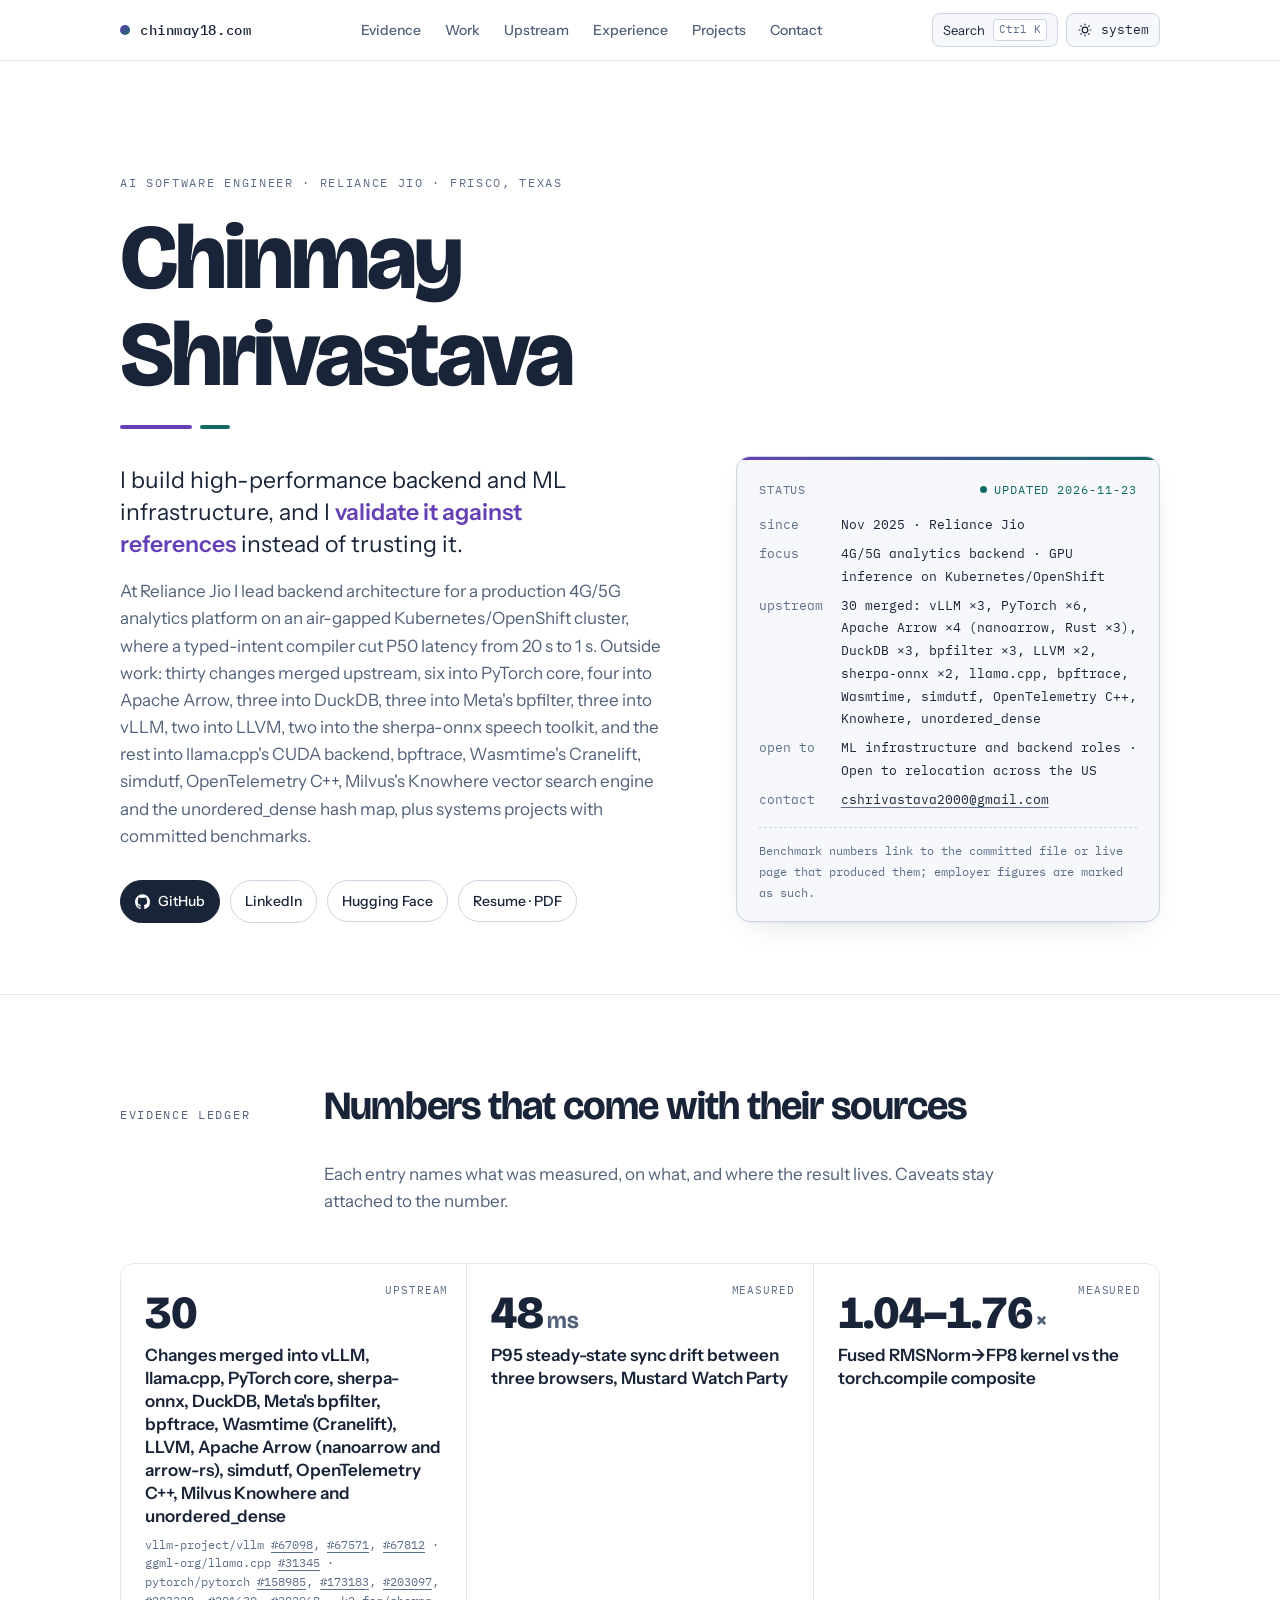
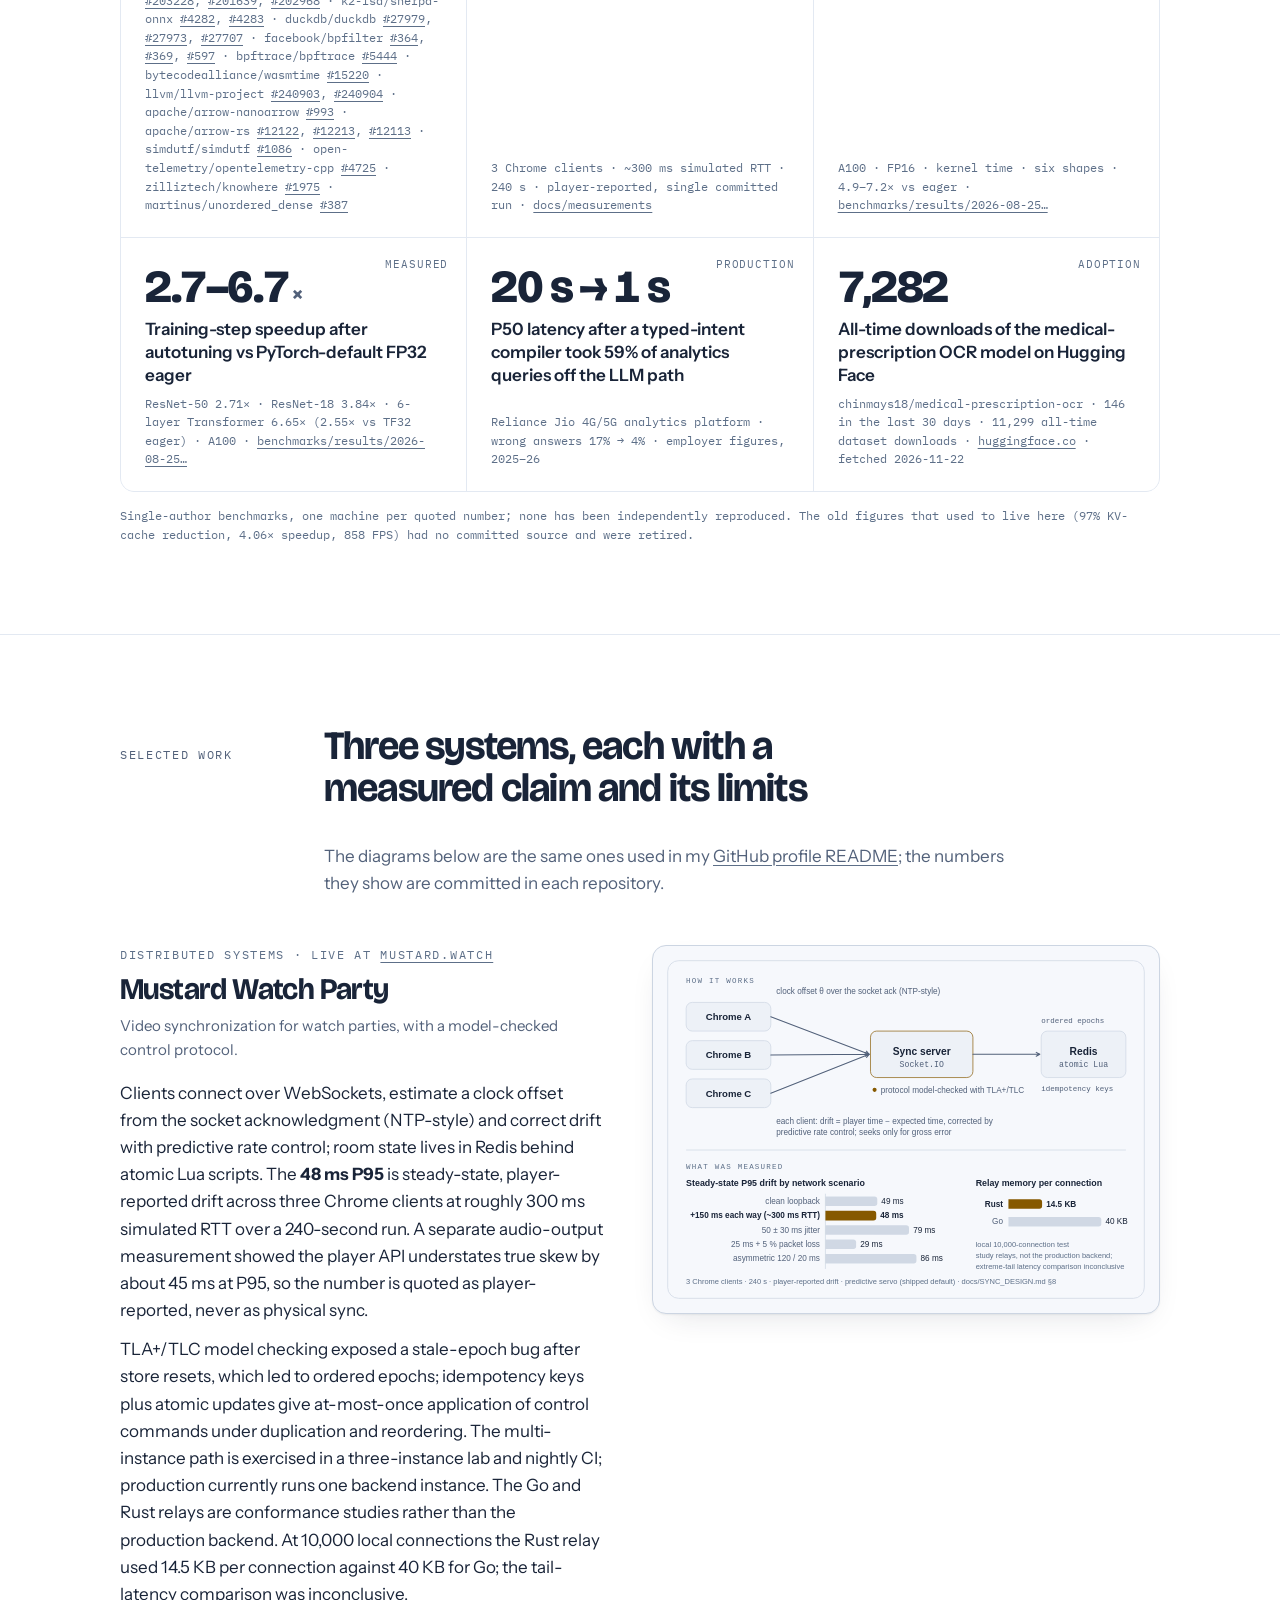
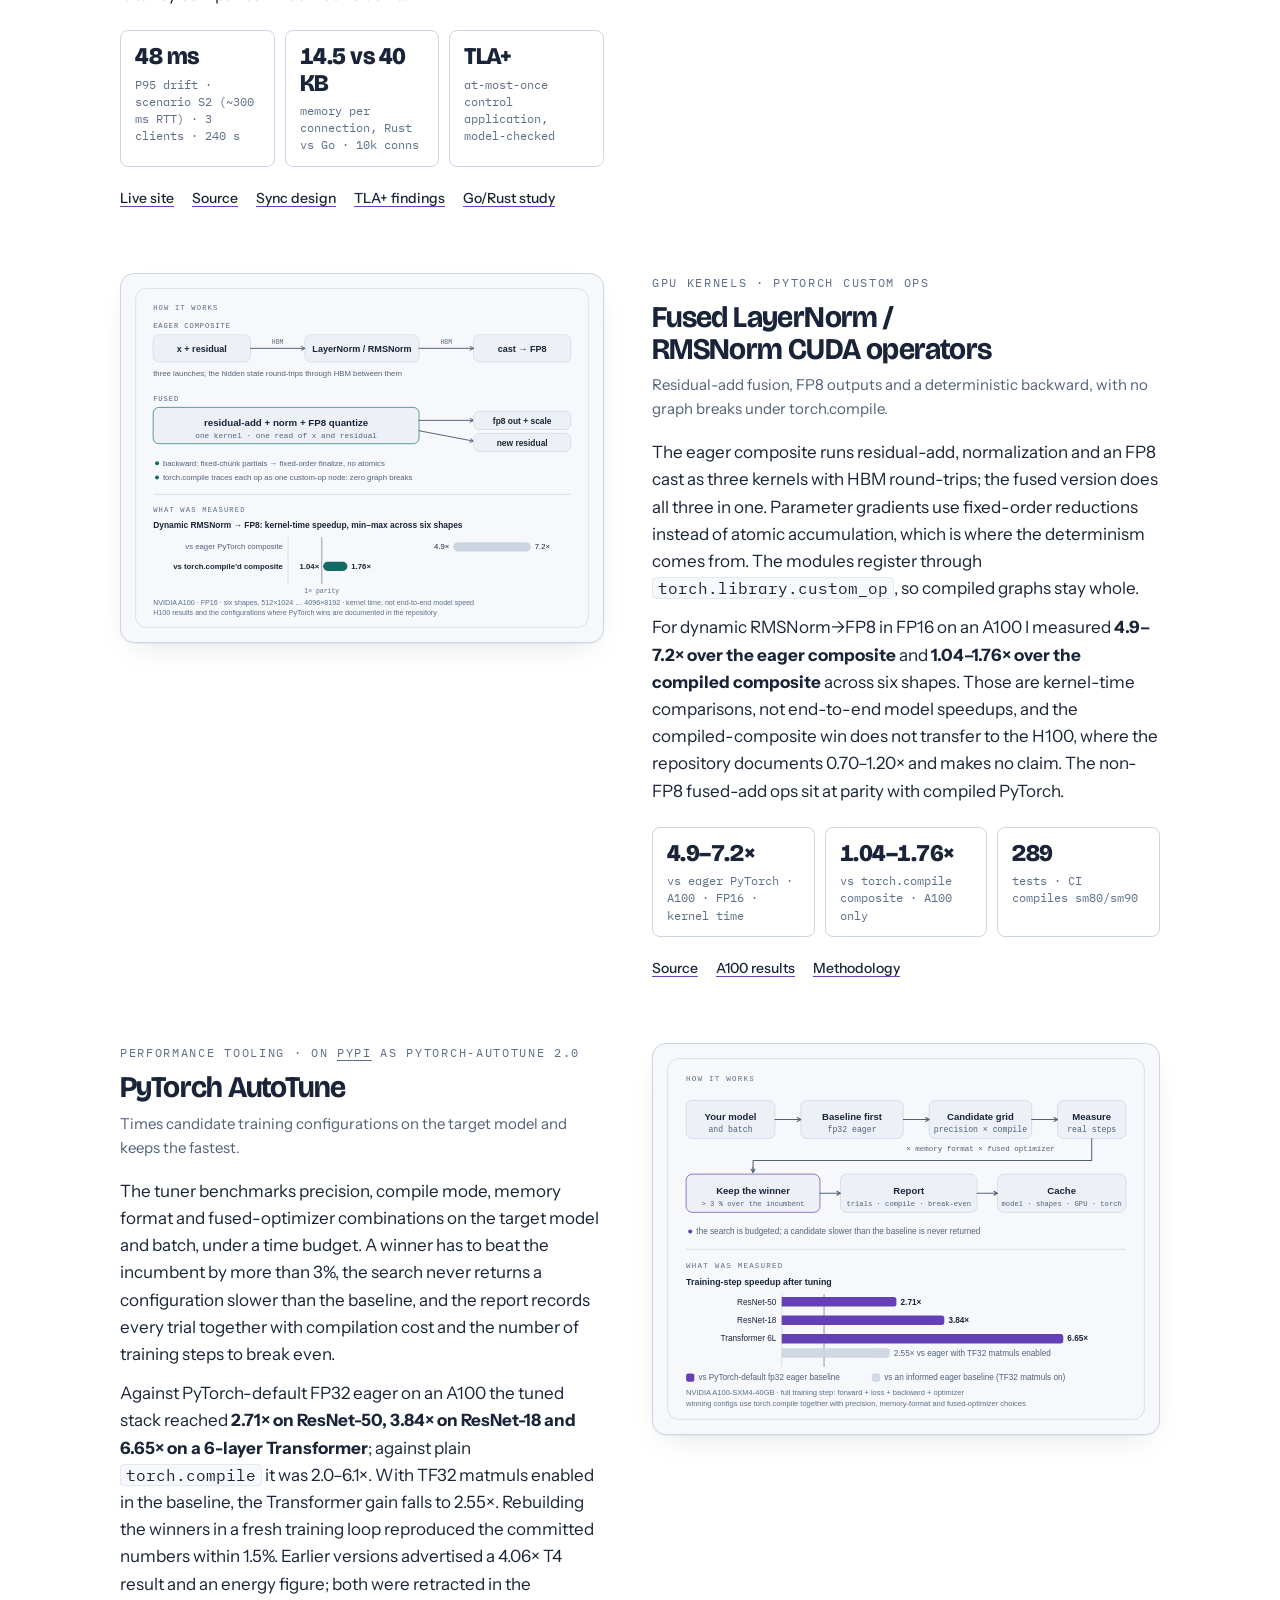
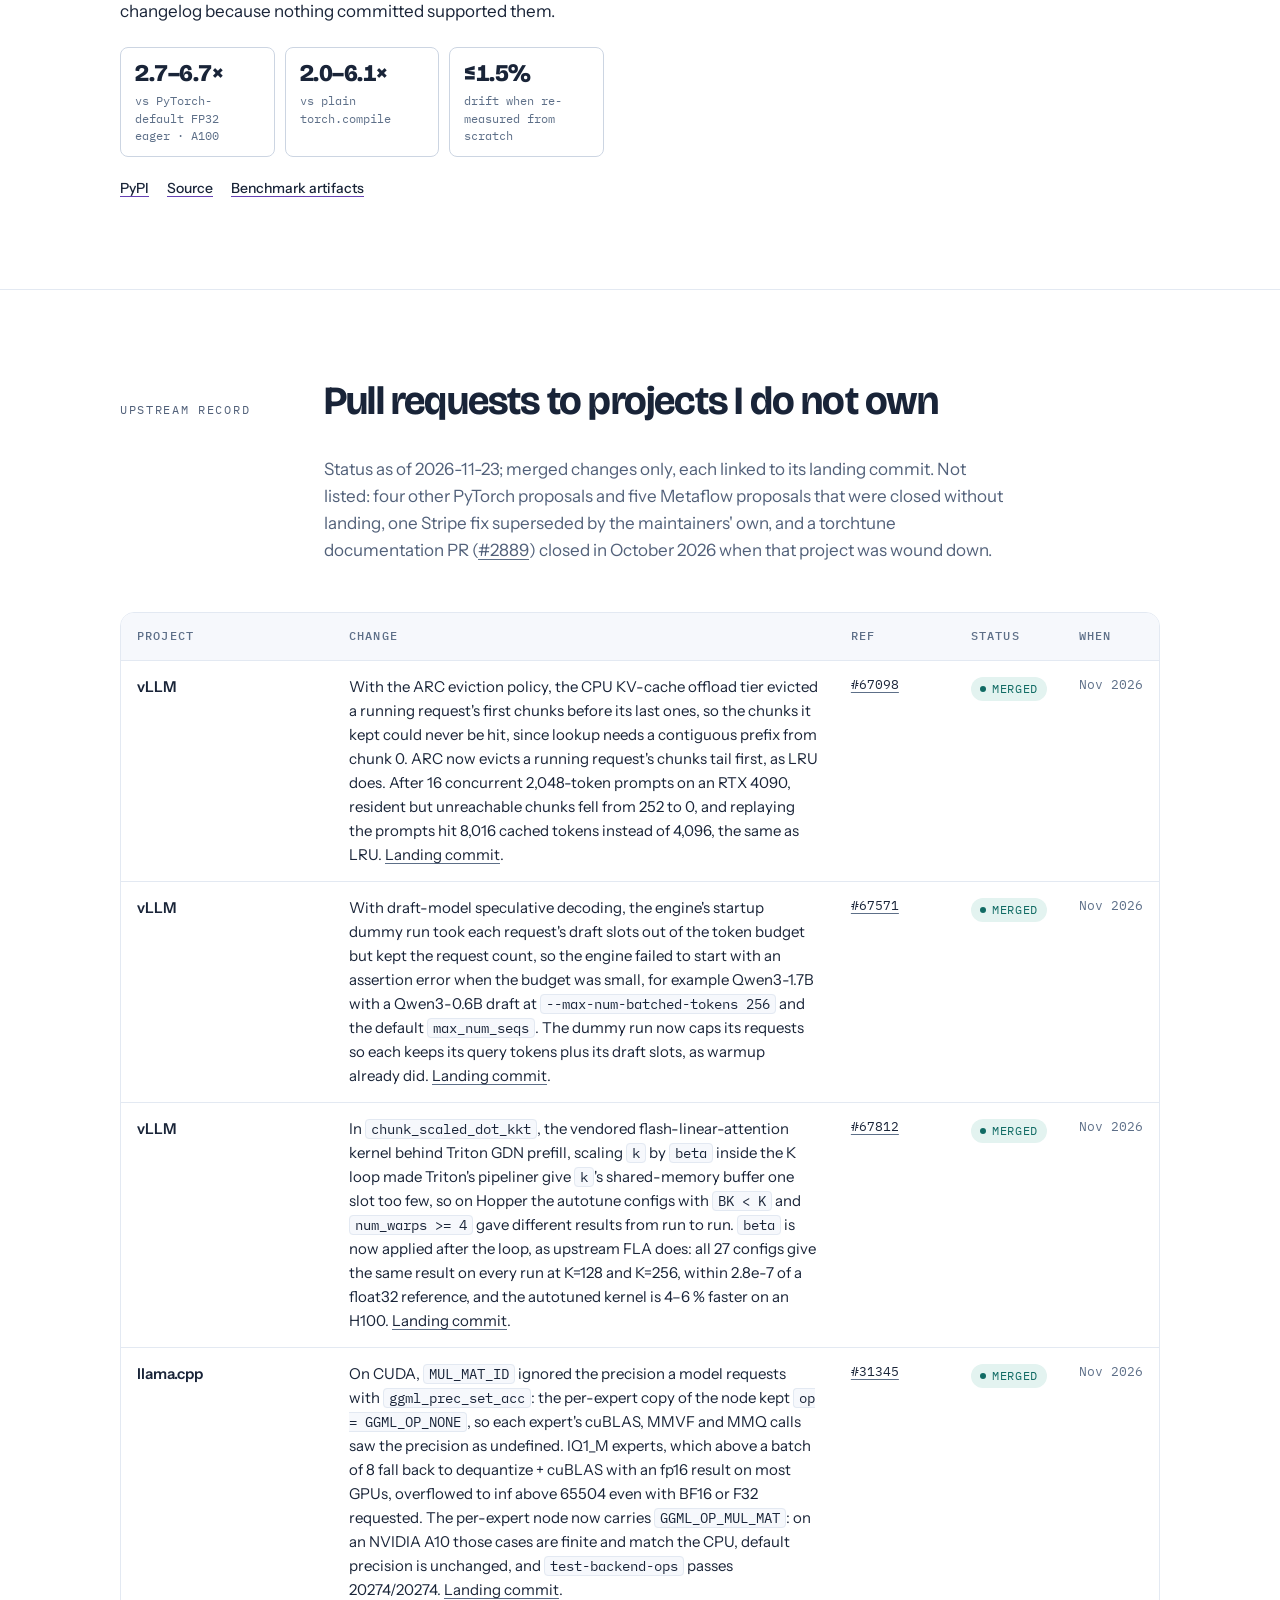
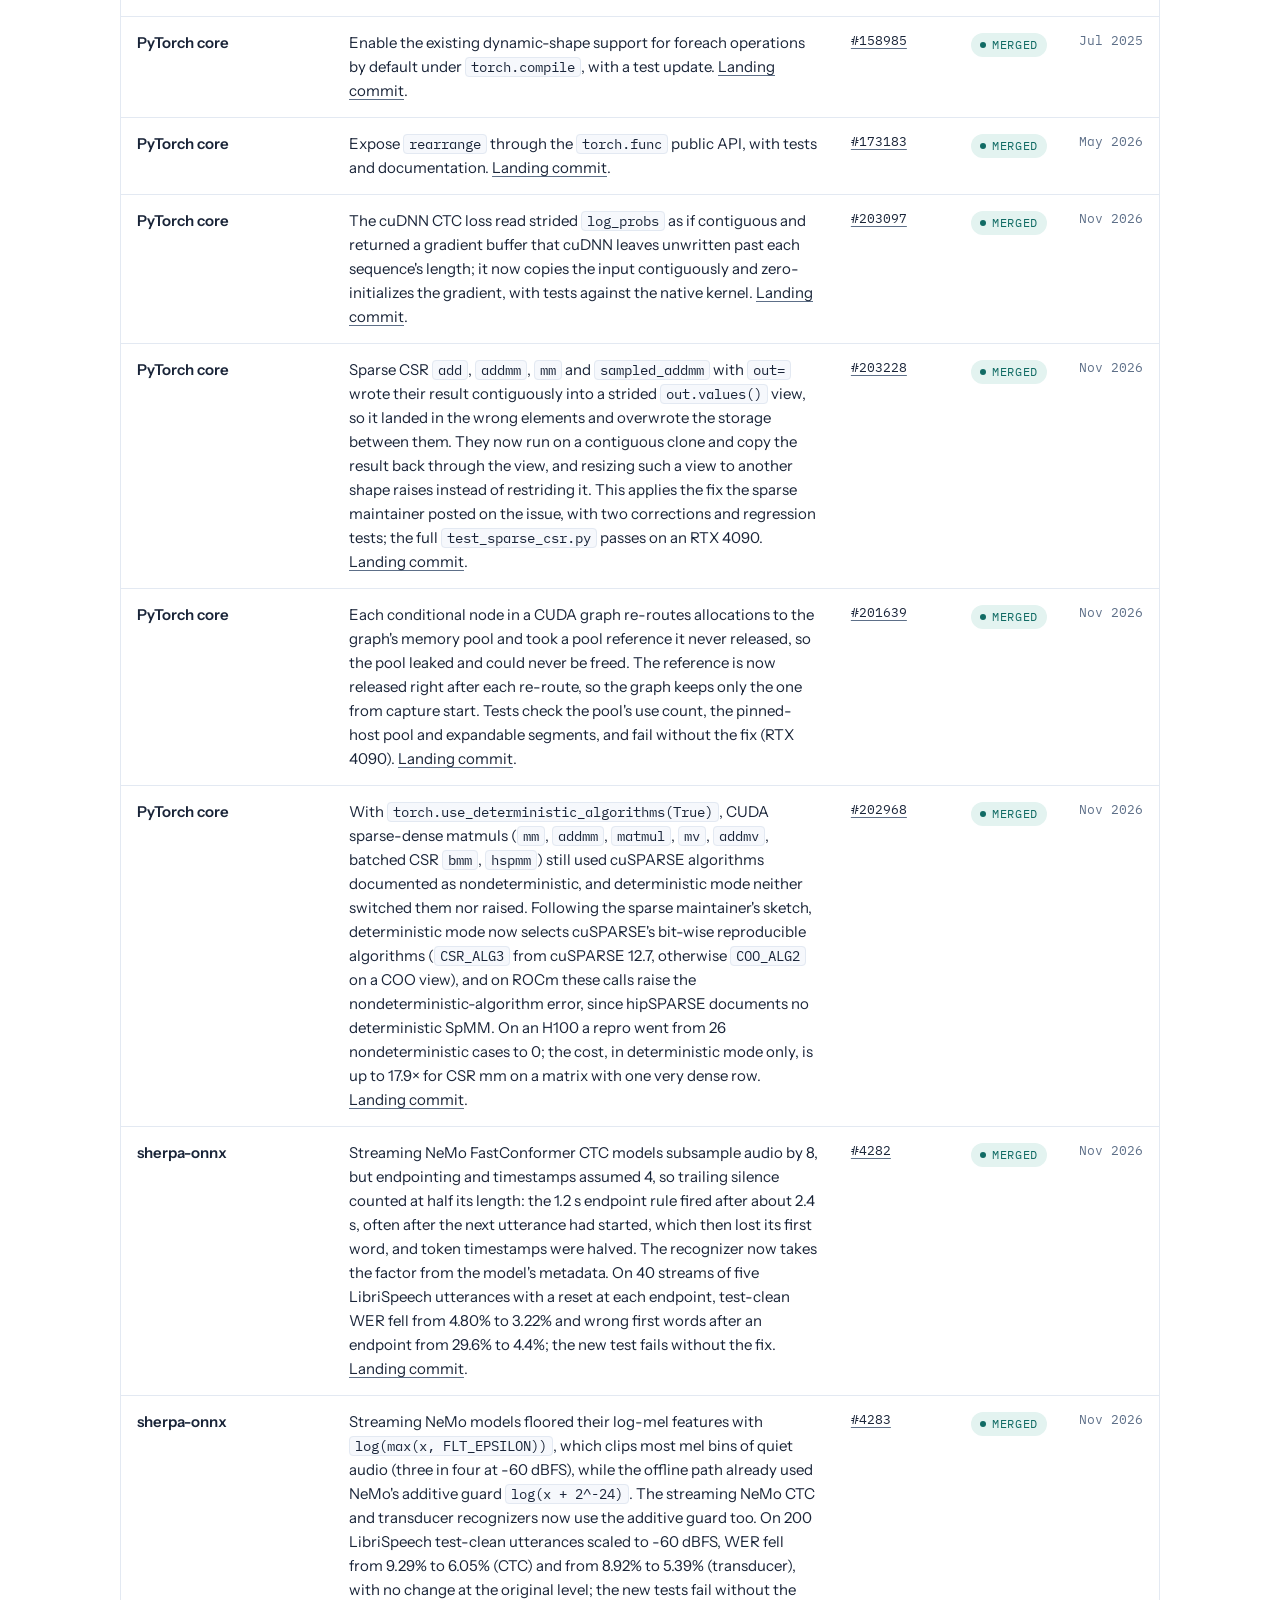
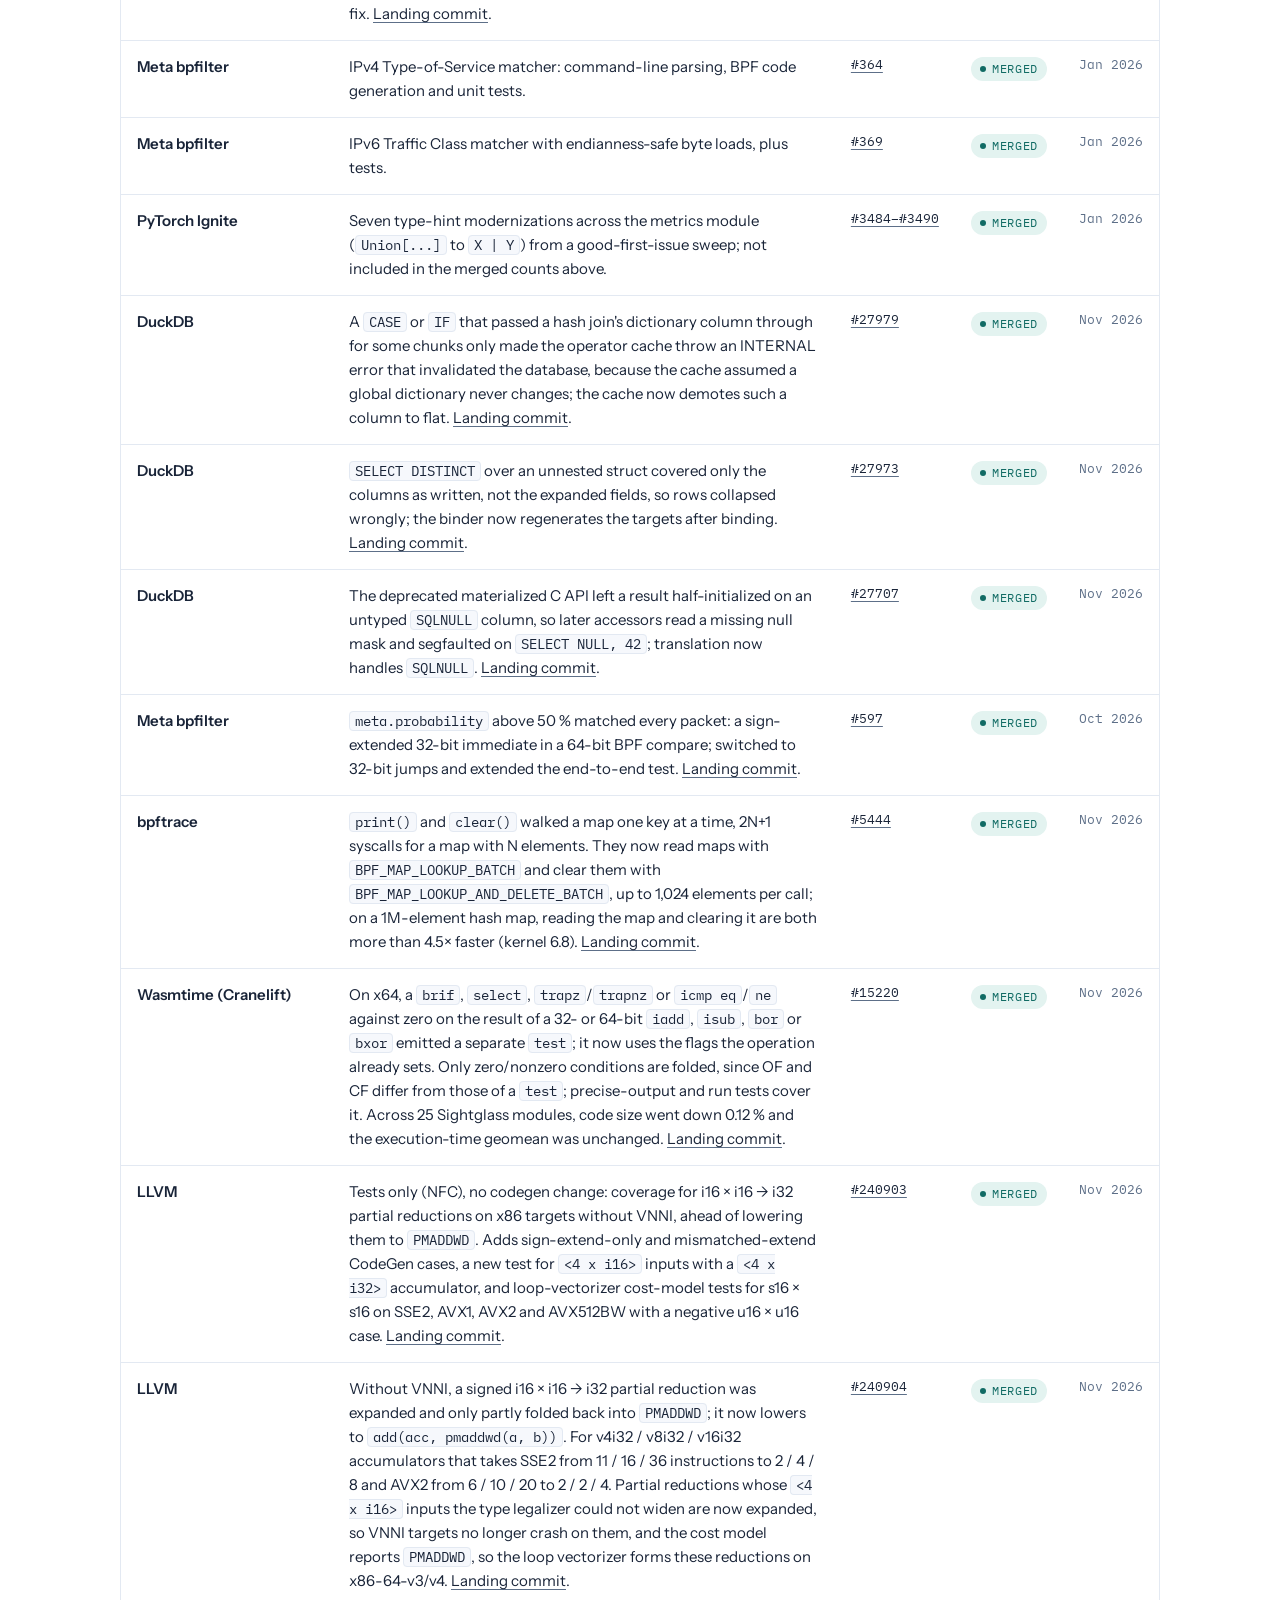
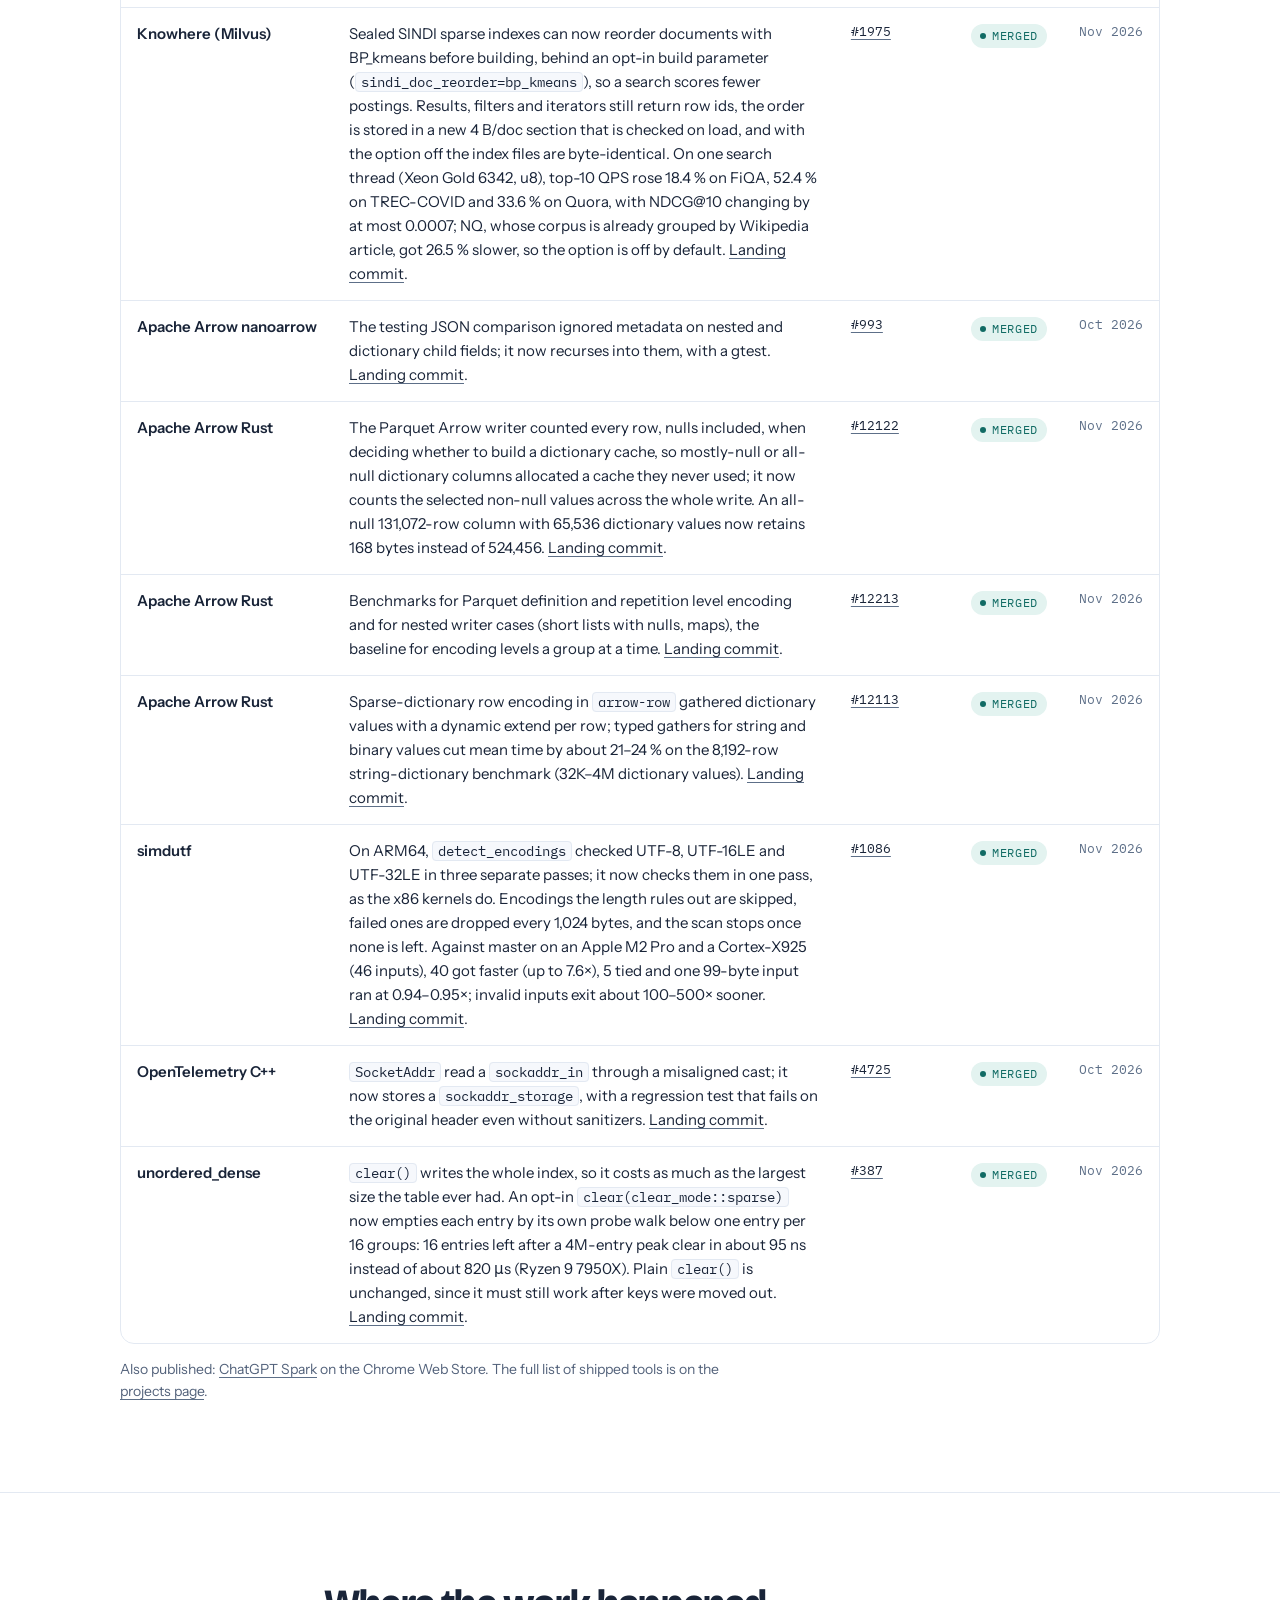
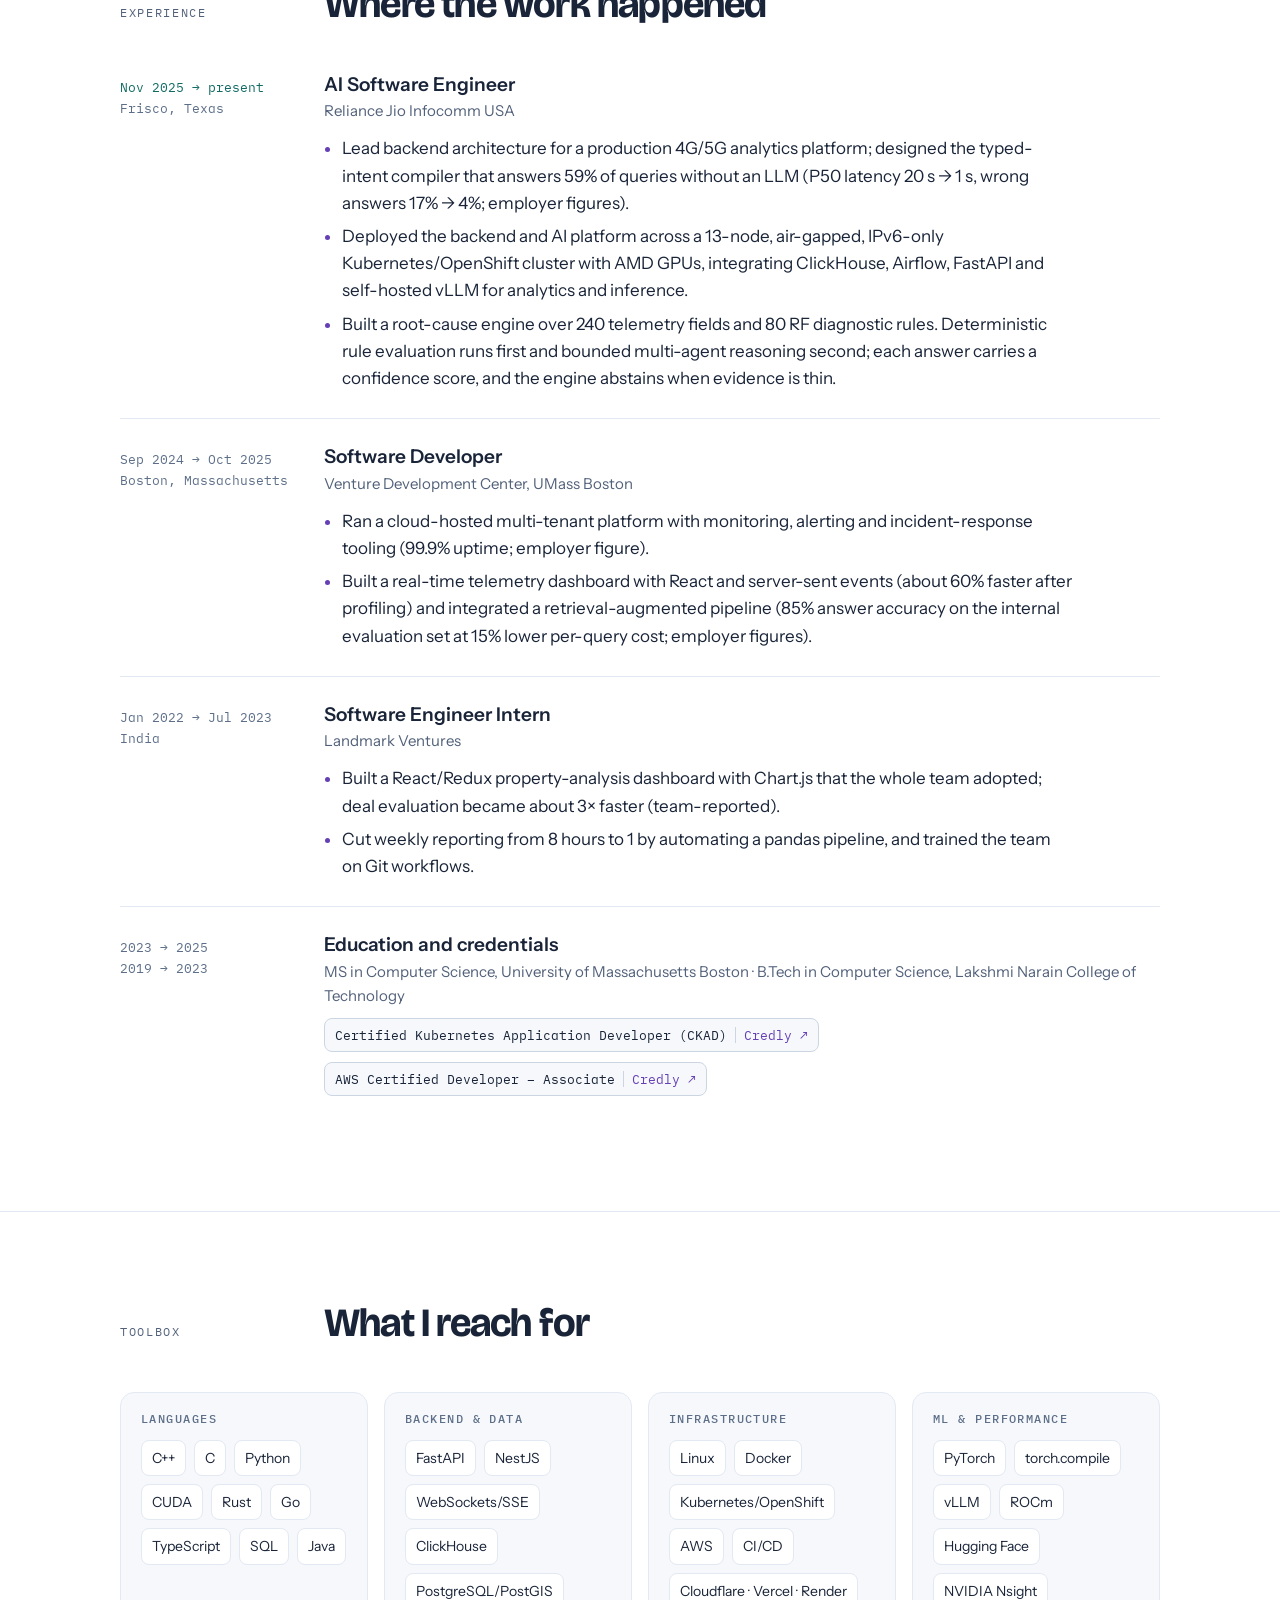
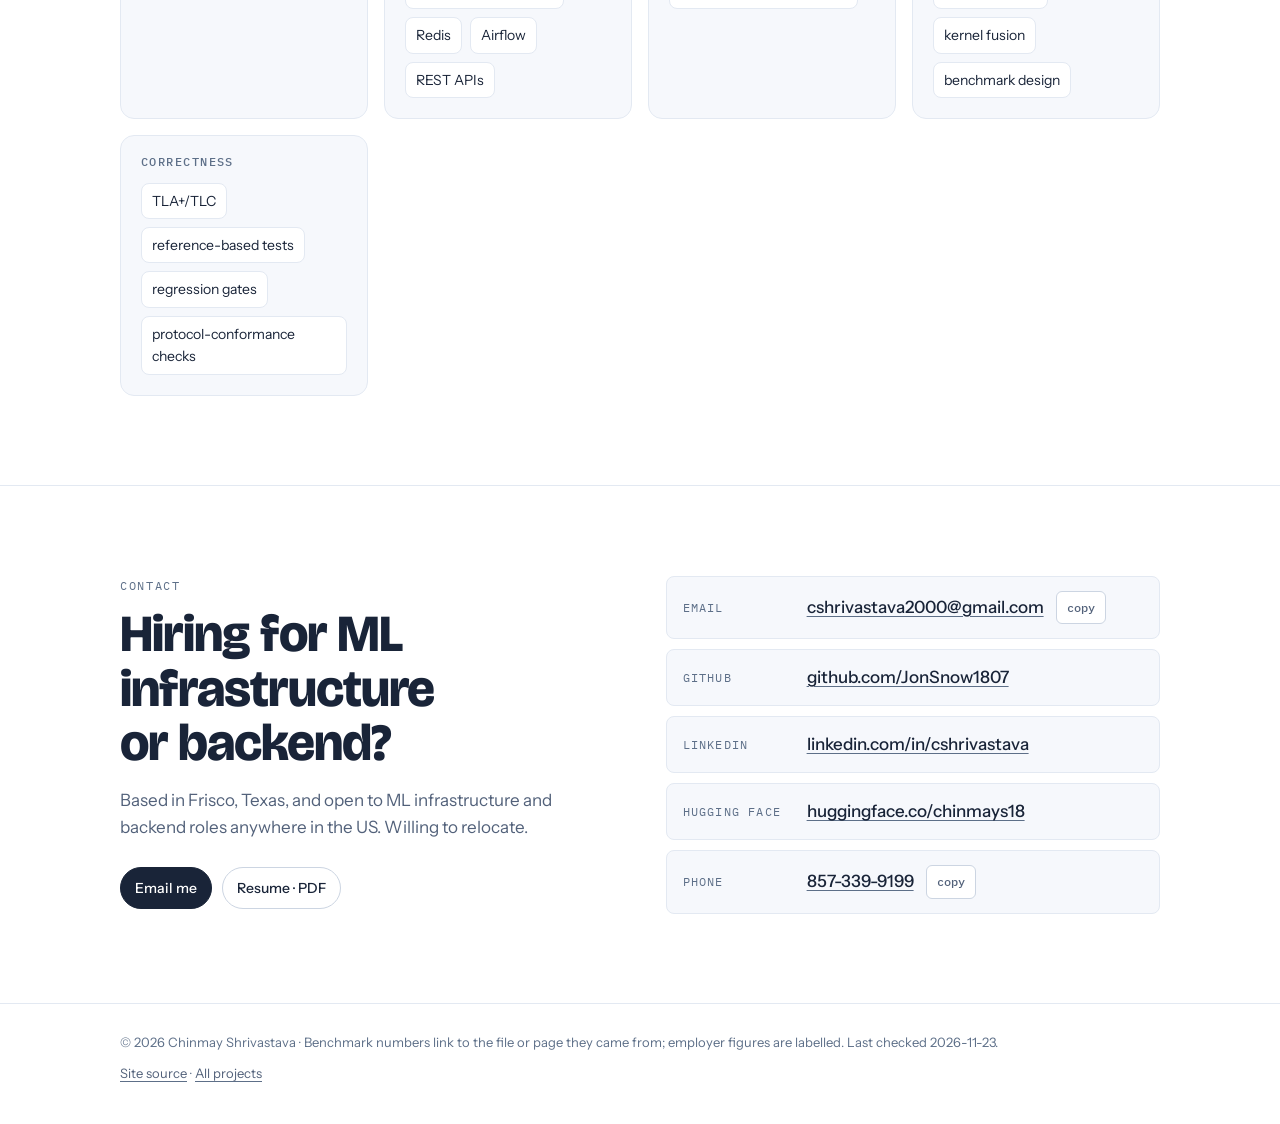
==== index.html @ 0df3decb "Add the merged sherpa-onnx #4282 and #4283" ====
<!DOCTYPE html>
<html lang="en">
<head>
  <meta charset="UTF-8">
  <meta name="viewport" content="width=device-width, initial-scale=1.0, viewport-fit=cover">
  <title>Chinmay Shrivastava</title>
  <meta name="description" content="Chinmay Shrivastava, AI Software Engineer at Reliance Jio. Backend and ML infrastructure, upstream vLLM, PyTorch, DuckDB, bpfilter and other changes, and systems projects whose numbers are measured and committed.">
  <link rel="canonical" href="https://chinmay18.com/">
  <meta name="theme-color" content="#ffffff" media="(prefers-color-scheme: light)">
  <meta name="theme-color" content="#0d1117" media="(prefers-color-scheme: dark)">
  <meta property="og:type" content="profile">
  <meta property="og:title" content="Chinmay Shrivastava">
  <meta property="og:description" content="AI Software Engineer at Reliance Jio. Backend and ML infrastructure, measured and checked against references.">
  <meta property="og:url" content="https://chinmay18.com/">
  <meta property="og:image" content="https://chinmay18.com/assets/og.png">
  <meta property="og:image:width" content="1200">
  <meta property="og:image:height" content="630">
  <meta name="twitter:image" content="https://chinmay18.com/assets/og.png">
  <meta name="twitter:card" content="summary_large_image">
  <link rel="icon" href="data:image/svg+xml,%3Csvg xmlns='http://www.w3.org/2000/svg' viewBox='0 0 64 64'%3E%3Crect width='64' height='64' rx='14' fill='%23192438'/%3E%3Ccircle cx='24' cy='40' r='9' fill='%23bba8ff'/%3E%3Ccircle cx='42' cy='26' r='9' fill='%2383dcd0'/%3E%3C/svg%3E">
  <script>try{var t=localStorage.getItem("theme");if(t==="light"||t==="dark"){document.documentElement.setAttribute("data-theme",t)}}catch(e){}</script>
  <link rel="preconnect" href="https://fonts.googleapis.com">
  <link rel="preconnect" href="https://fonts.gstatic.com" crossorigin>
  <link href="https://fonts.googleapis.com/css2?family=Bricolage+Grotesque:opsz,wght@12..96,500..800&family=IBM+Plex+Mono:wght@400;500&family=Instrument+Sans:wght@400..700&display=swap" rel="stylesheet">
  <link rel="stylesheet" href="assets/css/site.css">
  <script type="application/ld+json">
  {
    "@context": "https://schema.org",
    "@type": "Person",
    "name": "Chinmay Shrivastava",
    "jobTitle": "AI Software Engineer",
    "worksFor": { "@type": "Organization", "name": "Reliance Jio" },
    "alumniOf": [
      { "@type": "CollegeOrUniversity", "name": "University of Massachusetts Boston" },
      { "@type": "CollegeOrUniversity", "name": "Lakshmi Narain College of Technology" }
    ],
    "address": { "@type": "PostalAddress", "addressLocality": "Frisco", "addressRegion": "TX", "addressCountry": "US" },
    "email": "mailto:cshrivastava2000@gmail.com",
    "url": "https://chinmay18.com/",
    "sameAs": [
      "https://github.com/JonSnow1807",
      "https://www.linkedin.com/in/cshrivastava/",
      "https://huggingface.co/chinmays18"
    ]
  }
  </script>
</head>
<body>
  <a class="skip" href="#main">Skip to content</a>

  <header class="topbar">
    <div class="wrap">
      <a class="brand" href="#top" aria-label="chinmay18.com, home"><span class="dot" aria-hidden="true"></span>chinmay18.com</a>
      <nav aria-label="Primary"><ul class="nav">
        <li><a href="#evidence" data-cmd="Evidence ledger" data-kind="section">Evidence</a></li>
        <li><a href="#work" data-cmd="Selected work" data-kind="section">Work</a></li>
        <li><a href="#upstream" data-cmd="Upstream record" data-kind="section">Upstream</a></li>
        <li><a href="#experience" data-cmd="Experience" data-kind="section">Experience</a></li>
        <li><a href="projects.html" data-cmd="All projects" data-kind="page">Projects</a></li>
        <li><a href="#contact" data-cmd="Contact" data-kind="section">Contact</a></li>
      </ul></nav>
      <div class="controls">
        <button class="btn-kbd" type="button" data-open-palette aria-label="Search this site (Command K)"><span class="label">Search</span><kbd aria-hidden="true">⌘K</kbd></button>
        <button class="btn-icon" type="button" id="theme-toggle">
          <svg viewBox="0 0 24 24" fill="none" stroke="currentColor" stroke-width="1.8" aria-hidden="true"><circle cx="12" cy="12" r="4.2"/><path d="M12 2.5v2.4M12 19.1v2.4M2.5 12h2.4M19.1 12h2.4M5.3 5.3l1.7 1.7M17 17l1.7 1.7M5.3 18.7 7 17M17 7l1.7-1.7"/></svg>
          <span class="sr-only">Theme: </span><span class="theme-label mono" aria-live="polite">system</span>
        </button>
      </div>
    </div>
  </header>

  <main id="main">
    <!-- ================= HERO ================= -->
    <section class="hero" id="top">
      <div class="wrap hero-grid">
        <div>
          <p class="eyebrow rise" style="--i:0">AI Software Engineer · Reliance Jio · Frisco, Texas</p>
          <h1 class="rise" style="--i:1">Chinmay<br>Shrivastava</h1>
          <div class="rule rise" style="--i:2" aria-hidden="true"><span></span><span></span></div>
          <p class="thesis rise" style="--i:3">I build high-performance backend and ML infrastructure, and I <strong>validate it against references</strong> instead of trusting it.</p>
          <p class="lede rise" style="--i:4">At Reliance Jio I lead backend architecture for a production 4G/5G analytics platform on an air-gapped Kubernetes/OpenShift cluster, where a typed-intent compiler cut P50 latency from 20 s to 1 s. Outside work: thirty changes merged upstream, six into PyTorch core, four into Apache Arrow, three into DuckDB, three into Meta's bpfilter, three into vLLM, two into LLVM, two into the sherpa-onnx speech toolkit, and the rest into llama.cpp's CUDA backend, bpftrace, Wasmtime's Cranelift, simdutf, OpenTelemetry C++, Milvus's Knowhere vector search engine and the unordered_dense hash map, plus systems projects with committed benchmarks.</p>
          <div class="links rise" style="--i:5">
            <a class="pill primary" href="https://github.com/JonSnow1807" target="_blank" rel="noopener" data-cmd="GitHub profile" data-kind="link">
              <svg viewBox="0 0 24 24" fill="currentColor" aria-hidden="true"><path d="M12 .5A12 12 0 0 0 0 12.6c0 5.3 3.4 9.9 8.2 11.5.6.1.8-.3.8-.6v-2.2c-3.3.7-4-1.6-4-1.6-.6-1.4-1.4-1.8-1.4-1.8-1.1-.8.1-.8.1-.8 1.2.1 1.8 1.3 1.8 1.3 1.1 1.9 2.8 1.3 3.5 1 .1-.8.4-1.3.8-1.6-2.7-.3-5.5-1.4-5.5-6.1 0-1.3.5-2.4 1.2-3.3-.1-.3-.5-1.6.1-3.2 0 0 1-.3 3.3 1.3a11.4 11.4 0 0 1 6 0c2.3-1.6 3.3-1.3 3.3-1.3.7 1.7.2 2.9.1 3.2.8.9 1.2 2 1.2 3.3 0 4.7-2.8 5.8-5.5 6.1.4.4.8 1.1.8 2.3v3.3c0 .3.2.7.8.6A12 12 0 0 0 24 12.6 12 12 0 0 0 12 .5Z"/></svg>
              GitHub
            </a>
            <a class="pill" href="https://www.linkedin.com/in/cshrivastava/" target="_blank" rel="noopener" data-cmd="LinkedIn" data-kind="link">LinkedIn</a>
            <a class="pill" href="https://huggingface.co/chinmays18" target="_blank" rel="noopener" data-cmd="Hugging Face" data-kind="link">Hugging Face</a>
            <a class="pill" href="resume.pdf" target="_blank" rel="noopener" data-cmd="Resume (PDF)" data-kind="file">Resume · PDF</a>
          </div>
        </div>

        <aside class="status rise" style="--i:3" aria-label="Current status">
          <div class="head"><span>status</span><span class="live"><i aria-hidden="true"></i>updated 2026-11-23</span></div>
          <dl>
            <dt>since</dt><dd>Nov 2025 · Reliance Jio</dd>
            <dt>focus</dt><dd>4G/5G analytics backend · GPU inference on Kubernetes/OpenShift</dd>
            <dt>upstream</dt><dd>30 merged: vLLM ×3, PyTorch ×6, Apache Arrow ×4 (nanoarrow, Rust ×3), DuckDB ×3, bpfilter ×3, LLVM ×2, sherpa-onnx ×2, llama.cpp, bpftrace, Wasmtime, simdutf, OpenTelemetry C++, Knowhere, unordered_dense</dd>
            <dt>open to</dt><dd>ML infrastructure and backend roles · Open to relocation across the US</dd>
            <dt>contact</dt><dd><a href="mailto:cshrivastava2000@gmail.com">cshrivastava2000@gmail.com</a></dd>
          </dl>
          <div class="foot">Benchmark numbers link to the committed file or live page that produced them; employer figures are marked as such.</div>
        </aside>
      </div>
    </section>

    <!-- ================= EVIDENCE LEDGER ================= -->
    <section class="section" id="evidence">
      <div class="wrap">
        <div class="section-head">
          <p class="eyebrow">Evidence ledger</p>
          <h2>Numbers that come with their sources</h2>
          <p>Each entry names what was measured, on what, and where the result lives. Caveats stay attached to the number.</p>
        </div>

        <div class="ledger reveal">
          <article class="tile">
            <span class="tag">upstream</span>
            <div class="num">30</div>
            <div class="what">Changes merged into vLLM, llama.cpp, PyTorch core, sherpa-onnx, DuckDB, Meta's bpfilter, bpftrace, Wasmtime (Cranelift), LLVM, Apache Arrow (nanoarrow and arrow-rs), simdutf, OpenTelemetry C++, Milvus Knowhere and unordered_dense</div>
            <div class="src">vllm-project/vllm <a href="https://github.com/vllm-project/vllm/pull/67098" target="_blank" rel="noopener">#67098</a>, <a href="https://github.com/vllm-project/vllm/pull/67571" target="_blank" rel="noopener">#67571</a>, <a href="https://github.com/vllm-project/vllm/pull/67812" target="_blank" rel="noopener">#67812</a> · ggml-org/llama.cpp <a href="https://github.com/ggml-org/llama.cpp/pull/31345" target="_blank" rel="noopener">#31345</a> · pytorch/pytorch <a href="https://github.com/pytorch/pytorch/pull/158985" target="_blank" rel="noopener">#158985</a>, <a href="https://github.com/pytorch/pytorch/pull/173183" target="_blank" rel="noopener">#173183</a>, <a href="https://github.com/pytorch/pytorch/pull/203097" target="_blank" rel="noopener">#203097</a>, <a href="https://github.com/pytorch/pytorch/pull/203228" target="_blank" rel="noopener">#203228</a>, <a href="https://github.com/pytorch/pytorch/pull/201639" target="_blank" rel="noopener">#201639</a>, <a href="https://github.com/pytorch/pytorch/pull/202968" target="_blank" rel="noopener">#202968</a> · k2-fsa/sherpa-onnx <a href="https://github.com/k2-fsa/sherpa-onnx/pull/4282" target="_blank" rel="noopener">#4282</a>, <a href="https://github.com/k2-fsa/sherpa-onnx/pull/4283" target="_blank" rel="noopener">#4283</a> · duckdb/duckdb <a href="https://github.com/duckdb/duckdb/pull/27979" target="_blank" rel="noopener">#27979</a>, <a href="https://github.com/duckdb/duckdb/pull/27973" target="_blank" rel="noopener">#27973</a>, <a href="https://github.com/duckdb/duckdb/pull/27707" target="_blank" rel="noopener">#27707</a> · facebook/bpfilter <a href="https://github.com/facebook/bpfilter/pull/364" target="_blank" rel="noopener">#364</a>, <a href="https://github.com/facebook/bpfilter/pull/369" target="_blank" rel="noopener">#369</a>, <a href="https://github.com/facebook/bpfilter/pull/597" target="_blank" rel="noopener">#597</a> · bpftrace/bpftrace <a href="https://github.com/bpftrace/bpftrace/pull/5444" target="_blank" rel="noopener">#5444</a> · bytecodealliance/wasmtime <a href="https://github.com/bytecodealliance/wasmtime/pull/15220" target="_blank" rel="noopener">#15220</a> · llvm/llvm-project <a href="https://github.com/llvm/llvm-project/pull/240903" target="_blank" rel="noopener">#240903</a>, <a href="https://github.com/llvm/llvm-project/pull/240904" target="_blank" rel="noopener">#240904</a> · apache/arrow-nanoarrow <a href="https://github.com/apache/arrow-nanoarrow/pull/993" target="_blank" rel="noopener">#993</a> · apache/arrow-rs <a href="https://github.com/apache/arrow-rs/pull/12122" target="_blank" rel="noopener">#12122</a>, <a href="https://github.com/apache/arrow-rs/pull/12213" target="_blank" rel="noopener">#12213</a>, <a href="https://github.com/apache/arrow-rs/pull/12113" target="_blank" rel="noopener">#12113</a> · simdutf/simdutf <a href="https://github.com/simdutf/simdutf/pull/1086" target="_blank" rel="noopener">#1086</a> · open-telemetry/opentelemetry-cpp <a href="https://github.com/open-telemetry/opentelemetry-cpp/pull/4725" target="_blank" rel="noopener">#4725</a> · zilliztech/knowhere <a href="https://github.com/zilliztech/knowhere/pull/1975" target="_blank" rel="noopener">#1975</a> · martinus/unordered_dense <a href="https://github.com/martinus/unordered_dense/pull/387" target="_blank" rel="noopener">#387</a></div>
          </article>

          <article class="tile">
            <span class="tag">measured</span>
            <div class="num">48<small>ms</small></div>
            <div class="what">P95 steady-state sync drift between three browsers, Mustard Watch Party</div>
            <div class="src">3 Chrome clients · ~300 ms simulated RTT · 240 s · player-reported, single committed run · <a href="https://github.com/JonSnow1807/Mustard-Watch-Party/tree/main/docs/measurements" target="_blank" rel="noopener">docs/measurements</a></div>
          </article>

          <article class="tile">
            <span class="tag">measured</span>
            <div class="num">1.04–1.76<small>×</small></div>
            <div class="what">Fused RMSNorm→FP8 kernel vs the torch.compile composite</div>
            <div class="src">A100 · FP16 · kernel time · six shapes · 4.9–7.2× vs eager · <a href="https://github.com/JonSnow1807/Fused-LayerNorm-CUDA-Operator/tree/main/benchmarks/results/2026-08-25_a100-40gb_v050_ops" target="_blank" rel="noopener">benchmarks/results/2026-08-25…</a></div>
          </article>

          <article class="tile">
            <span class="tag">measured</span>
            <div class="num">2.7–6.7<small>×</small></div>
            <div class="what">Training-step speedup after autotuning vs PyTorch-default FP32 eager</div>
            <div class="src">ResNet-50 2.71× · ResNet-18 3.84× · 6-layer Transformer 6.65× (2.55× vs TF32 eager) · A100 · <a href="https://github.com/JonSnow1807/pytorch-autotune/tree/main/benchmarks/results/2026-08-25_a100-40gb_v200" target="_blank" rel="noopener">benchmarks/results/2026-08-25…</a></div>
          </article>

          <article class="tile">
            <span class="tag">production</span>
            <div class="num">20 s → 1 s</div>
            <div class="what">P50 latency after a typed-intent compiler took 59% of analytics queries off the LLM path</div>
            <div class="src">Reliance Jio 4G/5G analytics platform · wrong answers 17% → 4% · employer figures, 2025–26</div>
          </article>

          <article class="tile">
            <span class="tag">adoption</span>
            <div class="num" data-stat="hf_model_all">7,282</div>
            <div class="what">All-time downloads of the medical-prescription OCR model on Hugging Face</div>
            <div class="src">chinmays18/medical-prescription-ocr · <span data-stat="hf_model_30d">146</span> in the last 30 days · <span data-stat="hf_dataset_all">11,299</span> all-time dataset downloads · <a href="https://huggingface.co/chinmays18/medical-prescription-ocr" target="_blank" rel="noopener">huggingface.co</a> · fetched <span data-stat="fetched">2026-11-22</span></div>
          </article>
        </div>
        <p class="ledger-note">Single-author benchmarks, one machine per quoted number; none has been independently reproduced. The old figures that used to live here (97% KV-cache reduction, 4.06× speedup, 858 FPS) had no committed source and were retired.</p>
      </div>
    </section>

    <!-- ================= SELECTED WORK ================= -->
    <section class="section" id="work">
      <div class="wrap">
        <div class="section-head">
          <p class="eyebrow">Selected work</p>
          <h2>Three systems, each with a measured claim and its limits</h2>
          <p>The diagrams below are the same ones used in my <a href="https://github.com/JonSnow1807" target="_blank" rel="noopener">GitHub profile README</a>; the numbers they show are committed in each repository.</p>
        </div>

        <div class="work">
          <!-- Mustard -->
          <article class="work-item reveal" id="mustard">
            <div class="work-body">
              <p class="eyebrow">Distributed systems · live at <a href="https://mustard.watch" target="_blank" rel="noopener">mustard.watch</a></p>
              <h3 style="margin-top:10px">Mustard Watch Party</h3>
              <p class="kicker">Video synchronization for watch parties, with a model-checked control protocol.</p>
              <p class="text">Clients connect over WebSockets, estimate a clock offset from the socket acknowledgment (NTP-style) and correct drift with predictive rate control; room state lives in Redis behind atomic Lua scripts. The <strong>48 ms P95</strong> is steady-state, player-reported drift across three Chrome clients at roughly 300 ms simulated RTT over a 240-second run. A separate audio-output measurement showed the player API understates true skew by about 45 ms at P95, so the number is quoted as player-reported, never as physical sync.</p>
              <p class="text">TLA+/TLC model checking exposed a stale-epoch bug after store resets, which led to ordered epochs; idempotency keys plus atomic updates give at-most-once application of control commands under duplication and reordering. The multi-instance path is exercised in a three-instance lab and nightly CI; production currently runs one backend instance. The Go and Rust relays are conformance studies rather than the production backend. At 10,000 local connections the Rust relay used 14.5 KB per connection against 40 KB for Go; the tail-latency comparison was inconclusive.</p>
              <div class="metrics">
                <div class="metric"><b>48 ms</b><span>P95 drift · scenario S2 (~300 ms RTT) · 3 clients · 240 s</span></div>
                <div class="metric"><b>14.5 vs 40 KB</b><span>memory per connection, Rust vs Go · 10k conns</span></div>
                <div class="metric"><b>TLA+</b><span>at-most-once control application, model-checked</span></div>
              </div>
              <div class="work-links">
                <a href="https://mustard.watch" target="_blank" rel="noopener">Live site</a>
                <a href="https://github.com/JonSnow1807/Mustard-Watch-Party" target="_blank" rel="noopener" data-cmd="Mustard Watch Party" data-kind="project">Source</a>
                <a href="https://github.com/JonSnow1807/Mustard-Watch-Party/blob/main/docs/SYNC_DESIGN.md" target="_blank" rel="noopener">Sync design</a>
                <a href="https://github.com/JonSnow1807/Mustard-Watch-Party/blob/main/docs/FORMAL.md" target="_blank" rel="noopener">TLA+ findings</a>
                <a href="https://github.com/JonSnow1807/Mustard-Watch-Party/blob/main/relay-rs/README.md" target="_blank" rel="noopener">Go/Rust study</a>
              </div>
            </div>
            <figure class="work-fig">
              <img class="fig-light" src="assets/figures/fig-mustard-light.svg" width="700" height="496" alt="Diagram: three Chrome clients estimate a clock offset over the socket acknowledgement and correct drift with predictive rate control; room state lives in Redis behind atomic Lua scripts. Chart of steady-state P95 drift across the five scenarios of the servo impairment matrix (S0, S2, S3, S5, S6): 49, 48, 79, 29 and 86 ms, two later runs (S8, S9) being committed but not charted; relay memory 14.5 KB for Rust versus 40 KB for Go per connection.">
              <img class="fig-dark" src="assets/figures/fig-mustard-dark.svg" width="700" height="496" alt="Diagram: three Chrome clients estimate a clock offset over the socket acknowledgement and correct drift with predictive rate control; room state lives in Redis behind atomic Lua scripts. Chart of steady-state P95 drift across the five scenarios of the servo impairment matrix (S0, S2, S3, S5, S6): 49, 48, 79, 29 and 86 ms, two later runs (S8, S9) being committed but not charted; relay memory 14.5 KB for Rust versus 40 KB for Go per connection.">
            </figure>
          </article>

          <!-- Fused CUDA -->
          <article class="work-item reveal" id="fused-cuda">
            <div class="work-body">
              <p class="eyebrow">GPU kernels · PyTorch custom ops</p>
              <h3 style="margin-top:10px">Fused LayerNorm / RMSNorm CUDA operators</h3>
              <p class="kicker">Residual-add fusion, FP8 outputs and a deterministic backward, with no graph breaks under torch.compile.</p>
              <p class="text">The eager composite runs residual-add, normalization and an FP8 cast as three kernels with HBM round-trips; the fused version does all three in one. Parameter gradients use fixed-order reductions instead of atomic accumulation, which is where the determinism comes from. The modules register through <code class="mono">torch.library.custom_op</code>, so compiled graphs stay whole.</p>
              <p class="text">For dynamic RMSNorm→FP8 in FP16 on an A100 I measured <strong>4.9–7.2× over the eager composite</strong> and <strong>1.04–1.76× over the compiled composite</strong> across six shapes. Those are kernel-time comparisons, not end-to-end model speedups, and the compiled-composite win does not transfer to the H100, where the repository documents 0.70–1.20× and makes no claim. The non-FP8 fused-add ops sit at parity with compiled PyTorch.</p>
              <div class="metrics">
                <div class="metric"><b>4.9–7.2×</b><span>vs eager PyTorch · A100 · FP16 · kernel time</span></div>
                <div class="metric"><b>1.04–1.76×</b><span>vs torch.compile composite · A100 only</span></div>
                <div class="metric"><b>289</b><span>tests · CI compiles sm80/sm90</span></div>
              </div>
              <div class="work-links">
                <a href="https://github.com/JonSnow1807/Fused-LayerNorm-CUDA-Operator" target="_blank" rel="noopener" data-cmd="Fused LayerNorm CUDA operators" data-kind="project">Source</a>
                <a href="https://github.com/JonSnow1807/Fused-LayerNorm-CUDA-Operator/tree/main/benchmarks/results/2026-08-25_a100-40gb_v050_ops" target="_blank" rel="noopener">A100 results</a>
                <a href="https://github.com/JonSnow1807/Fused-LayerNorm-CUDA-Operator/blob/main/docs/methodology.md" target="_blank" rel="noopener">Methodology</a>
              </div>
            </div>
            <figure class="work-fig">
              <img class="fig-light" src="assets/figures/fig-cuda-light.svg" width="700" height="524" alt="Diagram: the eager composite runs residual-add, normalization and an FP8 cast as three kernels with HBM round-trips; the fused version does all three in one kernel. Chart: dynamic RMSNorm to FP8 kernel time is 4.9 to 7.2 times faster than the eager composite and 1.04 to 1.76 times faster than the compiled composite across six shapes on an A100 in FP16.">
              <img class="fig-dark" src="assets/figures/fig-cuda-dark.svg" width="700" height="524" alt="Diagram: the eager composite runs residual-add, normalization and an FP8 cast as three kernels with HBM round-trips; the fused version does all three in one kernel. Chart: dynamic RMSNorm to FP8 kernel time is 4.9 to 7.2 times faster than the eager composite and 1.04 to 1.76 times faster than the compiled composite across six shapes on an A100 in FP16.">
            </figure>
          </article>

          <!-- AutoTune -->
          <article class="work-item reveal" id="autotune">
            <div class="work-body">
              <p class="eyebrow">Performance tooling · on <a href="https://pypi.org/project/pytorch-autotune/" target="_blank" rel="noopener">PyPI</a> as pytorch-autotune 2.0</p>
              <h3 style="margin-top:10px">PyTorch AutoTune</h3>
              <p class="kicker">Times candidate training configurations on the target model and keeps the fastest.</p>
              <p class="text">The tuner benchmarks precision, compile mode, memory format and fused-optimizer combinations on the target model and batch, under a time budget. A winner has to beat the incumbent by more than 3%, the search never returns a configuration slower than the baseline, and the report records every trial together with compilation cost and the number of training steps to break even.</p>
              <p class="text">Against PyTorch-default FP32 eager on an A100 the tuned stack reached <strong>2.71× on ResNet-50, 3.84× on ResNet-18 and 6.65× on a 6-layer Transformer</strong>; against plain <code class="mono">torch.compile</code> it was 2.0–6.1×. With TF32 matmuls enabled in the baseline, the Transformer gain falls to 2.55×. Rebuilding the winners in a fresh training loop reproduced the committed numbers within 1.5%. Earlier versions advertised a 4.06× T4 result and an energy figure; both were retracted in the changelog because nothing committed supported them.</p>
              <div class="metrics">
                <div class="metric"><b>2.7–6.7×</b><span>vs PyTorch-default FP32 eager · A100</span></div>
                <div class="metric"><b>2.0–6.1×</b><span>vs plain torch.compile</span></div>
                <div class="metric"><b>≤1.5%</b><span>drift when re-measured from scratch</span></div>
              </div>
              <div class="work-links">
                <a href="https://pypi.org/project/pytorch-autotune/" target="_blank" rel="noopener">PyPI</a>
                <a href="https://github.com/JonSnow1807/pytorch-autotune" target="_blank" rel="noopener" data-cmd="PyTorch AutoTune" data-kind="project">Source</a>
                <a href="https://github.com/JonSnow1807/pytorch-autotune/tree/main/benchmarks/results/2026-08-25_a100-40gb_v200" target="_blank" rel="noopener">Benchmark artifacts</a>
              </div>
            </div>
            <figure class="work-fig">
              <img class="fig-light" src="assets/figures/fig-autotune-light.svg" width="700" height="530" alt="Diagram: the baseline is measured first, candidate configurations across precision, compile mode, memory format and fused optimizer run real training steps under a budget, the winner must beat the incumbent by more than 3 percent, and the report records every trial. Chart: 2.71 times on ResNet-50, 3.84 times on ResNet-18 and 6.65 times on a six-layer Transformer versus the PyTorch-default FP32 eager baseline; the Transformer gain is 2.55 times against an eager baseline with TF32 matmuls enabled.">
              <img class="fig-dark" src="assets/figures/fig-autotune-dark.svg" width="700" height="530" alt="Diagram: the baseline is measured first, candidate configurations across precision, compile mode, memory format and fused optimizer run real training steps under a budget, the winner must beat the incumbent by more than 3 percent, and the report records every trial. Chart: 2.71 times on ResNet-50, 3.84 times on ResNet-18 and 6.65 times on a six-layer Transformer versus the PyTorch-default FP32 eager baseline; the Transformer gain is 2.55 times against an eager baseline with TF32 matmuls enabled.">
            </figure>
          </article>
        </div>
      </div>
    </section>

    <!-- ================= UPSTREAM RECORD ================= -->
    <section class="section" id="upstream">
      <div class="wrap">
        <div class="section-head">
          <p class="eyebrow">Upstream record</p>
          <h2>Pull requests to projects I do not own</h2>
          <p>Status as of 2026-11-23; merged changes only, each linked to its landing commit. Not listed: four other PyTorch proposals and five Metaflow proposals that were closed without landing, one Stripe fix superseded by the maintainers' own, and a torchtune documentation PR (<a href="https://github.com/meta-pytorch/torchtune/pull/2889" target="_blank" rel="noopener">#2889</a>) closed in October 2026 when that project was wound down.</p>
        </div>
        <div class="table-wrap reveal" role="region" aria-label="Upstream pull requests" tabindex="0">
          <table class="record">
            <caption class="sr-only">Upstream pull requests, status as of 2026-11-23</caption>
            <thead>
              <tr><th scope="col">Project</th><th scope="col">Change</th><th scope="col">Ref</th><th scope="col">Status</th><th scope="col">When</th></tr>
            </thead>
            <tbody>
              <tr>
                <td class="project">vLLM</td>
                <td>With the ARC eviction policy, the CPU KV-cache offload tier evicted a running request's first chunks before its last ones, so the chunks it kept could never be hit, since lookup needs a contiguous prefix from chunk 0. ARC now evicts a running request's chunks tail first, as LRU does. After 16 concurrent 2,048-token prompts on an RTX 4090, resident but unreachable chunks fell from 252 to 0, and replaying the prompts hit 8,016 cached tokens instead of 4,096, the same as LRU. <a href="https://github.com/vllm-project/vllm/commit/19812fa0be0ae219004e25c25ed10126a07a8bb5" target="_blank" rel="noopener">Landing commit</a>.</td>
                <td class="ref"><a href="https://github.com/vllm-project/vllm/pull/67098" target="_blank" rel="noopener" data-cmd="vLLM #67098 ARC offload eviction" data-kind="pull request">#67098</a></td>
                <td><span class="chip merged">merged</span></td>
                <td class="date">Nov 2026</td>
              </tr>
              <tr>
                <td class="project">vLLM</td>
                <td>With draft-model speculative decoding, the engine's startup dummy run took each request's draft slots out of the token budget but kept the request count, so the engine failed to start with an assertion error when the budget was small, for example Qwen3-1.7B with a Qwen3-0.6B draft at <code class="mono">--max-num-batched-tokens 256</code> and the default <code class="mono">max_num_seqs</code>. The dummy run now caps its requests so each keeps its query tokens plus its draft slots, as warmup already did. <a href="https://github.com/vllm-project/vllm/commit/732bafd23f9a5afd4cfb67aa638bc2d9ec16bf28" target="_blank" rel="noopener">Landing commit</a>.</td>
                <td class="ref"><a href="https://github.com/vllm-project/vllm/pull/67571" target="_blank" rel="noopener" data-cmd="vLLM #67571 draft-slot dummy run" data-kind="pull request">#67571</a></td>
                <td><span class="chip merged">merged</span></td>
                <td class="date">Nov 2026</td>
              </tr>
              <tr>
                <td class="project">vLLM</td>
                <td>In <code class="mono">chunk_scaled_dot_kkt</code>, the vendored flash-linear-attention kernel behind Triton GDN prefill, scaling <code class="mono">k</code> by <code class="mono">beta</code> inside the K loop made Triton's pipeliner give <code class="mono">k</code>'s shared-memory buffer one slot too few, so on Hopper the autotune configs with <code class="mono">BK &lt; K</code> and <code class="mono">num_warps &gt;= 4</code> gave different results from run to run. <code class="mono">beta</code> is now applied after the loop, as upstream FLA does: all 27 configs give the same result on every run at K=128 and K=256, within 2.8e-7 of a float32 reference, and the autotuned kernel is 4–6 % faster on an H100. <a href="https://github.com/vllm-project/vllm/commit/b209d984d88121208526c09ec3b9e980850efe9d" target="_blank" rel="noopener">Landing commit</a>.</td>
                <td class="ref"><a href="https://github.com/vllm-project/vllm/pull/67812" target="_blank" rel="noopener" data-cmd="vLLM #67812 kkt beta after the K loop" data-kind="pull request">#67812</a></td>
                <td><span class="chip merged">merged</span></td>
                <td class="date">Nov 2026</td>
              </tr>
              <tr>
                <td class="project">llama.cpp</td>
                <td>On CUDA, <code class="mono">MUL_MAT_ID</code> ignored the precision a model requests with <code class="mono">ggml_prec_set_acc</code>: the per-expert copy of the node kept <code class="mono">op = GGML_OP_NONE</code>, so each expert's cuBLAS, MMVF and MMQ calls saw the precision as undefined. IQ1_M experts, which above a batch of 8 fall back to dequantize + cuBLAS with an fp16 result on most GPUs, overflowed to inf above 65504 even with BF16 or F32 requested. The per-expert node now carries <code class="mono">GGML_OP_MUL_MAT</code>: on an NVIDIA A10 those cases are finite and match the CPU, default precision is unchanged, and <code class="mono">test-backend-ops</code> passes 20274/20274. <a href="https://github.com/ggml-org/llama.cpp/commit/9fbe30c2a0c207f9de7f38b23c43bc044b7a9981" target="_blank" rel="noopener">Landing commit</a>.</td>
                <td class="ref"><a href="https://github.com/ggml-org/llama.cpp/pull/31345" target="_blank" rel="noopener" data-cmd="llama.cpp #31345 MUL_MAT_ID precision" data-kind="pull request">#31345</a></td>
                <td><span class="chip merged">merged</span></td>
                <td class="date">Nov 2026</td>
              </tr>
              <tr>
                <td class="project">PyTorch core</td>
                <td>Enable the existing dynamic-shape support for foreach operations by default under <code class="mono">torch.compile</code>, with a test update. <a href="https://github.com/pytorch/pytorch/commit/51eb41a57ef4365bece0c187f1d751221b88c135" target="_blank" rel="noopener">Landing commit</a>.</td>
                <td class="ref"><a href="https://github.com/pytorch/pytorch/pull/158985" target="_blank" rel="noopener" data-cmd="PyTorch #158985 foreach dynamic shapes" data-kind="pull request">#158985</a></td>
                <td><span class="chip merged">merged</span></td>
                <td class="date">Jul 2025</td>
              </tr>
              <tr>
                <td class="project">PyTorch core</td>
                <td>Expose <code class="mono">rearrange</code> through the <code class="mono">torch.func</code> public API, with tests and documentation. <a href="https://github.com/pytorch/pytorch/commit/cd59c879a7eb47de27e0eead455b0b0349c12488" target="_blank" rel="noopener">Landing commit</a>.</td>
                <td class="ref"><a href="https://github.com/pytorch/pytorch/pull/173183" target="_blank" rel="noopener" data-cmd="PyTorch #173183 torch.func rearrange" data-kind="pull request">#173183</a></td>
                <td><span class="chip merged">merged</span></td>
                <td class="date">May 2026</td>
              </tr>
              <tr>
                <td class="project">PyTorch core</td>
                <td>The cuDNN CTC loss read strided <code class="mono">log_probs</code> as if contiguous and returned a gradient buffer that cuDNN leaves unwritten past each sequence's length; it now copies the input contiguously and zero-initializes the gradient, with tests against the native kernel. <a href="https://github.com/pytorch/pytorch/commit/6baba5af876ef727695ff50ae91d8375640e5c71" target="_blank" rel="noopener">Landing commit</a>.</td>
                <td class="ref"><a href="https://github.com/pytorch/pytorch/pull/203097" target="_blank" rel="noopener" data-cmd="PyTorch #203097 cuDNN CTC loss" data-kind="pull request">#203097</a></td>
                <td><span class="chip merged">merged</span></td>
                <td class="date">Nov 2026</td>
              </tr>
              <tr>
                <td class="project">PyTorch core</td>
                <td>Sparse CSR <code class="mono">add</code>, <code class="mono">addmm</code>, <code class="mono">mm</code> and <code class="mono">sampled_addmm</code> with <code class="mono">out=</code> wrote their result contiguously into a strided <code class="mono">out.values()</code> view, so it landed in the wrong elements and overwrote the storage between them. They now run on a contiguous clone and copy the result back through the view, and resizing such a view to another shape raises instead of restriding it. This applies the fix the sparse maintainer posted on the issue, with two corrections and regression tests; the full <code class="mono">test_sparse_csr.py</code> passes on an RTX 4090. <a href="https://github.com/pytorch/pytorch/commit/125d69e00d18be14a7b003c0da96828aad779da0" target="_blank" rel="noopener">Landing commit</a>.</td>
                <td class="ref"><a href="https://github.com/pytorch/pytorch/pull/203228" target="_blank" rel="noopener" data-cmd="PyTorch #203228 sparse CSR out= views" data-kind="pull request">#203228</a></td>
                <td><span class="chip merged">merged</span></td>
                <td class="date">Nov 2026</td>
              </tr>
              <tr>
                <td class="project">PyTorch core</td>
                <td>Each conditional node in a CUDA graph re-routes allocations to the graph's memory pool and took a pool reference it never released, so the pool leaked and could never be freed. The reference is now released right after each re-route, so the graph keeps only the one from capture start. Tests check the pool's use count, the pinned-host pool and expandable segments, and fail without the fix (RTX 4090). <a href="https://github.com/pytorch/pytorch/commit/f5e95f924defef78446a1dee74b5bbd85a96daac" target="_blank" rel="noopener">Landing commit</a>.</td>
                <td class="ref"><a href="https://github.com/pytorch/pytorch/pull/201639" target="_blank" rel="noopener" data-cmd="PyTorch #201639 CUDA graph conditional pool" data-kind="pull request">#201639</a></td>
                <td><span class="chip merged">merged</span></td>
                <td class="date">Nov 2026</td>
              </tr>
              <tr>
                <td class="project">PyTorch core</td>
                <td>With <code class="mono">torch.use_deterministic_algorithms(True)</code>, CUDA sparse-dense matmuls (<code class="mono">mm</code>, <code class="mono">addmm</code>, <code class="mono">matmul</code>, <code class="mono">mv</code>, <code class="mono">addmv</code>, batched CSR <code class="mono">bmm</code>, <code class="mono">hspmm</code>) still used cuSPARSE algorithms documented as nondeterministic, and deterministic mode neither switched them nor raised. Following the sparse maintainer's sketch, deterministic mode now selects cuSPARSE's bit-wise reproducible algorithms (<code class="mono">CSR_ALG3</code> from cuSPARSE 12.7, otherwise <code class="mono">COO_ALG2</code> on a COO view), and on ROCm these calls raise the nondeterministic-algorithm error, since hipSPARSE documents no deterministic SpMM. On an H100 a repro went from 26 nondeterministic cases to 0; the cost, in deterministic mode only, is up to 17.9× for CSR mm on a matrix with one very dense row. <a href="https://github.com/pytorch/pytorch/commit/42cde06e48644307d57ad5b5065b152247b687ba" target="_blank" rel="noopener">Landing commit</a>.</td>
                <td class="ref"><a href="https://github.com/pytorch/pytorch/pull/202968" target="_blank" rel="noopener" data-cmd="PyTorch #202968 deterministic sparse matmul" data-kind="pull request">#202968</a></td>
                <td><span class="chip merged">merged</span></td>
                <td class="date">Nov 2026</td>
              </tr>
              <tr>
                <td class="project">sherpa-onnx</td>
                <td>Streaming NeMo FastConformer CTC models subsample audio by 8, but endpointing and timestamps assumed 4, so trailing silence counted at half its length: the 1.2 s endpoint rule fired after about 2.4 s, often after the next utterance had started, which then lost its first word, and token timestamps were halved. The recognizer now takes the factor from the model's metadata. On 40 streams of five LibriSpeech utterances with a reset at each endpoint, test-clean WER fell from 4.80% to 3.22% and wrong first words after an endpoint from 29.6% to 4.4%; the new test fails without the fix. <a href="https://github.com/k2-fsa/sherpa-onnx/commit/e88941ea34cb4bdbc10e658b267ea2b20b74ab4f" target="_blank" rel="noopener">Landing commit</a>.</td>
                <td class="ref"><a href="https://github.com/k2-fsa/sherpa-onnx/pull/4282" target="_blank" rel="noopener" data-cmd="sherpa-onnx #4282 NeMo CTC subsampling factor" data-kind="pull request">#4282</a></td>
                <td><span class="chip merged">merged</span></td>
                <td class="date">Nov 2026</td>
              </tr>
              <tr>
                <td class="project">sherpa-onnx</td>
                <td>Streaming NeMo models floored their log-mel features with <code class="mono">log(max(x, FLT_EPSILON))</code>, which clips most mel bins of quiet audio (three in four at -60 dBFS), while the offline path already used NeMo's additive guard <code class="mono">log(x + 2^-24)</code>. The streaming NeMo CTC and transducer recognizers now use the additive guard too. On 200 LibriSpeech test-clean utterances scaled to -60 dBFS, WER fell from 9.29% to 6.05% (CTC) and from 8.92% to 5.39% (transducer), with no change at the original level; the new tests fail without the fix. <a href="https://github.com/k2-fsa/sherpa-onnx/commit/308b51a7e79e64edaf50644d4a0d64586f45e413" target="_blank" rel="noopener">Landing commit</a>.</td>
                <td class="ref"><a href="https://github.com/k2-fsa/sherpa-onnx/pull/4283" target="_blank" rel="noopener" data-cmd="sherpa-onnx #4283 NeMo log-zero guard" data-kind="pull request">#4283</a></td>
                <td><span class="chip merged">merged</span></td>
                <td class="date">Nov 2026</td>
              </tr>
              <tr>
                <td class="project">Meta bpfilter</td>
                <td>IPv4 Type-of-Service matcher: command-line parsing, BPF code generation and unit tests.</td>
                <td class="ref"><a href="https://github.com/facebook/bpfilter/pull/364" target="_blank" rel="noopener" data-cmd="bpfilter #364 IPv4 ToS matcher" data-kind="pull request">#364</a></td>
                <td><span class="chip merged">merged</span></td>
                <td class="date">Jan 2026</td>
              </tr>
              <tr>
                <td class="project">Meta bpfilter</td>
                <td>IPv6 Traffic Class matcher with endianness-safe byte loads, plus tests.</td>
                <td class="ref"><a href="https://github.com/facebook/bpfilter/pull/369" target="_blank" rel="noopener" data-cmd="bpfilter #369 IPv6 Traffic Class matcher" data-kind="pull request">#369</a></td>
                <td><span class="chip merged">merged</span></td>
                <td class="date">Jan 2026</td>
              </tr>
              <tr>
                <td class="project">PyTorch Ignite</td>
                <td>Seven type-hint modernizations across the metrics module (<code class="mono">Union[...]</code> to <code class="mono">X | Y</code>) from a good-first-issue sweep; not included in the merged counts above.</td>
                <td class="ref"><a href="https://github.com/pytorch/ignite/pulls?q=is%3Apr+author%3AJonSnow1807+is%3Amerged" target="_blank" rel="noopener" data-cmd="PyTorch Ignite type-hint PRs" data-kind="pull request">#3484–#3490</a></td>
                <td><span class="chip merged">merged</span></td>
                <td class="date">Jan 2026</td>
              </tr>
              <tr>
                <td class="project">DuckDB</td>
                <td>A <code class="mono">CASE</code> or <code class="mono">IF</code> that passed a hash join's dictionary column through for some chunks only made the operator cache throw an INTERNAL error that invalidated the database, because the cache assumed a global dictionary never changes; the cache now demotes such a column to flat. <a href="https://github.com/duckdb/duckdb/commit/5b97627c8e0e372a4b0bade9b8a757e2c91bde33" target="_blank" rel="noopener">Landing commit</a>.</td>
                <td class="ref"><a href="https://github.com/duckdb/duckdb/pull/27979" target="_blank" rel="noopener" data-cmd="DuckDB #27979 dictionary operator cache" data-kind="pull request">#27979</a></td>
                <td><span class="chip merged">merged</span></td>
                <td class="date">Nov 2026</td>
              </tr>
              <tr>
                <td class="project">DuckDB</td>
                <td><code class="mono">SELECT DISTINCT</code> over an unnested struct covered only the columns as written, not the expanded fields, so rows collapsed wrongly; the binder now regenerates the targets after binding. <a href="https://github.com/duckdb/duckdb/commit/9adc99d292377c206a4bc8940ce45034abd4076c" target="_blank" rel="noopener">Landing commit</a>.</td>
                <td class="ref"><a href="https://github.com/duckdb/duckdb/pull/27973" target="_blank" rel="noopener" data-cmd="DuckDB #27973 DISTINCT over an unnested struct" data-kind="pull request">#27973</a></td>
                <td><span class="chip merged">merged</span></td>
                <td class="date">Nov 2026</td>
              </tr>
              <tr>
                <td class="project">DuckDB</td>
                <td>The deprecated materialized C API left a result half-initialized on an untyped <code class="mono">SQLNULL</code> column, so later accessors read a missing null mask and segfaulted on <code class="mono">SELECT NULL, 42</code>; translation now handles <code class="mono">SQLNULL</code>. <a href="https://github.com/duckdb/duckdb/commit/698d813711525223b6b5c45b3c51588520085498" target="_blank" rel="noopener">Landing commit</a>.</td>
                <td class="ref"><a href="https://github.com/duckdb/duckdb/pull/27707" target="_blank" rel="noopener" data-cmd="DuckDB #27707 C API SQLNULL columns" data-kind="pull request">#27707</a></td>
                <td><span class="chip merged">merged</span></td>
                <td class="date">Nov 2026</td>
              </tr>
              <tr>
                <td class="project">Meta bpfilter</td>
                <td><code class="mono">meta.probability</code> above 50 % matched every packet: a sign-extended 32-bit immediate in a 64-bit BPF compare; switched to 32-bit jumps and extended the end-to-end test. <a href="https://github.com/facebook/bpfilter/commit/bcae69370eecd1cd939f9ab8d316d3ed363cf9d0" target="_blank" rel="noopener">Landing commit</a>.</td>
                <td class="ref"><a href="https://github.com/facebook/bpfilter/pull/597" target="_blank" rel="noopener" data-cmd="bpfilter #597 meta.probability above 50%" data-kind="pull request">#597</a></td>
                <td><span class="chip merged">merged</span></td>
                <td class="date">Oct 2026</td>
              </tr>
              <tr>
                <td class="project">bpftrace</td>
                <td><code class="mono">print()</code> and <code class="mono">clear()</code> walked a map one key at a time, 2N+1 syscalls for a map with N elements. They now read maps with <code class="mono">BPF_MAP_LOOKUP_BATCH</code> and clear them with <code class="mono">BPF_MAP_LOOKUP_AND_DELETE_BATCH</code>, up to 1,024 elements per call; on a 1M-element hash map, reading the map and clearing it are both more than 4.5× faster (kernel 6.8). <a href="https://github.com/bpftrace/bpftrace/commit/6567f18a9ba8cd350fc393e82ec30c162fa4e25b" target="_blank" rel="noopener">Landing commit</a>.</td>
                <td class="ref"><a href="https://github.com/bpftrace/bpftrace/pull/5444" target="_blank" rel="noopener" data-cmd="bpftrace #5444 batch map syscalls" data-kind="pull request">#5444</a></td>
                <td><span class="chip merged">merged</span></td>
                <td class="date">Nov 2026</td>
              </tr>
              <tr>
                <td class="project">Wasmtime (Cranelift)</td>
                <td>On x64, a <code class="mono">brif</code>, <code class="mono">select</code>, <code class="mono">trapz</code>/<code class="mono">trapnz</code> or <code class="mono">icmp eq</code>/<code class="mono">ne</code> against zero on the result of a 32- or 64-bit <code class="mono">iadd</code>, <code class="mono">isub</code>, <code class="mono">bor</code> or <code class="mono">bxor</code> emitted a separate <code class="mono">test</code>; it now uses the flags the operation already sets. Only zero/nonzero conditions are folded, since OF and CF differ from those of a <code class="mono">test</code>; precise-output and run tests cover it. Across 25 Sightglass modules, code size went down 0.12 % and the execution-time geomean was unchanged. <a href="https://github.com/bytecodealliance/wasmtime/commit/c45892cfded587f2c4fcaed4678eab757f04a922" target="_blank" rel="noopener">Landing commit</a>.</td>
                <td class="ref"><a href="https://github.com/bytecodealliance/wasmtime/pull/15220" target="_blank" rel="noopener" data-cmd="Wasmtime #15220 Cranelift x64 branch on op flags" data-kind="pull request">#15220</a></td>
                <td><span class="chip merged">merged</span></td>
                <td class="date">Nov 2026</td>
              </tr>
              <tr>
                <td class="project">LLVM</td>
                <td>Tests only (NFC), no codegen change: coverage for i16 × i16 → i32 partial reductions on x86 targets without VNNI, ahead of lowering them to <code class="mono">PMADDWD</code>. Adds sign-extend-only and mismatched-extend CodeGen cases, a new test for <code class="mono">&lt;4 x i16&gt;</code> inputs with a <code class="mono">&lt;4 x i32&gt;</code> accumulator, and loop-vectorizer cost-model tests for s16 × s16 on SSE2, AVX1, AVX2 and AVX512BW with a negative u16 × u16 case. <a href="https://github.com/llvm/llvm-project/commit/82140d34a745fb9bfbe0d6d4ecb80bdf373369de" target="_blank" rel="noopener">Landing commit</a>.</td>
                <td class="ref"><a href="https://github.com/llvm/llvm-project/pull/240903" target="_blank" rel="noopener" data-cmd="LLVM #240903 X86 i16 partial reduction tests" data-kind="pull request">#240903</a></td>
                <td><span class="chip merged">merged</span></td>
                <td class="date">Nov 2026</td>
              </tr>
              <tr>
                <td class="project">LLVM</td>
                <td>Without VNNI, a signed i16 × i16 → i32 partial reduction was expanded and only partly folded back into <code class="mono">PMADDWD</code>; it now lowers to <code class="mono">add(acc, pmaddwd(a, b))</code>. For v4i32 / v8i32 / v16i32 accumulators that takes SSE2 from 11 / 16 / 36 instructions to 2 / 4 / 8 and AVX2 from 6 / 10 / 20 to 2 / 2 / 4. Partial reductions whose <code class="mono">&lt;4 x i16&gt;</code> inputs the type legalizer could not widen are now expanded, so VNNI targets no longer crash on them, and the cost model reports <code class="mono">PMADDWD</code>, so the loop vectorizer forms these reductions on x86-64-v3/v4. <a href="https://github.com/llvm/llvm-project/commit/93bbf2abf68e187624c184a8b6ed68a5161995f5" target="_blank" rel="noopener">Landing commit</a>.</td>
                <td class="ref"><a href="https://github.com/llvm/llvm-project/pull/240904" target="_blank" rel="noopener" data-cmd="LLVM #240904 X86 PMADDWD partial reductions" data-kind="pull request">#240904</a></td>
                <td><span class="chip merged">merged</span></td>
                <td class="date">Nov 2026</td>
              </tr>
              <tr>
                <td class="project">Knowhere (Milvus)</td>
                <td>Sealed SINDI sparse indexes can now reorder documents with BP_kmeans before building, behind an opt-in build parameter (<code class="mono">sindi_doc_reorder=bp_kmeans</code>), so a search scores fewer postings. Results, filters and iterators still return row ids, the order is stored in a new 4 B/doc section that is checked on load, and with the option off the index files are byte-identical. On one search thread (Xeon Gold 6342, u8), top-10 QPS rose 18.4 % on FiQA, 52.4 % on TREC-COVID and 33.6 % on Quora, with NDCG@10 changing by at most 0.0007; NQ, whose corpus is already grouped by Wikipedia article, got 26.5 % slower, so the option is off by default. <a href="https://github.com/zilliztech/knowhere/commit/4b7ecf22fed26b76eb3f7f31c185ce9d33c1a787" target="_blank" rel="noopener">Landing commit</a>.</td>
                <td class="ref"><a href="https://github.com/zilliztech/knowhere/pull/1975" target="_blank" rel="noopener" data-cmd="Knowhere #1975 SINDI BP_kmeans reordering" data-kind="pull request">#1975</a></td>
                <td><span class="chip merged">merged</span></td>
                <td class="date">Nov 2026</td>
              </tr>
              <tr>
                <td class="project">Apache Arrow nanoarrow</td>
                <td>The testing JSON comparison ignored metadata on nested and dictionary child fields; it now recurses into them, with a gtest. <a href="https://github.com/apache/arrow-nanoarrow/commit/08d23f647c4a81b20bf3af902c93d23401a76b24" target="_blank" rel="noopener">Landing commit</a>.</td>
                <td class="ref"><a href="https://github.com/apache/arrow-nanoarrow/pull/993" target="_blank" rel="noopener" data-cmd="nanoarrow #993 nested child metadata comparison" data-kind="pull request">#993</a></td>
                <td><span class="chip merged">merged</span></td>
                <td class="date">Oct 2026</td>
              </tr>
              <tr>
                <td class="project">Apache Arrow Rust</td>
                <td>The Parquet Arrow writer counted every row, nulls included, when deciding whether to build a dictionary cache, so mostly-null or all-null dictionary columns allocated a cache they never used; it now counts the selected non-null values across the whole write. An all-null 131,072-row column with 65,536 dictionary values now retains 168 bytes instead of 524,456. <a href="https://github.com/apache/arrow-rs/commit/da51f1468a52e411f3eec31e7bd929ddd2f5ab88" target="_blank" rel="noopener">Landing commit</a>.</td>
                <td class="ref"><a href="https://github.com/apache/arrow-rs/pull/12122" target="_blank" rel="noopener" data-cmd="arrow-rs #12122 null-aware dictionary cache" data-kind="pull request">#12122</a></td>
                <td><span class="chip merged">merged</span></td>
                <td class="date">Nov 2026</td>
              </tr>
              <tr>
                <td class="project">Apache Arrow Rust</td>
                <td>Benchmarks for Parquet definition and repetition level encoding and for nested writer cases (short lists with nulls, maps), the baseline for encoding levels a group at a time. <a href="https://github.com/apache/arrow-rs/commit/cd91f89509f42e3984b9adac86ebb9fe83498c81" target="_blank" rel="noopener">Landing commit</a>.</td>
                <td class="ref"><a href="https://github.com/apache/arrow-rs/pull/12213" target="_blank" rel="noopener" data-cmd="arrow-rs #12213 level encoding benchmarks" data-kind="pull request">#12213</a></td>
                <td><span class="chip merged">merged</span></td>
                <td class="date">Nov 2026</td>
              </tr>
              <tr>
                <td class="project">Apache Arrow Rust</td>
                <td>Sparse-dictionary row encoding in <code class="mono">arrow-row</code> gathered dictionary values with a dynamic extend per row; typed gathers for string and binary values cut mean time by about 21–24 % on the 8,192-row string-dictionary benchmark (32K–4M dictionary values). <a href="https://github.com/apache/arrow-rs/commit/f2d96279c5145c357e4faec5577a055f39693d74" target="_blank" rel="noopener">Landing commit</a>.</td>
                <td class="ref"><a href="https://github.com/apache/arrow-rs/pull/12113" target="_blank" rel="noopener" data-cmd="arrow-rs #12113 dictionary gather" data-kind="pull request">#12113</a></td>
                <td><span class="chip merged">merged</span></td>
                <td class="date">Nov 2026</td>
              </tr>
              <tr>
                <td class="project">simdutf</td>
                <td>On ARM64, <code class="mono">detect_encodings</code> checked UTF-8, UTF-16LE and UTF-32LE in three separate passes; it now checks them in one pass, as the x86 kernels do. Encodings the length rules out are skipped, failed ones are dropped every 1,024 bytes, and the scan stops once none is left. Against master on an Apple M2 Pro and a Cortex-X925 (46 inputs), 40 got faster (up to 7.6×), 5 tied and one 99-byte input ran at 0.94–0.95×; invalid inputs exit about 100–500× sooner. <a href="https://github.com/simdutf/simdutf/commit/eef9ebf3cc4cbde3346c0cfc1d6429b605d9fa13" target="_blank" rel="noopener">Landing commit</a>.</td>
                <td class="ref"><a href="https://github.com/simdutf/simdutf/pull/1086" target="_blank" rel="noopener" data-cmd="simdutf #1086 ARM64 detect_encodings" data-kind="pull request">#1086</a></td>
                <td><span class="chip merged">merged</span></td>
                <td class="date">Nov 2026</td>
              </tr>
              <tr>
                <td class="project">OpenTelemetry C++</td>
                <td><code class="mono">SocketAddr</code> read a <code class="mono">sockaddr_in</code> through a misaligned cast; it now stores a <code class="mono">sockaddr_storage</code>, with a regression test that fails on the original header even without sanitizers. <a href="https://github.com/open-telemetry/opentelemetry-cpp/commit/23786b7889960041a5cd77ca0bfd501eff01eb99" target="_blank" rel="noopener">Landing commit</a>.</td>
                <td class="ref"><a href="https://github.com/open-telemetry/opentelemetry-cpp/pull/4725" target="_blank" rel="noopener" data-cmd="OpenTelemetry C++ #4725 misaligned sockaddr_in" data-kind="pull request">#4725</a></td>
                <td><span class="chip merged">merged</span></td>
                <td class="date">Oct 2026</td>
              </tr>
              <tr>
                <td class="project">unordered_dense</td>
                <td><code class="mono">clear()</code> writes the whole index, so it costs as much as the largest size the table ever had. An opt-in <code class="mono">clear(clear_mode::sparse)</code> now empties each entry by its own probe walk below one entry per 16 groups: 16 entries left after a 4M-entry peak clear in about 95 ns instead of about 820 µs (Ryzen 9 7950X). Plain <code class="mono">clear()</code> is unchanged, since it must still work after keys were moved out. <a href="https://github.com/martinus/unordered_dense/commit/e90ee4e05b62f8c2c3bdfbdc43ecc33b44563fa4" target="_blank" rel="noopener">Landing commit</a>.</td>
                <td class="ref"><a href="https://github.com/martinus/unordered_dense/pull/387" target="_blank" rel="noopener" data-cmd="unordered_dense #387 sparse clear" data-kind="pull request">#387</a></td>
                <td><span class="chip merged">merged</span></td>
                <td class="date">Nov 2026</td>
              </tr>
            </tbody>
          </table>
        </div>
        <p class="record-note">Also published: <a href="https://chromewebstore.google.com/detail/chatgpt-spark/bieoffmnblcajoahiljjbhffeccojpop" target="_blank" rel="noopener">ChatGPT Spark</a> on the Chrome Web Store. The full list of shipped tools is on the <a href="projects.html">projects page</a>.</p>
      </div>
    </section>

    <!-- ================= EXPERIENCE ================= -->
    <section class="section" id="experience">
      <div class="wrap">
        <div class="section-head">
          <p class="eyebrow">Experience</p>
          <h2>Where the work happened</h2>
        </div>
        <div class="timeline reveal">
          <div class="entry">
            <div class="when"><span class="now">Nov 2025 → present</span><br>Frisco, Texas</div>
            <div>
              <h3>AI Software Engineer</h3>
              <p class="org">Reliance Jio Infocomm USA</p>
              <ul>
                <li>Lead backend architecture for a production 4G/5G analytics platform; designed the typed-intent compiler that answers 59% of queries without an LLM (P50 latency 20 s → 1 s, wrong answers 17% → 4%; employer figures).</li>
                <li>Deployed the backend and AI platform across a 13-node, air-gapped, IPv6-only Kubernetes/OpenShift cluster with AMD GPUs, integrating ClickHouse, Airflow, FastAPI and self-hosted vLLM for analytics and inference.</li>
                <li>Built a root-cause engine over 240 telemetry fields and 80 RF diagnostic rules. Deterministic rule evaluation runs first and bounded multi-agent reasoning second; each answer carries a confidence score, and the engine abstains when evidence is thin.</li>
              </ul>
            </div>
          </div>

          <div class="entry">
            <div class="when">Sep 2024 → Oct 2025<br>Boston, Massachusetts</div>
            <div>
              <h3>Software Developer</h3>
              <p class="org">Venture Development Center, UMass Boston</p>
              <ul>
                <li>Ran a cloud-hosted multi-tenant platform with monitoring, alerting and incident-response tooling (99.9% uptime; employer figure).</li>
                <li>Built a real-time telemetry dashboard with React and server-sent events (about 60% faster after profiling) and integrated a retrieval-augmented pipeline (85% answer accuracy on the internal evaluation set at 15% lower per-query cost; employer figures).</li>
              </ul>
            </div>
          </div>

          <div class="entry">
            <div class="when">Jan 2022 → Jul 2023<br>India</div>
            <div>
              <h3>Software Engineer Intern</h3>
              <p class="org">Landmark Ventures</p>
              <ul>
                <li>Built a React/Redux property-analysis dashboard with Chart.js that the whole team adopted; deal evaluation became about 3× faster (team-reported).</li>
                <li>Cut weekly reporting from 8 hours to 1 by automating a pandas pipeline, and trained the team on Git workflows.</li>
              </ul>
            </div>
          </div>

          <div class="entry">
            <div class="when">2023 → 2025<br>2019 → 2023</div>
            <div>
              <h3>Education and credentials</h3>
              <p class="org">MS in Computer Science, University of Massachusetts Boston · B.Tech in Computer Science, Lakshmi Narain College of Technology</p>
              <div class="cred">
                <a href="https://www.credly.com/badges/47b11657-907f-4ed1-826d-3a09e8a28285/public_url" target="_blank" rel="noopener" title="Verify on Credly">Certified Kubernetes Application Developer (CKAD)<span class="cred-src">Credly ↗</span></a>
                <a href="https://www.credly.com/badges/acf99d1e-6287-4022-a023-3bb03cad8f2d/public_url" target="_blank" rel="noopener" title="Verify on Credly">AWS Certified Developer – Associate<span class="cred-src">Credly ↗</span></a>
              </div>
            </div>
          </div>
        </div>
      </div>
    </section>

    <!-- ================= SKILLS ================= -->
    <section class="section" id="skills">
      <div class="wrap">
        <div class="section-head">
          <p class="eyebrow">Toolbox</p>
          <h2>What I reach for</h2>
        </div>
        <div class="skills reveal">
          <div class="skill-group">
            <h3>Languages</h3>
            <ul><li>C++</li><li>C</li><li>Python</li><li>CUDA</li><li>Rust</li><li>Go</li><li>TypeScript</li><li>SQL</li><li>Java</li></ul>
          </div>
          <div class="skill-group">
            <h3>Backend &amp; data</h3>
            <ul><li>FastAPI</li><li>NestJS</li><li>WebSockets/SSE</li><li>ClickHouse</li><li>PostgreSQL/PostGIS</li><li>Redis</li><li>Airflow</li><li>REST APIs</li></ul>
          </div>
          <div class="skill-group">
            <h3>Infrastructure</h3>
            <ul><li>Linux</li><li>Docker</li><li>Kubernetes/OpenShift</li><li>AWS</li><li>CI/CD</li><li>Cloudflare · Vercel · Render</li></ul>
          </div>
          <div class="skill-group">
            <h3>ML &amp; performance</h3>
            <ul><li>PyTorch</li><li>torch.compile</li><li>vLLM</li><li>ROCm</li><li>Hugging Face</li><li>NVIDIA Nsight</li><li>kernel fusion</li><li>benchmark design</li></ul>
          </div>
          <div class="skill-group">
            <h3>Correctness</h3>
            <ul><li>TLA+/TLC</li><li>reference-based tests</li><li>regression gates</li><li>protocol-conformance checks</li></ul>
          </div>
        </div>
      </div>
    </section>

    <!-- ================= WRITING (disabled: write-ups not published yet) =================
         Enable by replacing this comment with a section styled like the others, once the pieces are live.
         Writing
           1. Deterministic cuSPARSE algorithms for sparse-dense matmul on CUDA (PyTorch #202968)
           2. The cuDNN CTC loss gradient bug (PyTorch #203097)
           3. The FA3 combine kernel and CUDA graphs (vllm-project/flash-attention #214)
         Source drafts: oss-notes-oct21/writeups/README.md. Verify the unsure claims listed there before publishing.
    -->

    <!-- ================= CONTACT ================= -->
    <section class="section" id="contact">
      <div class="wrap contact">
        <div>
          <p class="eyebrow">Contact</p>
          <h2 style="margin-top:12px">Hiring for ML infrastructure or backend?</h2>
          <p class="lede">Based in Frisco, Texas, and open to ML infrastructure and backend roles anywhere in the US. Willing to relocate.</p>
          <div class="links" style="margin-top:26px">
            <a class="pill primary" href="mailto:cshrivastava2000@gmail.com">Email me</a>
            <a class="pill" href="resume.pdf" target="_blank" rel="noopener">Resume · PDF</a>
          </div>
        </div>
        <dl class="contact-list">
          <div class="contact-row">
            <dt>email</dt><dd><a href="mailto:cshrivastava2000@gmail.com">cshrivastava2000@gmail.com</a> <button class="copy" type="button" data-copy="cshrivastava2000@gmail.com" aria-label="Copy email address">copy</button></dd>
          </div>
          <div class="contact-row">
            <dt>github</dt><dd><a href="https://github.com/JonSnow1807" target="_blank" rel="noopener">github.com/JonSnow1807</a></dd>
          </div>
          <div class="contact-row">
            <dt>linkedin</dt><dd><a href="https://www.linkedin.com/in/cshrivastava/" target="_blank" rel="noopener">linkedin.com/in/cshrivastava</a></dd>
          </div>
          <div class="contact-row">
            <dt>hugging face</dt><dd><a href="https://huggingface.co/chinmays18" target="_blank" rel="noopener">huggingface.co/chinmays18</a></dd>
          </div>
          <div class="contact-row">
            <dt>phone</dt><dd><a href="tel:+18573399199">857-339-9199</a> <button class="copy" type="button" data-copy="857-339-9199" aria-label="Copy phone number">copy</button></dd>
          </div>
        </dl>
        <p class="sr-only" role="status" id="copy-status"></p>
      </div>
    </section>
  </main>

  <footer>
    <div class="wrap">
      <span>© <span data-year>2026</span> Chinmay Shrivastava · Benchmark numbers link to the file or page they came from; employer figures are labelled. Last checked 2026-11-23.</span>
      <span><a href="https://github.com/JonSnow1807/chinmay18.com" target="_blank" rel="noopener">Site source</a> · <a href="projects.html">All projects</a></span>
    </div>
  </footer>

  <!-- command palette -->
  <dialog class="palette" id="palette" aria-label="Search this site">
    <div class="palette-box">
      <input id="palette-input" type="search" role="combobox" aria-expanded="true" aria-autocomplete="list" aria-controls="palette-list" placeholder="Jump to a section, project or pull request…" aria-label="Search" autocomplete="off">
      <ul id="palette-list" role="listbox" aria-label="Results"></ul>
      <p id="palette-empty" class="empty" role="status" hidden>No match. Try a project, a section or a link.</p>
    </div>
  </dialog>

  <script src="assets/js/site.js" defer></script>
</body>
</html>
---- assets/css/site.css ----
/* chinmay18.com — stylesheet
   Palette and figures shared with github.com/JonSnow1807 (tools/build_assets.py). */

:root {
  color-scheme: light;
  --bg: #ffffff;
  --panel: #f6f8fc;
  --panel-2: #edf1f7;
  --line: #ccd5e2;
  --line-soft: #e3e9f2;
  --ink: #192438;
  --muted: #52617a;
  --quiet: #5d6f88;
  --violet: #6540b4;
  --teal: #116b64;
  --gold: #865900;
  --coral: #a83f5a;
  --glow: #a391ed;
  --accent: var(--violet);
  --accent-ink: #ffffff;
  --chip-merged-bg: #e3f3f0;
  --chip-open-bg: #ece7fa;
  --chip-draft-bg: #f6ecd8;
  --chip-closed-bg: #f8e5ea;
  --shadow: 0 1px 2px rgba(25, 36, 56, 0.06), 0 12px 32px -16px rgba(25, 36, 56, 0.18);

  --font-display: "Bricolage Grotesque", "Instrument Sans", system-ui, sans-serif;
  --font-body: "Instrument Sans", system-ui, -apple-system, "Segoe UI", Roboto, sans-serif;
  --font-mono: "IBM Plex Mono", ui-monospace, SFMono-Regular, Menlo, Consolas, monospace;

  --max: 1120px;
  --gutter: clamp(16px, 4vw, 40px);
  --radius: 14px;
  --radius-sm: 8px;
  --ease: cubic-bezier(0.2, 0.7, 0.2, 1);
  --fig-light: block;
  --fig-dark: none;
}

@media (prefers-color-scheme: dark) {
  :root:not([data-theme="light"]) {
    color-scheme: dark;
    --bg: #0d1117;
    --panel: #121923;
    --panel-2: #18222f;
    --line: #2c3a4c;
    --line-soft: #1f2a39;
    --ink: #f0f3f8;
    --muted: #a8b5c8;
    --quiet: #8394ac;
    --violet: #bba8ff;
    --teal: #83dcd0;
    --gold: #edc17d;
    --coral: #f3a6b0;
    --glow: #9d7bef;
    --accent-ink: #0d1117;
    --chip-merged-bg: #15302f;
    --chip-open-bg: #26213f;
    --chip-draft-bg: #33291a;
    --chip-closed-bg: #3a2029;
    --shadow: 0 1px 2px rgba(0, 0, 0, 0.4), 0 12px 32px -16px rgba(0, 0, 0, 0.6);
    --fig-light: none;
    --fig-dark: block;
  }
}

:root[data-theme="dark"] {
  color-scheme: dark;
  --bg: #0d1117;
  --panel: #121923;
  --panel-2: #18222f;
  --line: #2c3a4c;
  --line-soft: #1f2a39;
  --ink: #f0f3f8;
  --muted: #a8b5c8;
  --quiet: #8394ac;
  --violet: #bba8ff;
  --teal: #83dcd0;
  --gold: #edc17d;
  --coral: #f3a6b0;
  --glow: #9d7bef;
  --accent-ink: #0d1117;
  --chip-merged-bg: #15302f;
  --chip-open-bg: #26213f;
  --chip-draft-bg: #33291a;
  --chip-closed-bg: #3a2029;
  --shadow: 0 1px 2px rgba(0, 0, 0, 0.4), 0 12px 32px -16px rgba(0, 0, 0, 0.6);
  --fig-light: none;
  --fig-dark: block;
}

/* ---------- base ---------- */
*,
*::before,
*::after {
  box-sizing: border-box;
}

html {
  scroll-behavior: smooth;
  scroll-padding-top: 76px;
  -webkit-text-size-adjust: 100%;
}

body {
  margin: 0;
  background: var(--bg);
  color: var(--ink);
  font-family: var(--font-body);
  font-size: 16px;
  line-height: 1.6;
  font-feature-settings: "ss01", "cv05";
  -webkit-font-smoothing: antialiased;
}

@media (min-width: 900px) {
  body {
    font-size: 17px;
  }
}

img,
svg,
picture {
  max-width: 100%;
  display: block;
}

a {
  color: inherit;
  text-decoration-color: var(--quiet);
  text-decoration-thickness: 1px;
  text-underline-offset: 3px;
  transition: text-decoration-color 0.2s var(--ease), color 0.2s var(--ease);
}

a:hover {
  text-decoration-color: var(--accent);
  color: var(--accent);
}

:focus-visible {
  outline: 2px solid var(--accent);
  outline-offset: 3px;
}

.sr-only {
  position: absolute;
  width: 1px;
  height: 1px;
  padding: 0;
  margin: -1px;
  overflow: hidden;
  clip: rect(0 0 0 0);
  white-space: nowrap;
  border: 0;
}

::selection {
  background: var(--glow);
  color: #0d1117;
}

h1,
h2,
h3 {
  font-family: var(--font-display);
  font-variation-settings: "opsz" 96;
  letter-spacing: -0.02em;
  line-height: 1.05;
  margin: 0;
  text-wrap: balance;
}

p {
  margin: 0;
}

.mono {
  font-family: var(--font-mono);
  font-variant-numeric: tabular-nums;
}

.eyebrow {
  font-family: var(--font-mono);
  font-size: 12px;
  letter-spacing: 0.14em;
  text-transform: uppercase;
  color: var(--quiet);
}

.wrap {
  max-width: var(--max);
  margin-inline: auto;
  padding-inline: var(--gutter);
}

.skip {
  position: absolute;
  left: 16px;
  top: -48px;
  padding: 10px 14px;
  background: var(--accent);
  color: var(--accent-ink);
  border-radius: var(--radius-sm);
  z-index: 100;
  text-decoration: none;
  font-weight: 600;
}

.skip:focus {
  top: 12px;
}

/* ---------- top bar ---------- */
.topbar {
  position: sticky;
  top: 0;
  z-index: 50;
  background: var(--bg);
  background: color-mix(in srgb, var(--bg) 88%, transparent);
  backdrop-filter: blur(14px);
  -webkit-backdrop-filter: blur(14px);
  border-bottom: 1px solid var(--line-soft);
}

.topbar .wrap {
  display: flex;
  align-items: center;
  justify-content: space-between;
  gap: 16px;
  min-height: 60px;
}

.brand {
  font-family: var(--font-mono);
  font-weight: 500;
  font-size: 14px;
  letter-spacing: 0.04em;
  text-decoration: none;
  display: inline-flex;
  align-items: center;
  gap: 10px;
}

.brand .dot {
  width: 10px;
  height: 10px;
  border-radius: 50%;
  background: linear-gradient(135deg, var(--violet), var(--teal));
  flex: none;
}

.nav {
  display: flex;
  align-items: center;
  gap: 4px;
  list-style: none;
  margin: 0;
  padding: 0;
}

.nav a {
  display: inline-block;
  padding: 8px 10px;
  font-size: 14px;
  font-weight: 500;
  color: var(--muted);
  text-decoration: none;
  border-radius: var(--radius-sm);
}

.nav a:hover,
.nav a[aria-current="page"] {
  color: var(--ink);
  background: var(--panel);
}

.controls {
  display: flex;
  align-items: center;
  gap: 8px;
}

.btn-icon,
.btn-kbd {
  appearance: none;
  border: 1px solid var(--line);
  background: var(--panel);
  color: var(--ink);
  border-radius: var(--radius-sm);
  height: 34px;
  padding: 0 10px;
  display: inline-flex;
  align-items: center;
  gap: 8px;
  font: inherit;
  font-size: 13px;
  cursor: pointer;
  transition: border-color 0.2s var(--ease), background 0.2s var(--ease);
}

.btn-icon:hover,
.btn-kbd:hover {
  border-color: var(--accent);
}

.btn-icon svg {
  width: 16px;
  height: 16px;
}

.btn-kbd kbd {
  font-family: var(--font-mono);
  font-size: 11px;
  color: var(--quiet);
  border: 1px solid var(--line);
  border-radius: 4px;
  padding: 1px 5px;
  background: var(--bg);
}

@media (max-width: 760px) {
  .topbar .wrap {
    flex-wrap: wrap;
    padding-block: 6px;
    row-gap: 0;
  }

  .nav {
    order: 3;
    flex-basis: 100%;
    overflow-x: auto;
    gap: 0;
    padding-bottom: 6px;
    scrollbar-width: none;
  }

  .nav::-webkit-scrollbar {
    display: none;
  }

  .nav a {
    white-space: nowrap;
    padding: 6px 8px;
    font-size: 13px;
  }

  .btn-kbd .label {
    display: none;
  }
}

/* ---------- hero ---------- */
.hero {
  padding-block: clamp(48px, 9vw, 112px) clamp(40px, 6vw, 72px);
}

.hero-grid {
  display: grid;
  grid-template-columns: minmax(0, 1.3fr) minmax(0, 1fr);
  gap: clamp(28px, 5vw, 64px);
  align-items: end;
}

@media (max-width: 900px) {
  .hero-grid {
    grid-template-columns: 1fr;
    align-items: start;
  }
}

.hero h1 {
  font-size: clamp(44px, 8vw, 92px);
  font-weight: 800;
  letter-spacing: -0.035em;
  margin-top: 18px;
}

.hero .thesis {
  font-size: clamp(19px, 2vw, 23px);
  line-height: 1.4;
  max-width: 34ch;
  margin-top: 26px;
  color: var(--ink);
  text-wrap: pretty;
}

.hero .thesis strong {
  font-weight: 600;
  color: var(--accent);
}

.hero .lede {
  margin-top: 18px;
  max-width: 58ch;
  color: var(--muted);
}

.rule {
  display: inline-flex;
  gap: 8px;
  margin-top: 22px;
}

.rule span {
  display: block;
  height: 4px;
  border-radius: 2px;
}

.rule span:first-child {
  width: 72px;
  background: var(--violet);
}

.rule span:last-child {
  width: 30px;
  background: var(--teal);
}

.links {
  display: flex;
  flex-wrap: wrap;
  gap: 10px;
  margin-top: 30px;
}

.pill {
  display: inline-flex;
  align-items: center;
  gap: 8px;
  padding: 9px 14px;
  border: 1px solid var(--line);
  border-radius: 999px;
  font-size: 14px;
  font-weight: 500;
  text-decoration: none;
  background: var(--bg);
  transition: border-color 0.2s var(--ease), transform 0.2s var(--ease), background 0.2s var(--ease);
}

.pill:hover {
  border-color: var(--accent);
  transform: translateY(-1px);
  color: var(--ink);
}

.pill.primary {
  background: var(--ink);
  color: var(--bg);
  border-color: var(--ink);
}

.pill.primary:hover {
  background: var(--accent);
  border-color: var(--accent);
  color: var(--accent-ink);
}

.pill svg {
  width: 15px;
  height: 15px;
}

/* status panel */
.status {
  background: var(--panel);
  border: 1px solid var(--line);
  border-radius: var(--radius);
  padding: 22px 22px 18px;
  font-family: var(--font-mono);
  font-size: 13px;
  line-height: 1.75;
  box-shadow: var(--shadow);
  position: relative;
  overflow: hidden;
}

.status::before {
  content: "";
  position: absolute;
  inset: 0 0 auto 0;
  height: 3px;
  background: linear-gradient(90deg, var(--violet), var(--teal));
}

.status .head {
  display: flex;
  justify-content: space-between;
  align-items: center;
  margin-bottom: 14px;
  color: var(--quiet);
  font-size: 12px;
  letter-spacing: 0.08em;
  text-transform: uppercase;
}

.status .live {
  display: inline-flex;
  align-items: center;
  gap: 7px;
  color: var(--teal);
}

.status .live i {
  width: 7px;
  height: 7px;
  border-radius: 50%;
  background: var(--teal);
  box-shadow: 0 0 0 0 var(--teal);
  animation: ping 2.4s ease-out infinite;
}

@keyframes ping {
  0% {
    box-shadow: 0 0 0 0 color-mix(in srgb, var(--teal) 60%, transparent);
  }

  70% {
    box-shadow: 0 0 0 9px transparent;
  }

  100% {
    box-shadow: 0 0 0 0 transparent;
  }
}

.status dl {
  margin: 0;
  display: grid;
  grid-template-columns: max-content 1fr;
  column-gap: 18px;
  row-gap: 6px;
}

.status dt {
  color: var(--quiet);
}

.status dd {
  margin: 0;
  color: var(--ink);
  overflow-wrap: anywhere;
}

.status .foot {
  margin-top: 16px;
  padding-top: 12px;
  border-top: 1px dashed var(--line);
  color: var(--quiet);
  font-size: 12px;
}

/* ---------- sections ---------- */
.section {
  padding-block: clamp(48px, 7vw, 96px);
  border-top: 1px solid var(--line-soft);
}

.section-head {
  display: grid;
  grid-template-columns: 180px 1fr;
  gap: 24px;
  align-items: baseline;
  margin-bottom: clamp(28px, 4vw, 48px);
}

@media (max-width: 760px) {
  .section-head {
    grid-template-columns: 1fr;
    gap: 10px;
  }
}

.section-head .eyebrow {
  grid-column: 1;
  grid-row: 1;
}

.section-head h2 {
  grid-column: 2;
  grid-row: 1;
  font-size: clamp(28px, 3.6vw, 40px);
  font-weight: 700;
}

.section-head p {
  grid-column: 2;
  color: var(--muted);
  max-width: 62ch;
  margin-top: 10px;
}

@media (max-width: 760px) {
  .section-head .eyebrow,
  .section-head h2,
  .section-head p {
    grid-column: 1;
    grid-row: auto;
  }
}

/* ---------- ledger ---------- */
.ledger {
  display: grid;
  grid-template-columns: repeat(3, minmax(0, 1fr));
  gap: 1px;
  background: var(--line-soft);
  border: 1px solid var(--line-soft);
  border-radius: var(--radius);
  overflow: hidden;
}

@media (max-width: 900px) {
  .ledger {
    grid-template-columns: repeat(2, minmax(0, 1fr));
  }
}

@media (max-width: 560px) {
  .ledger {
    grid-template-columns: 1fr;
  }
}

.tile {
  background: var(--bg);
  padding: 26px 24px 22px;
  display: flex;
  flex-direction: column;
  gap: 8px;
  min-height: 190px;
  position: relative;
  transition: background 0.25s var(--ease);
}

.tile:hover {
  background: var(--panel);
}

.tile .num {
  font-family: var(--font-display);
  font-variation-settings: "opsz" 96;
  font-weight: 800;
  font-size: clamp(34px, 3.6vw, 46px);
  letter-spacing: -0.03em;
  line-height: 1;
  font-variant-numeric: tabular-nums;
  color: var(--ink);
}

.tile .num small {
  font-size: 0.5em;
  font-weight: 700;
  letter-spacing: 0;
  color: var(--muted);
  margin-left: 4px;
}

.tile .what {
  font-weight: 600;
  line-height: 1.35;
}

.tile .src {
  margin-top: auto;
  font-family: var(--font-mono);
  font-size: 12px;
  line-height: 1.55;
  color: var(--quiet);
  overflow-wrap: anywhere;
}

.tile .src a {
  color: var(--quiet);
}

.tile .src a:hover {
  color: var(--accent);
}

.tile .tag {
  position: absolute;
  top: 18px;
  right: 18px;
  font-family: var(--font-mono);
  font-size: 11px;
  letter-spacing: 0.08em;
  text-transform: uppercase;
  color: var(--quiet);
}

.ledger-note {
  margin-top: 14px;
  font-family: var(--font-mono);
  font-size: 12px;
  color: var(--quiet);
}

/* ---------- selected work ---------- */
.work {
  display: grid;
  gap: clamp(36px, 5vw, 64px);
}

.work-item {
  display: grid;
  grid-template-columns: minmax(0, 1fr) minmax(0, 1.05fr);
  gap: clamp(24px, 4vw, 48px);
  align-items: start;
}

.work-item:nth-child(even) .work-fig {
  order: -1;
}

@media (max-width: 900px) {
  .work-item {
    grid-template-columns: 1fr;
  }

  .work-item:nth-child(even) .work-fig {
    order: 0;
  }
}

.work-fig {
  background: var(--panel);
  border: 1px solid var(--line);
  border-radius: var(--radius);
  padding: 14px;
  box-shadow: var(--shadow);
  margin: 0;
}

@media (min-width: 901px) {
  .work-fig {
    position: sticky;
    top: 84px;
  }
}

.work-fig img {
  width: 100%;
  height: auto;
  border-radius: 8px;
}

.work-fig .fig-light {
  display: var(--fig-light);
}

.work-fig .fig-dark {
  display: var(--fig-dark);
}

code.mono {
  font-size: 0.92em;
  background: var(--panel);
  border: 1px solid var(--line-soft);
  border-radius: 4px;
  padding: 0 5px;
}

.work-body h3 {
  font-size: clamp(24px, 2.6vw, 30px);
  font-weight: 700;
}

.work-body .kicker {
  margin-top: 8px;
  color: var(--muted);
  font-size: 15px;
}

.work-body p.text {
  margin-top: 18px;
  max-width: 60ch;
  color: var(--ink);
}

.work-body p.text + p.text {
  margin-top: 12px;
}

.metrics {
  display: grid;
  grid-template-columns: repeat(auto-fit, minmax(150px, 1fr));
  gap: 10px;
  margin-top: 22px;
}

.metric {
  border: 1px solid var(--line);
  border-radius: var(--radius-sm);
  padding: 12px 14px;
  background: var(--bg);
}

.metric b {
  display: block;
  font-family: var(--font-display);
  font-variation-settings: "opsz" 96;
  font-size: 24px;
  font-weight: 800;
  letter-spacing: -0.02em;
  line-height: 1.1;
  font-variant-numeric: tabular-nums;
}

.metric span {
  display: block;
  margin-top: 6px;
  font-family: var(--font-mono);
  font-size: 11.5px;
  line-height: 1.5;
  color: var(--quiet);
}

.work-links {
  display: flex;
  flex-wrap: wrap;
  gap: 8px 18px;
  margin-top: 20px;
  font-size: 14px;
  font-weight: 500;
}

.work-links a {
  text-decoration-color: var(--accent);
}

/* ---------- upstream record ---------- */
.table-wrap {
  overflow-x: auto;
  border: 1px solid var(--line-soft);
  border-radius: var(--radius);
}

table.record {
  width: 100%;
  border-collapse: collapse;
  font-size: 15px;
  min-width: 640px;
}

table.record th,
table.record td {
  text-align: left;
  padding: 14px 16px;
  border-bottom: 1px solid var(--line-soft);
  vertical-align: top;
}

table.record th {
  font-family: var(--font-mono);
  font-size: 11.5px;
  letter-spacing: 0.1em;
  text-transform: uppercase;
  color: var(--quiet);
  font-weight: 500;
  background: var(--panel);
}

table.record tbody tr:last-child td {
  border-bottom: 0;
}

table.record tbody tr:hover td {
  background: var(--panel);
}

table.record .project {
  font-weight: 600;
  white-space: nowrap;
}

table.record .ref {
  font-family: var(--font-mono);
  font-size: 13px;
  white-space: nowrap;
}

table.record .date {
  font-family: var(--font-mono);
  font-size: 13px;
  color: var(--quiet);
  white-space: nowrap;
}

.chip {
  display: inline-flex;
  align-items: center;
  gap: 6px;
  font-family: var(--font-mono);
  font-size: 11.5px;
  letter-spacing: 0.06em;
  text-transform: uppercase;
  padding: 3px 9px;
  border-radius: 999px;
  white-space: nowrap;
}

.chip::before {
  content: "";
  width: 6px;
  height: 6px;
  border-radius: 50%;
  background: currentColor;
}

.chip.merged {
  color: var(--teal);
  background: var(--chip-merged-bg);
}

.chip.open {
  color: var(--violet);
  background: var(--chip-open-bg);
}

.chip.draft {
  color: var(--gold);
  background: var(--chip-draft-bg);
}

.chip.closed {
  color: var(--coral);
  background: var(--chip-closed-bg);
}

@media (max-width: 700px) {
  .table-wrap {
    border: 0;
    overflow: visible;
  }

  table.record {
    min-width: 0;
    display: block;
  }

  table.record thead {
    display: none;
  }

  table.record tbody {
    display: grid;
    gap: 12px;
  }

  table.record tr {
    display: grid;
    grid-template-columns: 1fr auto;
    grid-template-areas:
      "proj ref"
      "change change"
      "status date";
    gap: 8px 12px;
    align-items: center;
    border: 1px solid var(--line-soft);
    border-radius: var(--radius);
    padding: 14px 16px;
    background: var(--bg);
  }

  table.record td {
    display: block;
    padding: 0;
    border: 0;
    white-space: normal;
  }

  table.record td.project {
    grid-area: proj;
  }

  table.record td:nth-child(2) {
    grid-area: change;
    font-size: 14.5px;
    color: var(--muted);
  }

  table.record td.ref {
    grid-area: ref;
    justify-self: end;
  }

  table.record td:nth-child(4) {
    grid-area: status;
  }

  table.record td.date {
    grid-area: date;
    justify-self: end;
  }

  table.record tbody tr:hover td {
    background: transparent;
  }
}

.record-note {
  margin-top: 14px;
  font-size: 14px;
  color: var(--muted);
  max-width: 70ch;
}

/* ---------- experience ---------- */
.timeline {
  display: grid;
  gap: 0;
}

.entry {
  display: grid;
  grid-template-columns: 180px 1fr;
  gap: 24px;
  padding-block: 26px;
  border-top: 1px solid var(--line-soft);
}

.entry:first-child {
  border-top: 0;
  padding-top: 0;
}

@media (max-width: 760px) {
  .entry {
    grid-template-columns: 1fr;
    gap: 8px;
  }
}

.entry .when {
  font-family: var(--font-mono);
  font-size: 13px;
  color: var(--quiet);
  padding-top: 5px;
}

.entry .when .now {
  color: var(--teal);
}

.entry h3 {
  font-family: var(--font-body);
  font-size: 19px;
  font-weight: 600;
  letter-spacing: 0;
  line-height: 1.3;
}

.entry .org {
  color: var(--muted);
  font-size: 15px;
  margin-top: 2px;
}

.entry ul {
  margin: 12px 0 0;
  padding-left: 18px;
  color: var(--ink);
  max-width: 68ch;
}

.entry li {
  margin-top: 6px;
}

.entry li::marker {
  color: var(--accent);
}

.cred {
  display: flex;
  flex-wrap: wrap;
  gap: 10px;
  margin-top: 10px;
}

.cred > span,
.cred > a {
  font-family: var(--font-mono);
  font-size: 12.5px;
  padding: 6px 10px;
  border: 1px solid var(--line);
  border-radius: var(--radius-sm);
  background: var(--panel);
}

.cred a {
  color: var(--ink);
  text-decoration: none;
}

.cred a:hover {
  border-color: var(--accent);
  color: var(--accent);
}

.cred .cred-src {
  margin-left: 8px;
  padding-left: 8px;
  border-left: 1px solid var(--line);
  color: var(--accent);
  white-space: nowrap;
}

/* ---------- skills ---------- */
.skills {
  display: grid;
  grid-template-columns: repeat(auto-fit, minmax(min(196px, 100%), 1fr));
  gap: 16px;
}

.skill-group {
  border: 1px solid var(--line-soft);
  border-radius: var(--radius);
  padding: 20px;
  background: var(--panel);
}

.skill-group h3 {
  font-family: var(--font-mono);
  font-size: 12px;
  letter-spacing: 0.12em;
  text-transform: uppercase;
  color: var(--quiet);
  font-weight: 500;
}

.skill-group ul {
  list-style: none;
  margin: 14px 0 0;
  padding: 0;
  display: flex;
  flex-wrap: wrap;
  gap: 8px;
}

.skill-group li {
  font-size: 14px;
  padding: 6px 10px;
  border-radius: var(--radius-sm);
  background: var(--bg);
  border: 1px solid var(--line-soft);
}

/* ---------- also published ---------- */
.cards {
  display: grid;
  grid-template-columns: repeat(auto-fit, minmax(min(260px, 100%), 1fr));
  gap: 18px;
}

.card {
  border: 1px solid var(--line-soft);
  border-radius: var(--radius);
  padding: 22px;
  background: var(--bg);
  display: flex;
  flex-direction: column;
  gap: 10px;
  transition: border-color 0.2s var(--ease), transform 0.25s var(--ease), box-shadow 0.25s var(--ease);
}

.card:hover {
  border-color: var(--line);
  transform: translateY(-2px);
  box-shadow: var(--shadow);
}

.card h3 {
  font-family: var(--font-body);
  font-size: 18px;
  font-weight: 600;
  letter-spacing: 0;
}

.card p {
  color: var(--muted);
  font-size: 15px;
}

.card .meta {
  margin-top: auto;
  font-family: var(--font-mono);
  font-size: 12px;
  color: var(--quiet);
  display: flex;
  flex-wrap: wrap;
  gap: 6px 14px;
}

.card .meta a {
  color: var(--ink);
}

.card .meta a:hover {
  color: var(--accent);
}

/* ---------- contact ---------- */
.contact {
  display: grid;
  grid-template-columns: minmax(0, 1fr) minmax(0, 1fr);
  gap: clamp(24px, 4vw, 56px);
  align-items: start;
}

@media (max-width: 760px) {
  .contact {
    grid-template-columns: 1fr;
  }
}

.contact h2 {
  font-size: clamp(32px, 4.5vw, 52px);
  font-weight: 800;
}

.contact .lede {
  margin-top: 16px;
  color: var(--muted);
  max-width: 50ch;
}

.contact-list {
  display: grid;
  gap: 10px;
  margin: 0;
}

.contact-row {
  display: grid;
  grid-template-columns: 110px 1fr;
  gap: 14px;
  align-items: center;
  padding: 14px 16px;
  border: 1px solid var(--line-soft);
  border-radius: var(--radius-sm);
  background: var(--panel);
}

@media (max-width: 480px) {
  .contact-row {
    grid-template-columns: 1fr;
    gap: 6px;
  }
}

.contact-row dt {
  font-family: var(--font-mono);
  font-size: 12px;
  letter-spacing: 0.1em;
  text-transform: uppercase;
  color: var(--quiet);
}

.contact-row dd {
  margin: 0;
  font-weight: 500;
  overflow-wrap: anywhere;
}

.contact-row dd {
  display: flex;
  flex-wrap: wrap;
  align-items: center;
  gap: 8px 12px;
}

.copy {
  appearance: none;
  border: 1px solid var(--line);
  background: var(--bg);
  color: var(--muted);
  font: inherit;
  font-family: var(--font-mono);
  font-size: 12px;
  padding: 6px 10px;
  border-radius: 6px;
  cursor: pointer;
}

.copy:hover {
  border-color: var(--accent);
  color: var(--ink);
}

/* ---------- footer ---------- */
footer {
  border-top: 1px solid var(--line-soft);
  padding-block: 28px 40px;
  font-size: 13px;
  color: var(--quiet);
}

footer .wrap {
  display: flex;
  flex-wrap: wrap;
  justify-content: space-between;
  gap: 10px 24px;
}

footer a {
  color: var(--muted);
}

/* ---------- command palette ---------- */
.palette {
  position: fixed;
  inset: 0;
  z-index: 200;
  width: 100%;
  height: 100%;
  max-width: none;
  max-height: none;
  margin: 0;
  border: 0;
  padding: 12vh var(--gutter) 24px;
  display: grid;
  place-items: start center;
  background: rgba(25, 36, 56, 0.35);
  background: color-mix(in srgb, var(--ink) 35%, transparent);
  backdrop-filter: blur(6px);
  -webkit-backdrop-filter: blur(6px);
  color: var(--ink);
}

.palette:not([open]) {
  display: none;
}

.palette::backdrop {
  background: transparent;
}

.palette-box {
  width: min(640px, 100%);
  background: var(--bg);
  border: 1px solid var(--line);
  border-radius: var(--radius);
  box-shadow: 0 30px 80px -20px rgba(0, 0, 0, 0.45);
  overflow: hidden;
}

.palette input {
  width: 100%;
  border: 0;
  border-bottom: 1px solid var(--line-soft);
  background: transparent;
  color: var(--ink);
  font: inherit;
  font-size: 17px;
  padding: 18px 20px;
  outline: none;
}

.palette input:focus-visible {
  outline: none;
  box-shadow: inset 0 -2px 0 var(--accent);
}

.palette ul {
  list-style: none;
  margin: 0;
  padding: 8px;
  max-height: 50vh;
  overflow: auto;
}

.palette li a {
  display: grid;
  grid-template-columns: 1fr auto;
  gap: 14px;
  align-items: center;
  padding: 11px 12px;
  border-radius: var(--radius-sm);
  text-decoration: none;
  color: var(--ink);
}

.palette li a small {
  font-family: var(--font-mono);
  font-size: 11.5px;
  color: var(--quiet);
  letter-spacing: 0.06em;
  text-transform: uppercase;
}

.palette li a:hover,
.palette li[aria-selected="true"] a {
  background: var(--panel);
  color: var(--ink);
}

.palette .empty {
  margin: 0;
  padding: 18px 20px;
  color: var(--quiet);
  font-family: var(--font-mono);
  font-size: 13px;
}

.palette .empty[hidden] {
  display: none;
}

/* ---------- projects page ---------- */
.page-head {
  padding-block: clamp(40px, 7vw, 88px) clamp(24px, 4vw, 40px);
}

.page-head h1 {
  font-size: clamp(40px, 7vw, 80px);
  font-weight: 800;
  letter-spacing: -0.035em;
  margin-top: 16px;
}

.page-head p {
  margin-top: 18px;
  color: var(--muted);
  max-width: 62ch;
}

.filters {
  display: flex;
  flex-wrap: wrap;
  gap: 8px;
  margin-bottom: 28px;
}

.filter {
  appearance: none;
  border: 1px solid var(--line);
  background: var(--bg);
  color: var(--muted);
  font: inherit;
  font-size: 14px;
  font-weight: 500;
  padding: 8px 14px;
  border-radius: 999px;
  cursor: pointer;
  transition: border-color 0.2s var(--ease), background 0.2s var(--ease), color 0.2s var(--ease);
}

.filter:hover {
  border-color: var(--accent);
  color: var(--ink);
}

.filter[aria-pressed="true"] {
  background: var(--ink);
  color: var(--bg);
  border-color: var(--ink);
}

.grid {
  display: grid;
  grid-template-columns: repeat(auto-fill, minmax(min(300px, 100%), 1fr));
  gap: 18px;
}

.proj {
  border: 1px solid var(--line-soft);
  border-radius: var(--radius);
  padding: 22px;
  background: var(--bg);
  display: flex;
  flex-direction: column;
  gap: 12px;
  transition: border-color 0.2s var(--ease), transform 0.25s var(--ease), box-shadow 0.25s var(--ease);
}

.proj:hover {
  border-color: var(--line);
  transform: translateY(-2px);
  box-shadow: var(--shadow);
}

.proj[hidden] {
  display: none;
}

.proj .top {
  display: flex;
  flex-direction: column;
  align-items: flex-start;
  gap: 6px;
}

.proj .top .kind {
  order: -1;
}

.proj h3 {
  font-family: var(--font-body);
  font-size: 19px;
  font-weight: 600;
  letter-spacing: 0;
}

.proj .kind {
  font-family: var(--font-mono);
  font-size: 11px;
  letter-spacing: 0.1em;
  text-transform: uppercase;
  color: var(--quiet);
  white-space: nowrap;
}

.proj p {
  color: var(--muted);
  font-size: 15px;
}

.proj .fact {
  font-family: var(--font-mono);
  font-size: 12.5px;
  color: var(--ink);
  overflow-wrap: anywhere;
  padding: 10px 12px;
  border-left: 2px solid var(--accent);
  background: var(--panel);
  border-radius: 0 var(--radius-sm) var(--radius-sm) 0;
  line-height: 1.55;
}

.proj .fact small {
  display: block;
  color: var(--quiet);
  margin-top: 4px;
}

.proj .tags {
  display: flex;
  flex-wrap: wrap;
  gap: 6px;
}

.proj .tags span {
  font-family: var(--font-mono);
  font-size: 11.5px;
  padding: 3px 8px;
  border: 1px solid var(--line-soft);
  border-radius: 6px;
  color: var(--muted);
}

.proj .foot {
  margin-top: auto;
  display: flex;
  flex-wrap: wrap;
  gap: 8px 16px;
  font-size: 14px;
  font-weight: 500;
}

.proj .foot a {
  text-decoration-color: var(--accent);
}

.proj.quiet {
  background: var(--panel);
}

.proj.quiet h3 {
  color: var(--muted);
}

.grid-note {
  margin-top: 28px;
  font-size: 14px;
  color: var(--muted);
  max-width: 70ch;
}

/* ---------- motion ---------- */
.rise {
  transform: translateY(10px);
  animation: rise 0.6s var(--ease) forwards;
  animation-delay: calc(var(--i, 0) * 70ms);
}

@keyframes rise {
  to {
    transform: translateY(0);
  }
}

.reveal {
  transform: translateY(14px);
  transition: transform 0.6s var(--ease);
}

.reveal.in {
  transform: translateY(0);
}

@media (prefers-reduced-motion: reduce) {
  html {
    scroll-behavior: auto;
  }

  .rise,
  .reveal {
    animation: none;
    transform: none;
    transition: none;
  }

  .status .live i {
    animation: none;
  }

  * {
    transition-duration: 0.01ms !important;
  }
}

@media print {
  .topbar,
  .controls,
  .palette,
  .skip {
    display: none !important;
  }

  body {
    font-size: 11pt;
  }

  a {
    text-decoration: none;
  }
}
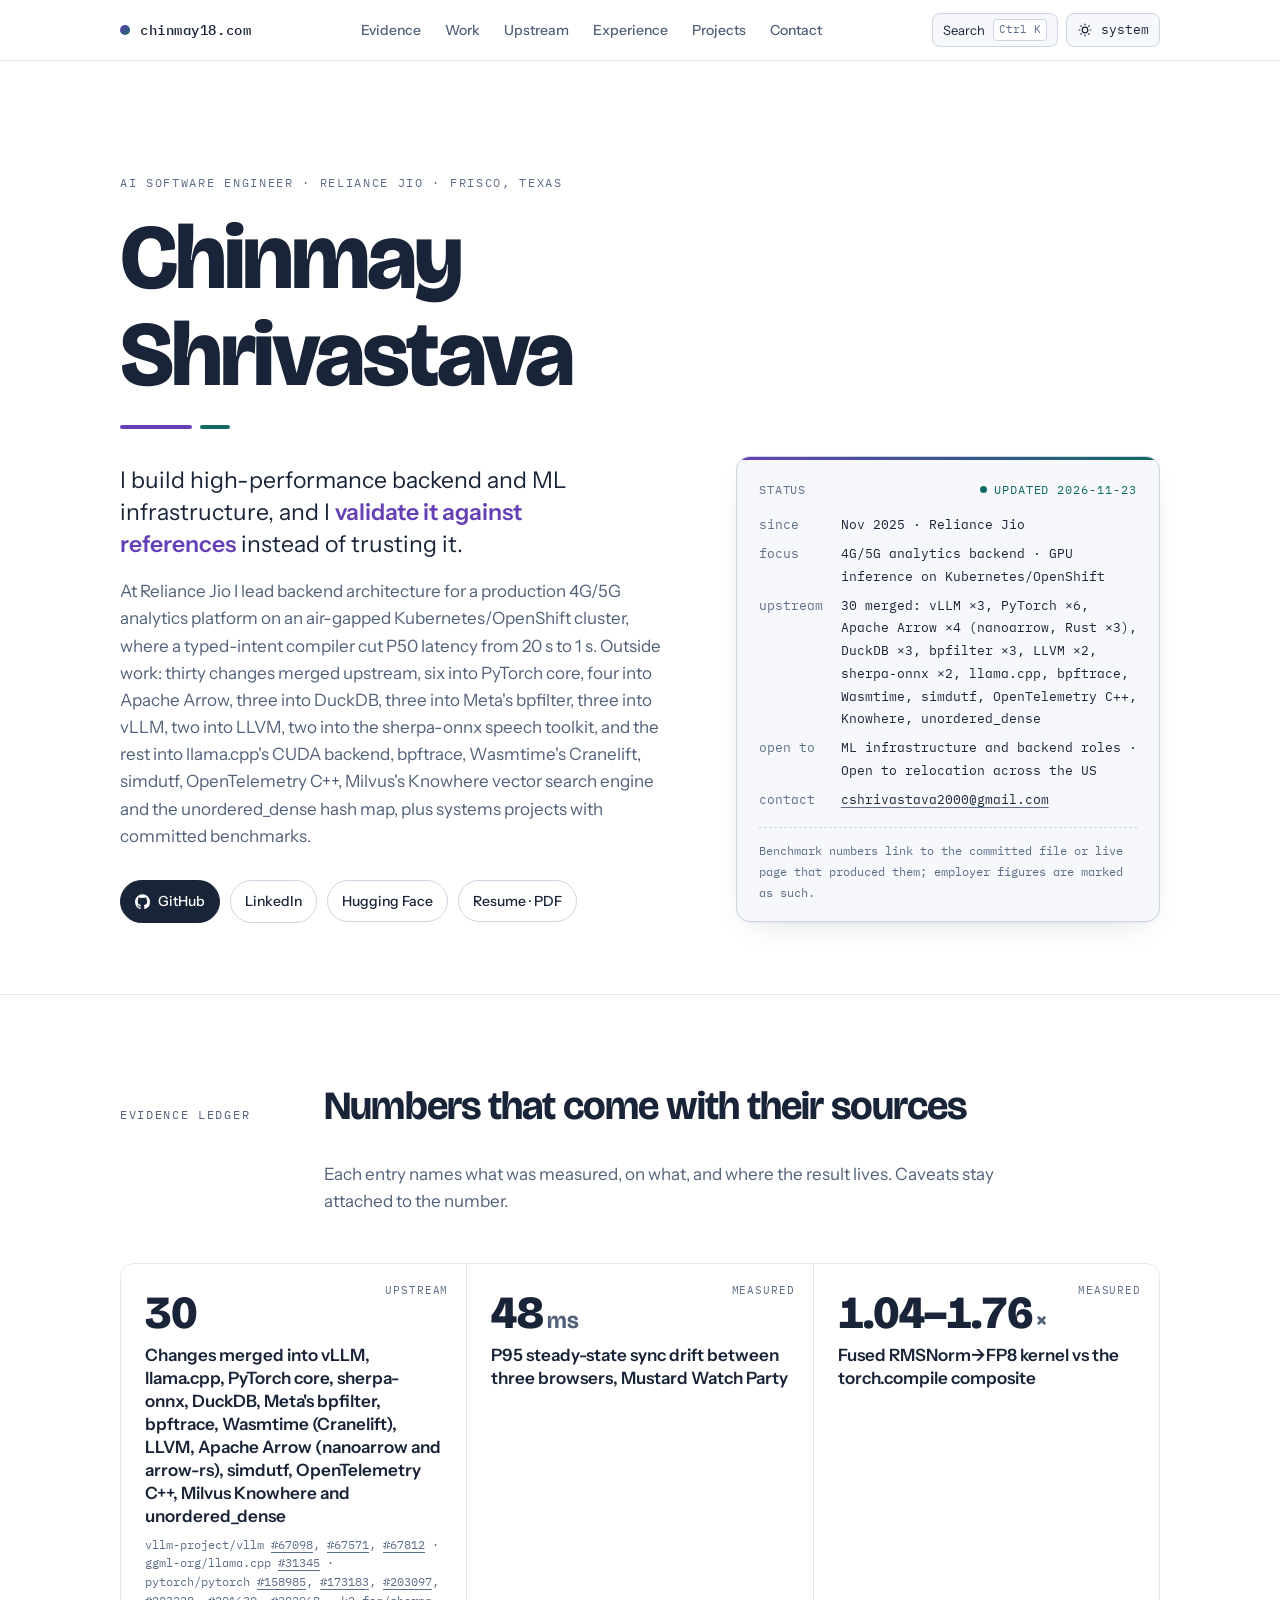
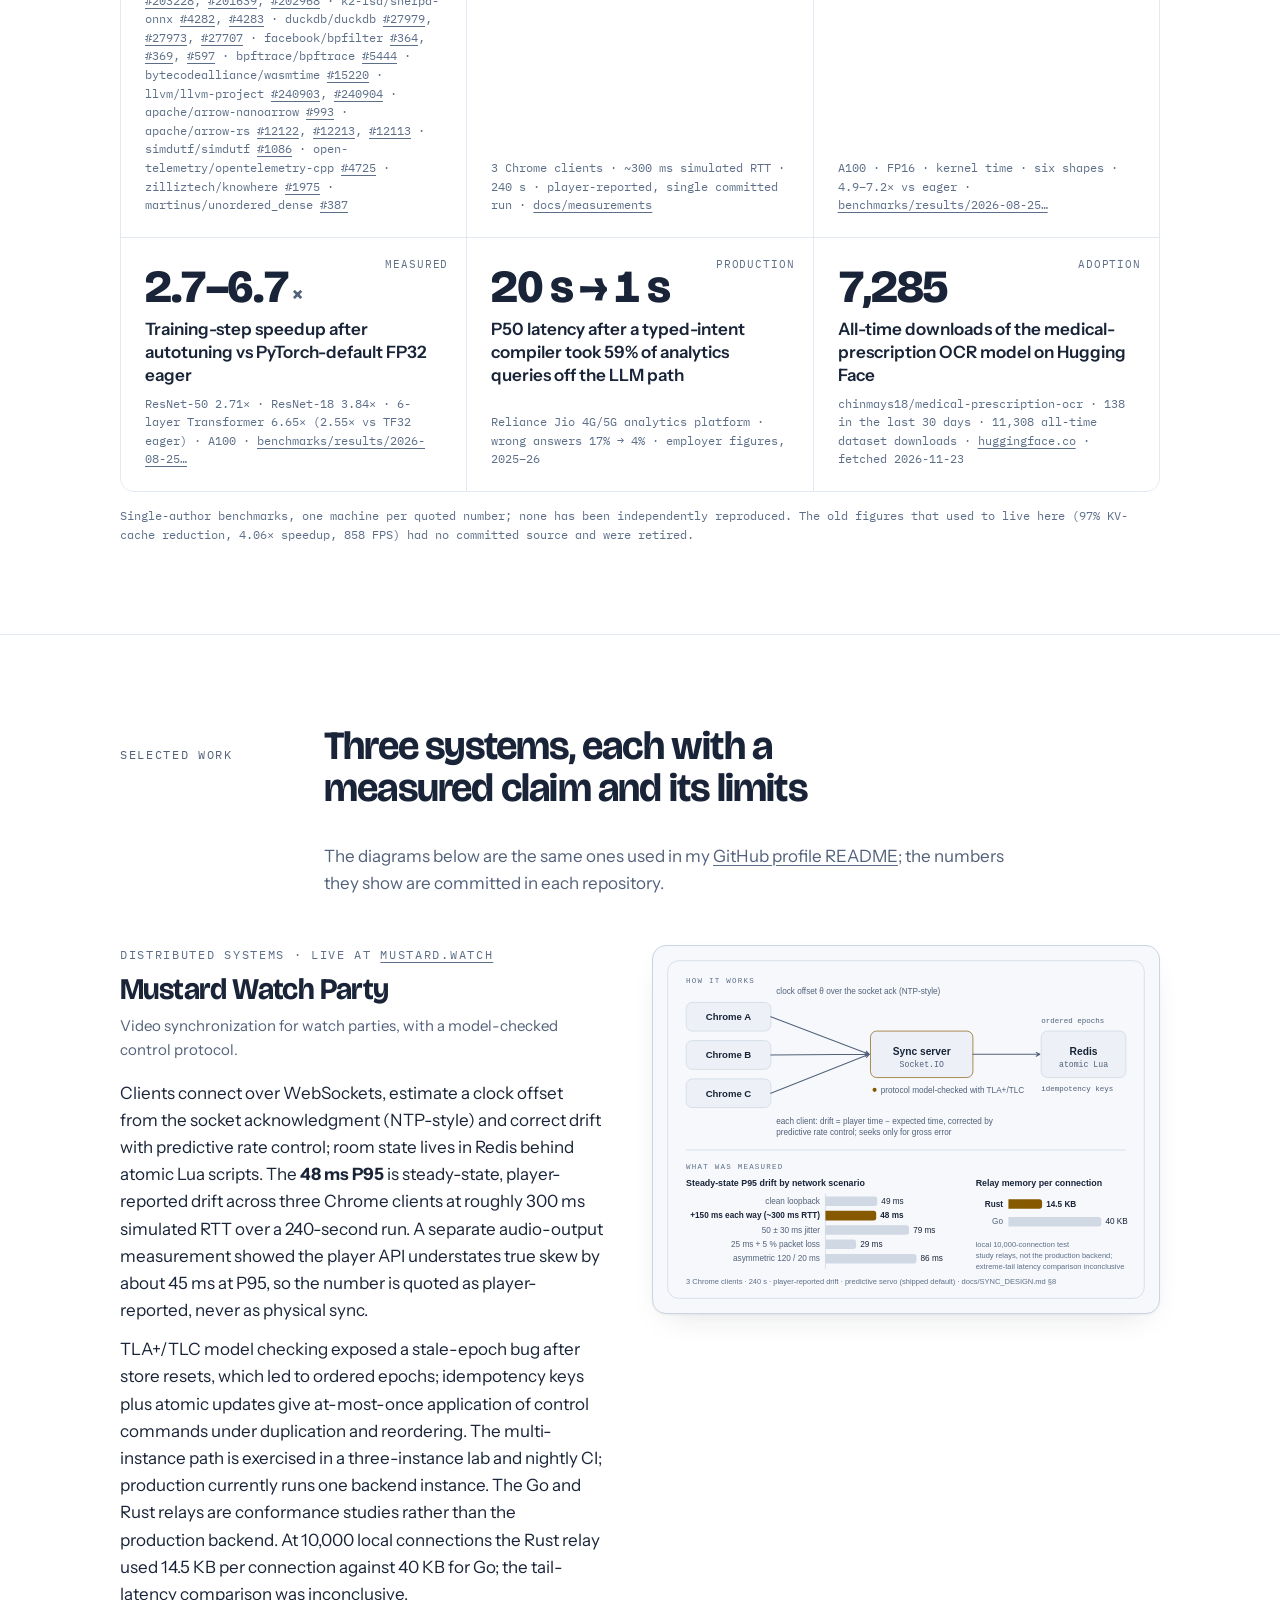
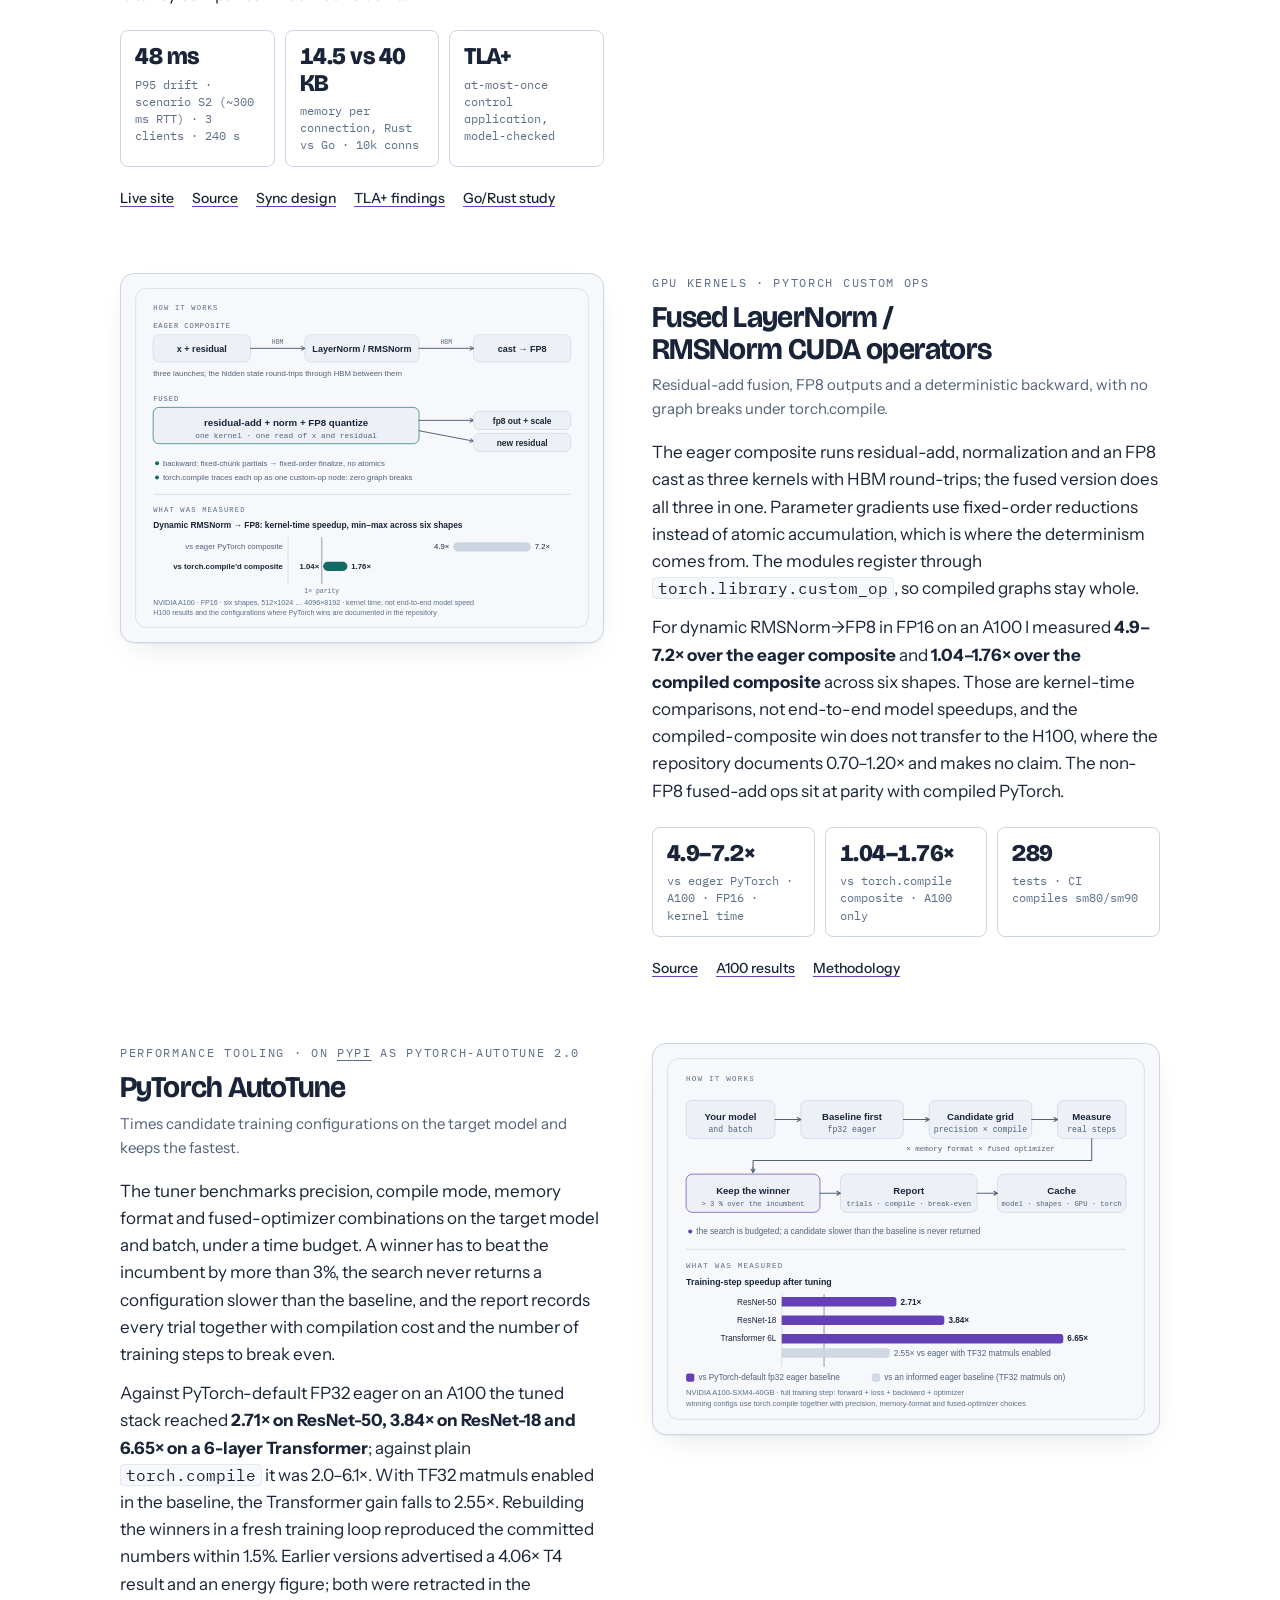
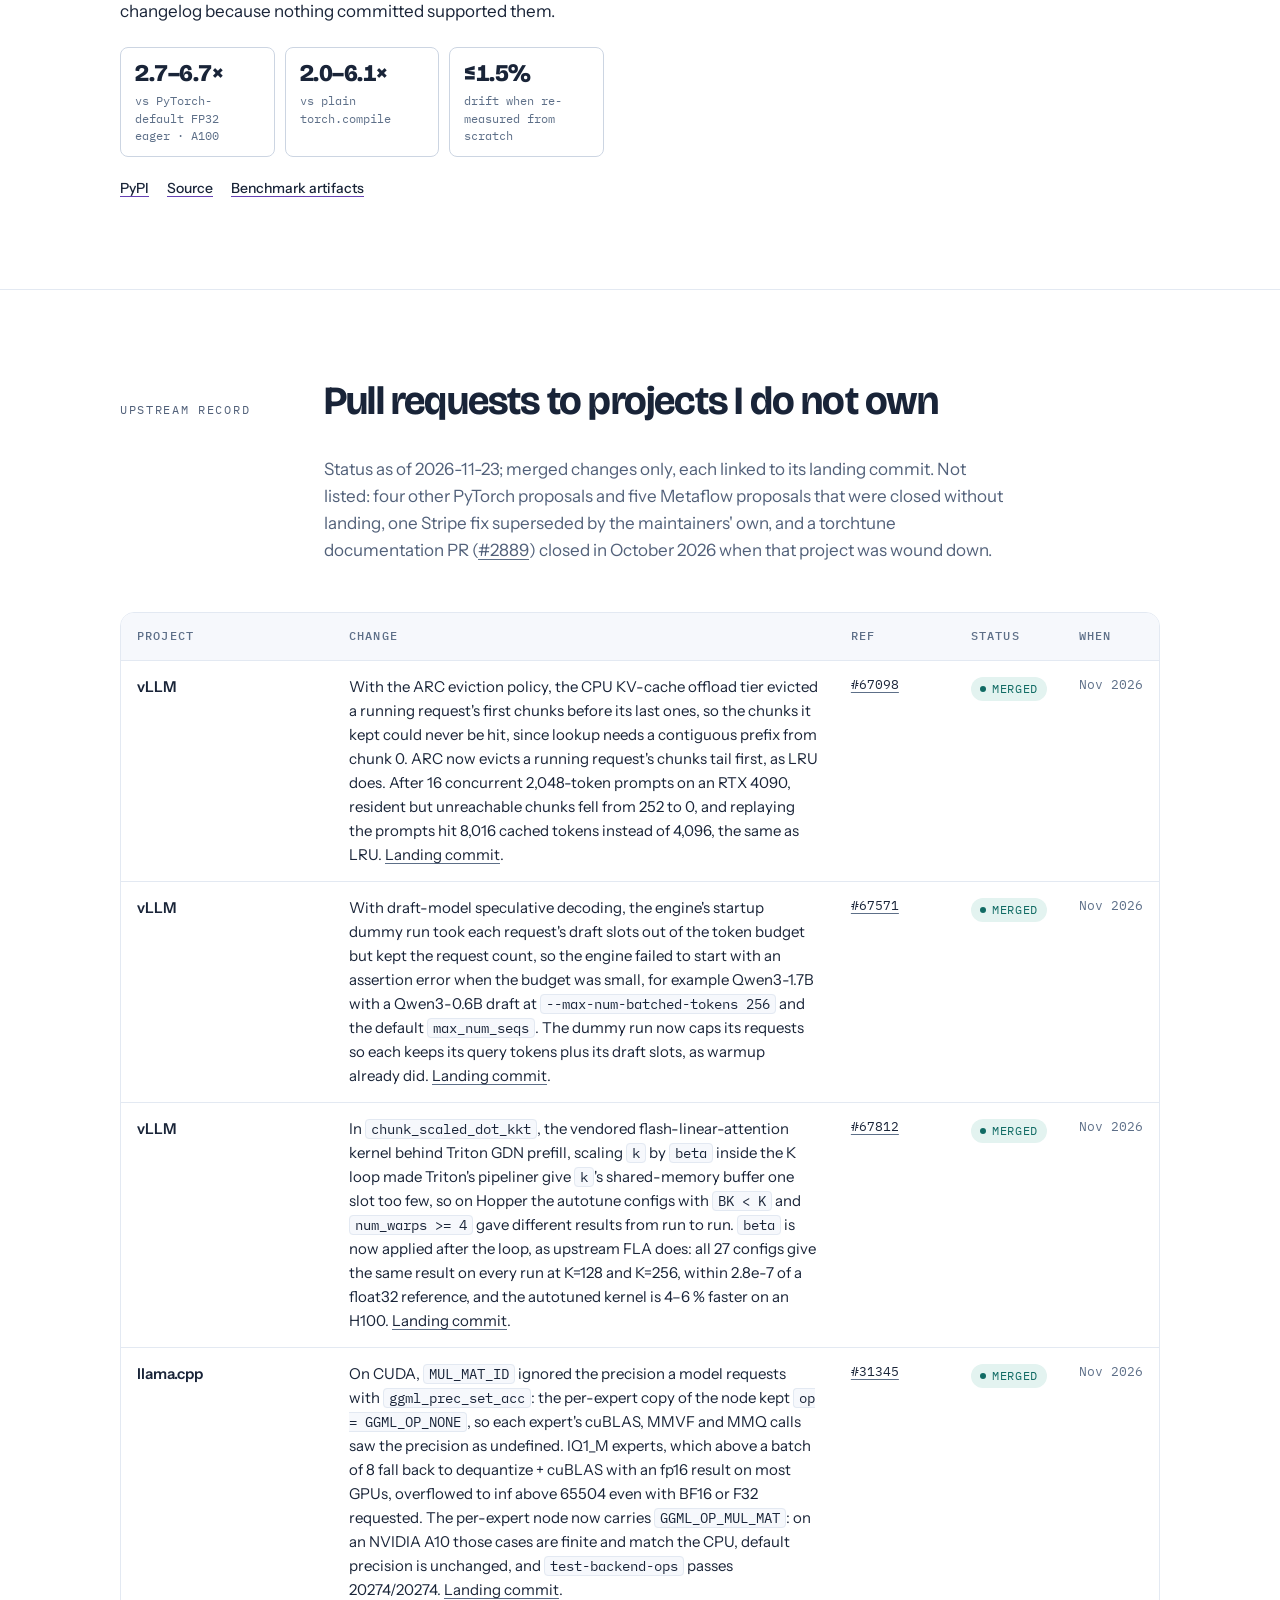
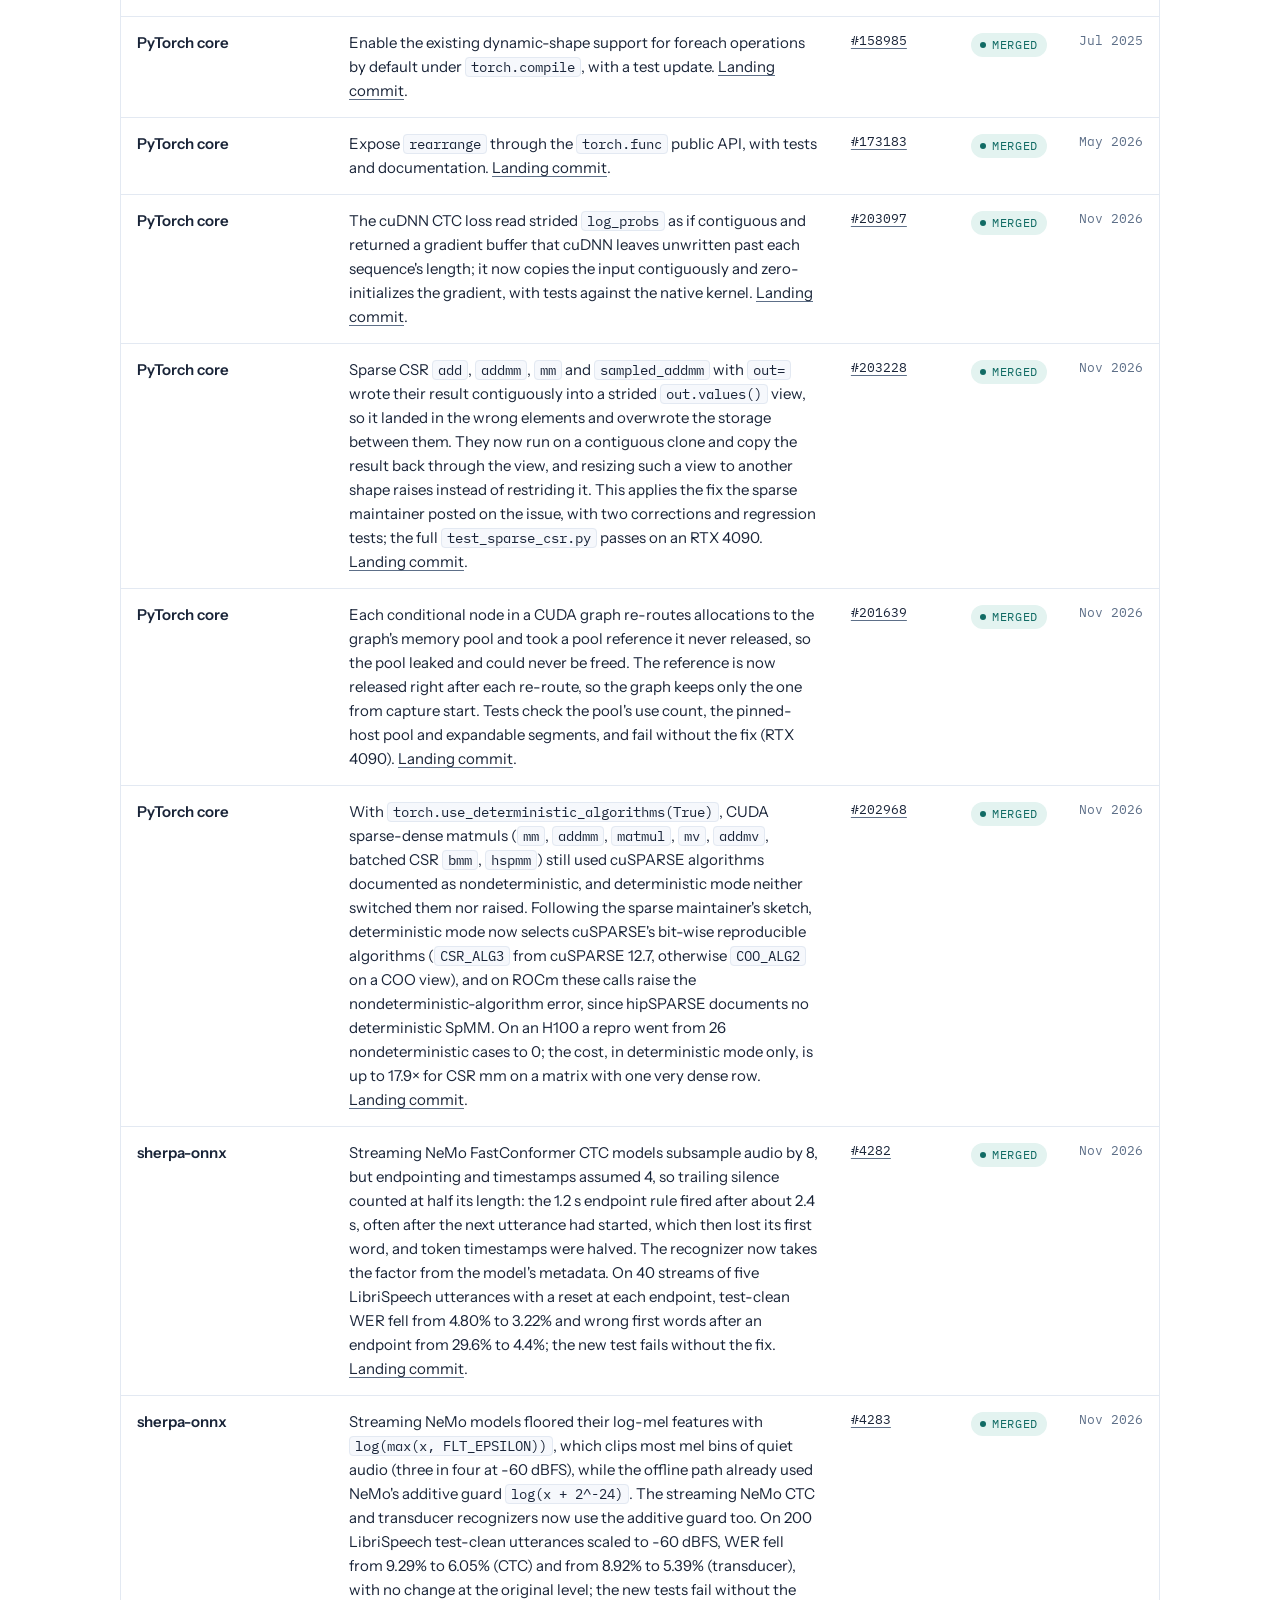
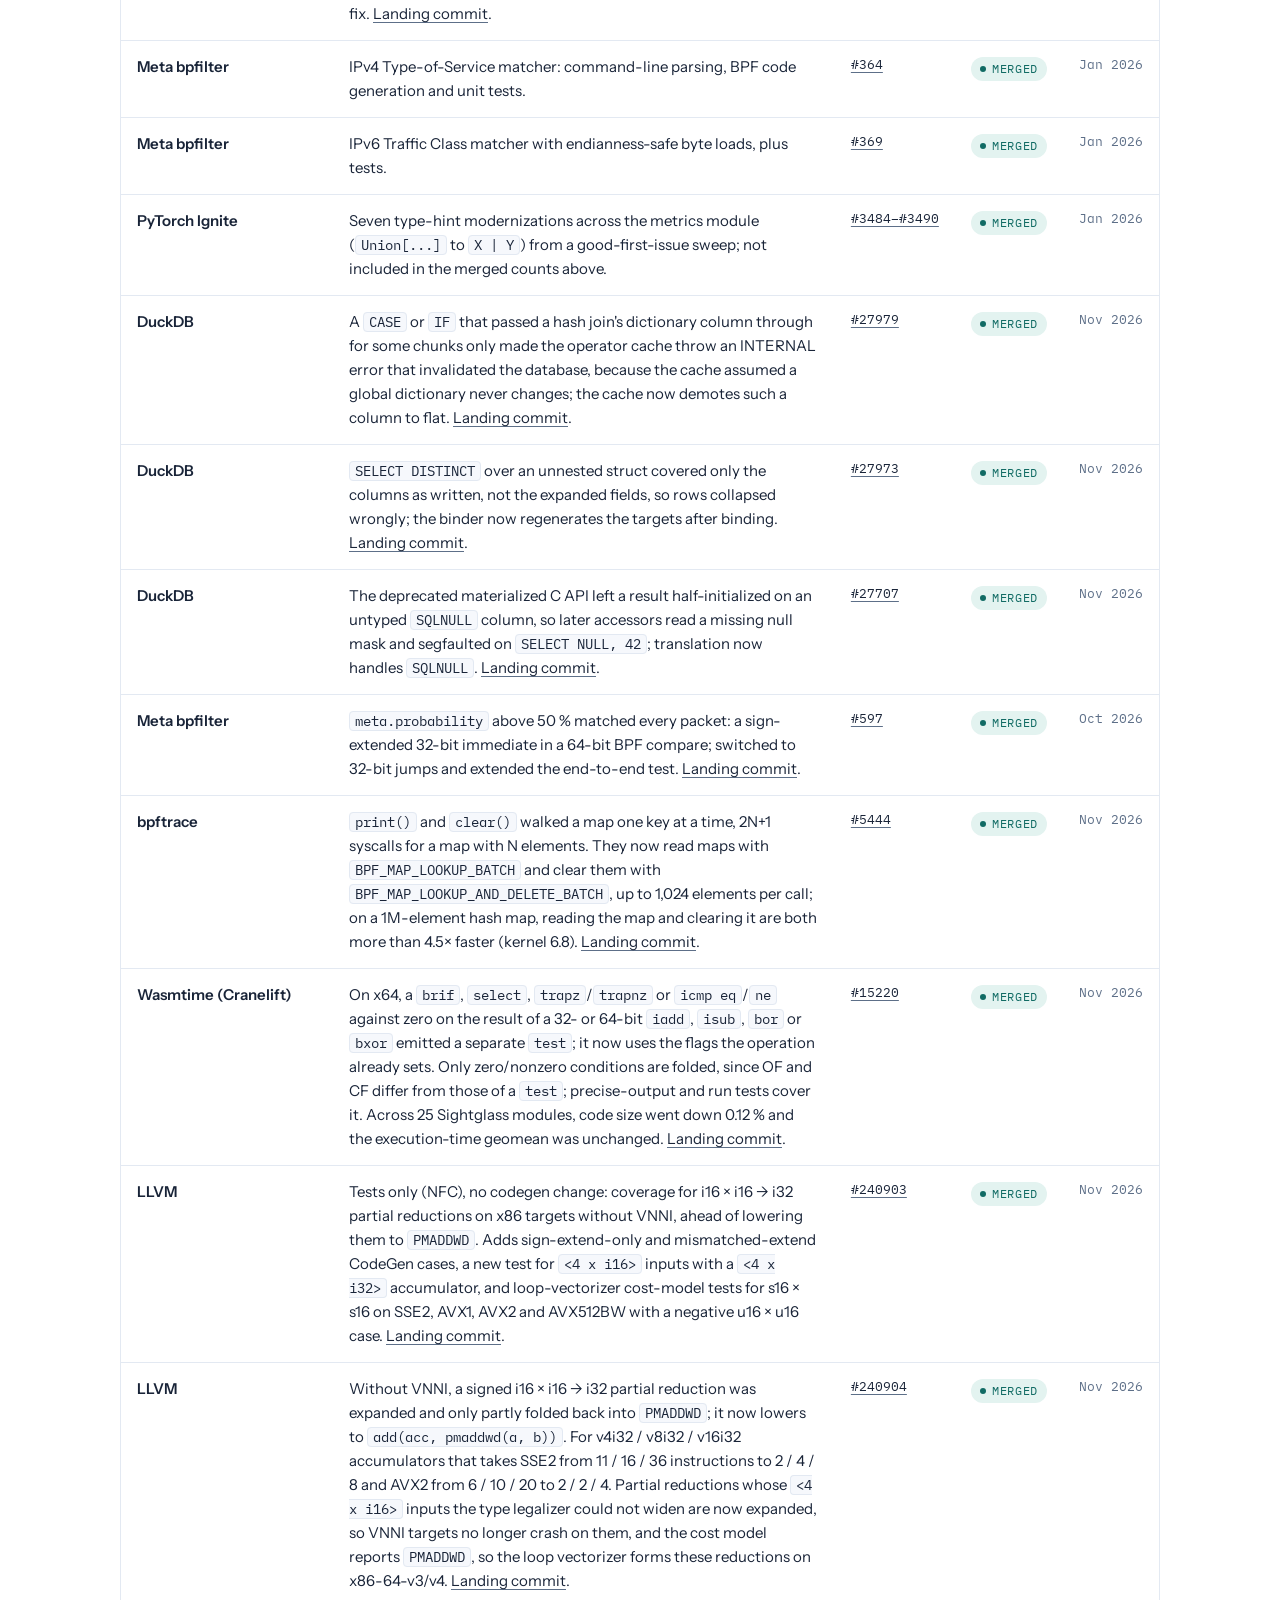
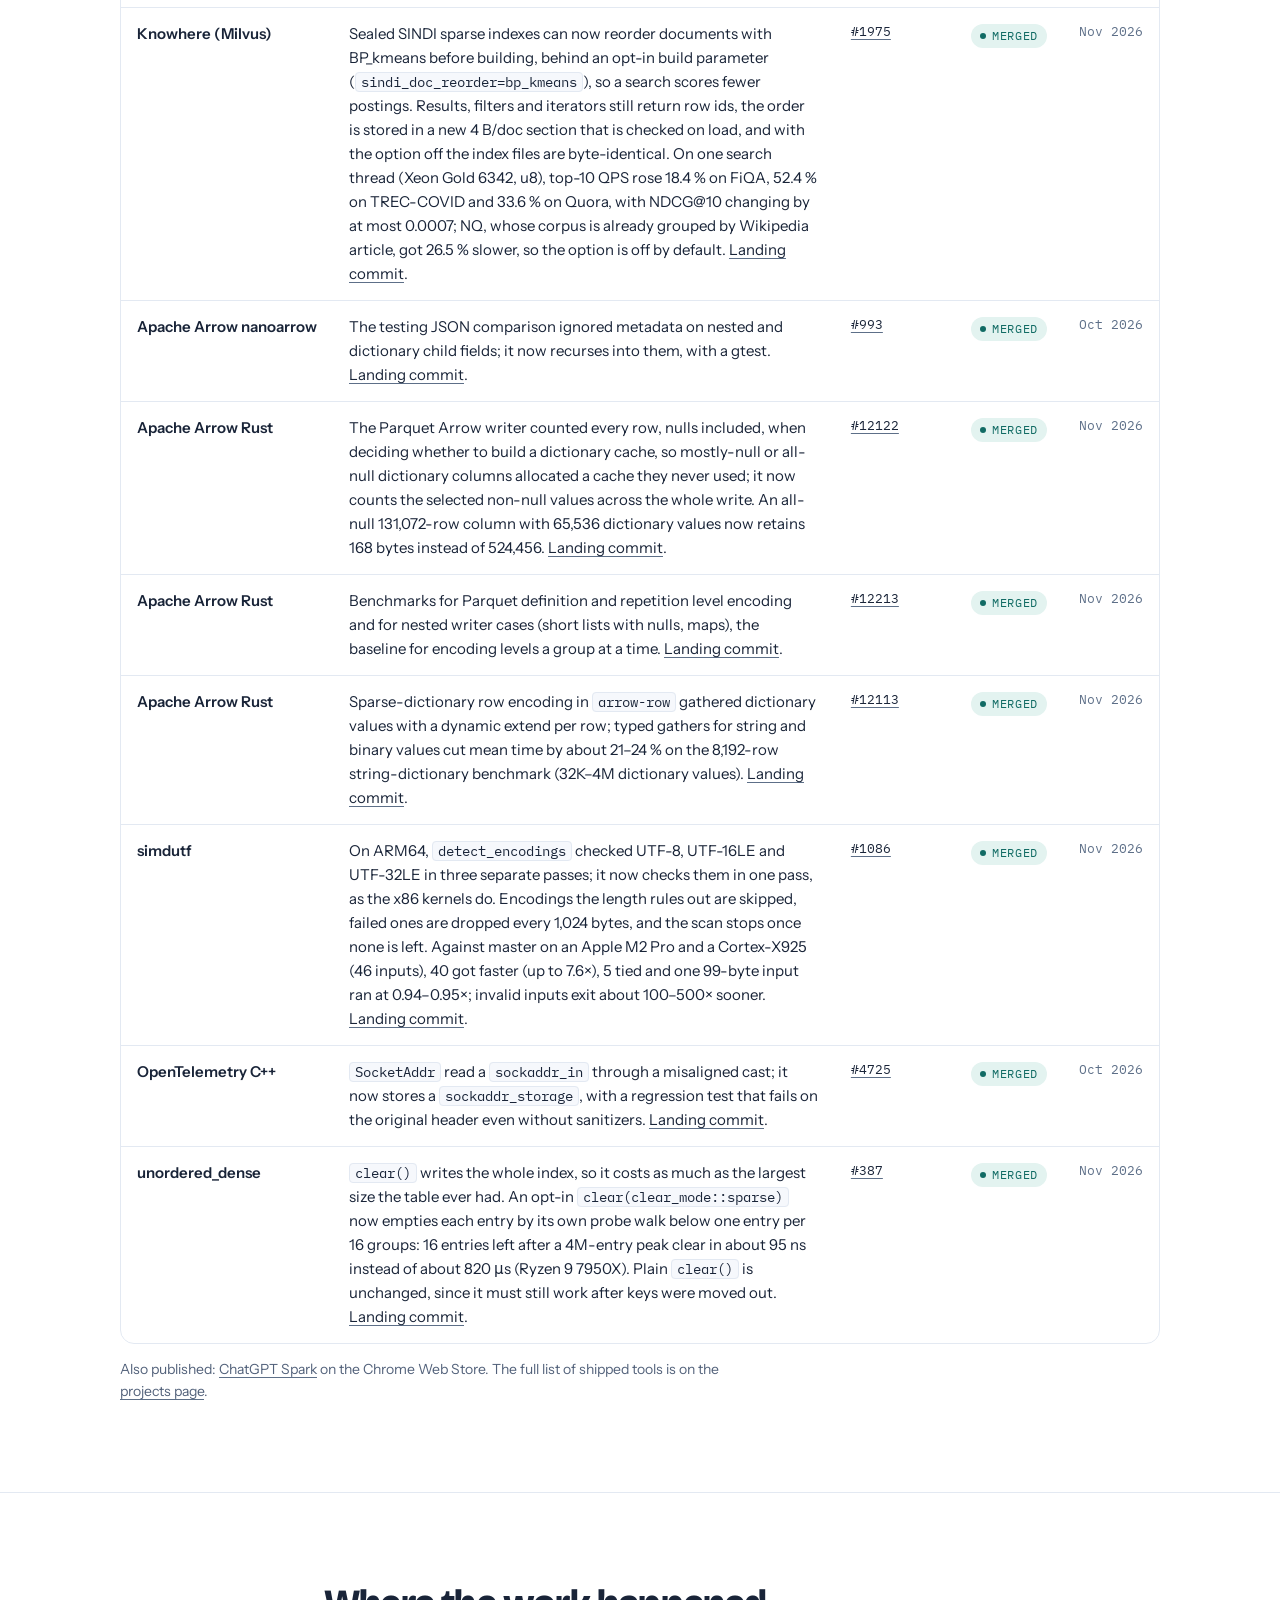
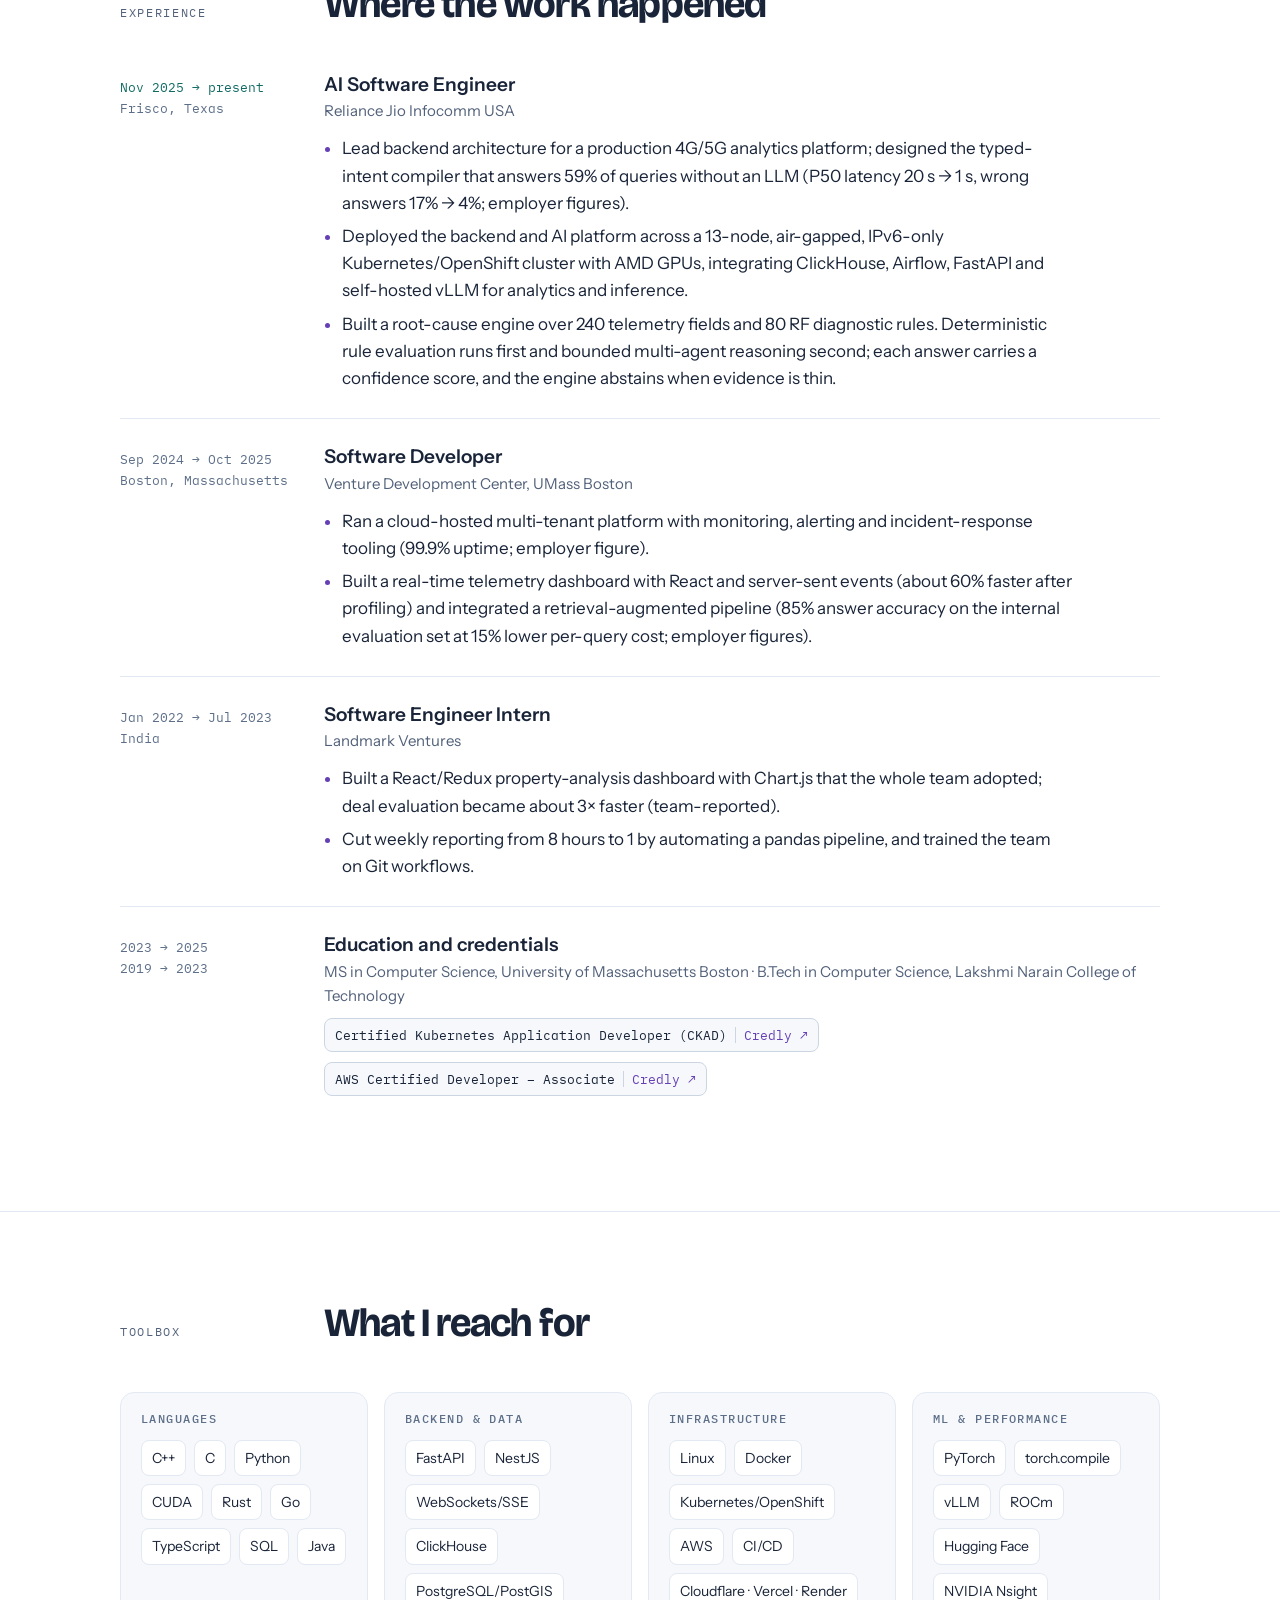
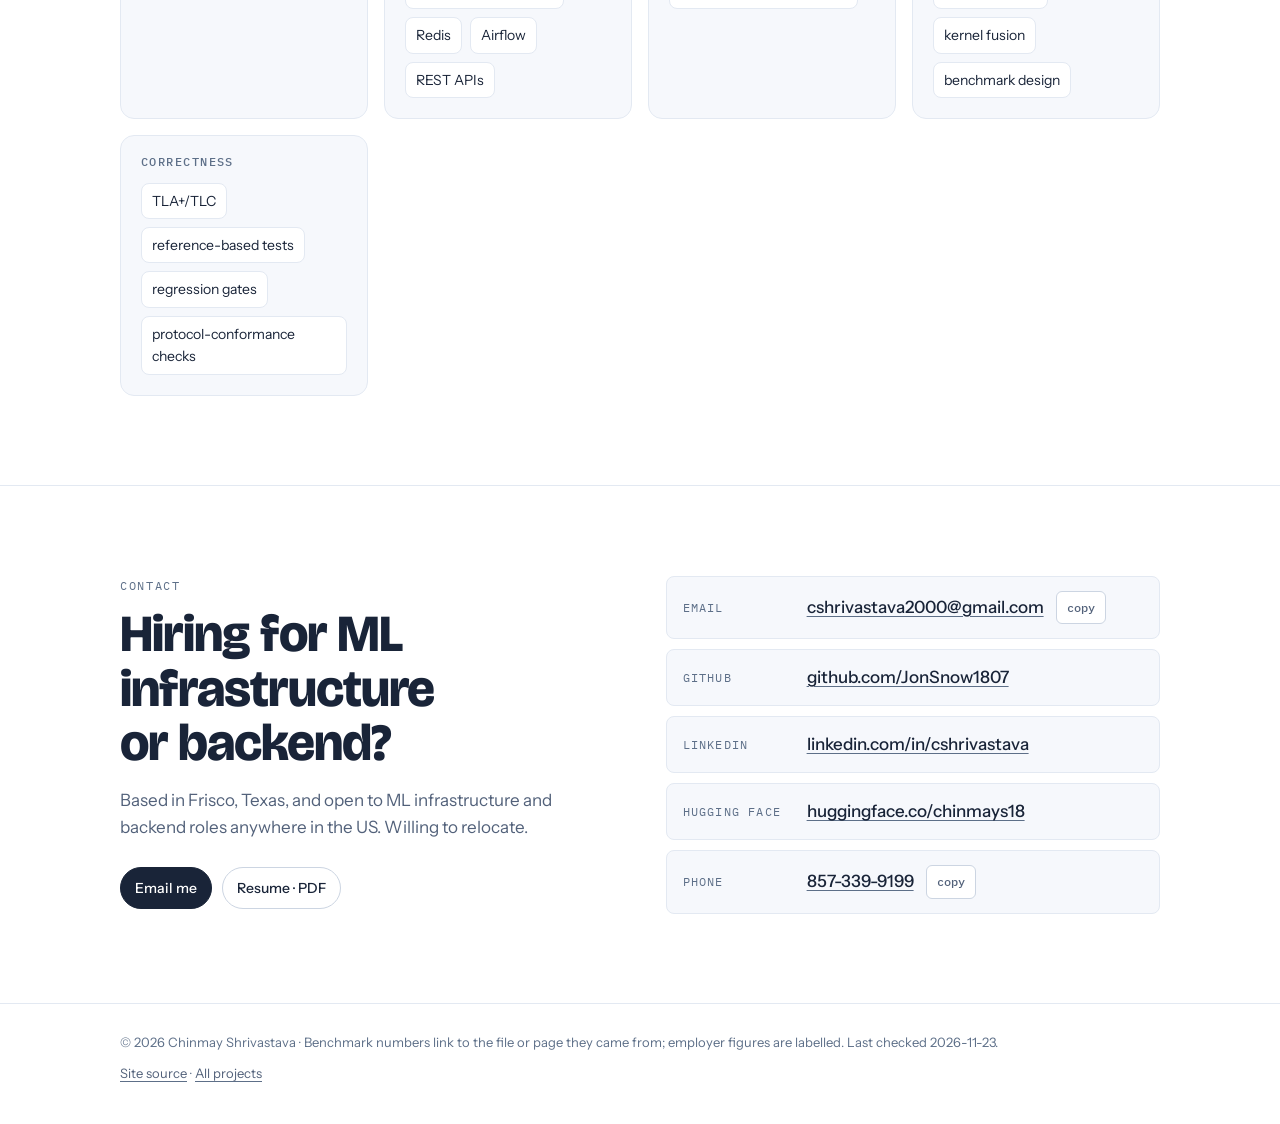
==== commit 6cee6980: "Update Hugging Face download counts" ====
--- a/index.html
+++ b/index.html
@@ -151,9 +151,9 @@
 
           <article class="tile">
             <span class="tag">adoption</span>
-            <div class="num" data-stat="hf_model_all">7,282</div>
+            <div class="num" data-stat="hf_model_all">7,285</div>
             <div class="what">All-time downloads of the medical-prescription OCR model on Hugging Face</div>
-            <div class="src">chinmays18/medical-prescription-ocr · <span data-stat="hf_model_30d">146</span> in the last 30 days · <span data-stat="hf_dataset_all">11,299</span> all-time dataset downloads · <a href="https://huggingface.co/chinmays18/medical-prescription-ocr" target="_blank" rel="noopener">huggingface.co</a> · fetched <span data-stat="fetched">2026-11-22</span></div>
+            <div class="src">chinmays18/medical-prescription-ocr · <span data-stat="hf_model_30d">138</span> in the last 30 days · <span data-stat="hf_dataset_all">11,308</span> all-time dataset downloads · <a href="https://huggingface.co/chinmays18/medical-prescription-ocr" target="_blank" rel="noopener">huggingface.co</a> · fetched <span data-stat="fetched">2026-11-23</span></div>
           </article>
         </div>
         <p class="ledger-note">Single-author benchmarks, one machine per quoted number; none has been independently reproduced. The old figures that used to live here (97% KV-cache reduction, 4.06× speedup, 858 FPS) had no committed source and were retired.</p>
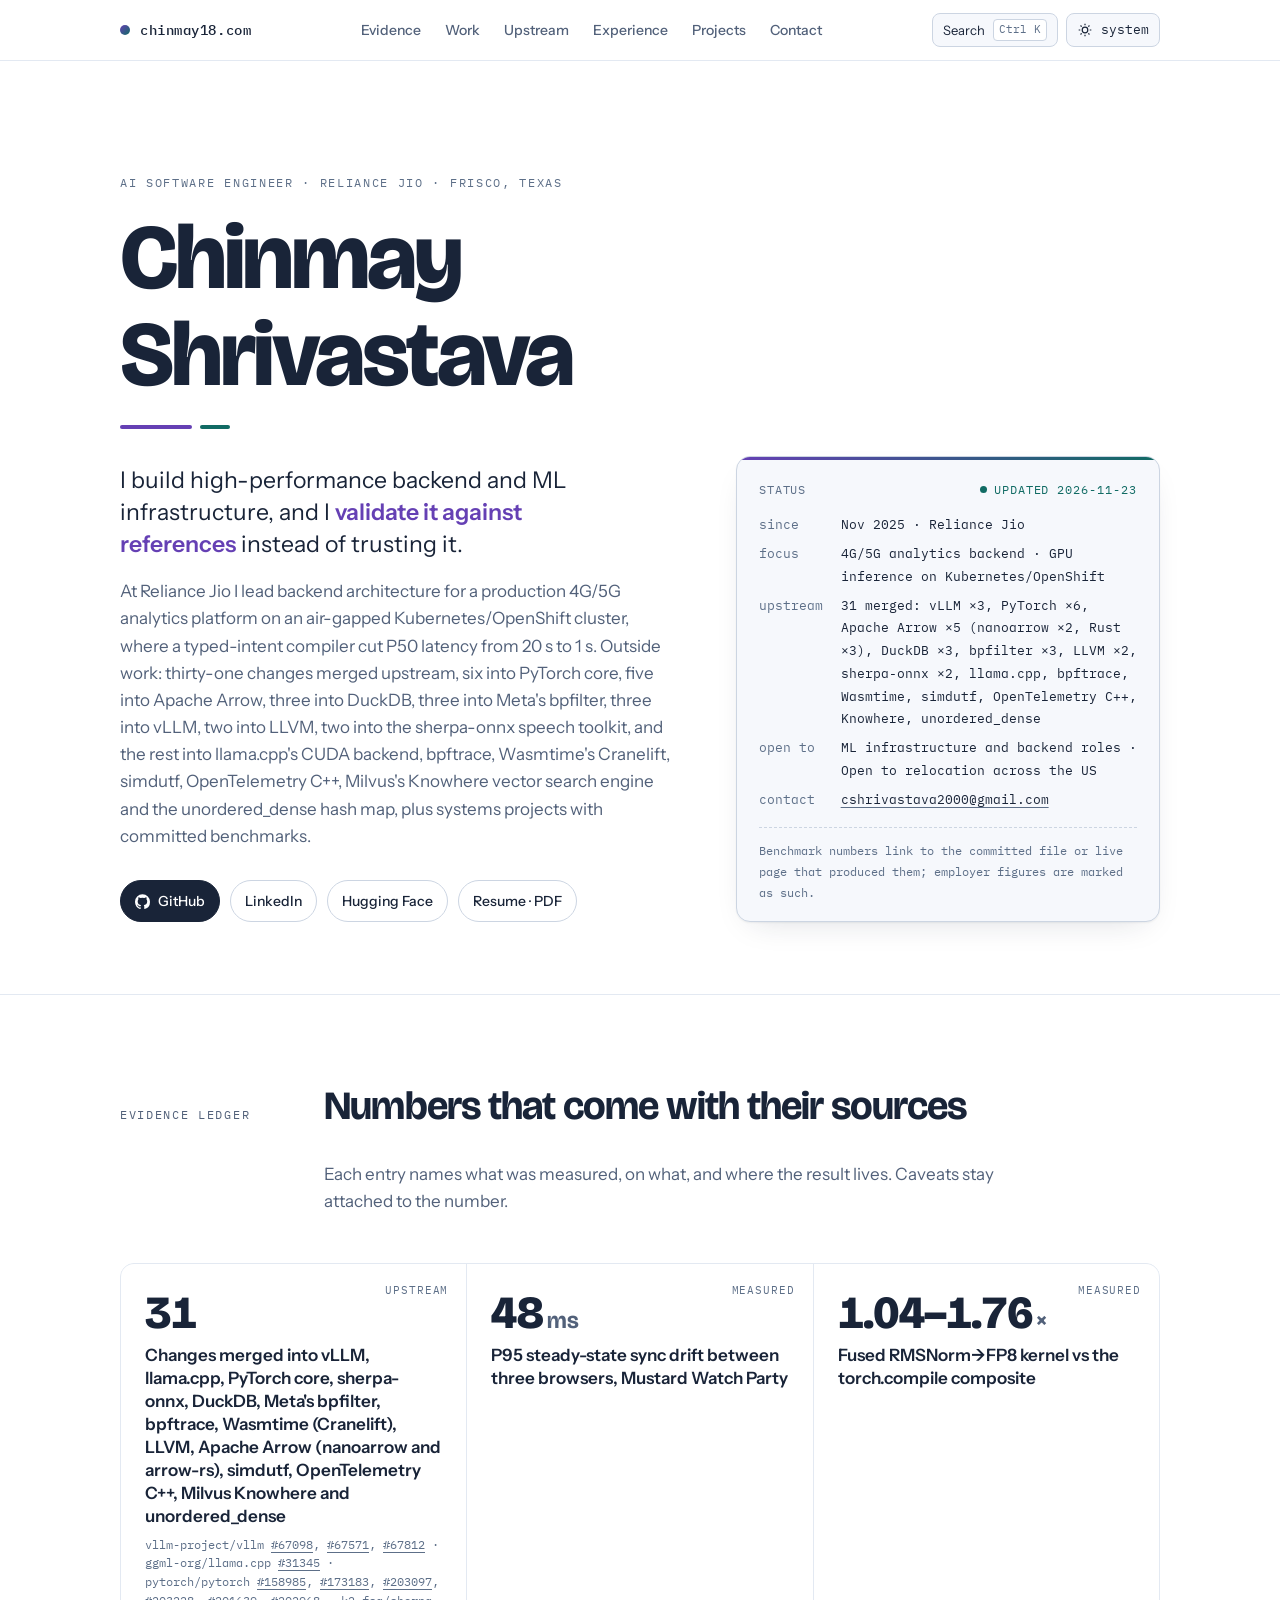
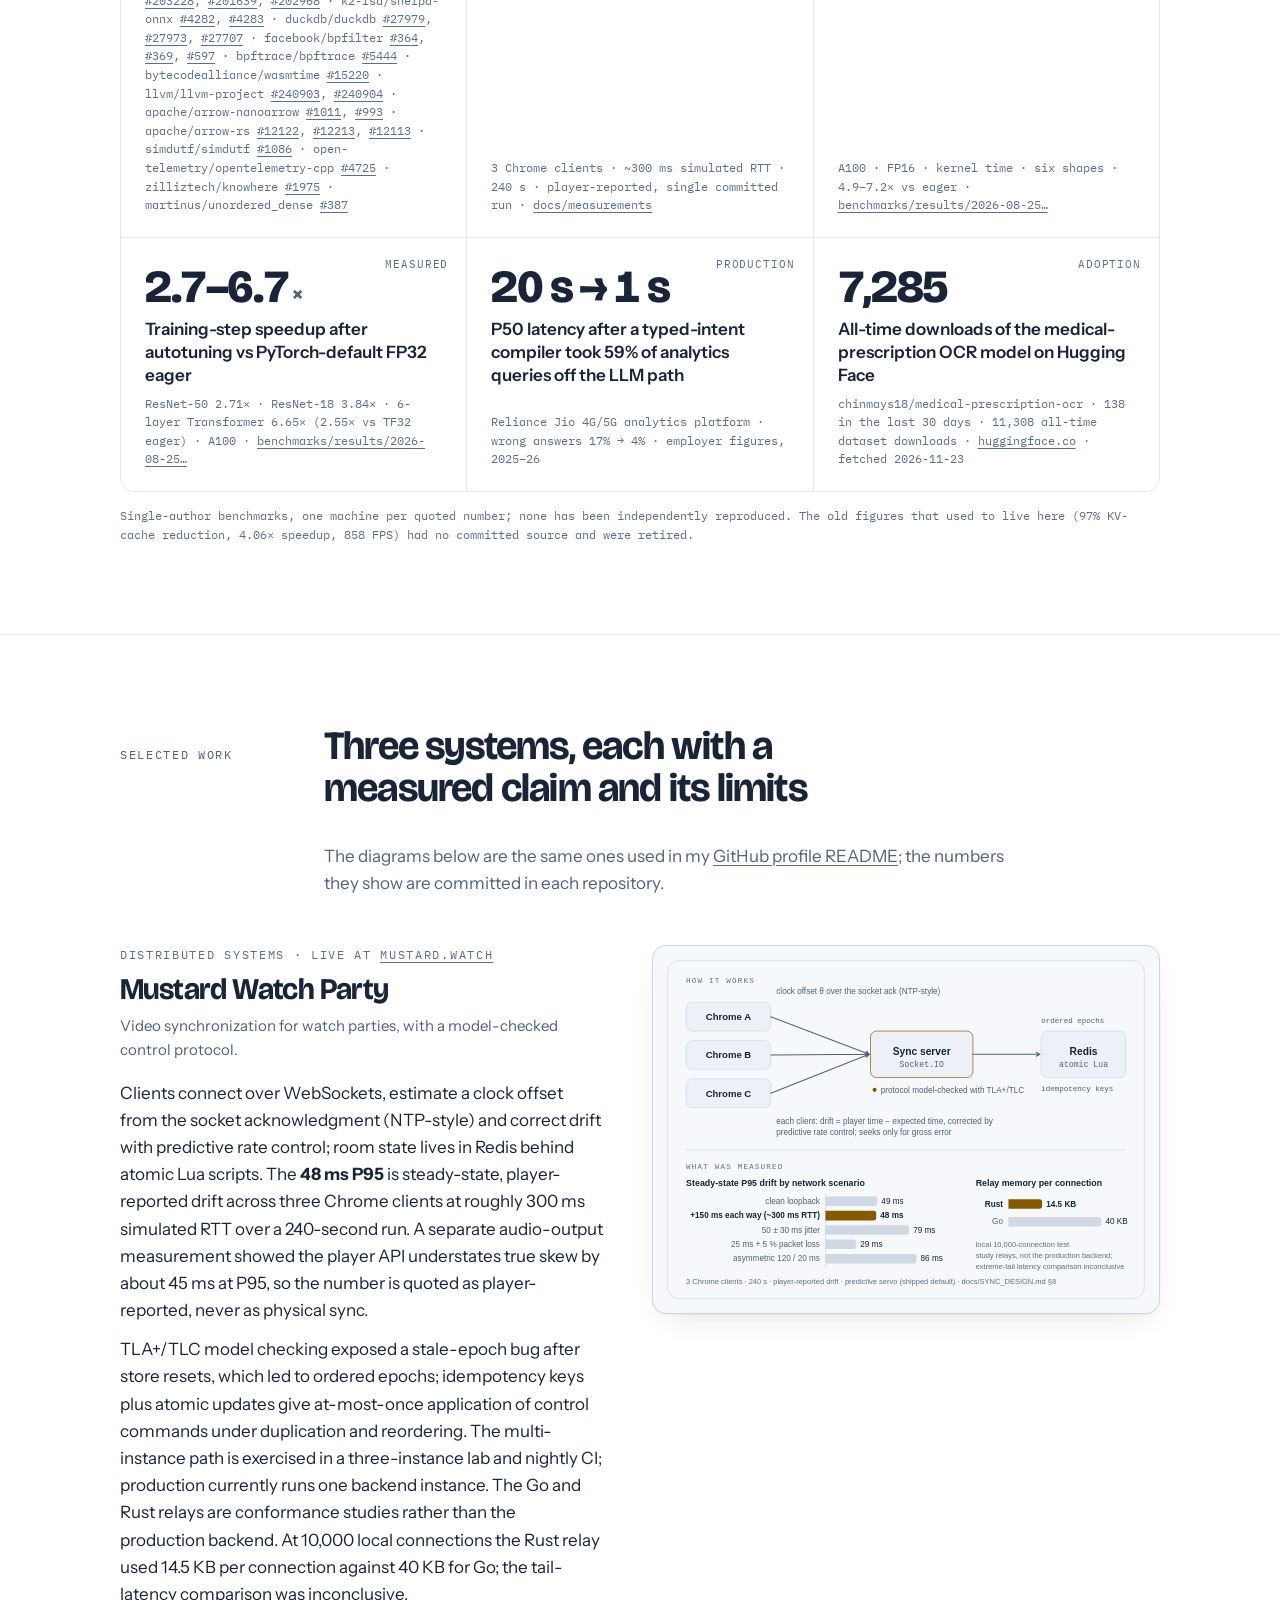
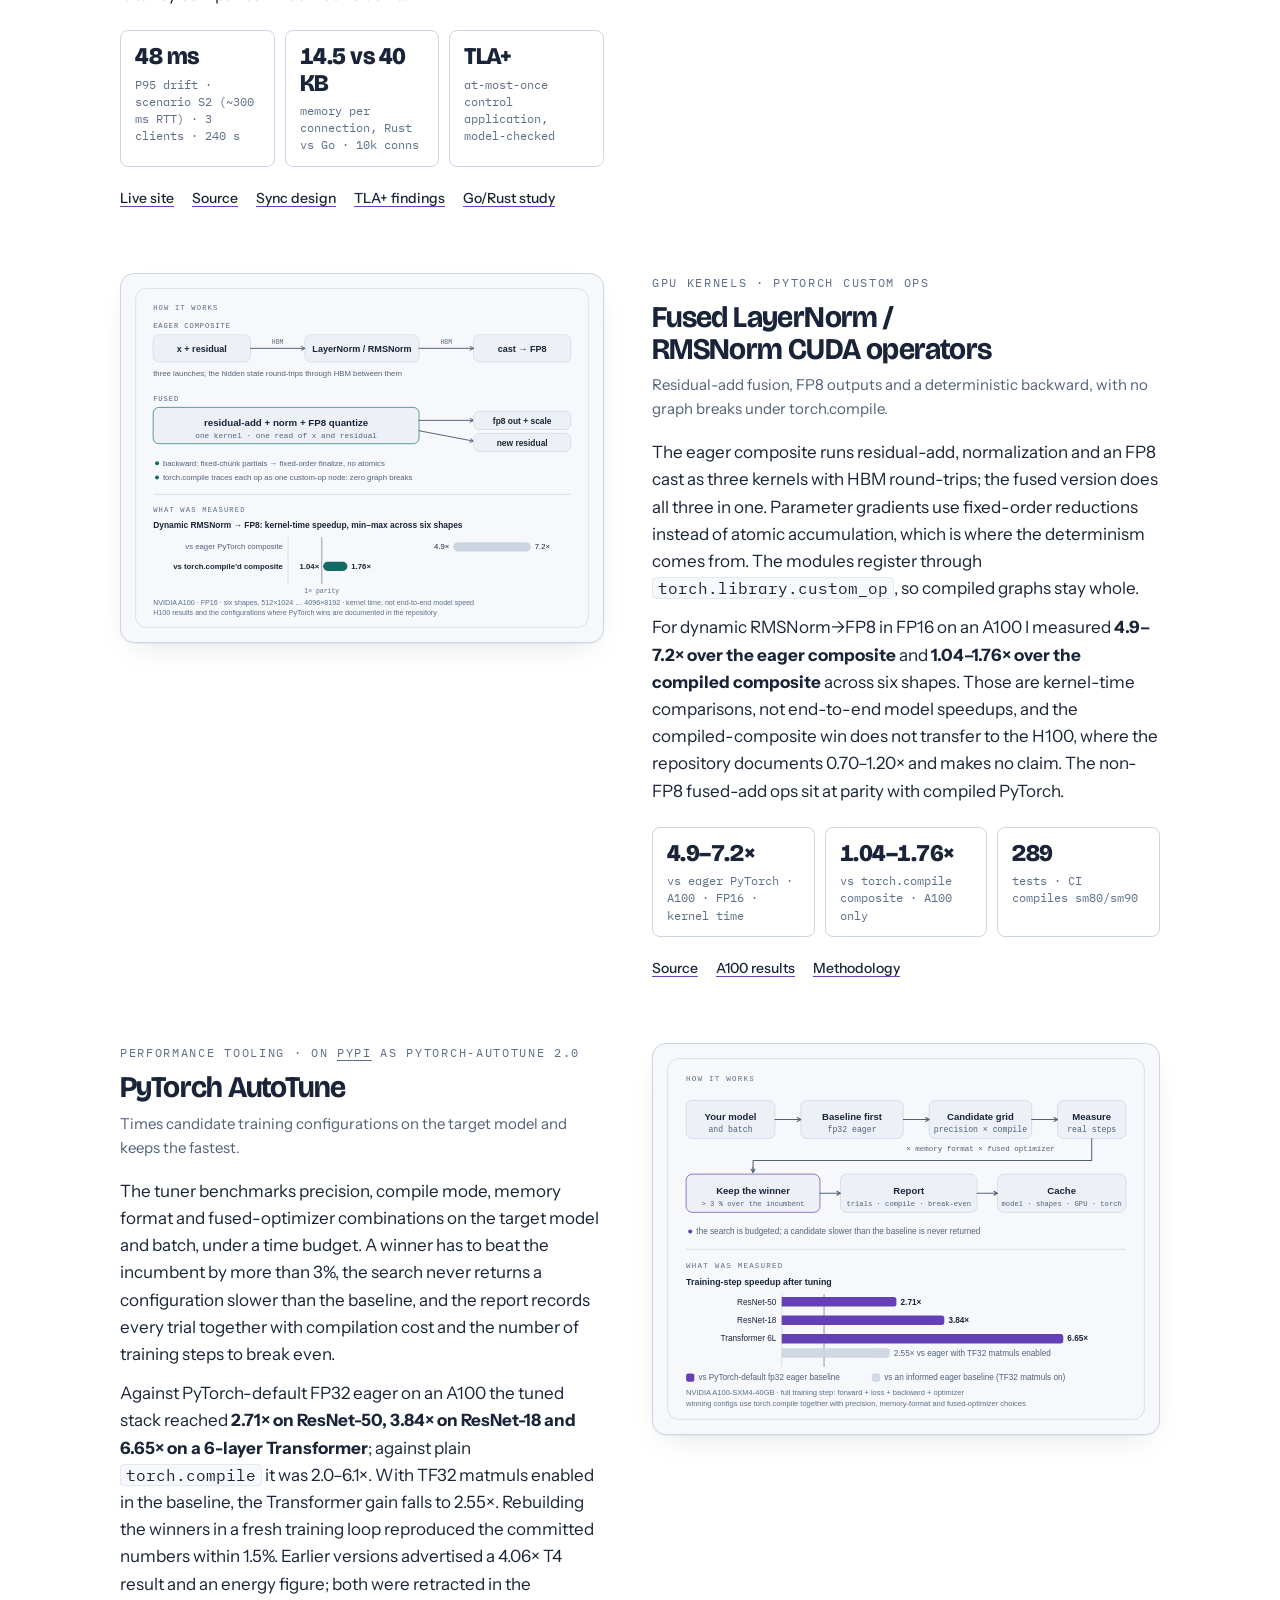
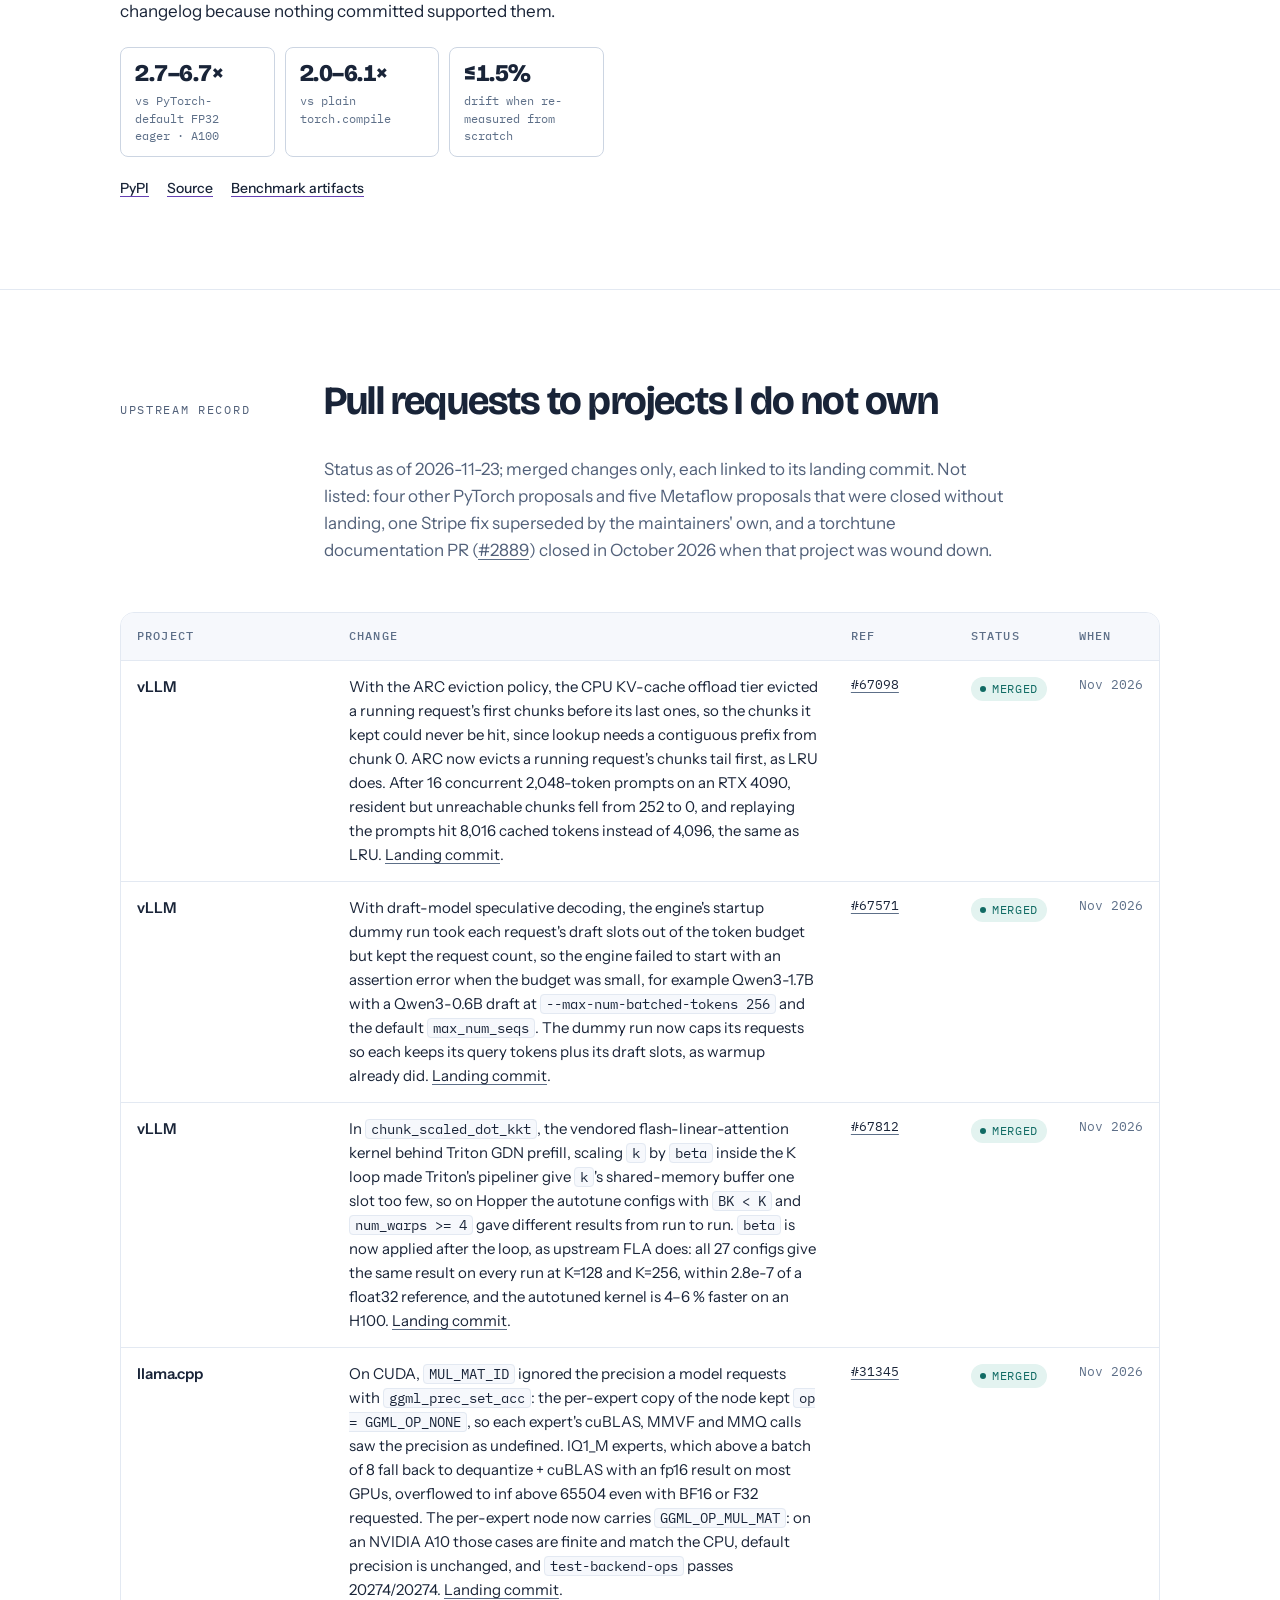
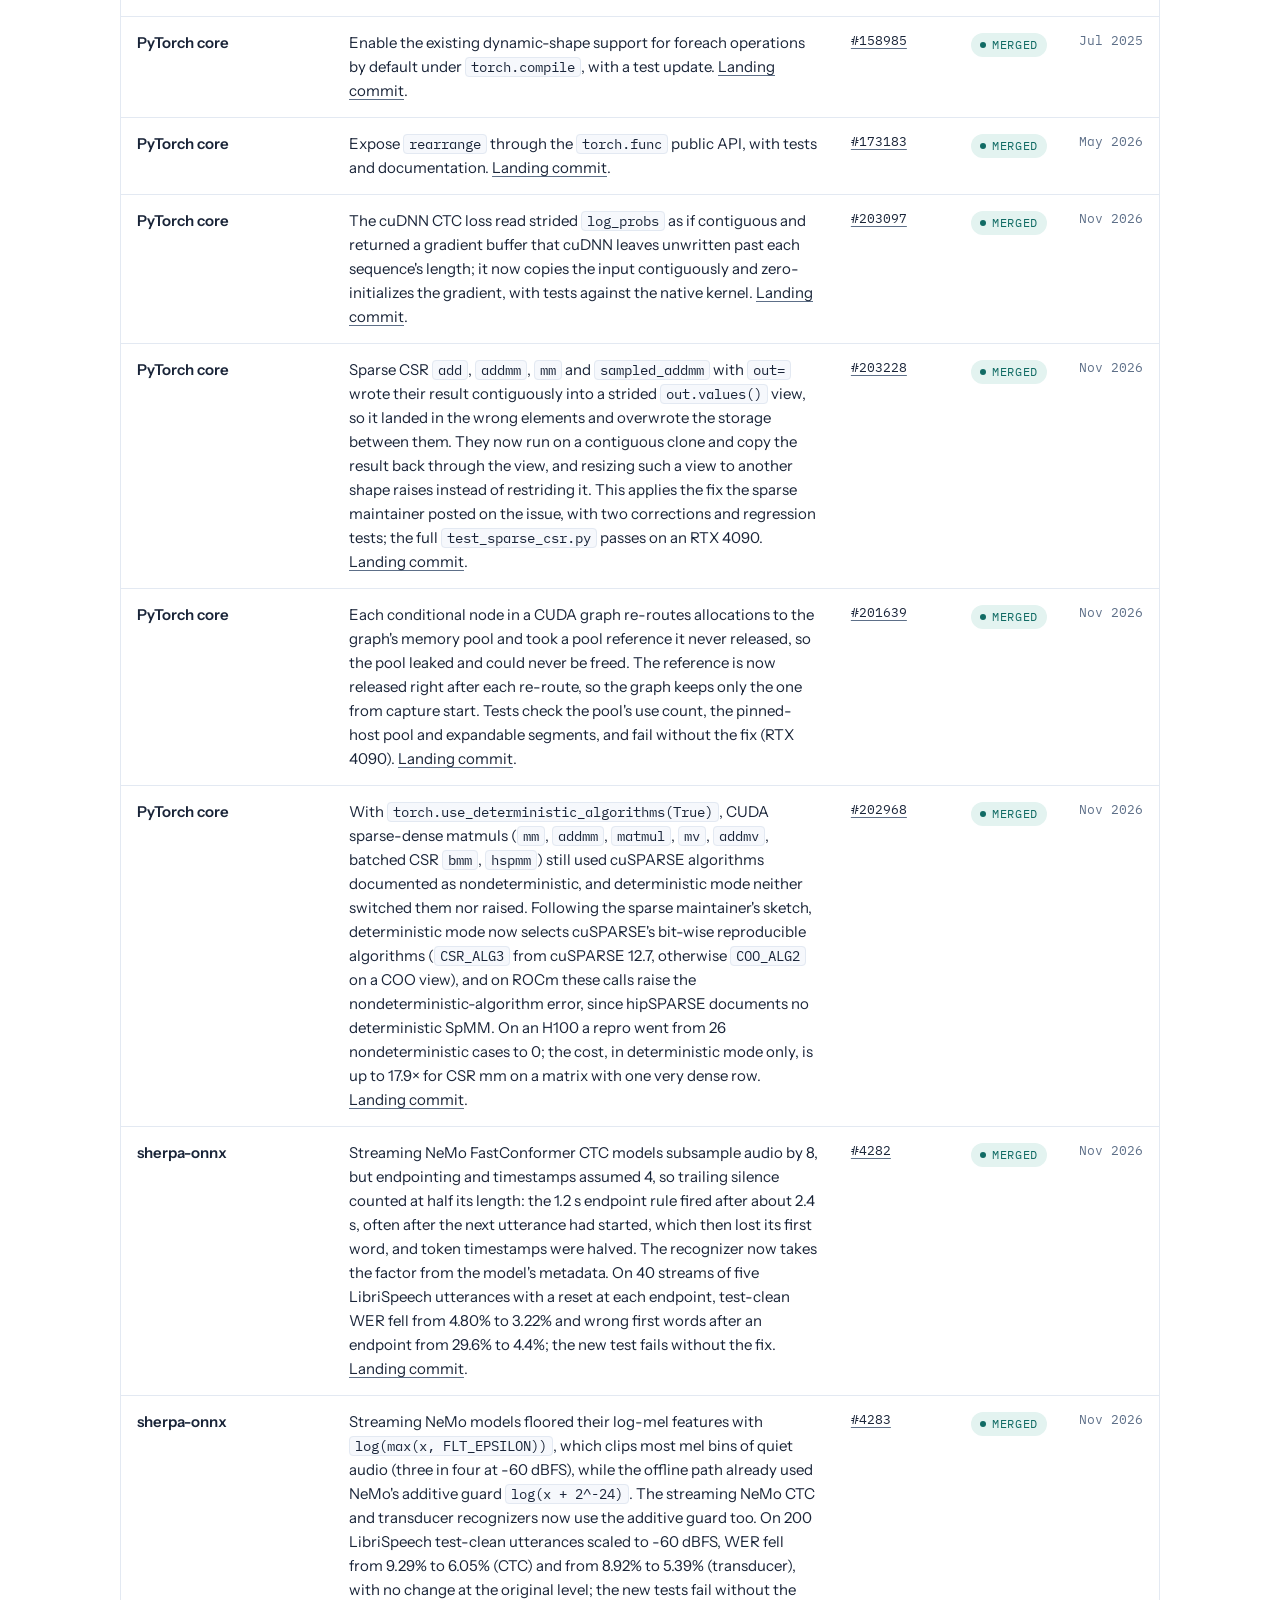
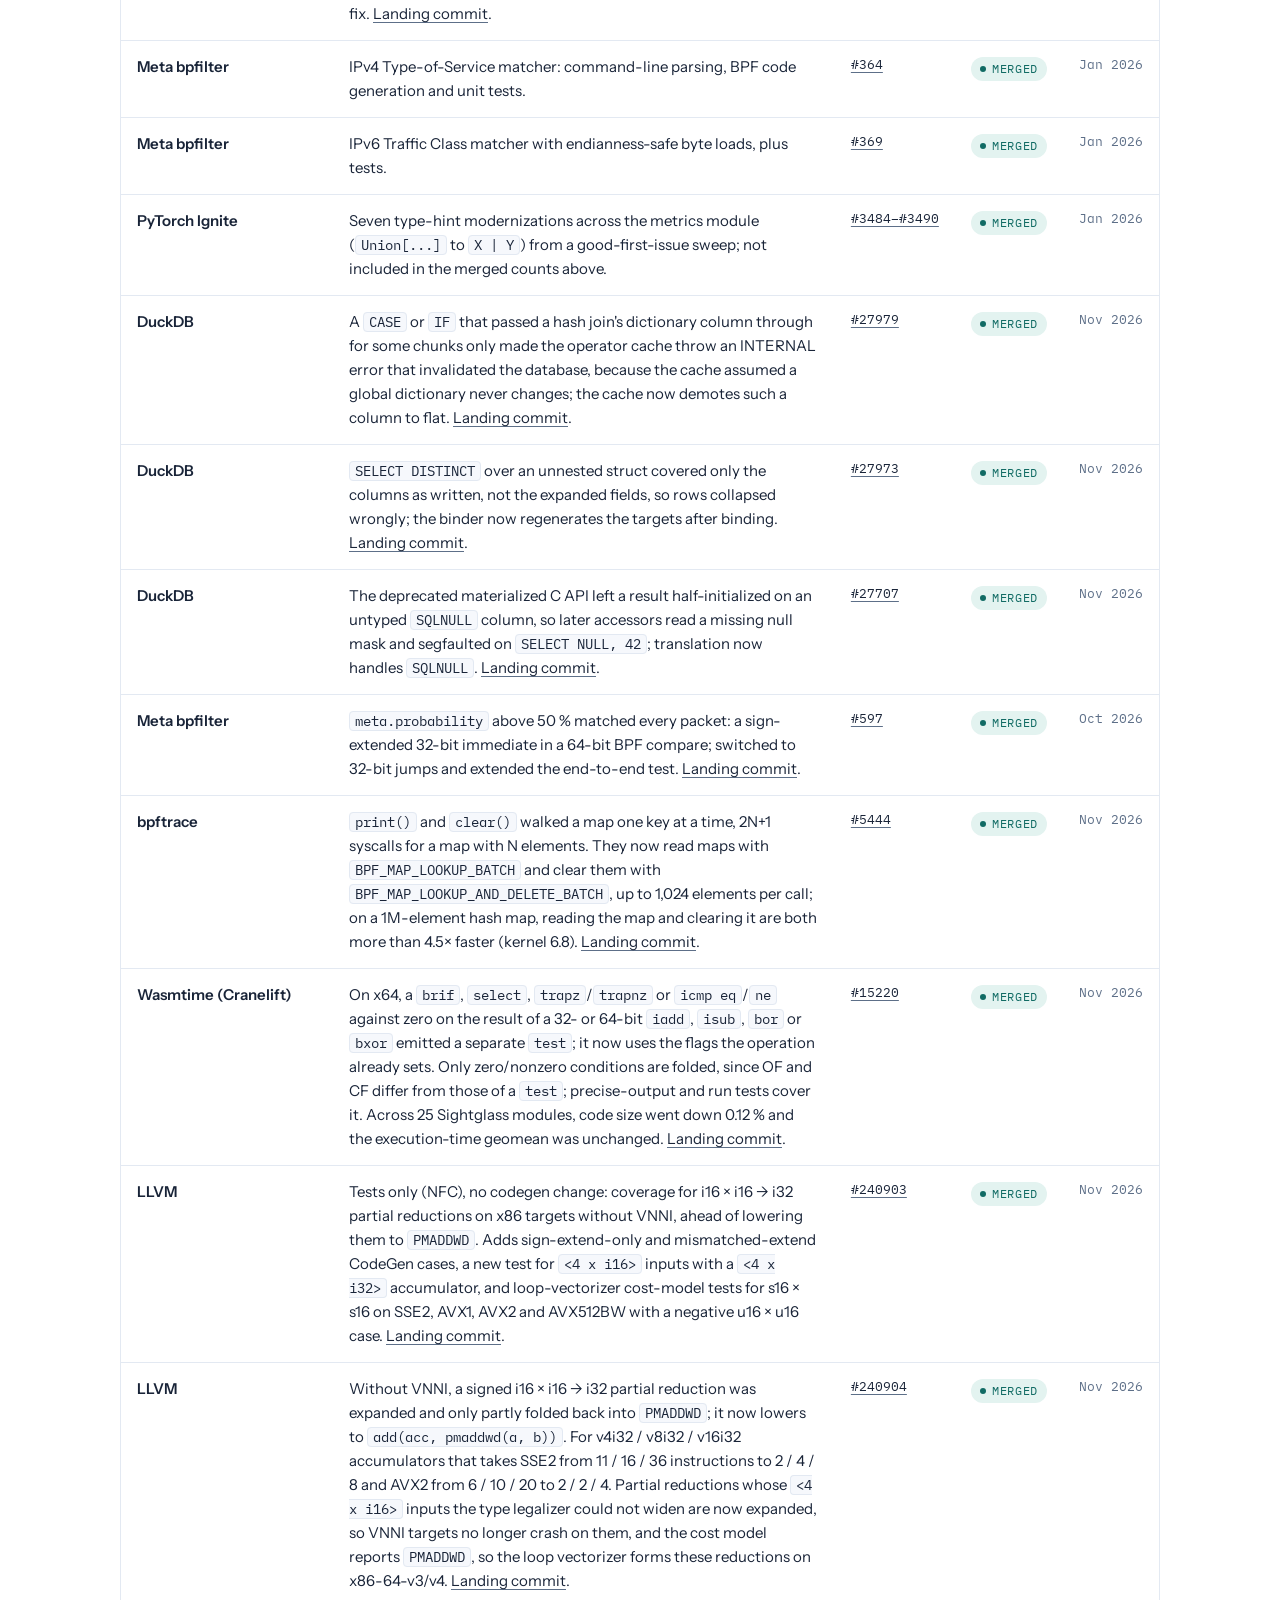
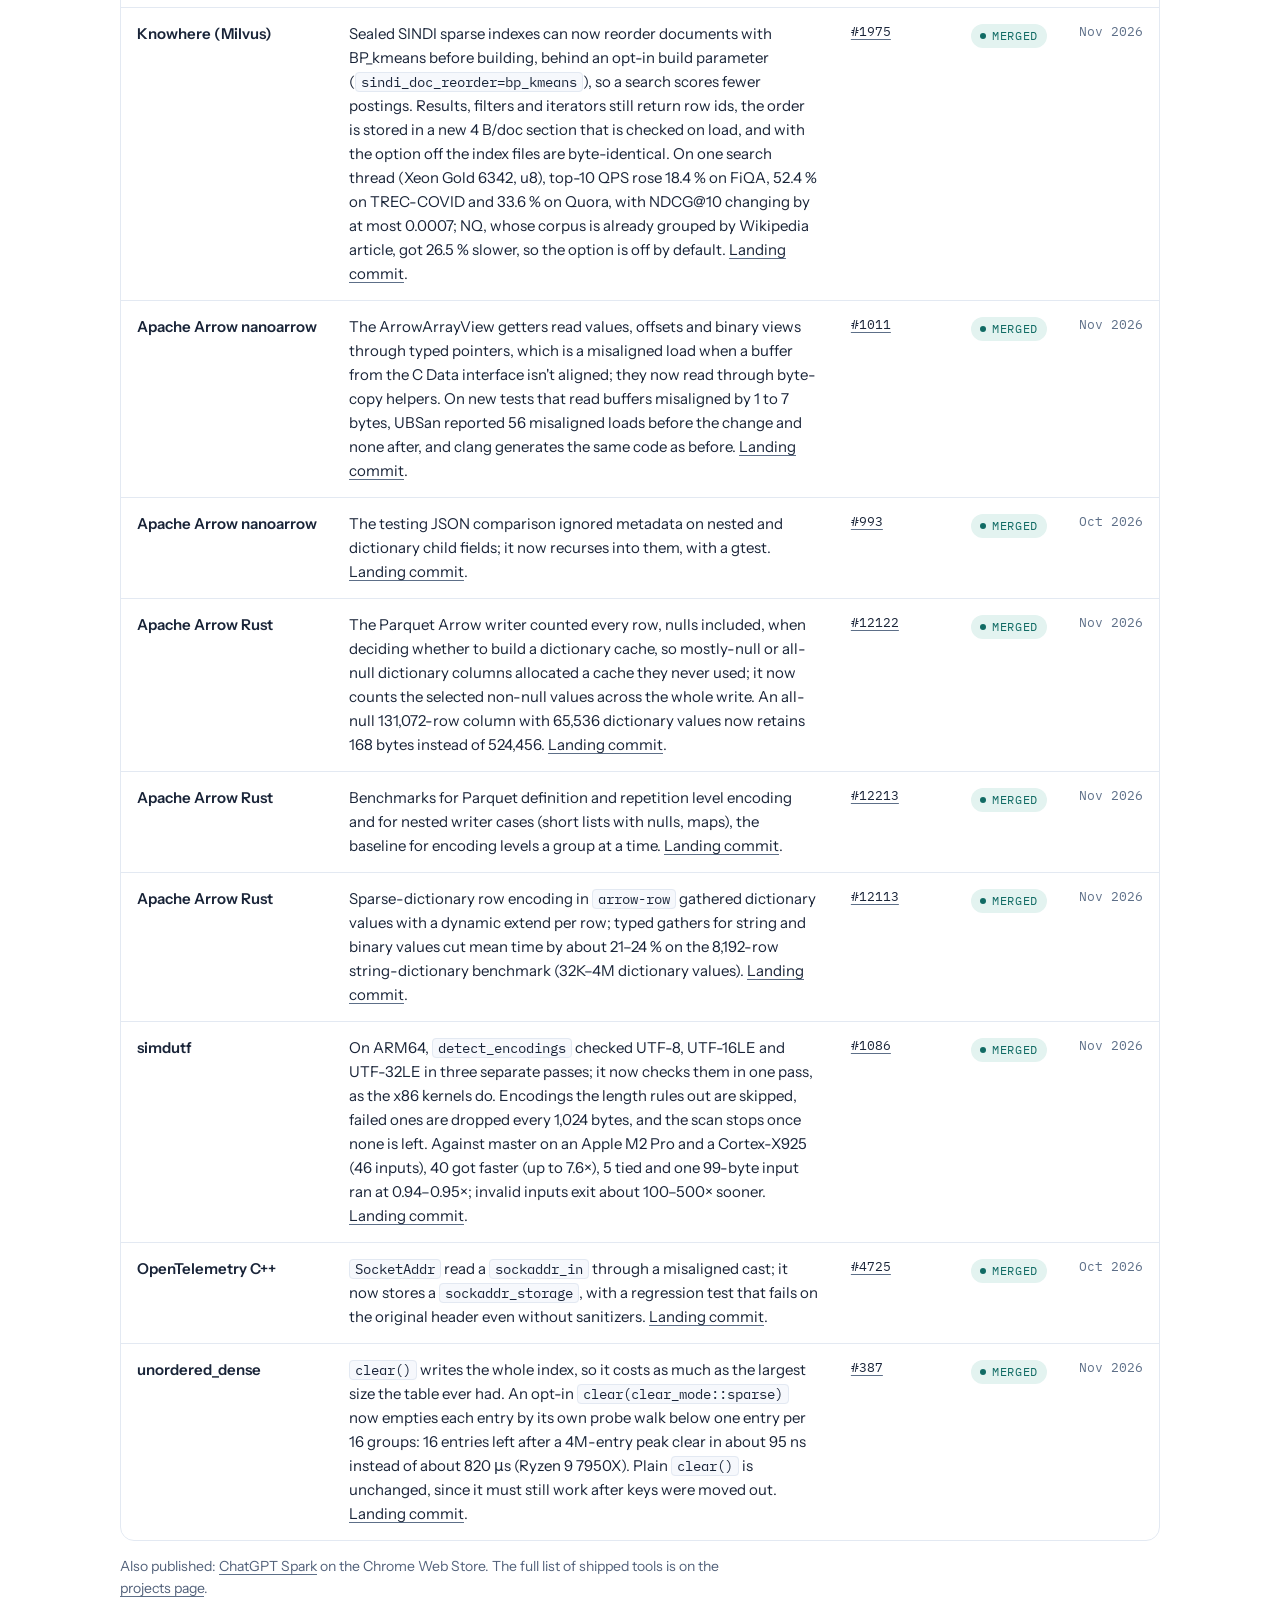
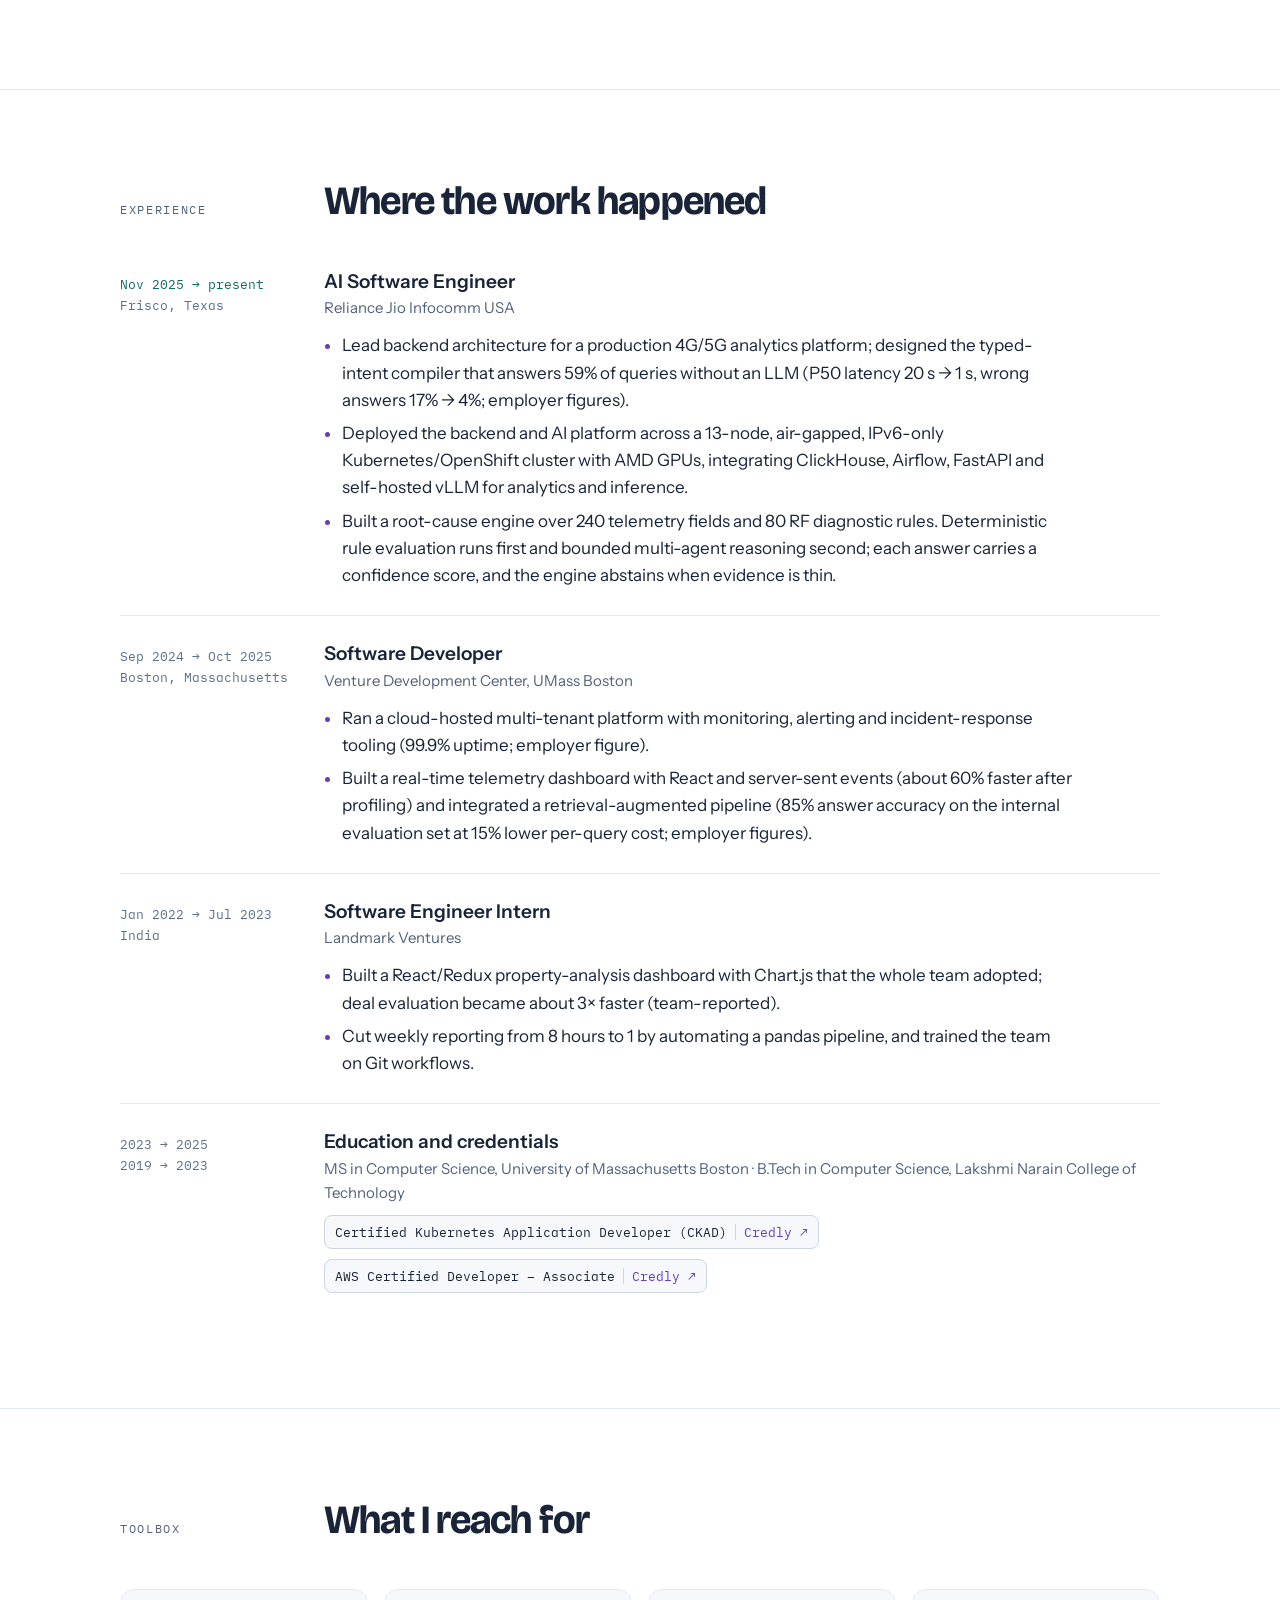
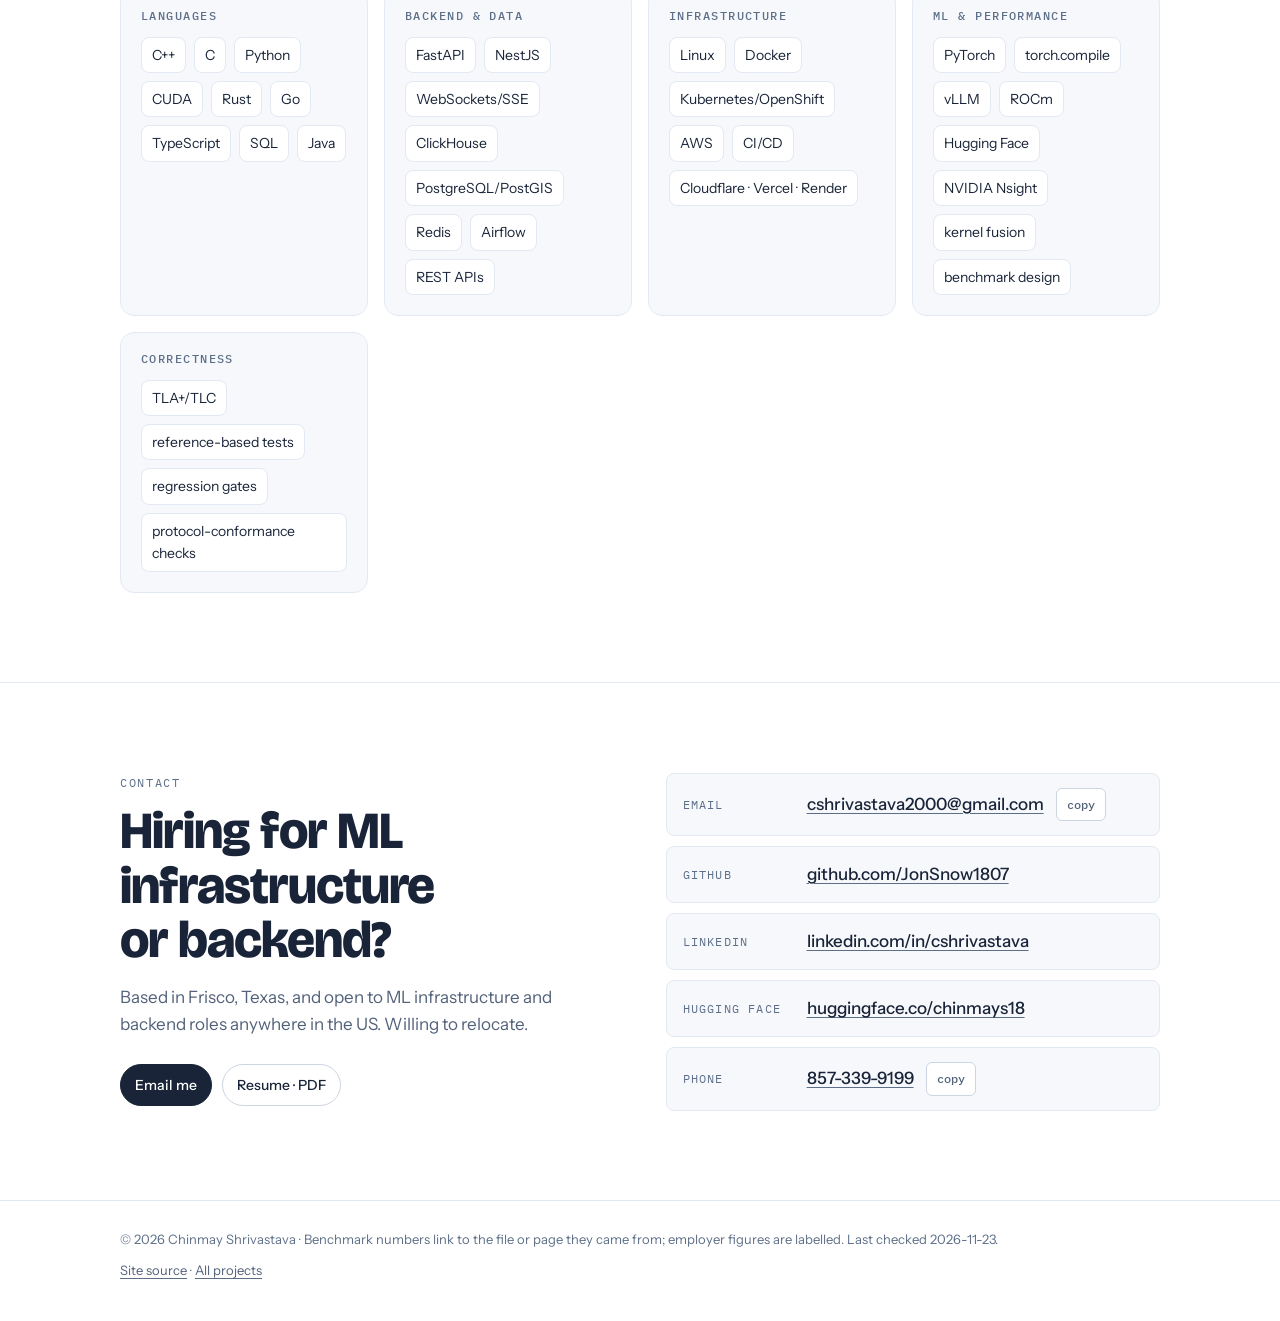
==== commit d775645a: "Add the merged nanoarrow #1011" ====
--- a/index.html
+++ b/index.html
@@ -78,7 +78,7 @@
           <h1 class="rise" style="--i:1">Chinmay<br>Shrivastava</h1>
           <div class="rule rise" style="--i:2" aria-hidden="true"><span></span><span></span></div>
           <p class="thesis rise" style="--i:3">I build high-performance backend and ML infrastructure, and I <strong>validate it against references</strong> instead of trusting it.</p>
-          <p class="lede rise" style="--i:4">At Reliance Jio I lead backend architecture for a production 4G/5G analytics platform on an air-gapped Kubernetes/OpenShift cluster, where a typed-intent compiler cut P50 latency from 20 s to 1 s. Outside work: thirty changes merged upstream, six into PyTorch core, four into Apache Arrow, three into DuckDB, three into Meta's bpfilter, three into vLLM, two into LLVM, two into the sherpa-onnx speech toolkit, and the rest into llama.cpp's CUDA backend, bpftrace, Wasmtime's Cranelift, simdutf, OpenTelemetry C++, Milvus's Knowhere vector search engine and the unordered_dense hash map, plus systems projects with committed benchmarks.</p>
+          <p class="lede rise" style="--i:4">At Reliance Jio I lead backend architecture for a production 4G/5G analytics platform on an air-gapped Kubernetes/OpenShift cluster, where a typed-intent compiler cut P50 latency from 20 s to 1 s. Outside work: thirty-one changes merged upstream, six into PyTorch core, five into Apache Arrow, three into DuckDB, three into Meta's bpfilter, three into vLLM, two into LLVM, two into the sherpa-onnx speech toolkit, and the rest into llama.cpp's CUDA backend, bpftrace, Wasmtime's Cranelift, simdutf, OpenTelemetry C++, Milvus's Knowhere vector search engine and the unordered_dense hash map, plus systems projects with committed benchmarks.</p>
           <div class="links rise" style="--i:5">
             <a class="pill primary" href="https://github.com/JonSnow1807" target="_blank" rel="noopener" data-cmd="GitHub profile" data-kind="link">
               <svg viewBox="0 0 24 24" fill="currentColor" aria-hidden="true"><path d="M12 .5A12 12 0 0 0 0 12.6c0 5.3 3.4 9.9 8.2 11.5.6.1.8-.3.8-.6v-2.2c-3.3.7-4-1.6-4-1.6-.6-1.4-1.4-1.8-1.4-1.8-1.1-.8.1-.8.1-.8 1.2.1 1.8 1.3 1.8 1.3 1.1 1.9 2.8 1.3 3.5 1 .1-.8.4-1.3.8-1.6-2.7-.3-5.5-1.4-5.5-6.1 0-1.3.5-2.4 1.2-3.3-.1-.3-.5-1.6.1-3.2 0 0 1-.3 3.3 1.3a11.4 11.4 0 0 1 6 0c2.3-1.6 3.3-1.3 3.3-1.3.7 1.7.2 2.9.1 3.2.8.9 1.2 2 1.2 3.3 0 4.7-2.8 5.8-5.5 6.1.4.4.8 1.1.8 2.3v3.3c0 .3.2.7.8.6A12 12 0 0 0 24 12.6 12 12 0 0 0 12 .5Z"/></svg>
@@ -95,7 +95,7 @@
           <dl>
             <dt>since</dt><dd>Nov 2025 · Reliance Jio</dd>
             <dt>focus</dt><dd>4G/5G analytics backend · GPU inference on Kubernetes/OpenShift</dd>
-            <dt>upstream</dt><dd>30 merged: vLLM ×3, PyTorch ×6, Apache Arrow ×4 (nanoarrow, Rust ×3), DuckDB ×3, bpfilter ×3, LLVM ×2, sherpa-onnx ×2, llama.cpp, bpftrace, Wasmtime, simdutf, OpenTelemetry C++, Knowhere, unordered_dense</dd>
+            <dt>upstream</dt><dd>31 merged: vLLM ×3, PyTorch ×6, Apache Arrow ×5 (nanoarrow ×2, Rust ×3), DuckDB ×3, bpfilter ×3, LLVM ×2, sherpa-onnx ×2, llama.cpp, bpftrace, Wasmtime, simdutf, OpenTelemetry C++, Knowhere, unordered_dense</dd>
             <dt>open to</dt><dd>ML infrastructure and backend roles · Open to relocation across the US</dd>
             <dt>contact</dt><dd><a href="mailto:cshrivastava2000@gmail.com">cshrivastava2000@gmail.com</a></dd>
           </dl>
@@ -116,9 +116,9 @@
         <div class="ledger reveal">
           <article class="tile">
             <span class="tag">upstream</span>
-            <div class="num">30</div>
+            <div class="num">31</div>
             <div class="what">Changes merged into vLLM, llama.cpp, PyTorch core, sherpa-onnx, DuckDB, Meta's bpfilter, bpftrace, Wasmtime (Cranelift), LLVM, Apache Arrow (nanoarrow and arrow-rs), simdutf, OpenTelemetry C++, Milvus Knowhere and unordered_dense</div>
-            <div class="src">vllm-project/vllm <a href="https://github.com/vllm-project/vllm/pull/67098" target="_blank" rel="noopener">#67098</a>, <a href="https://github.com/vllm-project/vllm/pull/67571" target="_blank" rel="noopener">#67571</a>, <a href="https://github.com/vllm-project/vllm/pull/67812" target="_blank" rel="noopener">#67812</a> · ggml-org/llama.cpp <a href="https://github.com/ggml-org/llama.cpp/pull/31345" target="_blank" rel="noopener">#31345</a> · pytorch/pytorch <a href="https://github.com/pytorch/pytorch/pull/158985" target="_blank" rel="noopener">#158985</a>, <a href="https://github.com/pytorch/pytorch/pull/173183" target="_blank" rel="noopener">#173183</a>, <a href="https://github.com/pytorch/pytorch/pull/203097" target="_blank" rel="noopener">#203097</a>, <a href="https://github.com/pytorch/pytorch/pull/203228" target="_blank" rel="noopener">#203228</a>, <a href="https://github.com/pytorch/pytorch/pull/201639" target="_blank" rel="noopener">#201639</a>, <a href="https://github.com/pytorch/pytorch/pull/202968" target="_blank" rel="noopener">#202968</a> · k2-fsa/sherpa-onnx <a href="https://github.com/k2-fsa/sherpa-onnx/pull/4282" target="_blank" rel="noopener">#4282</a>, <a href="https://github.com/k2-fsa/sherpa-onnx/pull/4283" target="_blank" rel="noopener">#4283</a> · duckdb/duckdb <a href="https://github.com/duckdb/duckdb/pull/27979" target="_blank" rel="noopener">#27979</a>, <a href="https://github.com/duckdb/duckdb/pull/27973" target="_blank" rel="noopener">#27973</a>, <a href="https://github.com/duckdb/duckdb/pull/27707" target="_blank" rel="noopener">#27707</a> · facebook/bpfilter <a href="https://github.com/facebook/bpfilter/pull/364" target="_blank" rel="noopener">#364</a>, <a href="https://github.com/facebook/bpfilter/pull/369" target="_blank" rel="noopener">#369</a>, <a href="https://github.com/facebook/bpfilter/pull/597" target="_blank" rel="noopener">#597</a> · bpftrace/bpftrace <a href="https://github.com/bpftrace/bpftrace/pull/5444" target="_blank" rel="noopener">#5444</a> · bytecodealliance/wasmtime <a href="https://github.com/bytecodealliance/wasmtime/pull/15220" target="_blank" rel="noopener">#15220</a> · llvm/llvm-project <a href="https://github.com/llvm/llvm-project/pull/240903" target="_blank" rel="noopener">#240903</a>, <a href="https://github.com/llvm/llvm-project/pull/240904" target="_blank" rel="noopener">#240904</a> · apache/arrow-nanoarrow <a href="https://github.com/apache/arrow-nanoarrow/pull/993" target="_blank" rel="noopener">#993</a> · apache/arrow-rs <a href="https://github.com/apache/arrow-rs/pull/12122" target="_blank" rel="noopener">#12122</a>, <a href="https://github.com/apache/arrow-rs/pull/12213" target="_blank" rel="noopener">#12213</a>, <a href="https://github.com/apache/arrow-rs/pull/12113" target="_blank" rel="noopener">#12113</a> · simdutf/simdutf <a href="https://github.com/simdutf/simdutf/pull/1086" target="_blank" rel="noopener">#1086</a> · open-telemetry/opentelemetry-cpp <a href="https://github.com/open-telemetry/opentelemetry-cpp/pull/4725" target="_blank" rel="noopener">#4725</a> · zilliztech/knowhere <a href="https://github.com/zilliztech/knowhere/pull/1975" target="_blank" rel="noopener">#1975</a> · martinus/unordered_dense <a href="https://github.com/martinus/unordered_dense/pull/387" target="_blank" rel="noopener">#387</a></div>
+            <div class="src">vllm-project/vllm <a href="https://github.com/vllm-project/vllm/pull/67098" target="_blank" rel="noopener">#67098</a>, <a href="https://github.com/vllm-project/vllm/pull/67571" target="_blank" rel="noopener">#67571</a>, <a href="https://github.com/vllm-project/vllm/pull/67812" target="_blank" rel="noopener">#67812</a> · ggml-org/llama.cpp <a href="https://github.com/ggml-org/llama.cpp/pull/31345" target="_blank" rel="noopener">#31345</a> · pytorch/pytorch <a href="https://github.com/pytorch/pytorch/pull/158985" target="_blank" rel="noopener">#158985</a>, <a href="https://github.com/pytorch/pytorch/pull/173183" target="_blank" rel="noopener">#173183</a>, <a href="https://github.com/pytorch/pytorch/pull/203097" target="_blank" rel="noopener">#203097</a>, <a href="https://github.com/pytorch/pytorch/pull/203228" target="_blank" rel="noopener">#203228</a>, <a href="https://github.com/pytorch/pytorch/pull/201639" target="_blank" rel="noopener">#201639</a>, <a href="https://github.com/pytorch/pytorch/pull/202968" target="_blank" rel="noopener">#202968</a> · k2-fsa/sherpa-onnx <a href="https://github.com/k2-fsa/sherpa-onnx/pull/4282" target="_blank" rel="noopener">#4282</a>, <a href="https://github.com/k2-fsa/sherpa-onnx/pull/4283" target="_blank" rel="noopener">#4283</a> · duckdb/duckdb <a href="https://github.com/duckdb/duckdb/pull/27979" target="_blank" rel="noopener">#27979</a>, <a href="https://github.com/duckdb/duckdb/pull/27973" target="_blank" rel="noopener">#27973</a>, <a href="https://github.com/duckdb/duckdb/pull/27707" target="_blank" rel="noopener">#27707</a> · facebook/bpfilter <a href="https://github.com/facebook/bpfilter/pull/364" target="_blank" rel="noopener">#364</a>, <a href="https://github.com/facebook/bpfilter/pull/369" target="_blank" rel="noopener">#369</a>, <a href="https://github.com/facebook/bpfilter/pull/597" target="_blank" rel="noopener">#597</a> · bpftrace/bpftrace <a href="https://github.com/bpftrace/bpftrace/pull/5444" target="_blank" rel="noopener">#5444</a> · bytecodealliance/wasmtime <a href="https://github.com/bytecodealliance/wasmtime/pull/15220" target="_blank" rel="noopener">#15220</a> · llvm/llvm-project <a href="https://github.com/llvm/llvm-project/pull/240903" target="_blank" rel="noopener">#240903</a>, <a href="https://github.com/llvm/llvm-project/pull/240904" target="_blank" rel="noopener">#240904</a> · apache/arrow-nanoarrow <a href="https://github.com/apache/arrow-nanoarrow/pull/1011" target="_blank" rel="noopener">#1011</a>, <a href="https://github.com/apache/arrow-nanoarrow/pull/993" target="_blank" rel="noopener">#993</a> · apache/arrow-rs <a href="https://github.com/apache/arrow-rs/pull/12122" target="_blank" rel="noopener">#12122</a>, <a href="https://github.com/apache/arrow-rs/pull/12213" target="_blank" rel="noopener">#12213</a>, <a href="https://github.com/apache/arrow-rs/pull/12113" target="_blank" rel="noopener">#12113</a> · simdutf/simdutf <a href="https://github.com/simdutf/simdutf/pull/1086" target="_blank" rel="noopener">#1086</a> · open-telemetry/opentelemetry-cpp <a href="https://github.com/open-telemetry/opentelemetry-cpp/pull/4725" target="_blank" rel="noopener">#4725</a> · zilliztech/knowhere <a href="https://github.com/zilliztech/knowhere/pull/1975" target="_blank" rel="noopener">#1975</a> · martinus/unordered_dense <a href="https://github.com/martinus/unordered_dense/pull/387" target="_blank" rel="noopener">#387</a></div>
           </article>
 
           <article class="tile">
@@ -435,6 +435,13 @@
               </tr>
               <tr>
                 <td class="project">Apache Arrow nanoarrow</td>
+                <td>The ArrowArrayView getters read values, offsets and binary views through typed pointers, which is a misaligned load when a buffer from the C Data interface isn't aligned; they now read through byte-copy helpers. On new tests that read buffers misaligned by 1 to 7 bytes, UBSan reported 56 misaligned loads before the change and none after, and clang generates the same code as before. <a href="https://github.com/apache/arrow-nanoarrow/commit/109062c7d450459ada88424eecf6931bc6745196" target="_blank" rel="noopener">Landing commit</a>.</td>
+                <td class="ref"><a href="https://github.com/apache/arrow-nanoarrow/pull/1011" target="_blank" rel="noopener" data-cmd="nanoarrow #1011 unaligned getter reads" data-kind="pull request">#1011</a></td>
+                <td><span class="chip merged">merged</span></td>
+                <td class="date">Nov 2026</td>
+              </tr>
+              <tr>
+                <td class="project">Apache Arrow nanoarrow</td>
                 <td>The testing JSON comparison ignored metadata on nested and dictionary child fields; it now recurses into them, with a gtest. <a href="https://github.com/apache/arrow-nanoarrow/commit/08d23f647c4a81b20bf3af902c93d23401a76b24" target="_blank" rel="noopener">Landing commit</a>.</td>
                 <td class="ref"><a href="https://github.com/apache/arrow-nanoarrow/pull/993" target="_blank" rel="noopener" data-cmd="nanoarrow #993 nested child metadata comparison" data-kind="pull request">#993</a></td>
                 <td><span class="chip merged">merged</span></td>
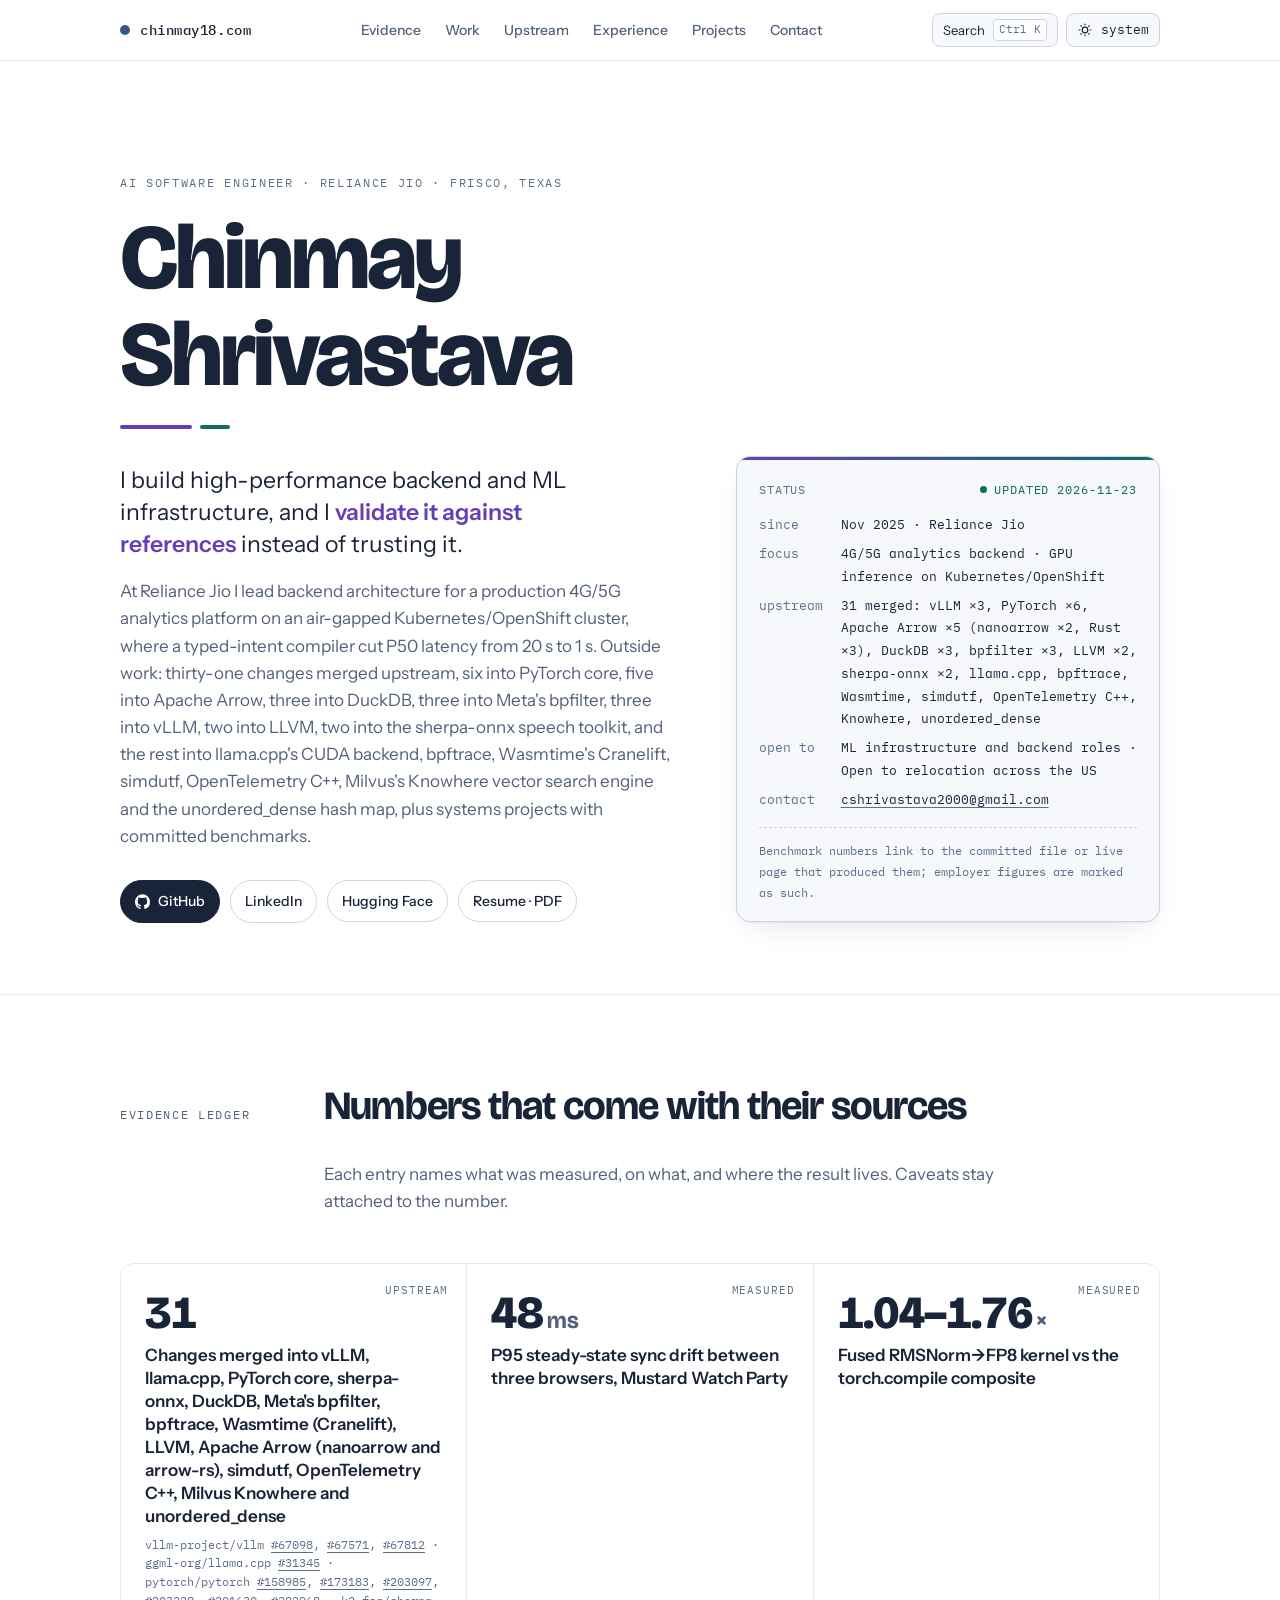
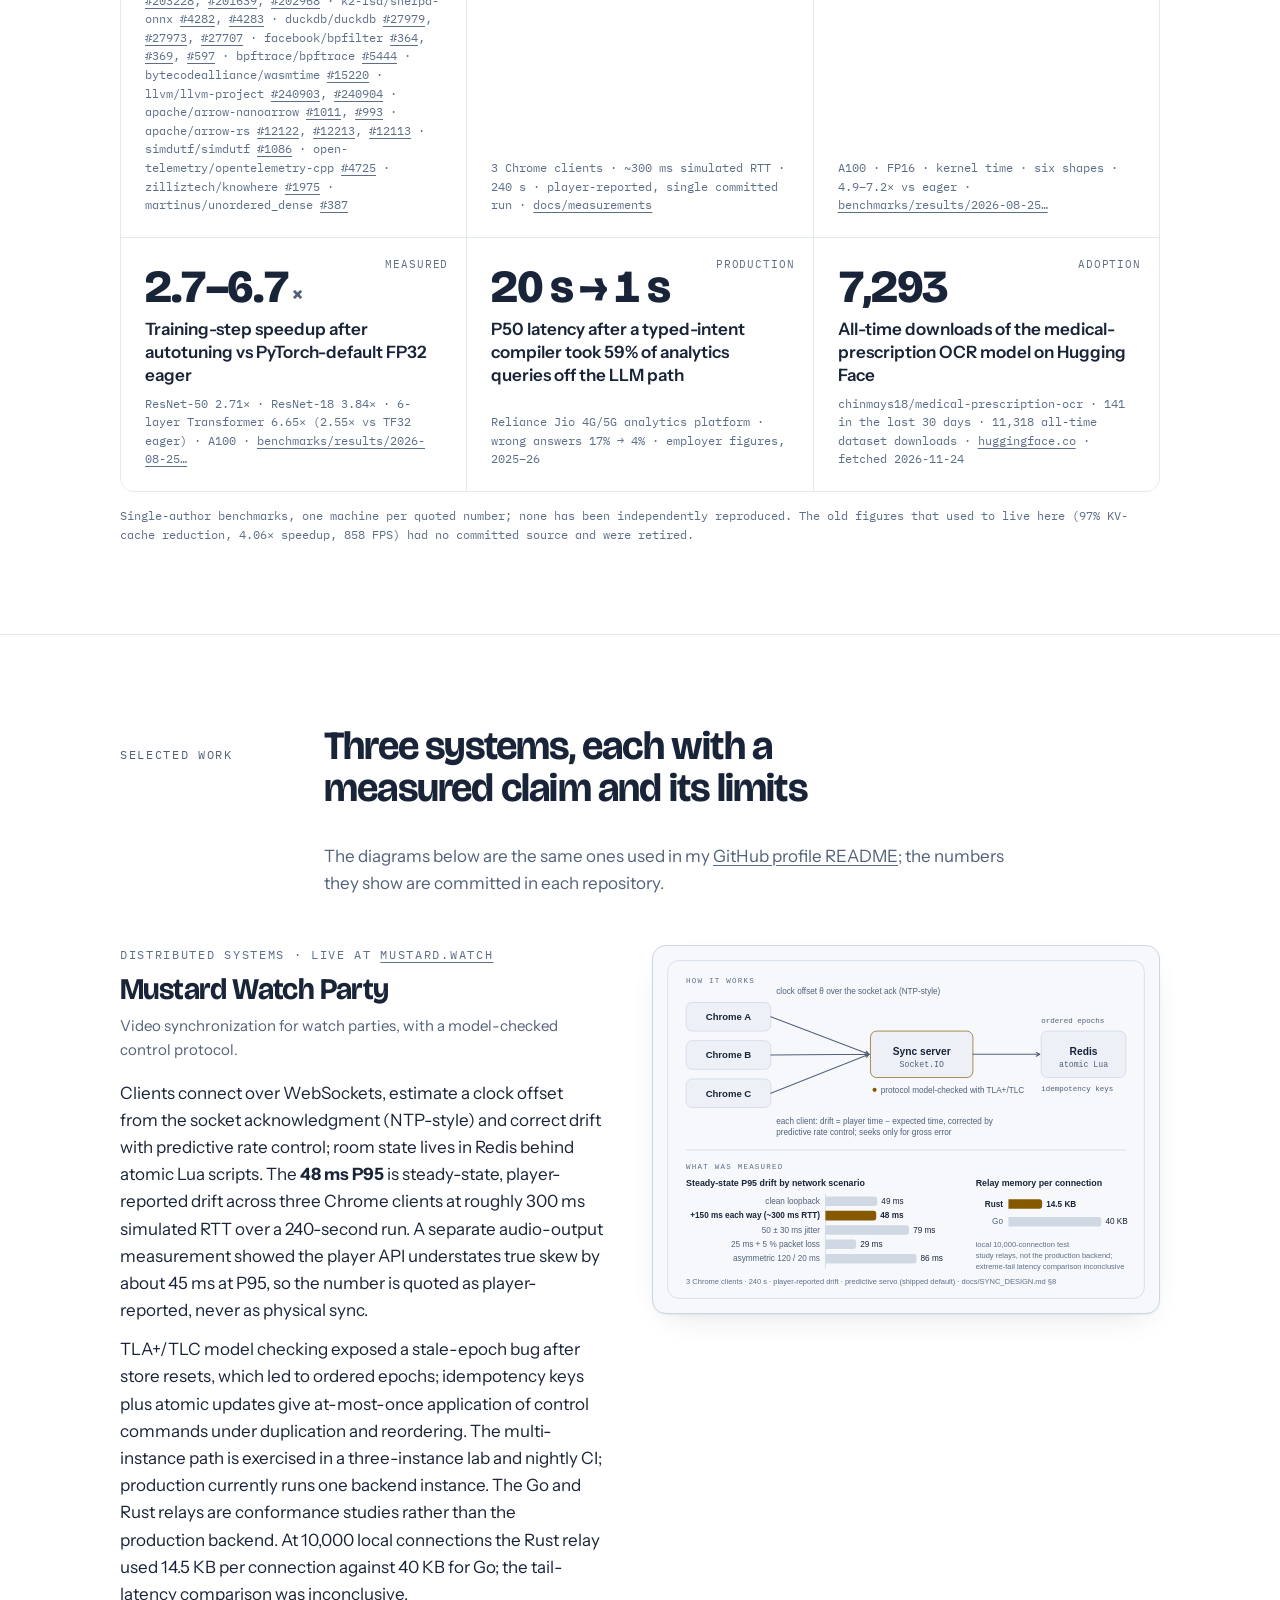
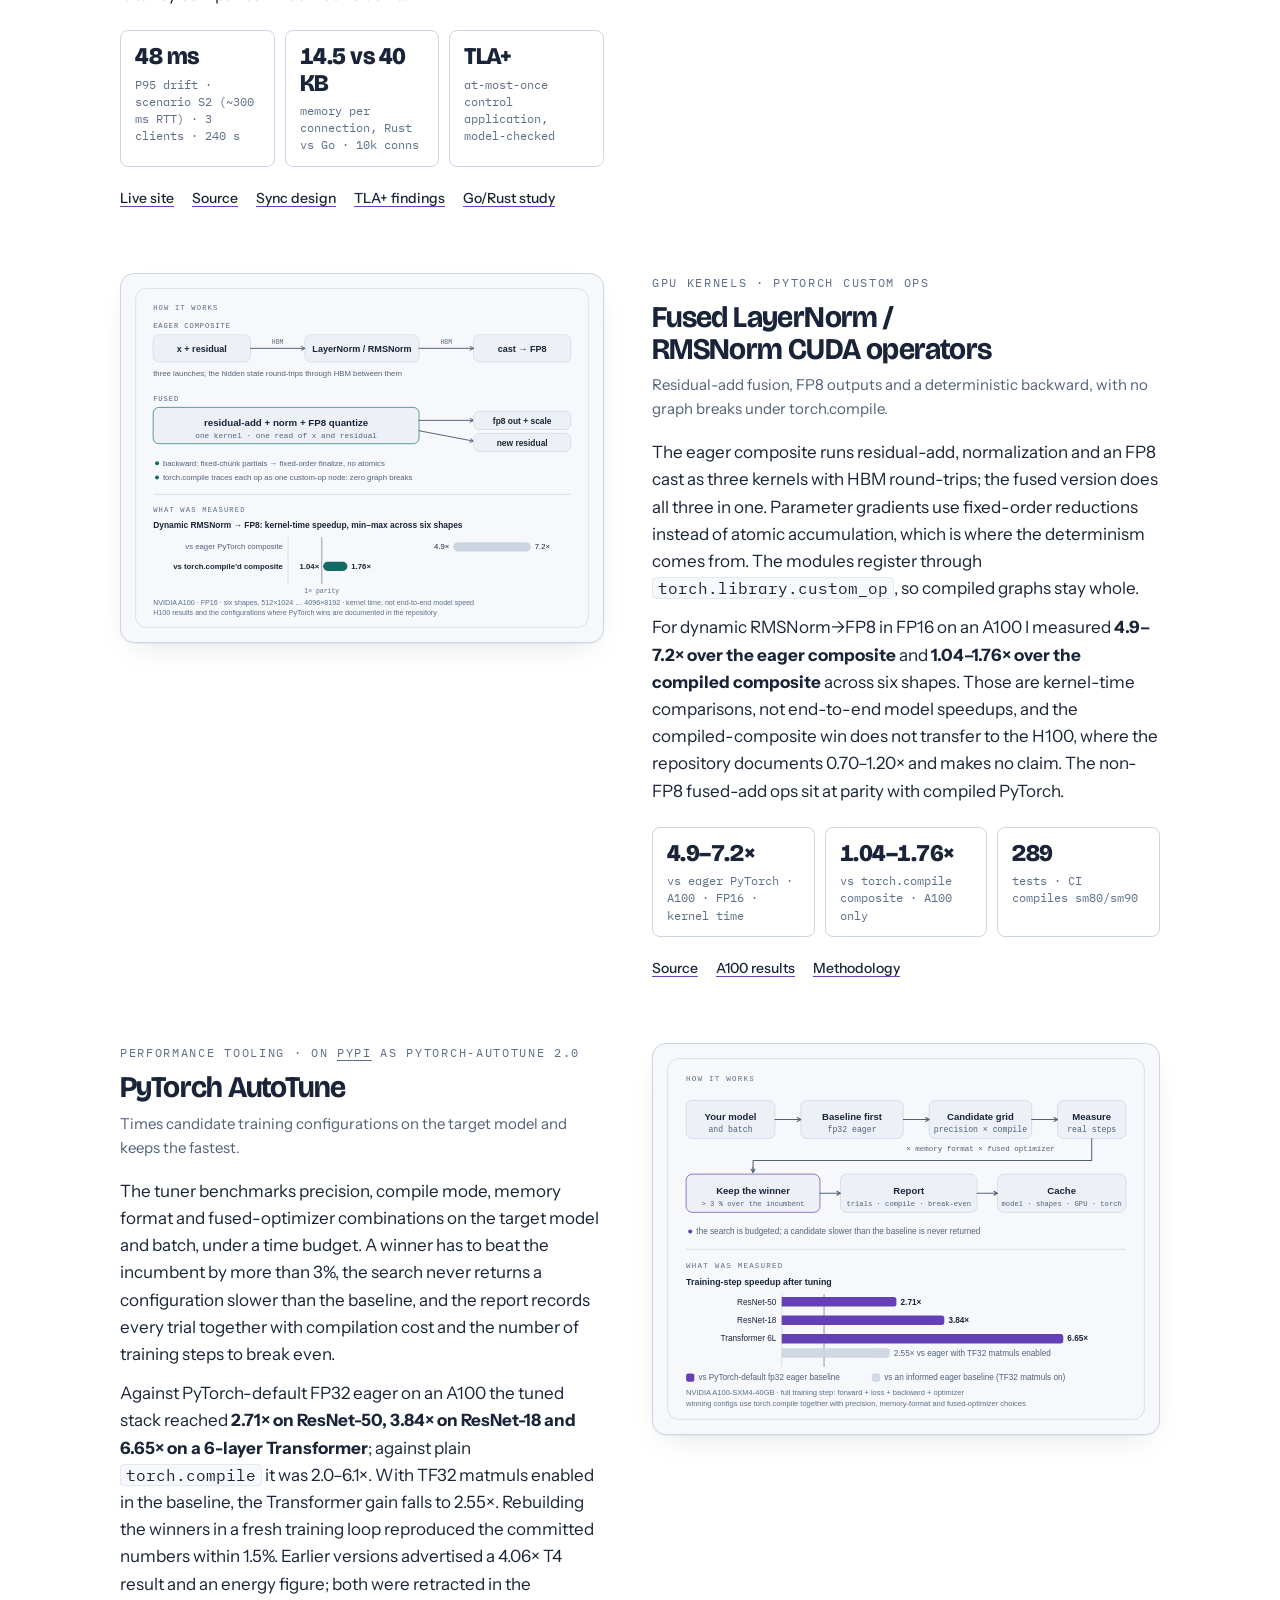
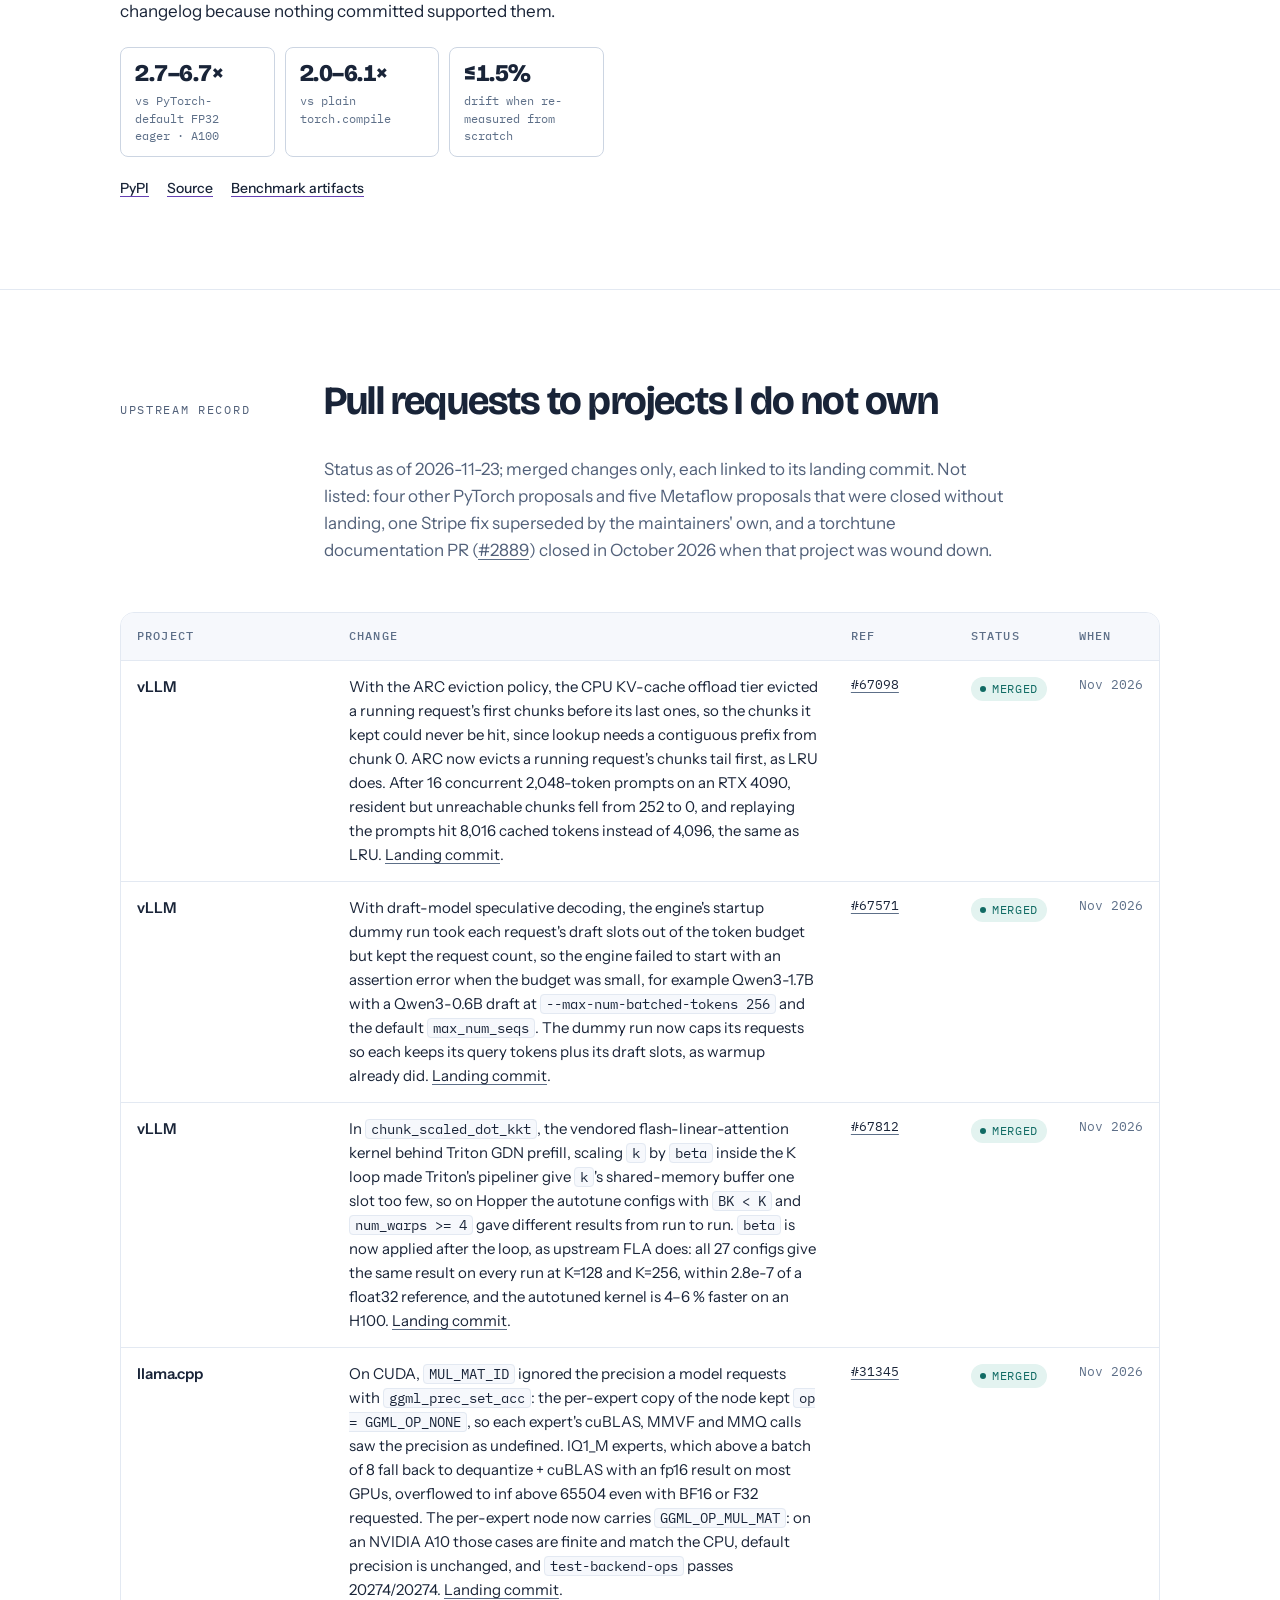
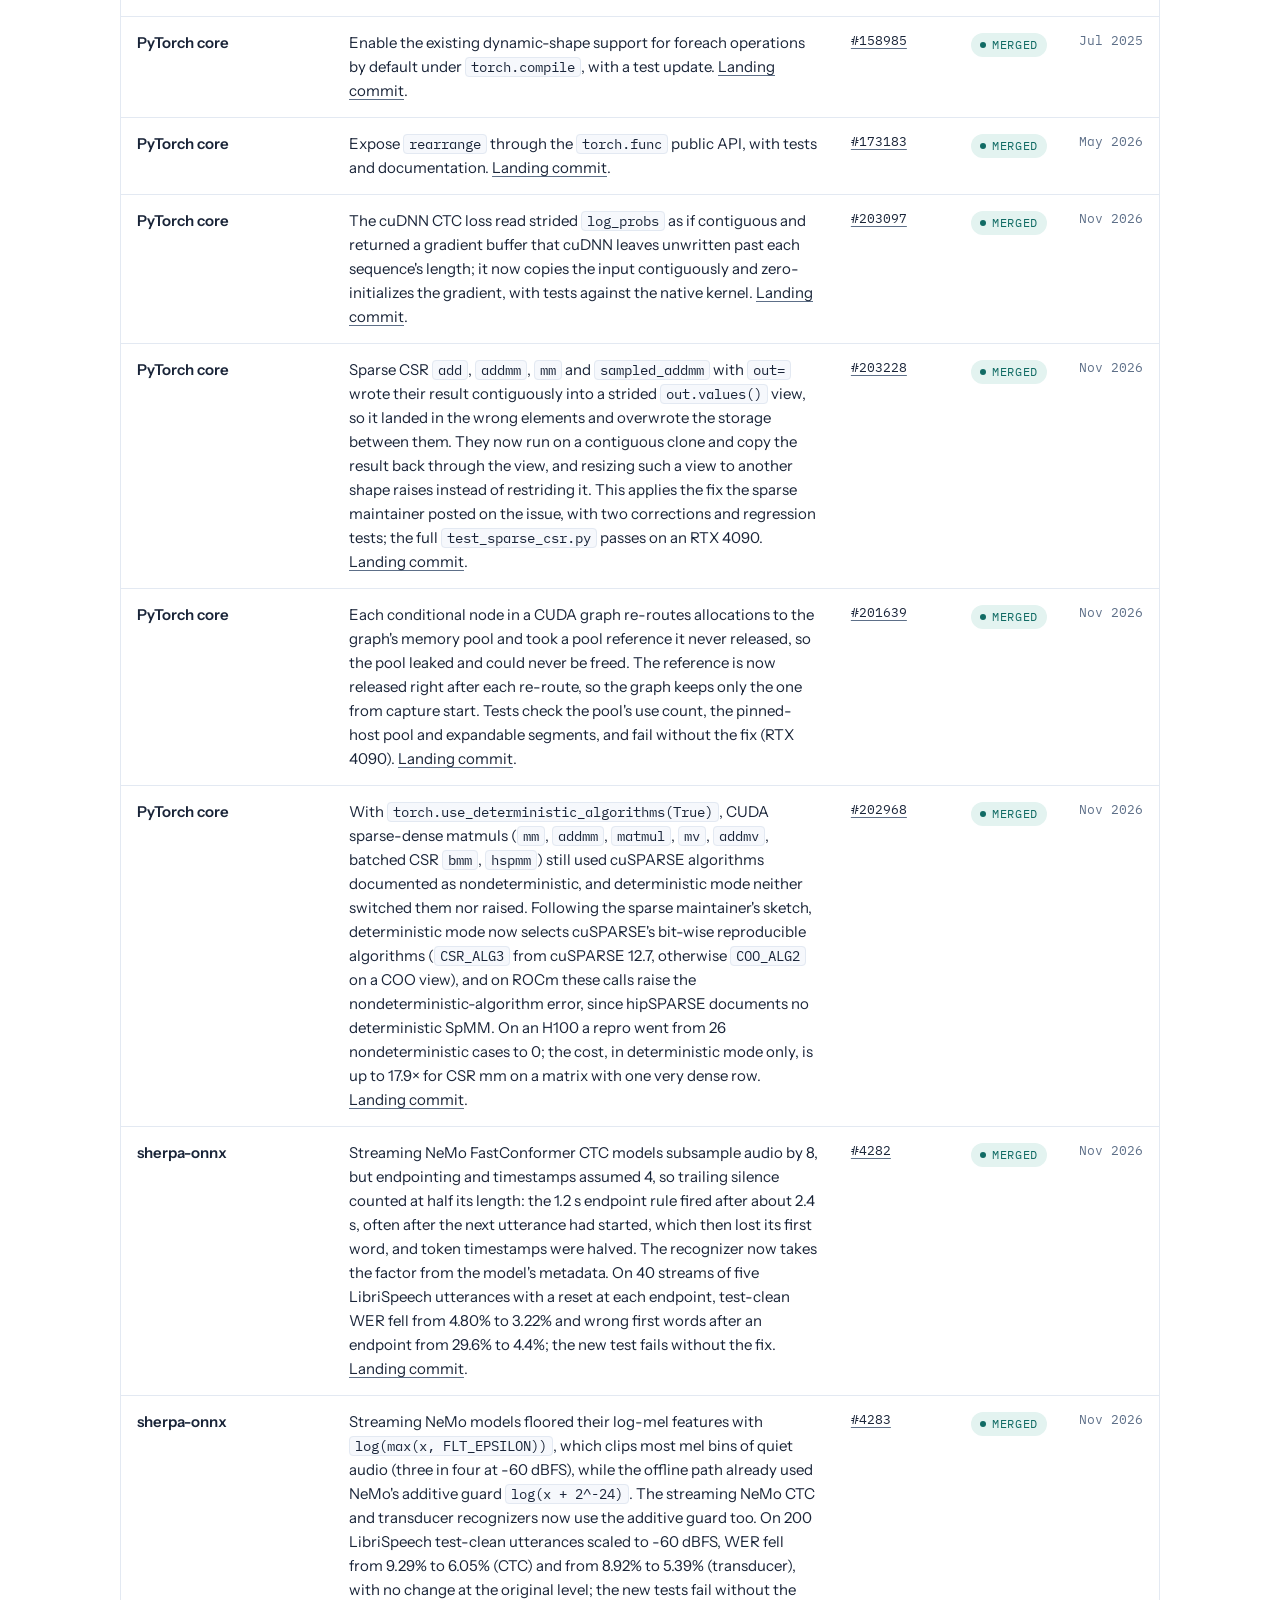
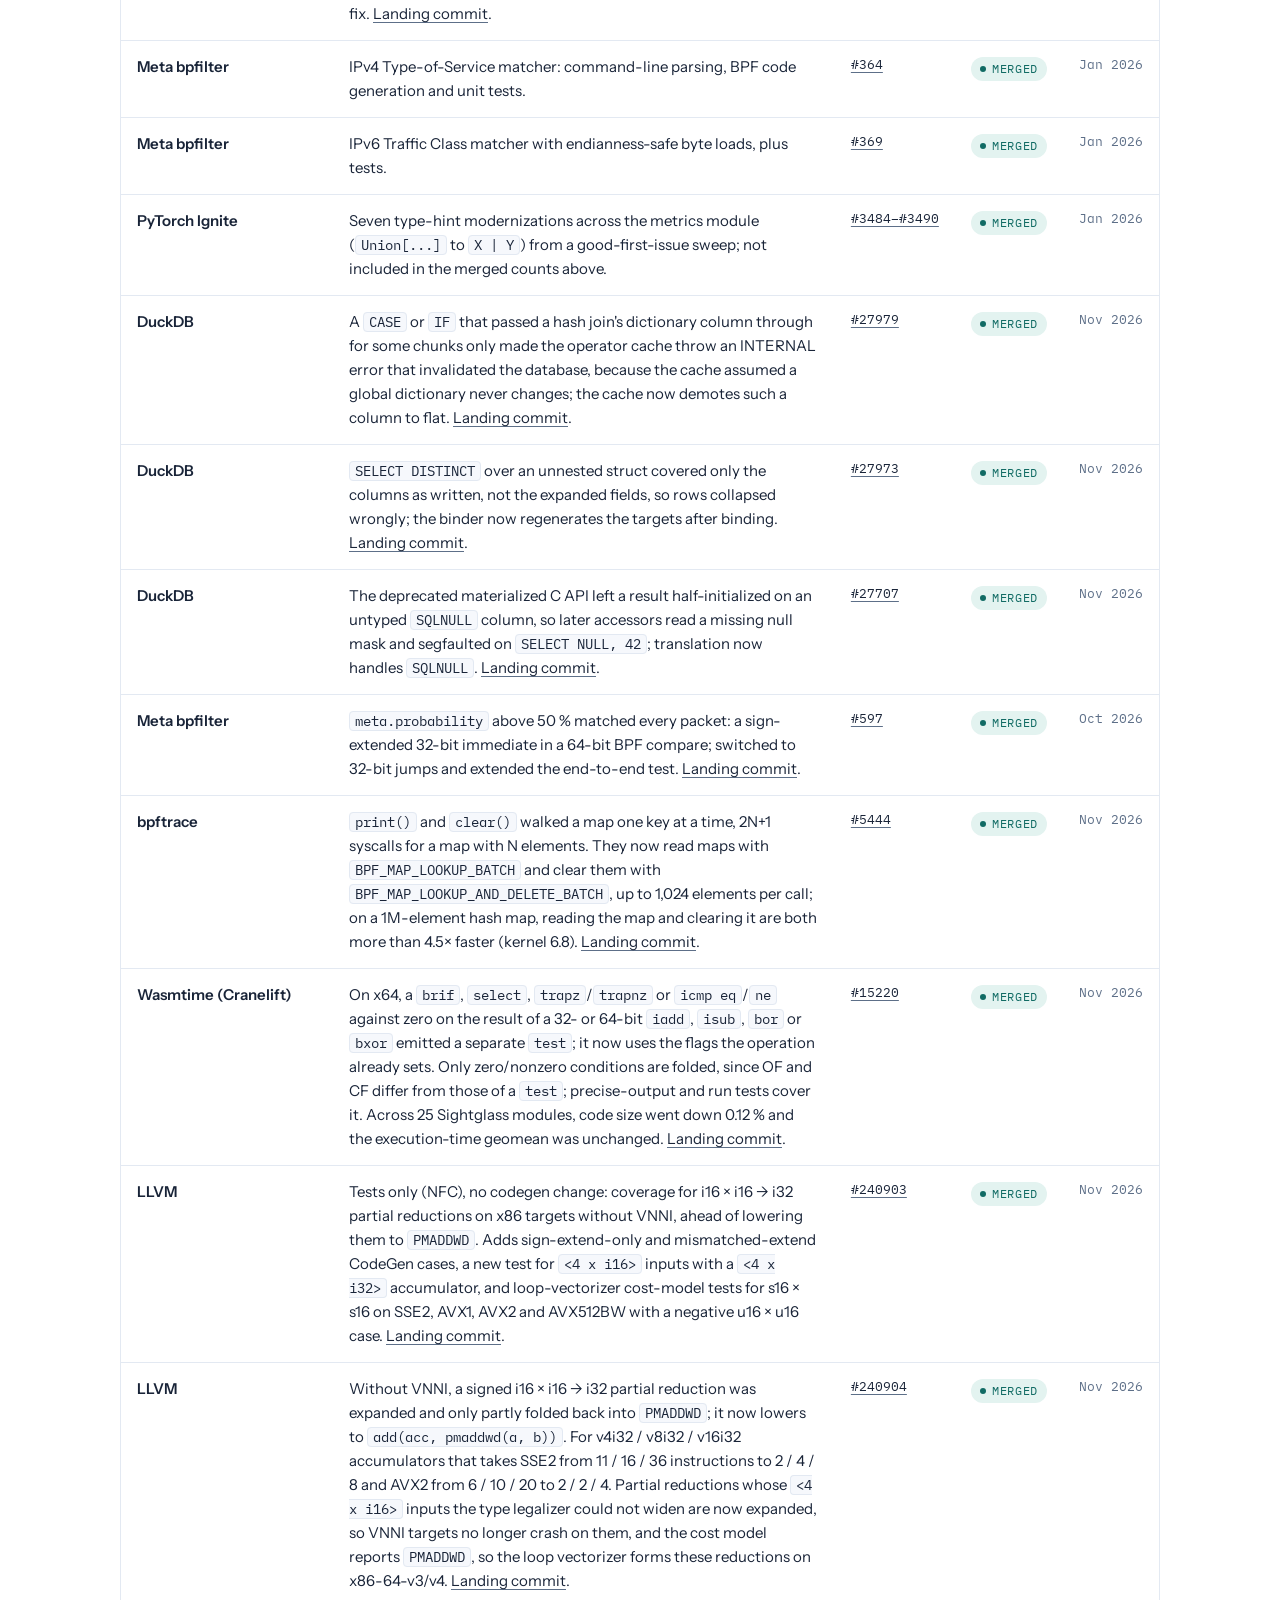
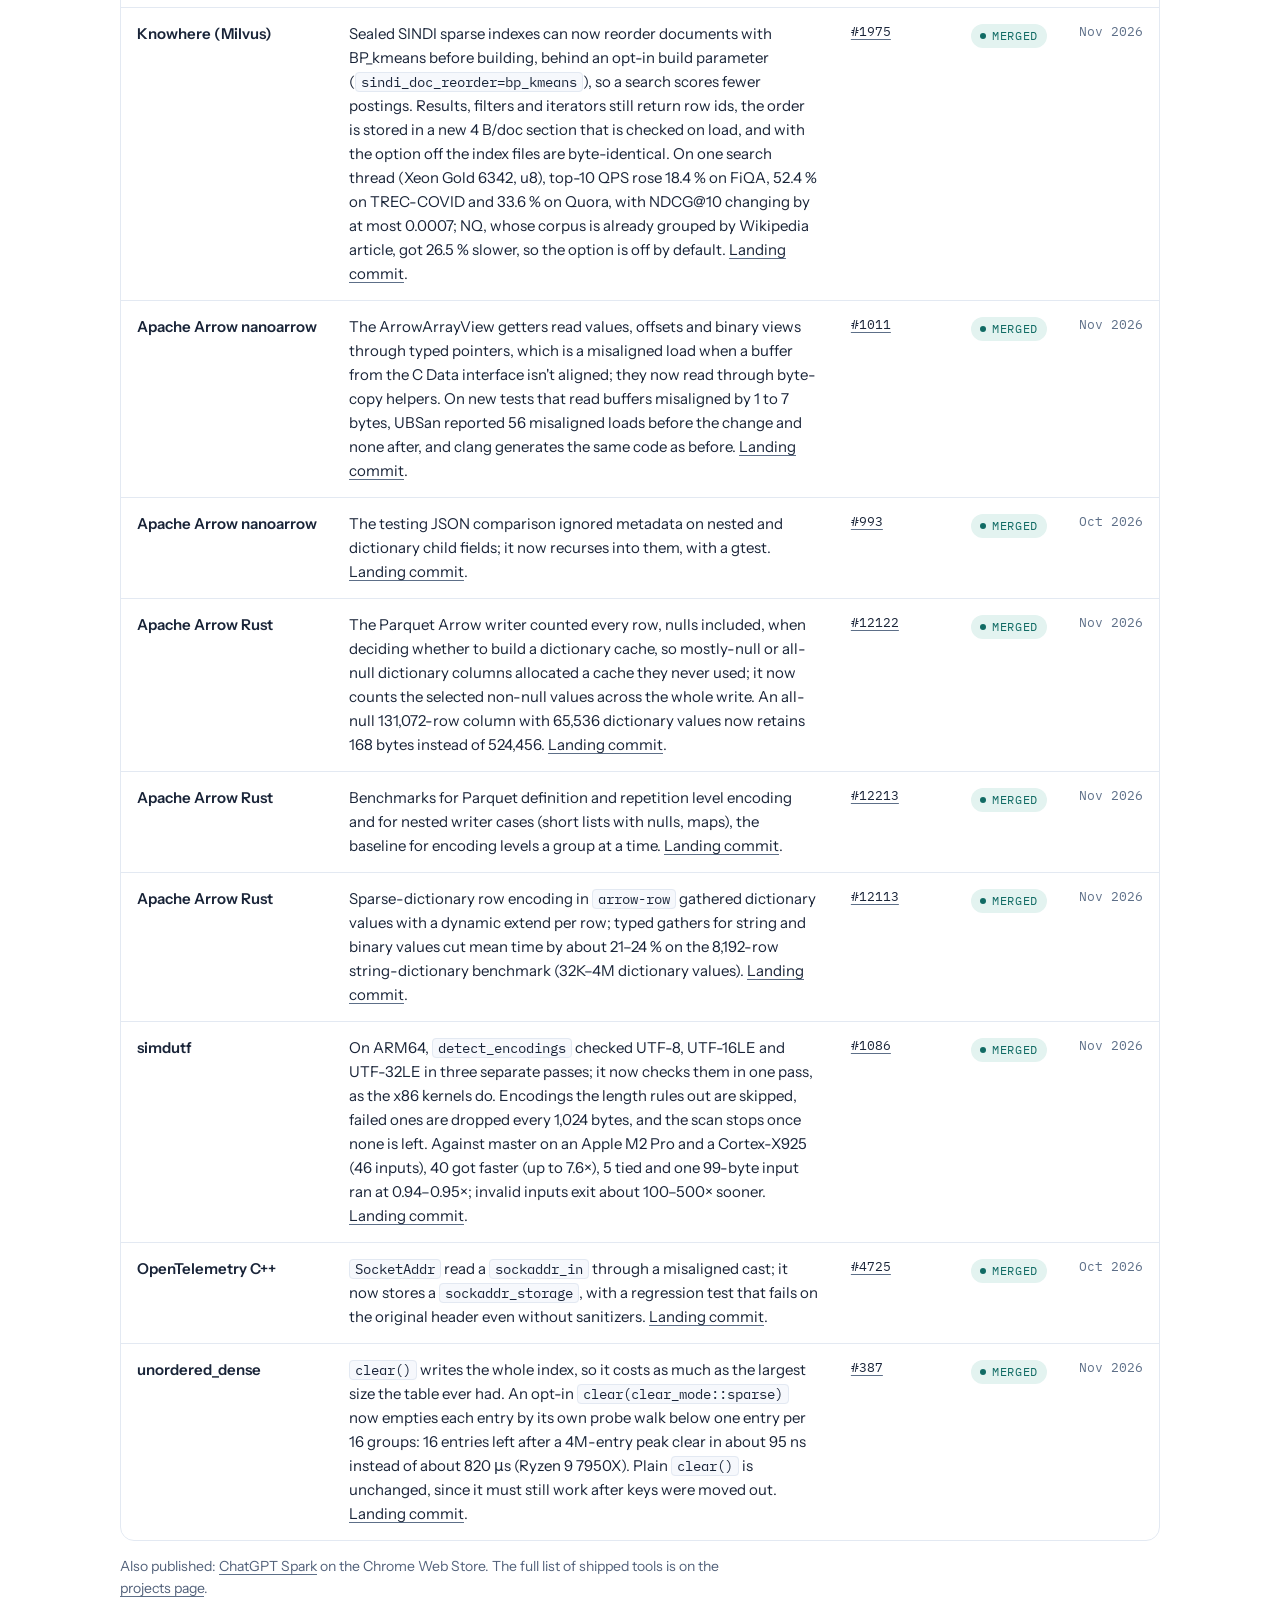
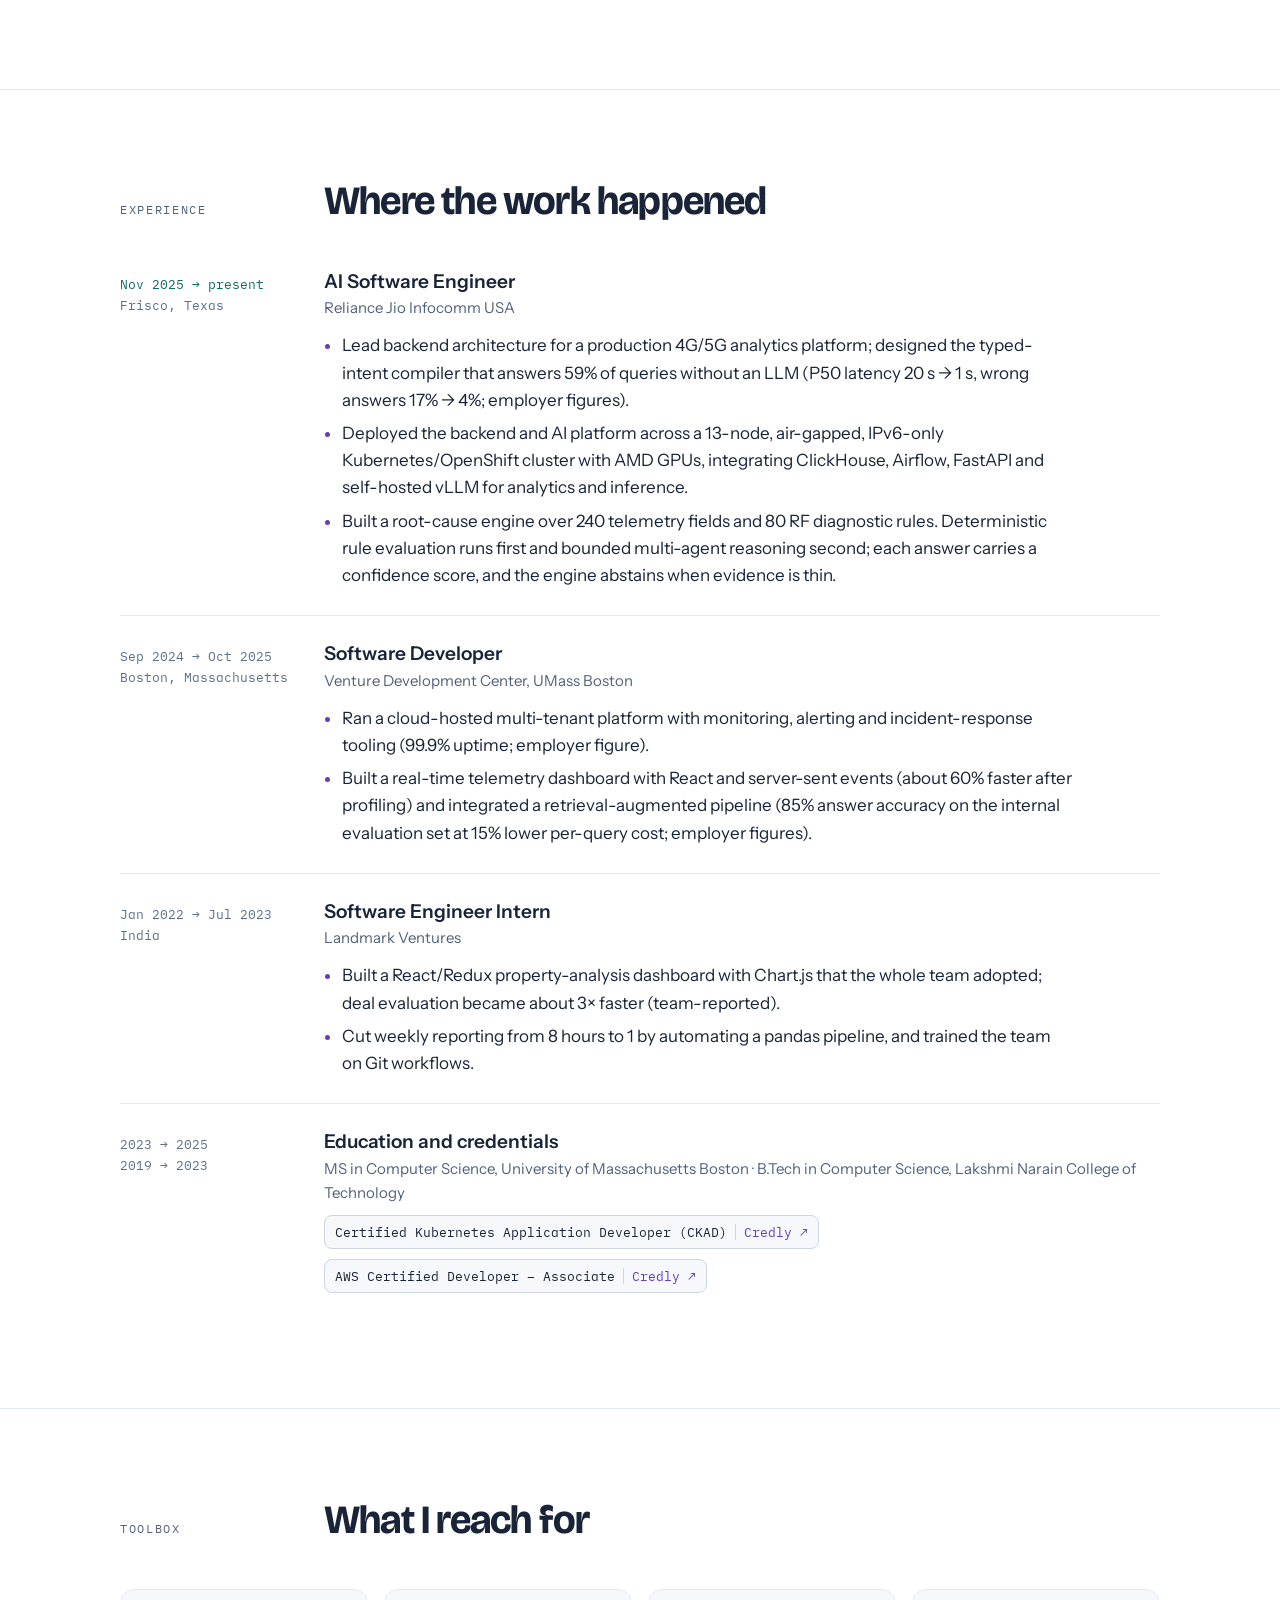
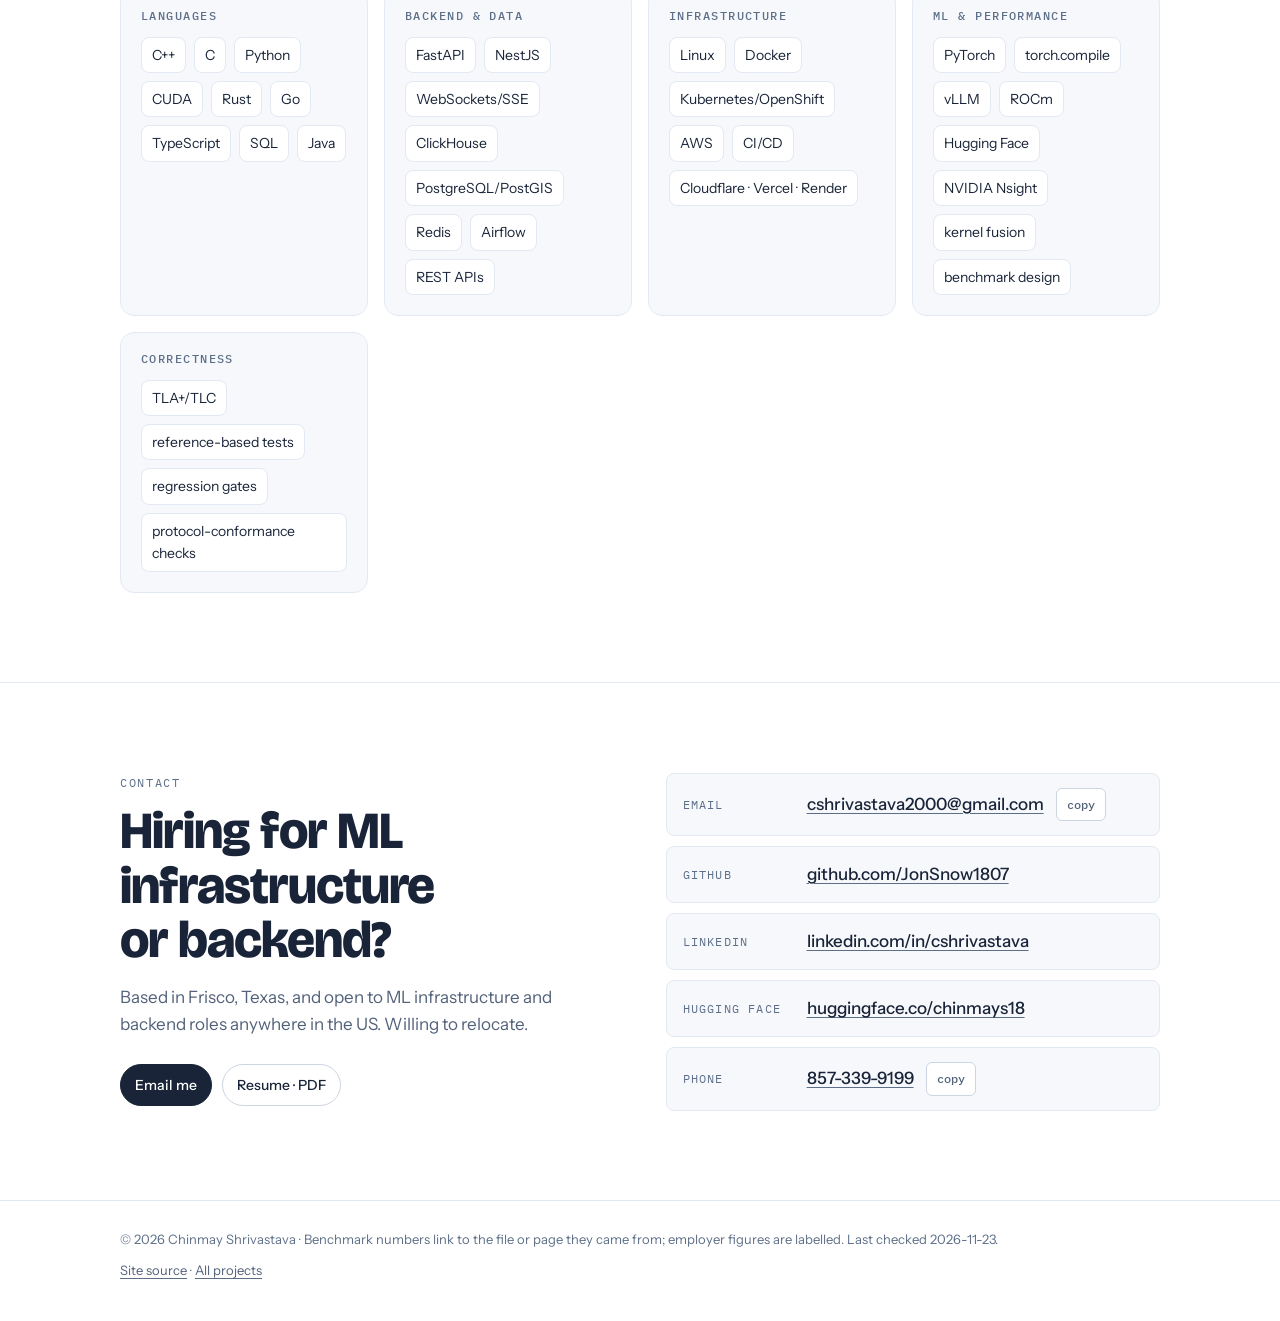
==== commit 4d800dd5: "Update Hugging Face download counts" ====
--- a/index.html
+++ b/index.html
@@ -151,9 +151,9 @@
 
           <article class="tile">
             <span class="tag">adoption</span>
-            <div class="num" data-stat="hf_model_all">7,285</div>
+            <div class="num" data-stat="hf_model_all">7,293</div>
             <div class="what">All-time downloads of the medical-prescription OCR model on Hugging Face</div>
-            <div class="src">chinmays18/medical-prescription-ocr · <span data-stat="hf_model_30d">138</span> in the last 30 days · <span data-stat="hf_dataset_all">11,308</span> all-time dataset downloads · <a href="https://huggingface.co/chinmays18/medical-prescription-ocr" target="_blank" rel="noopener">huggingface.co</a> · fetched <span data-stat="fetched">2026-11-23</span></div>
+            <div class="src">chinmays18/medical-prescription-ocr · <span data-stat="hf_model_30d">141</span> in the last 30 days · <span data-stat="hf_dataset_all">11,318</span> all-time dataset downloads · <a href="https://huggingface.co/chinmays18/medical-prescription-ocr" target="_blank" rel="noopener">huggingface.co</a> · fetched <span data-stat="fetched">2026-11-24</span></div>
           </article>
         </div>
         <p class="ledger-note">Single-author benchmarks, one machine per quoted number; none has been independently reproduced. The old figures that used to live here (97% KV-cache reduction, 4.06× speedup, 858 FPS) had no committed source and were retired.</p>
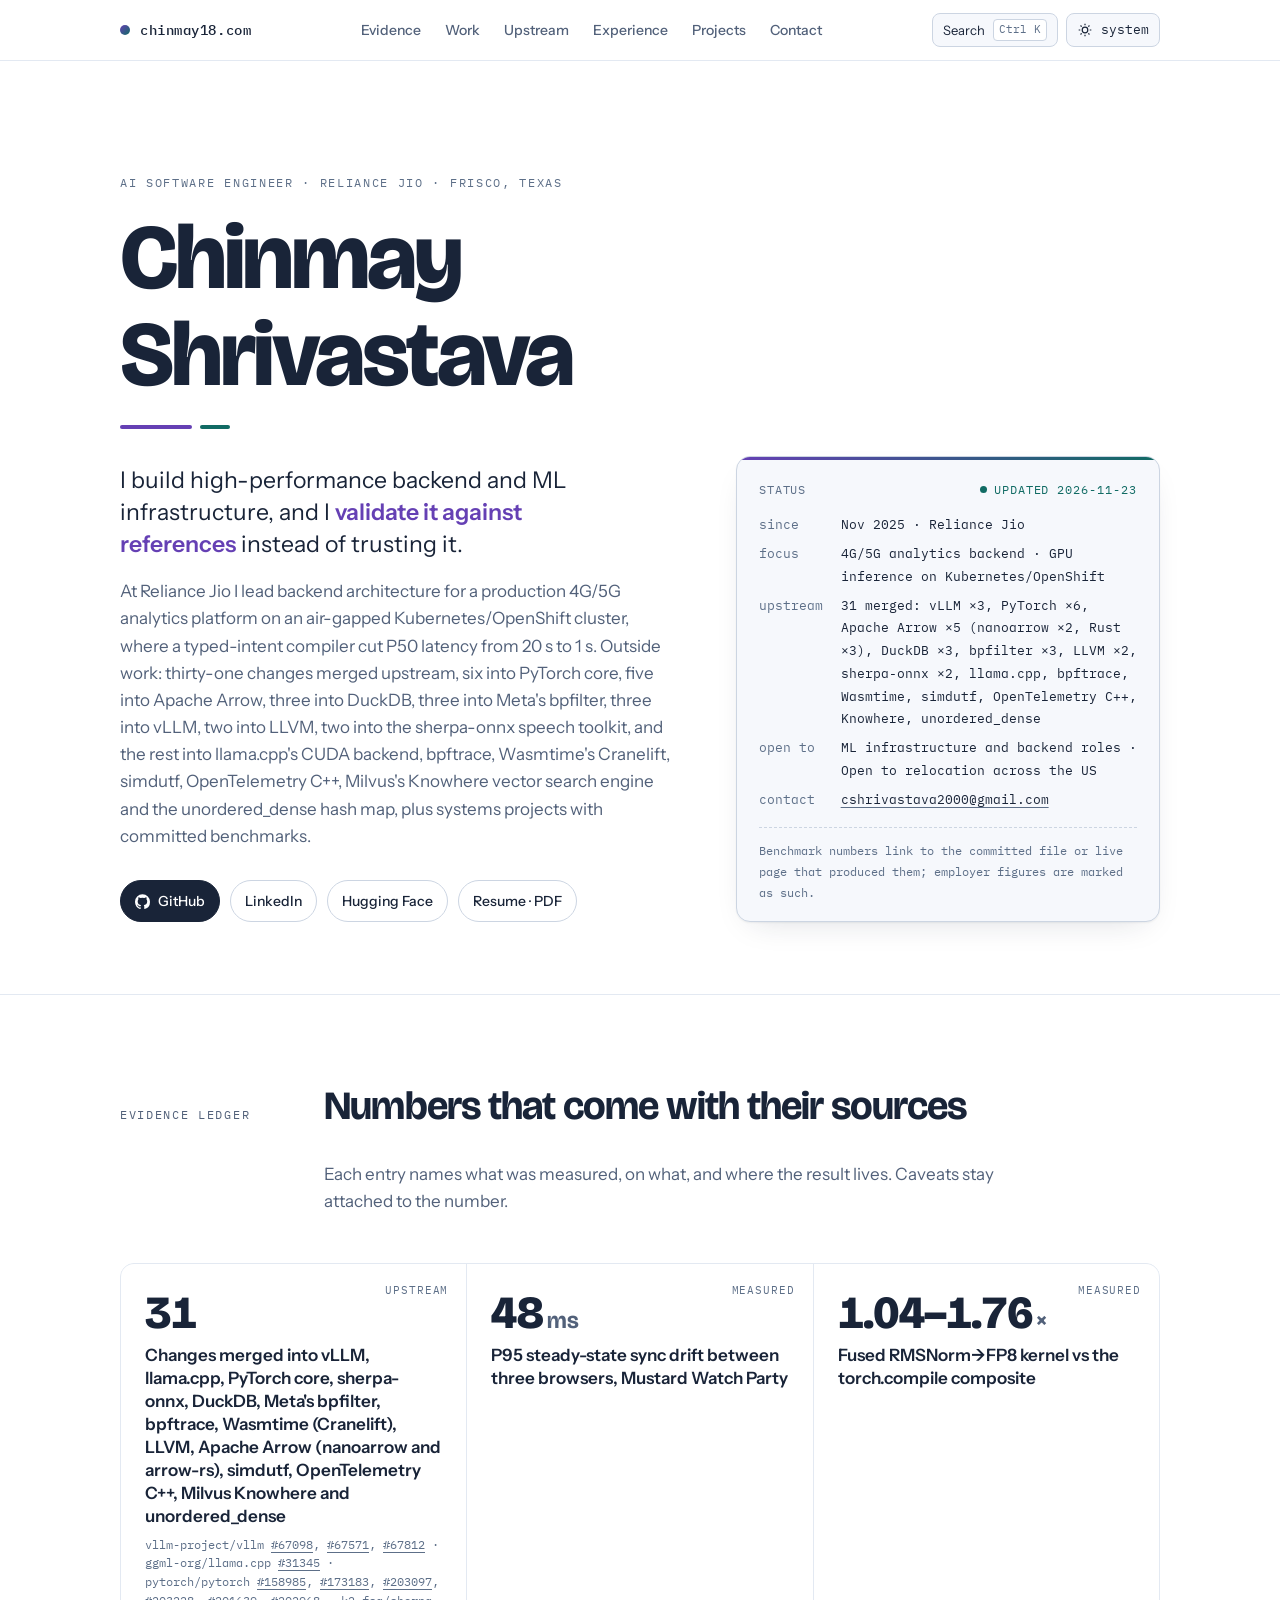
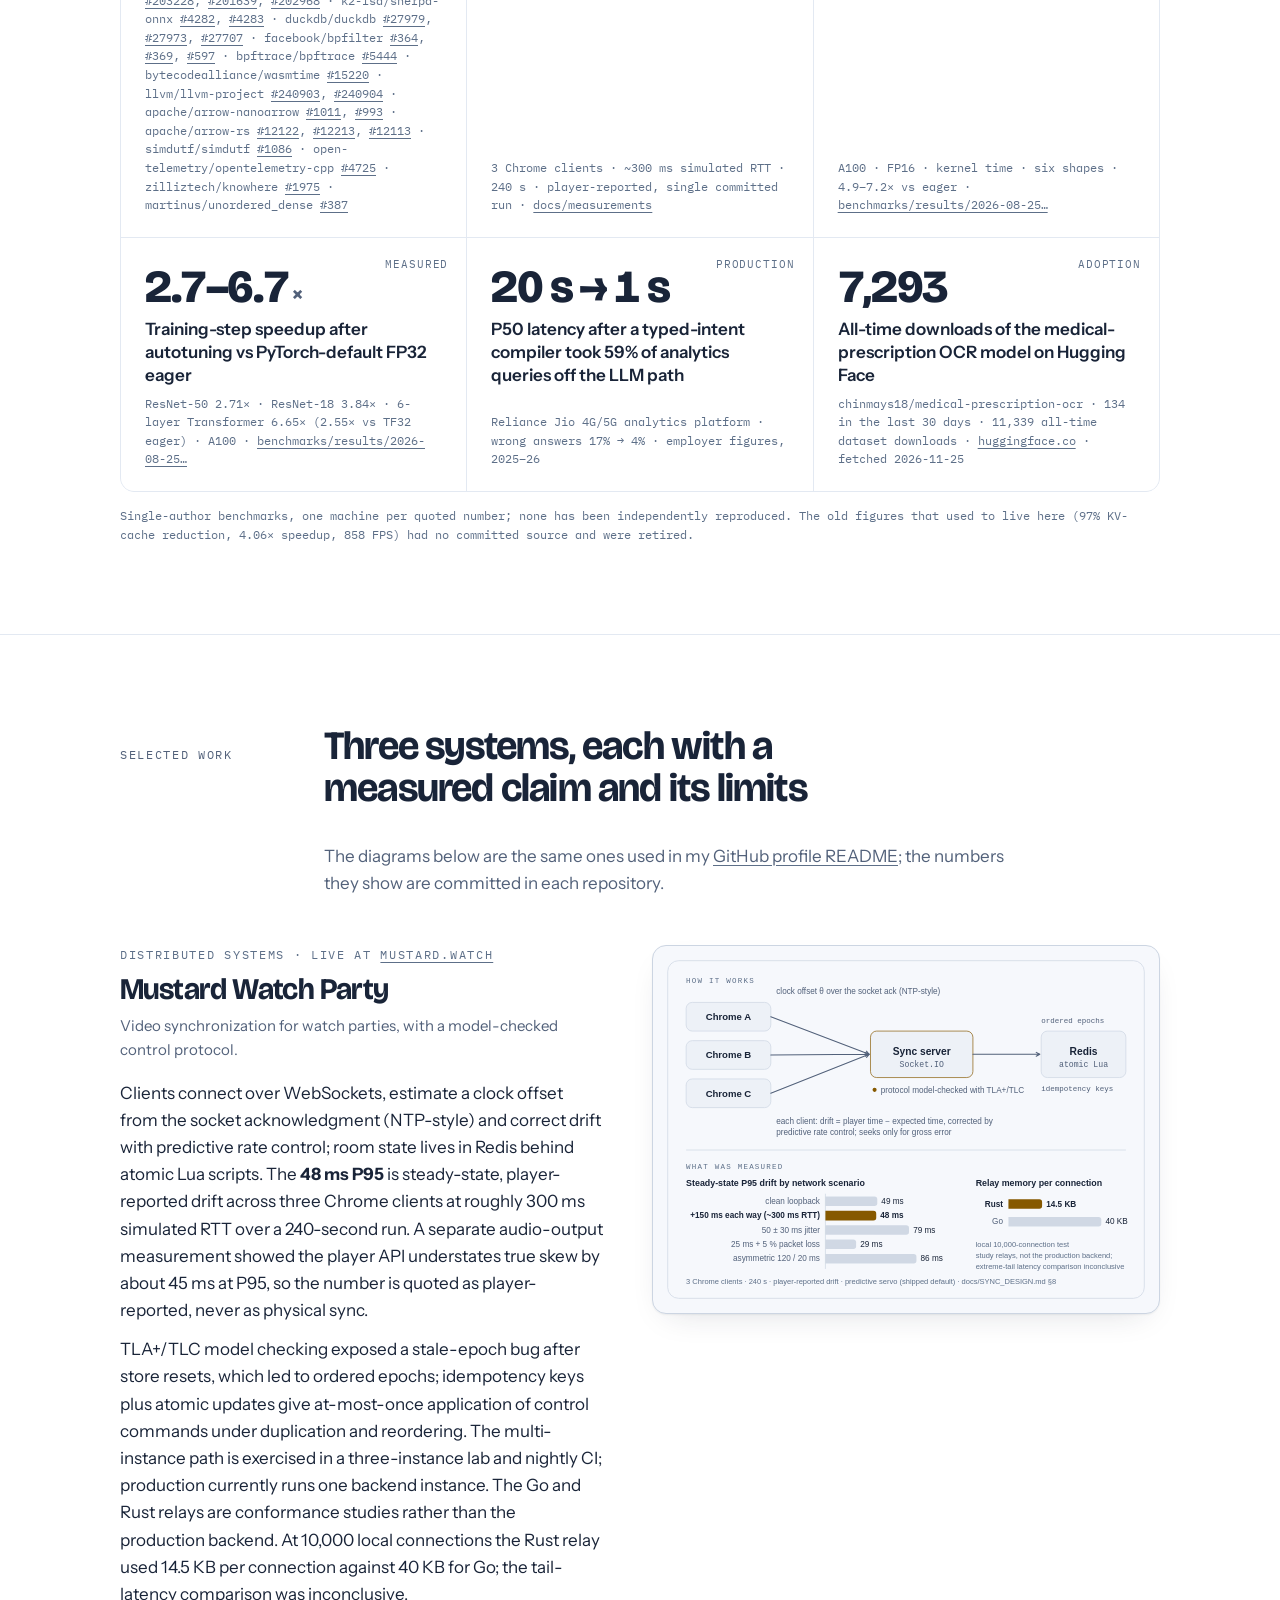
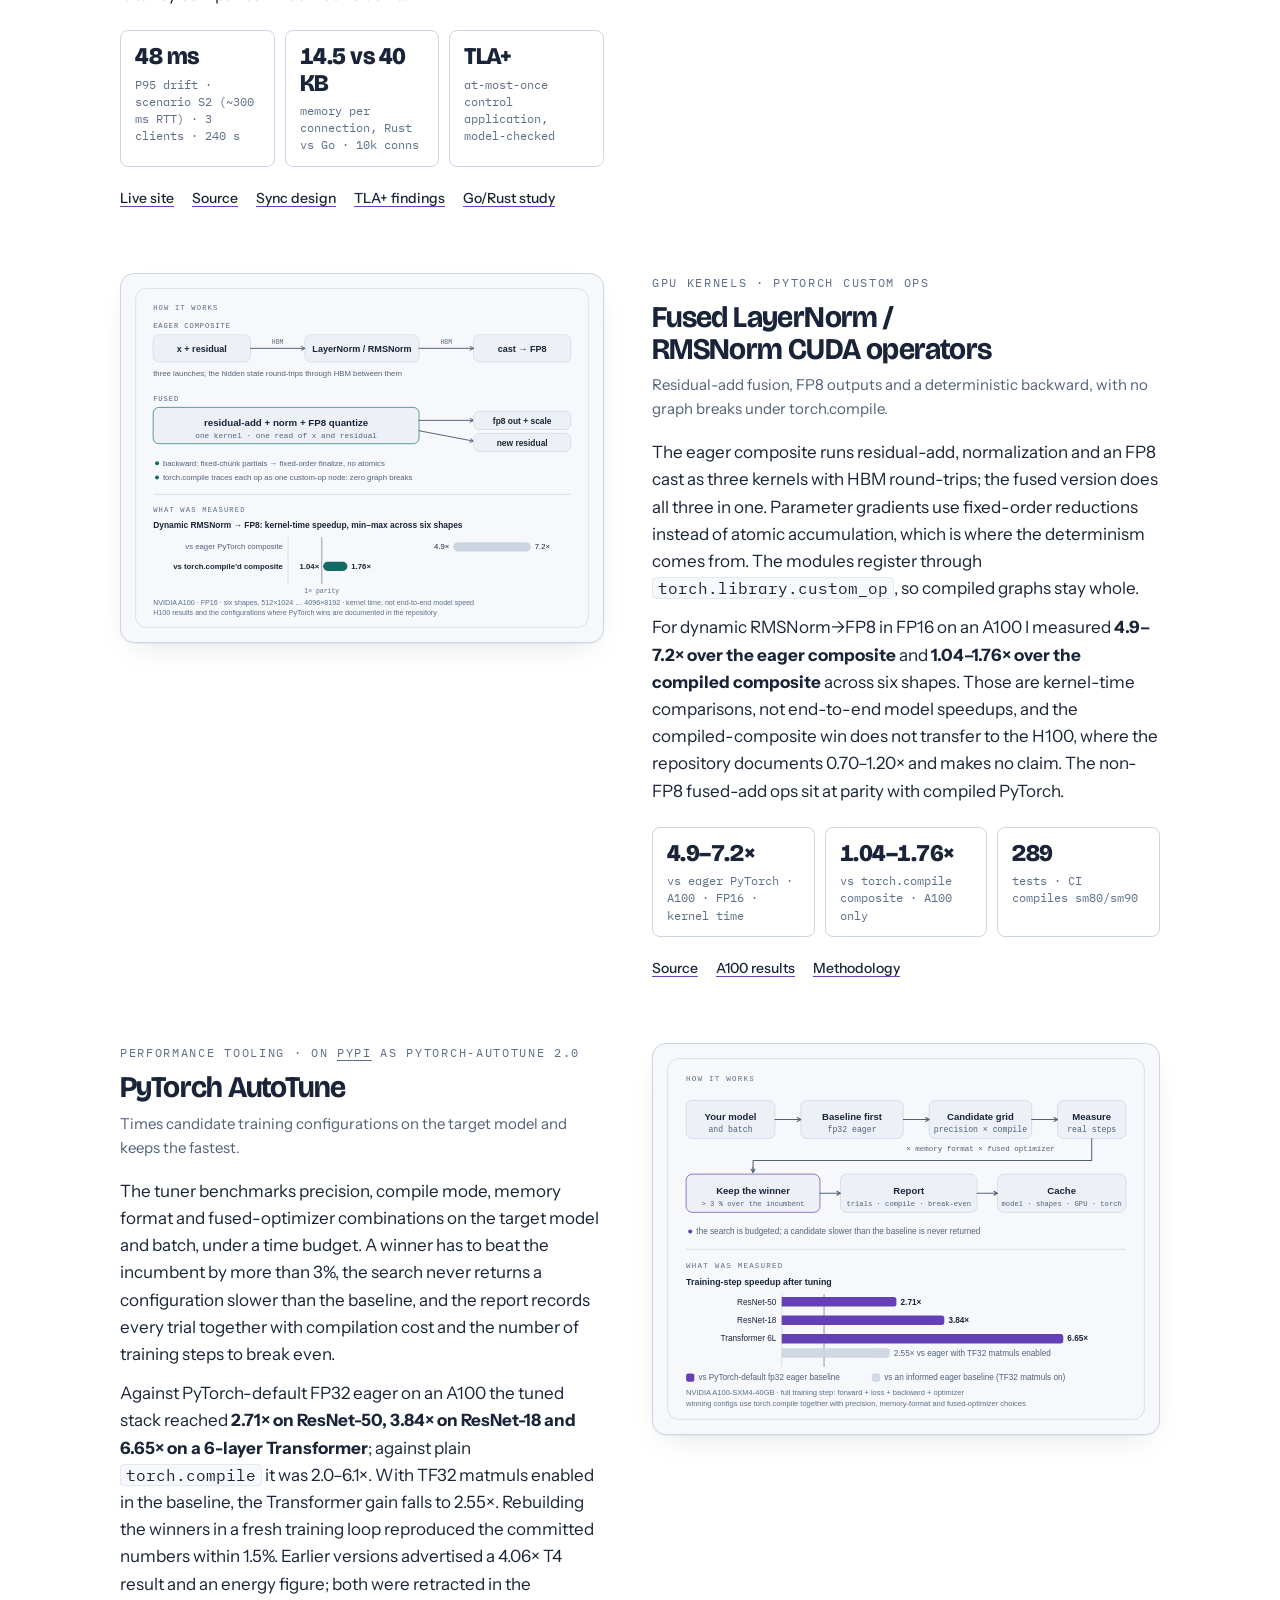
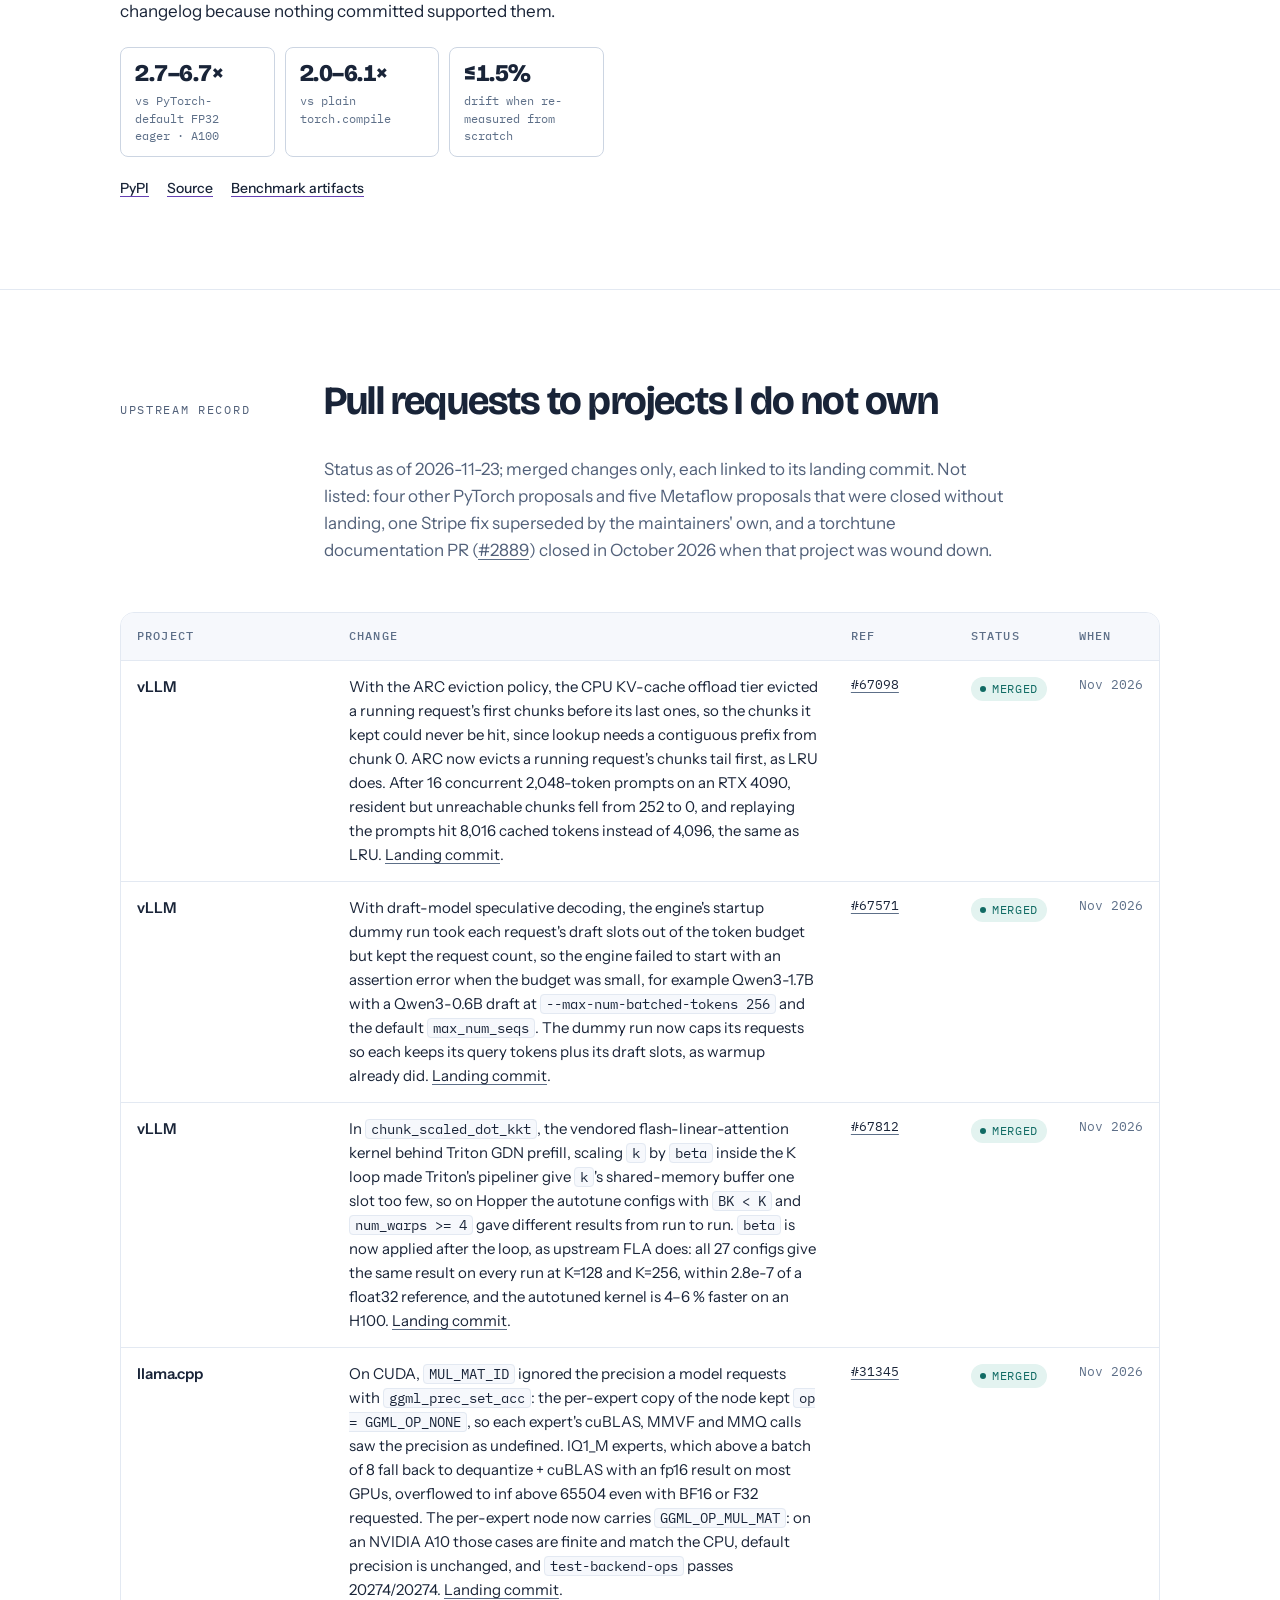
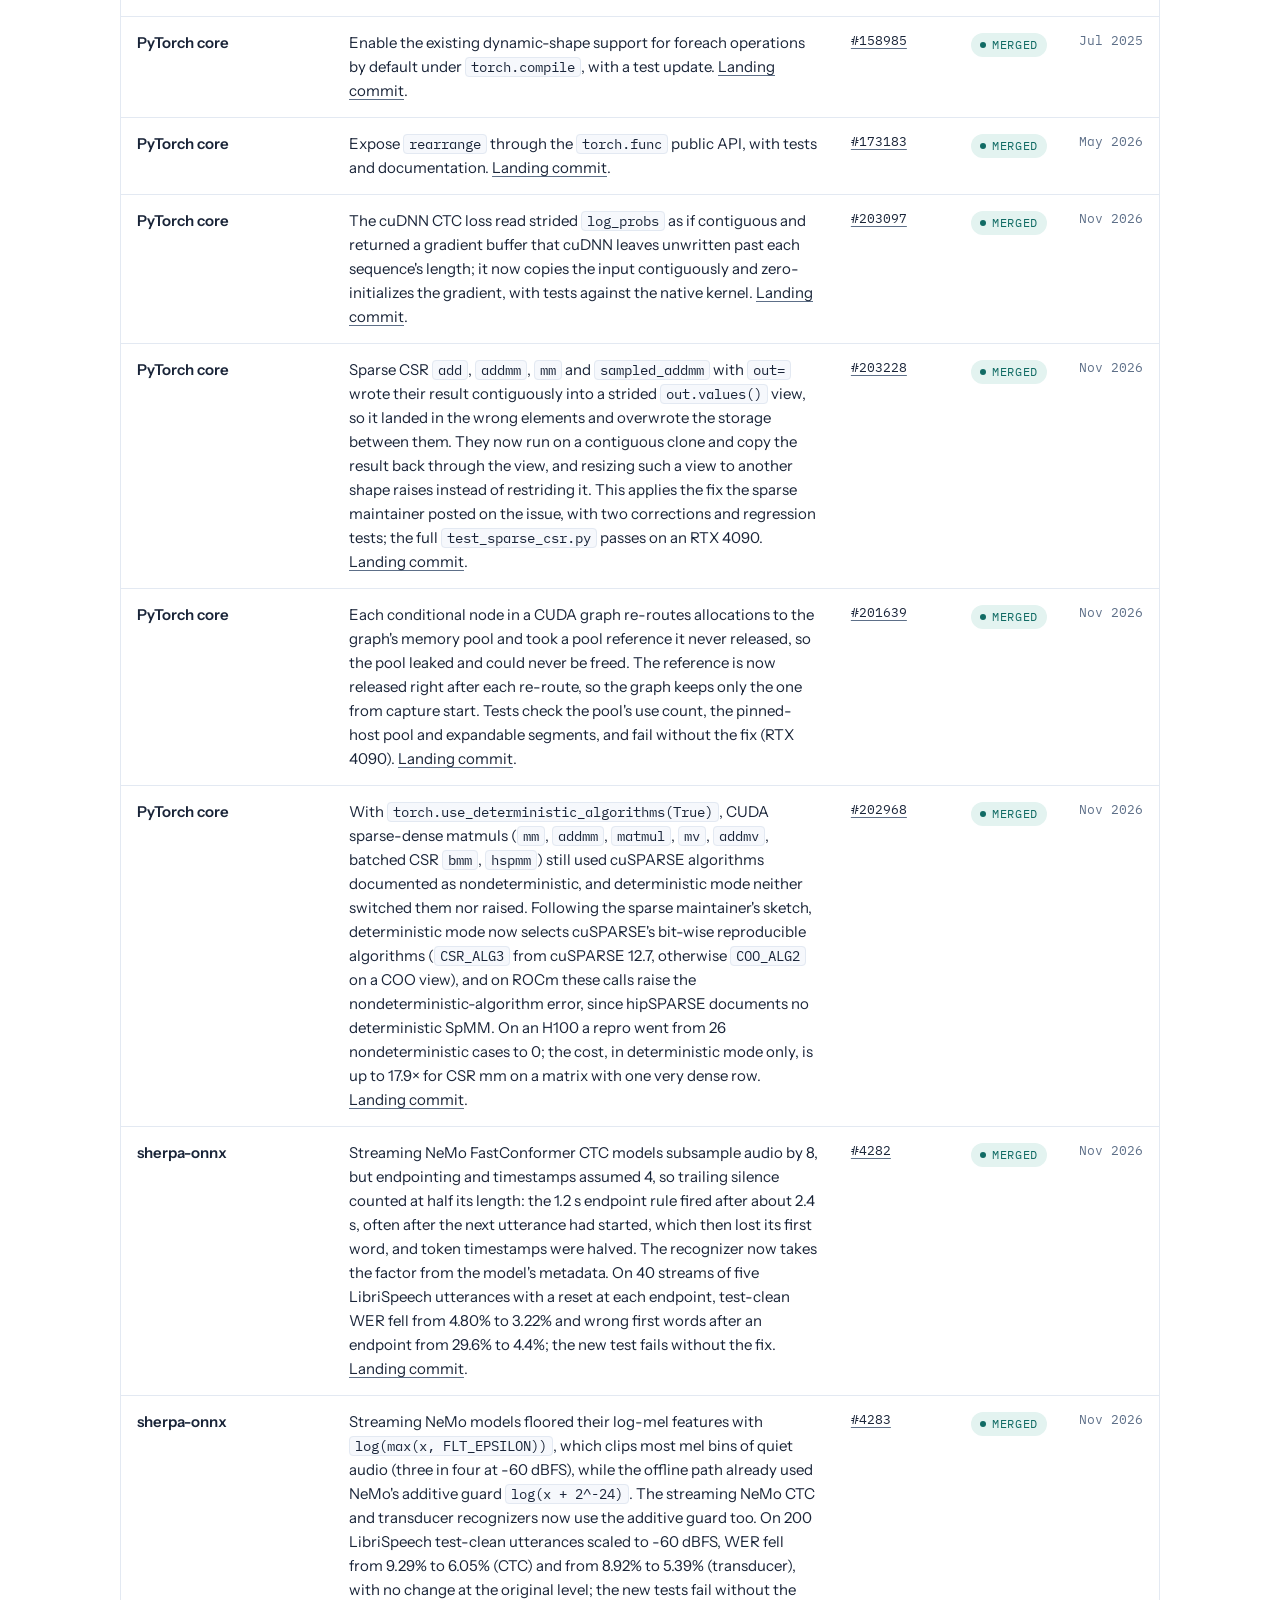
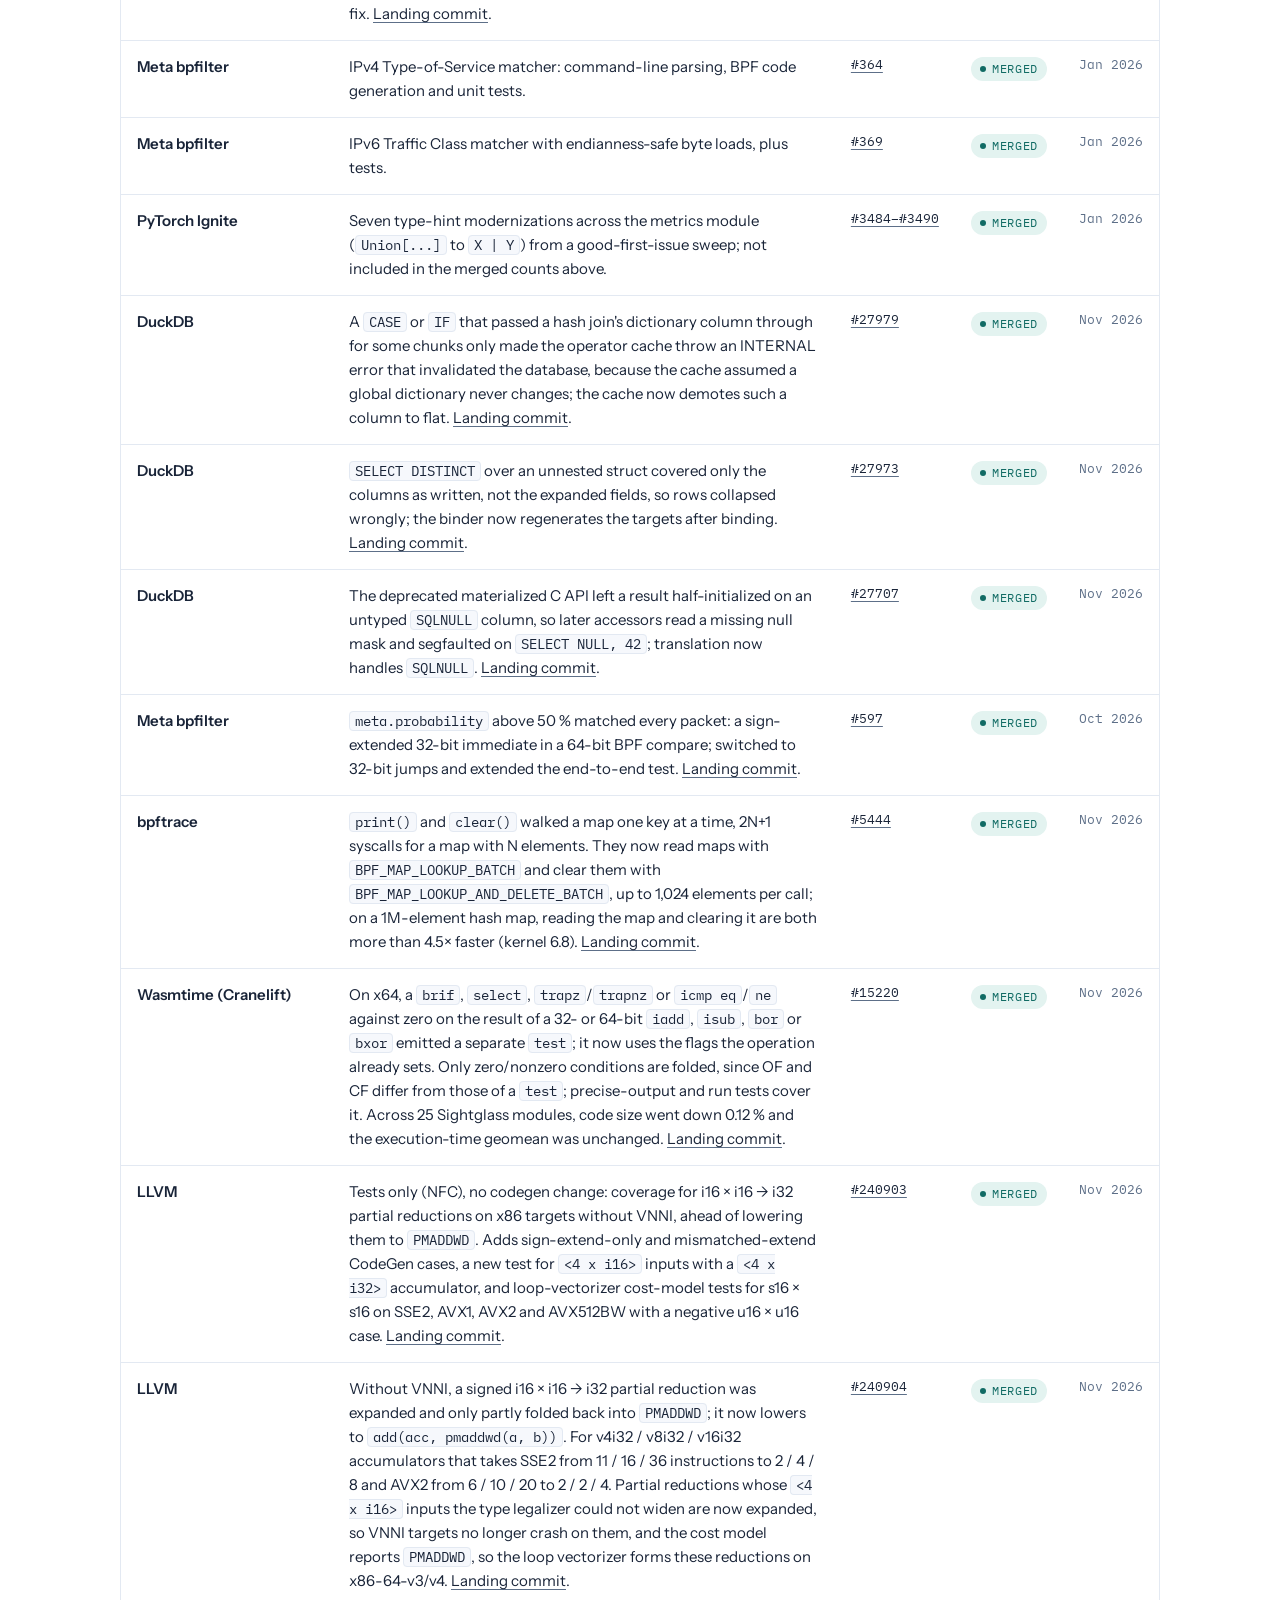
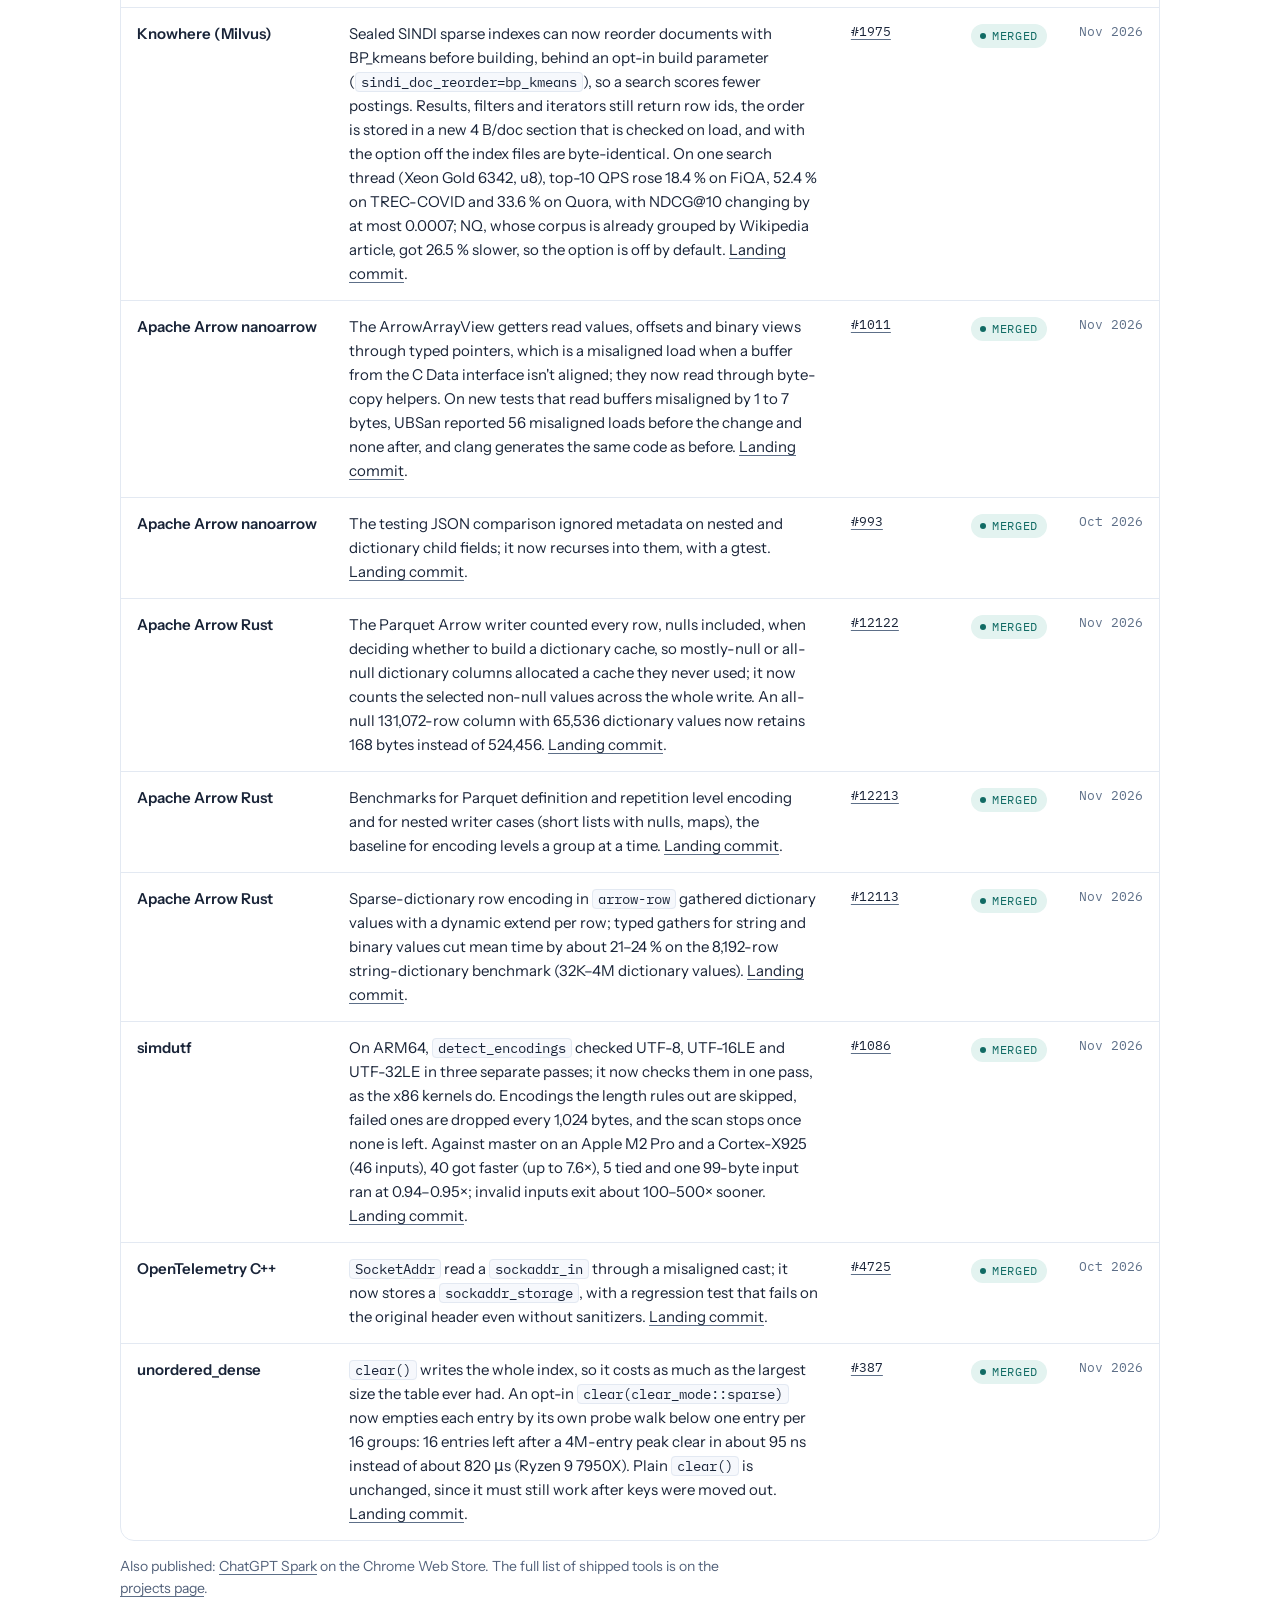
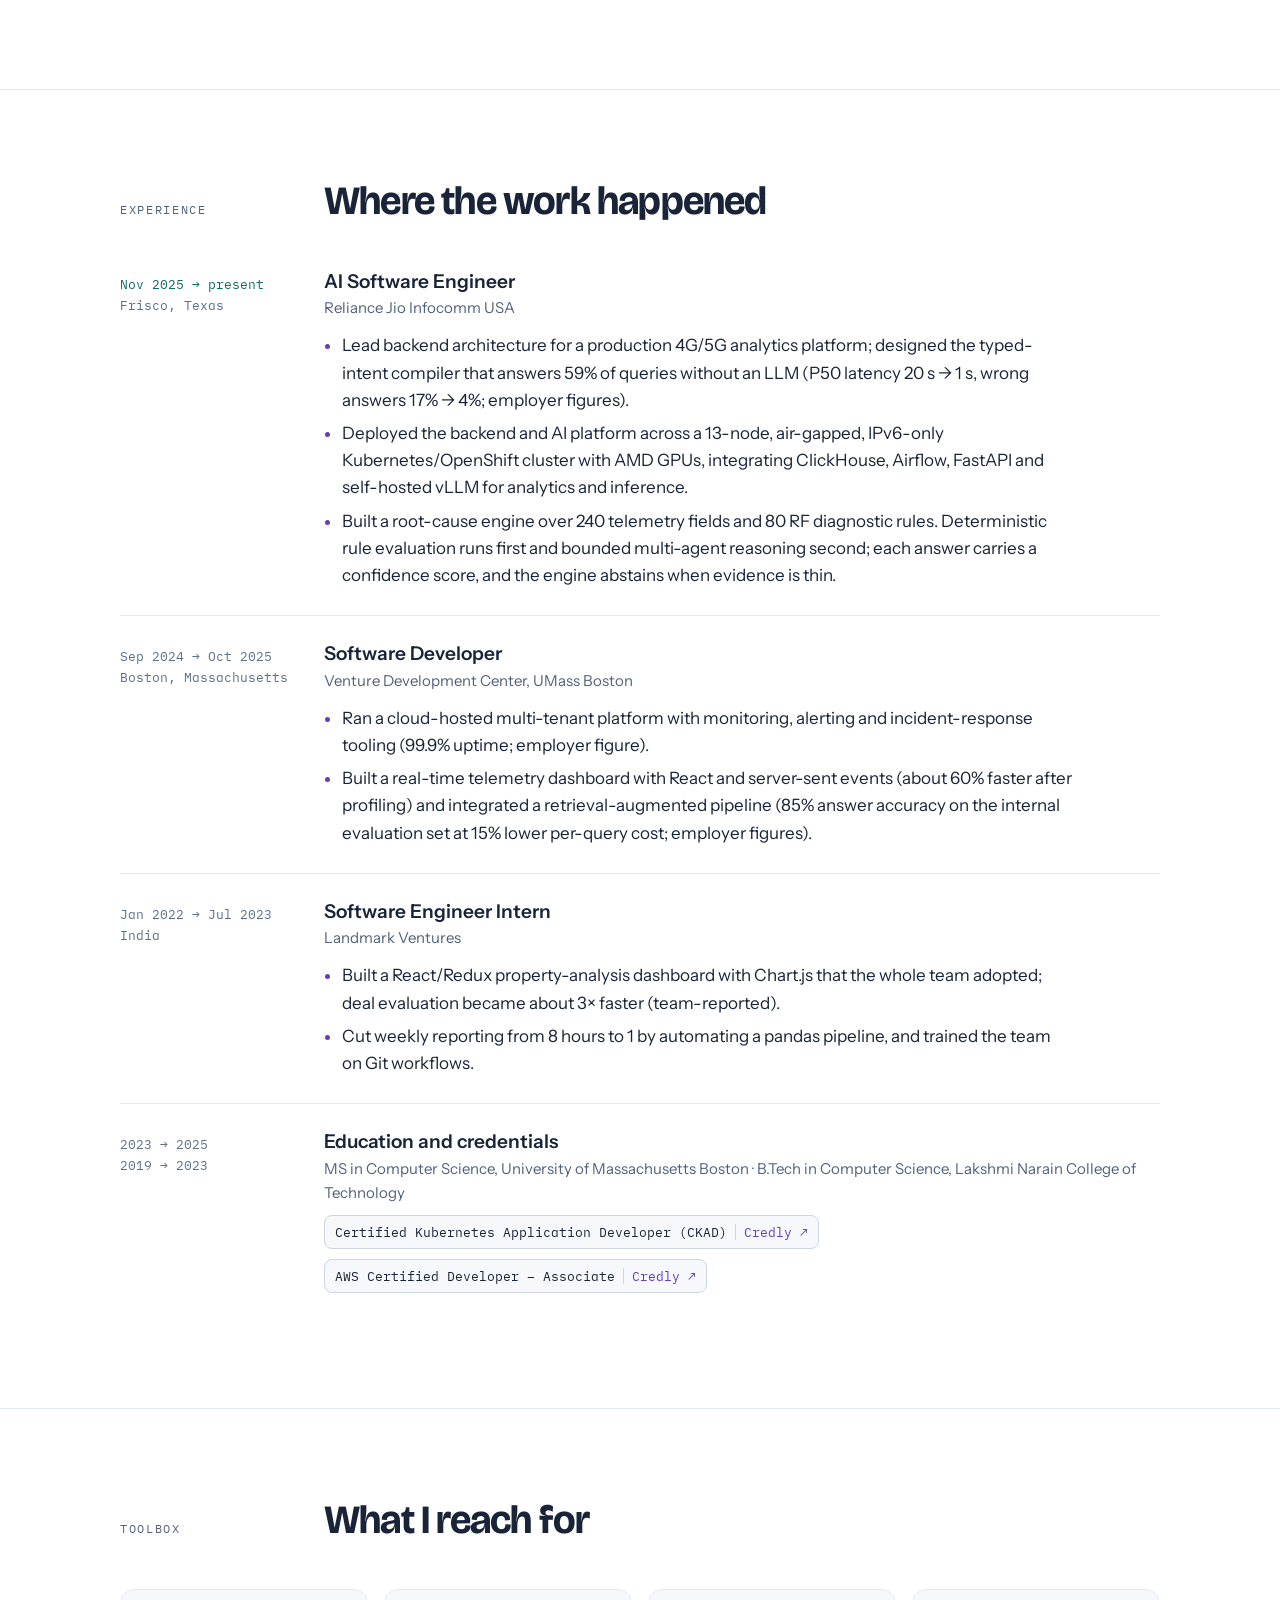
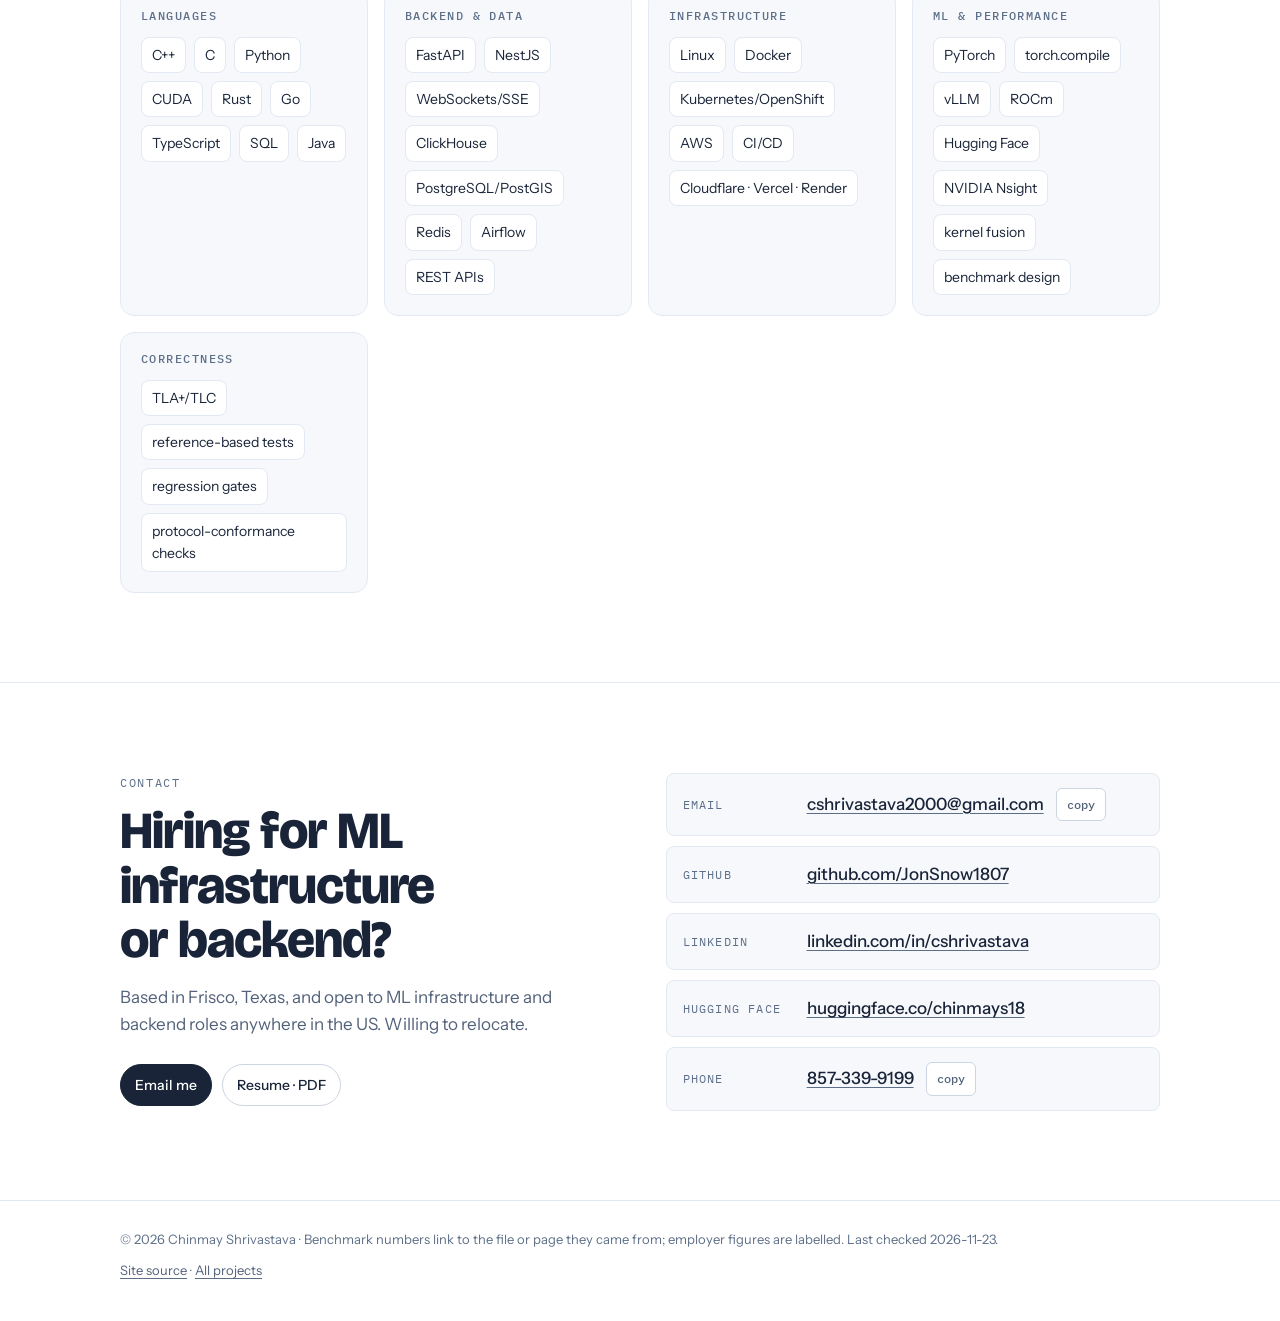
==== commit 33b516ce: "Update Hugging Face download counts" ====
--- a/index.html
+++ b/index.html
@@ -153,7 +153,7 @@
             <span class="tag">adoption</span>
             <div class="num" data-stat="hf_model_all">7,293</div>
             <div class="what">All-time downloads of the medical-prescription OCR model on Hugging Face</div>
-            <div class="src">chinmays18/medical-prescription-ocr · <span data-stat="hf_model_30d">141</span> in the last 30 days · <span data-stat="hf_dataset_all">11,318</span> all-time dataset downloads · <a href="https://huggingface.co/chinmays18/medical-prescription-ocr" target="_blank" rel="noopener">huggingface.co</a> · fetched <span data-stat="fetched">2026-11-24</span></div>
+            <div class="src">chinmays18/medical-prescription-ocr · <span data-stat="hf_model_30d">134</span> in the last 30 days · <span data-stat="hf_dataset_all">11,339</span> all-time dataset downloads · <a href="https://huggingface.co/chinmays18/medical-prescription-ocr" target="_blank" rel="noopener">huggingface.co</a> · fetched <span data-stat="fetched">2026-11-25</span></div>
           </article>
         </div>
         <p class="ledger-note">Single-author benchmarks, one machine per quoted number; none has been independently reproduced. The old figures that used to live here (97% KV-cache reduction, 4.06× speedup, 858 FPS) had no committed source and were retired.</p>
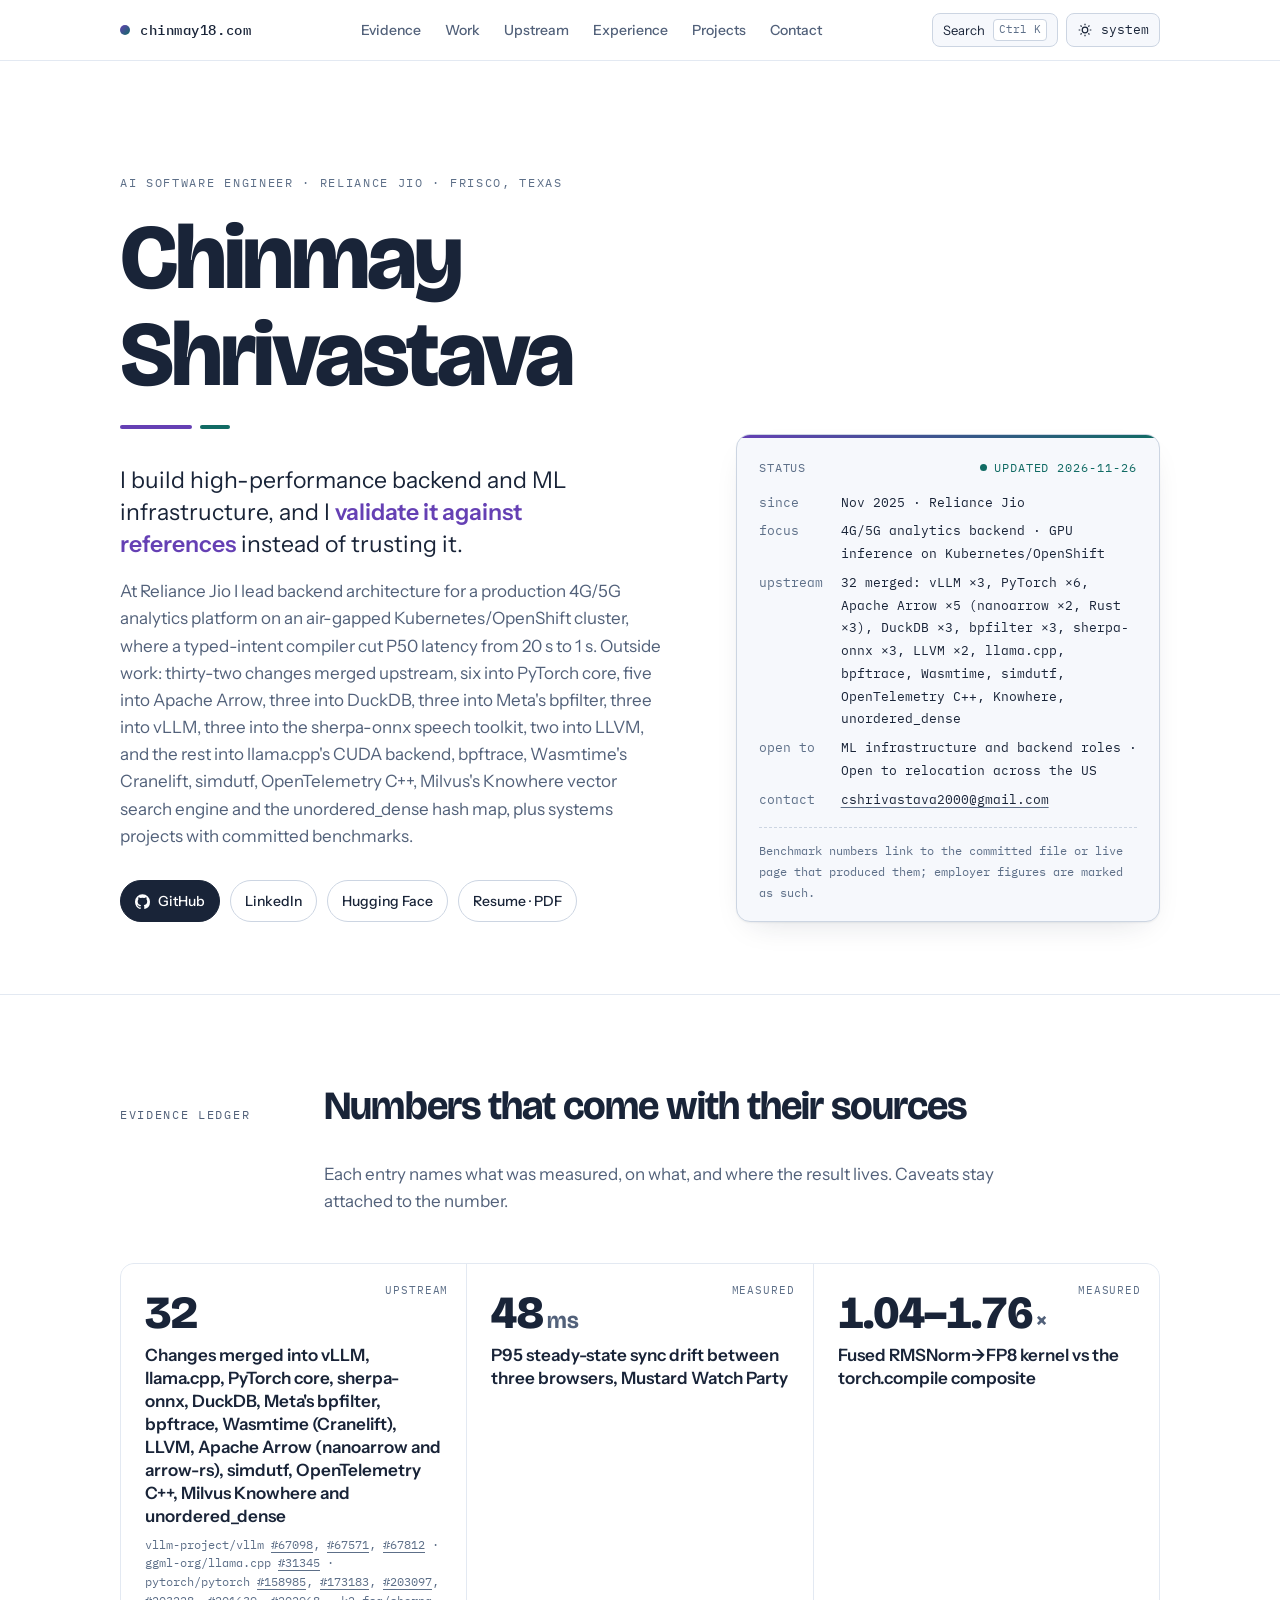
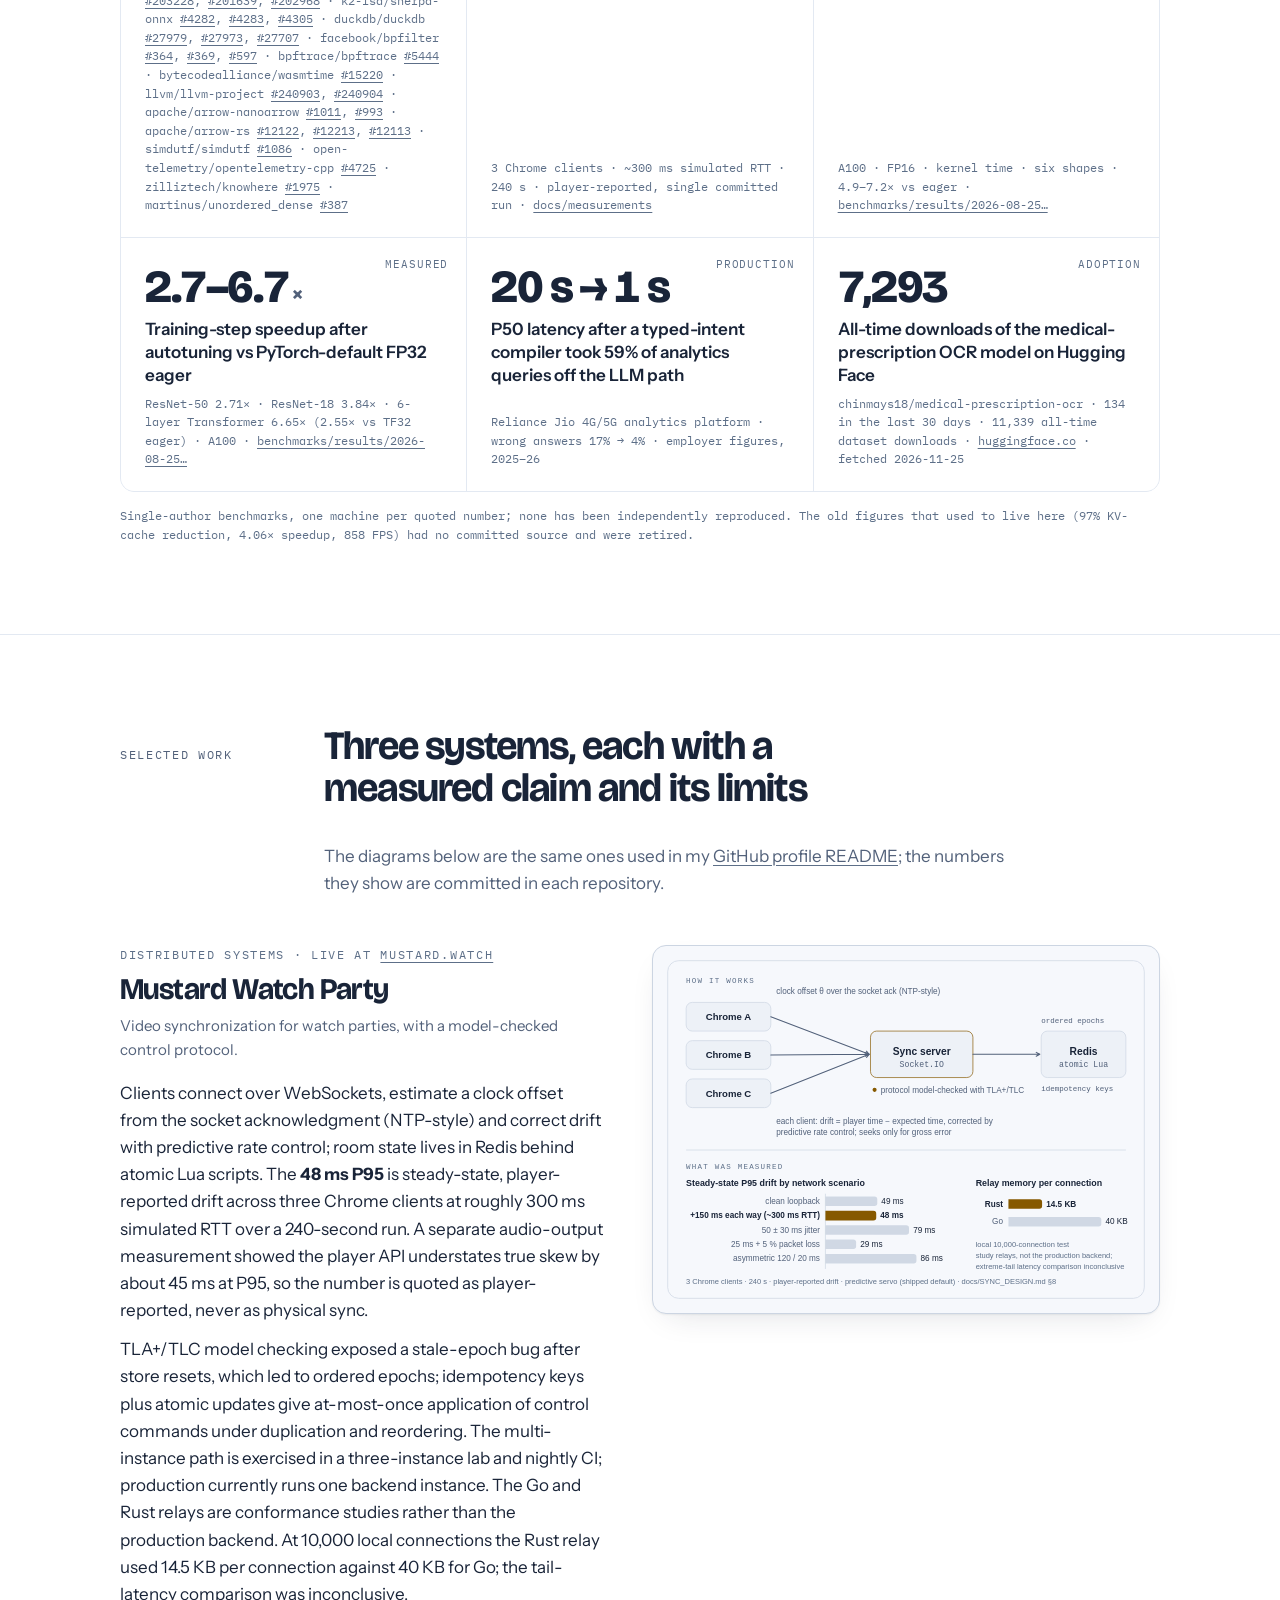
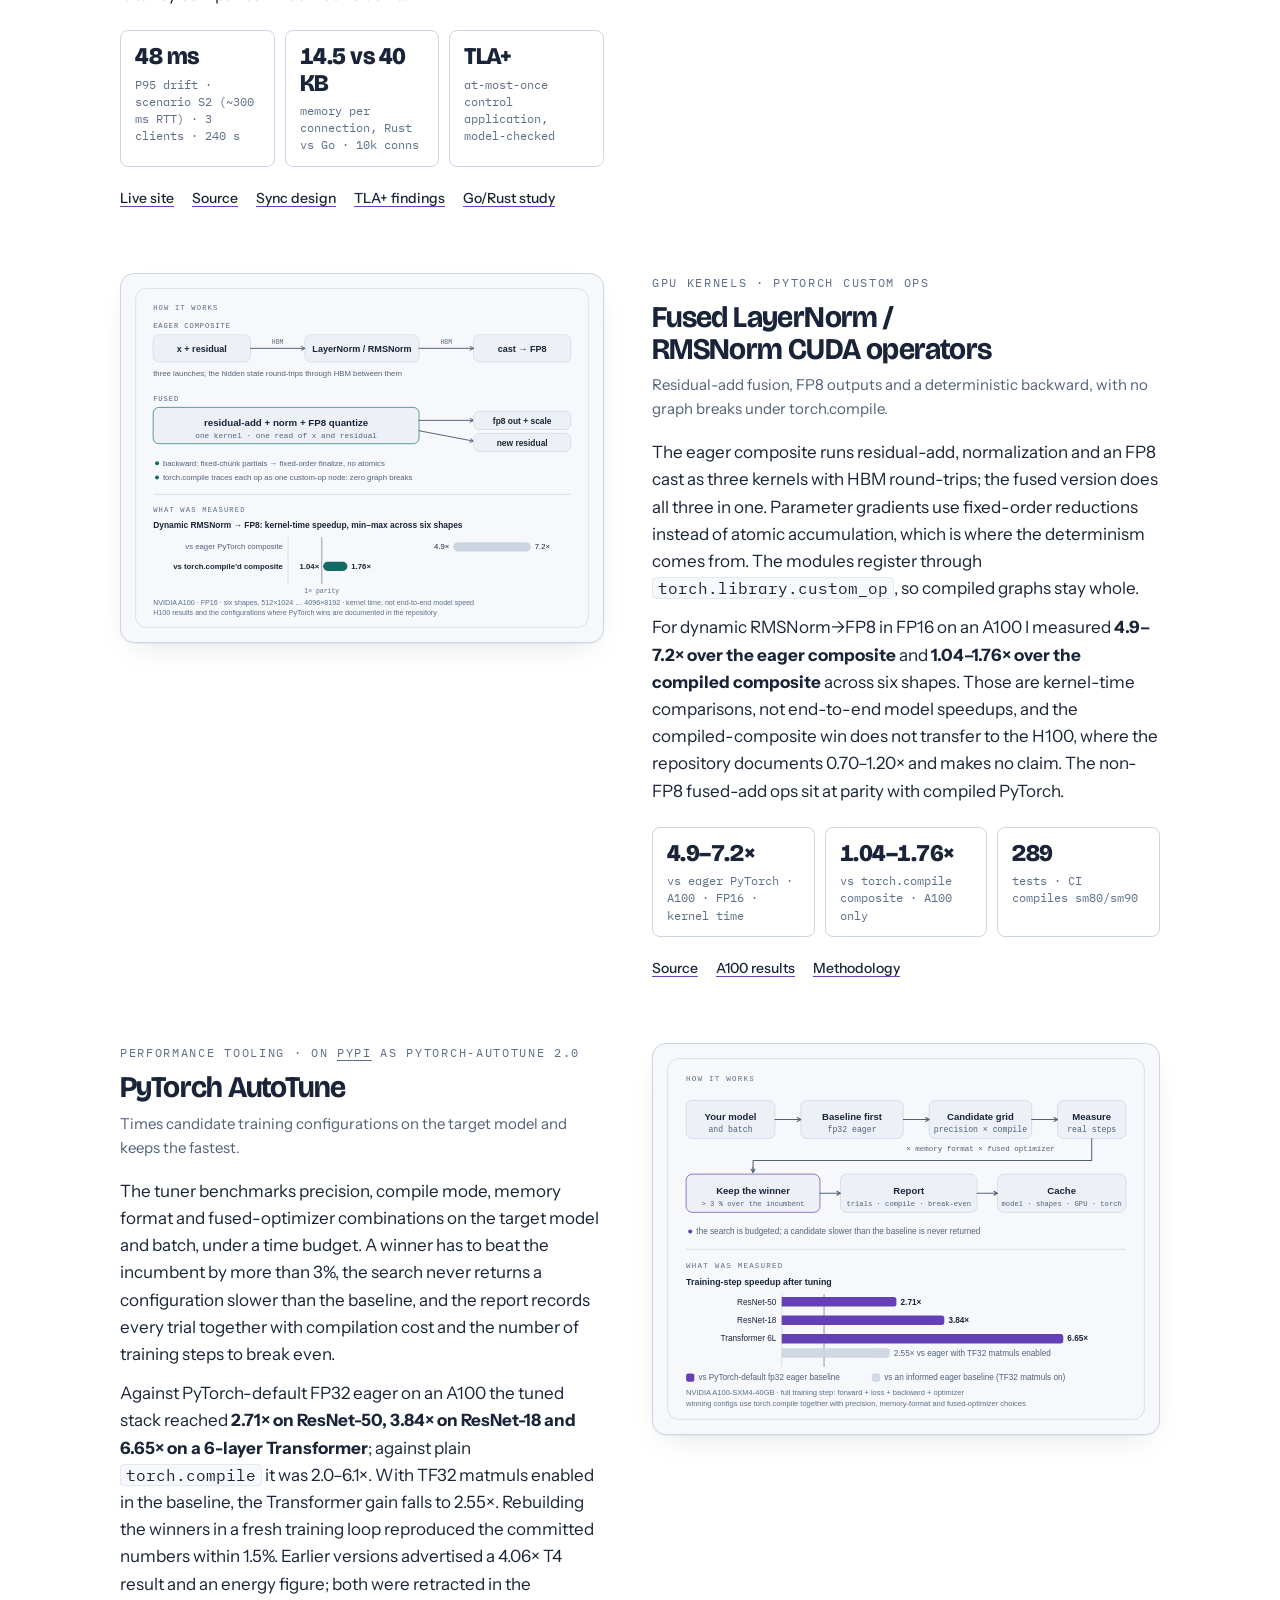
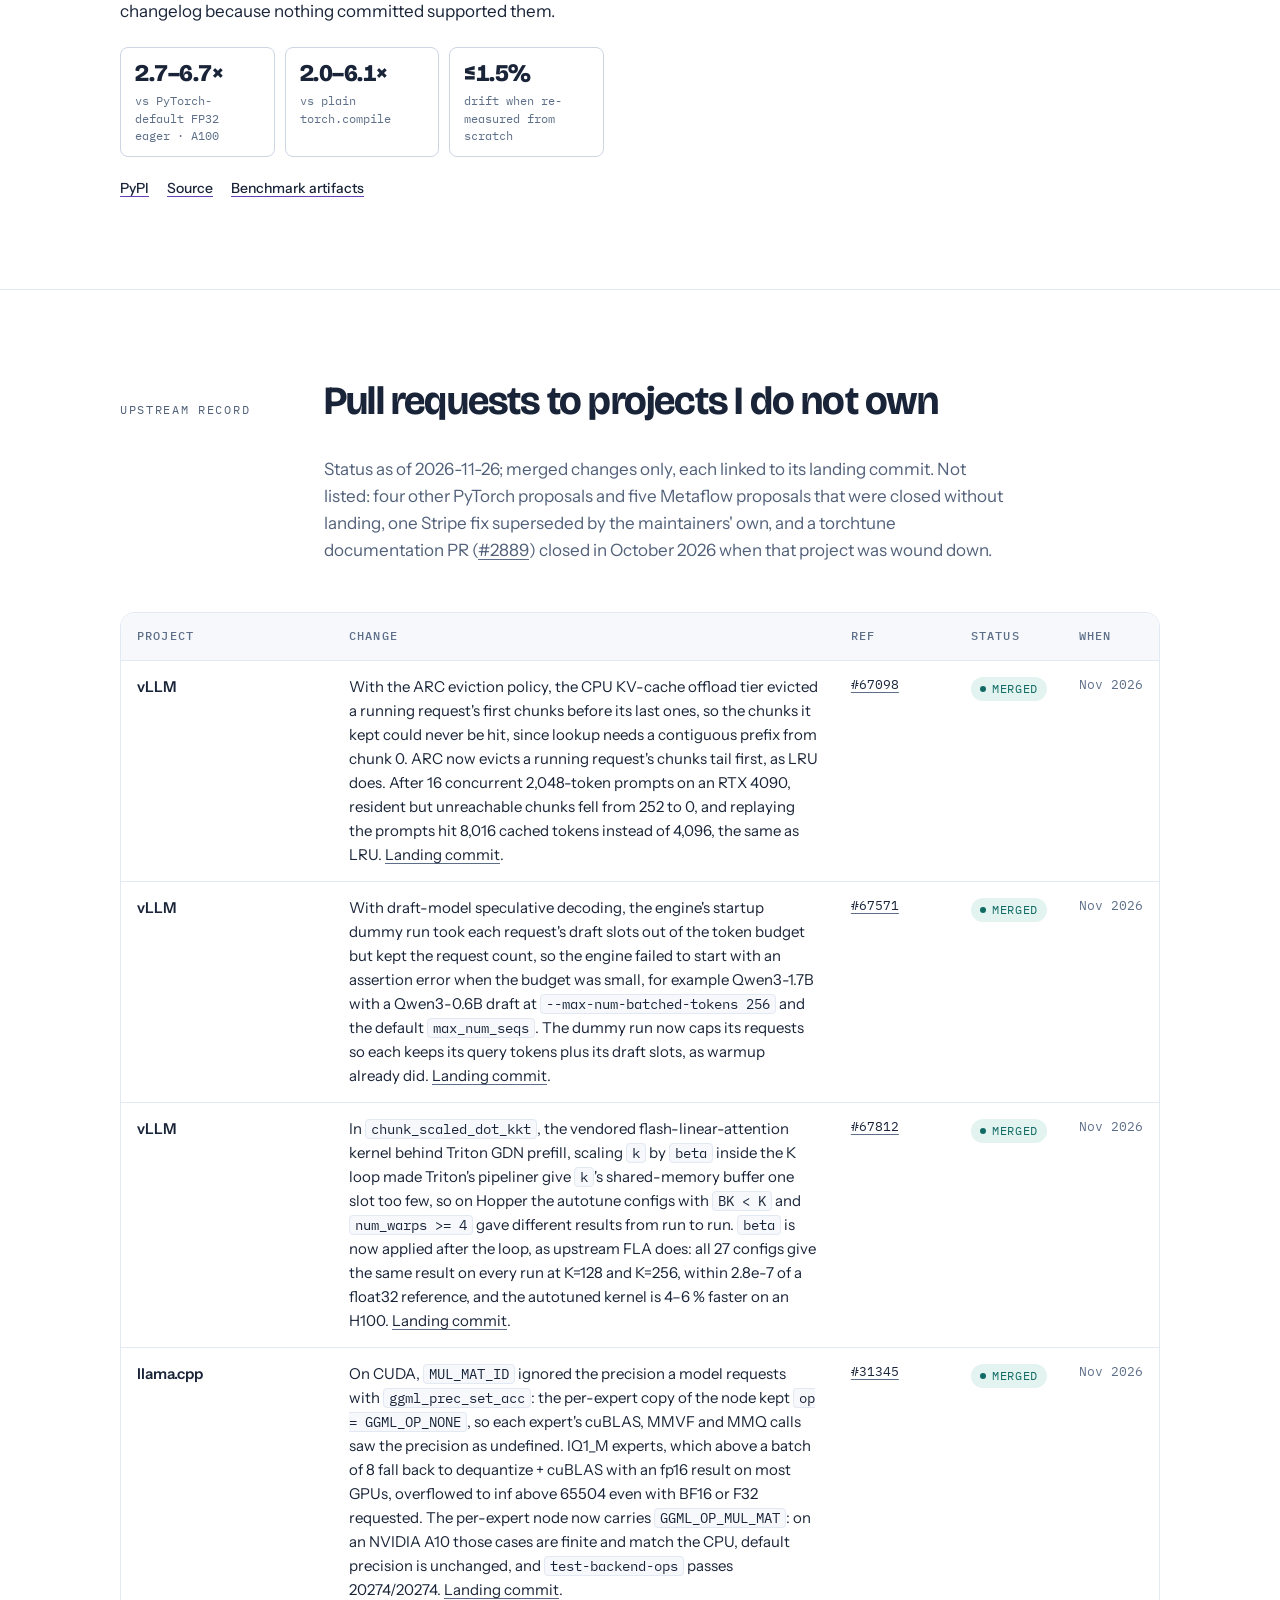
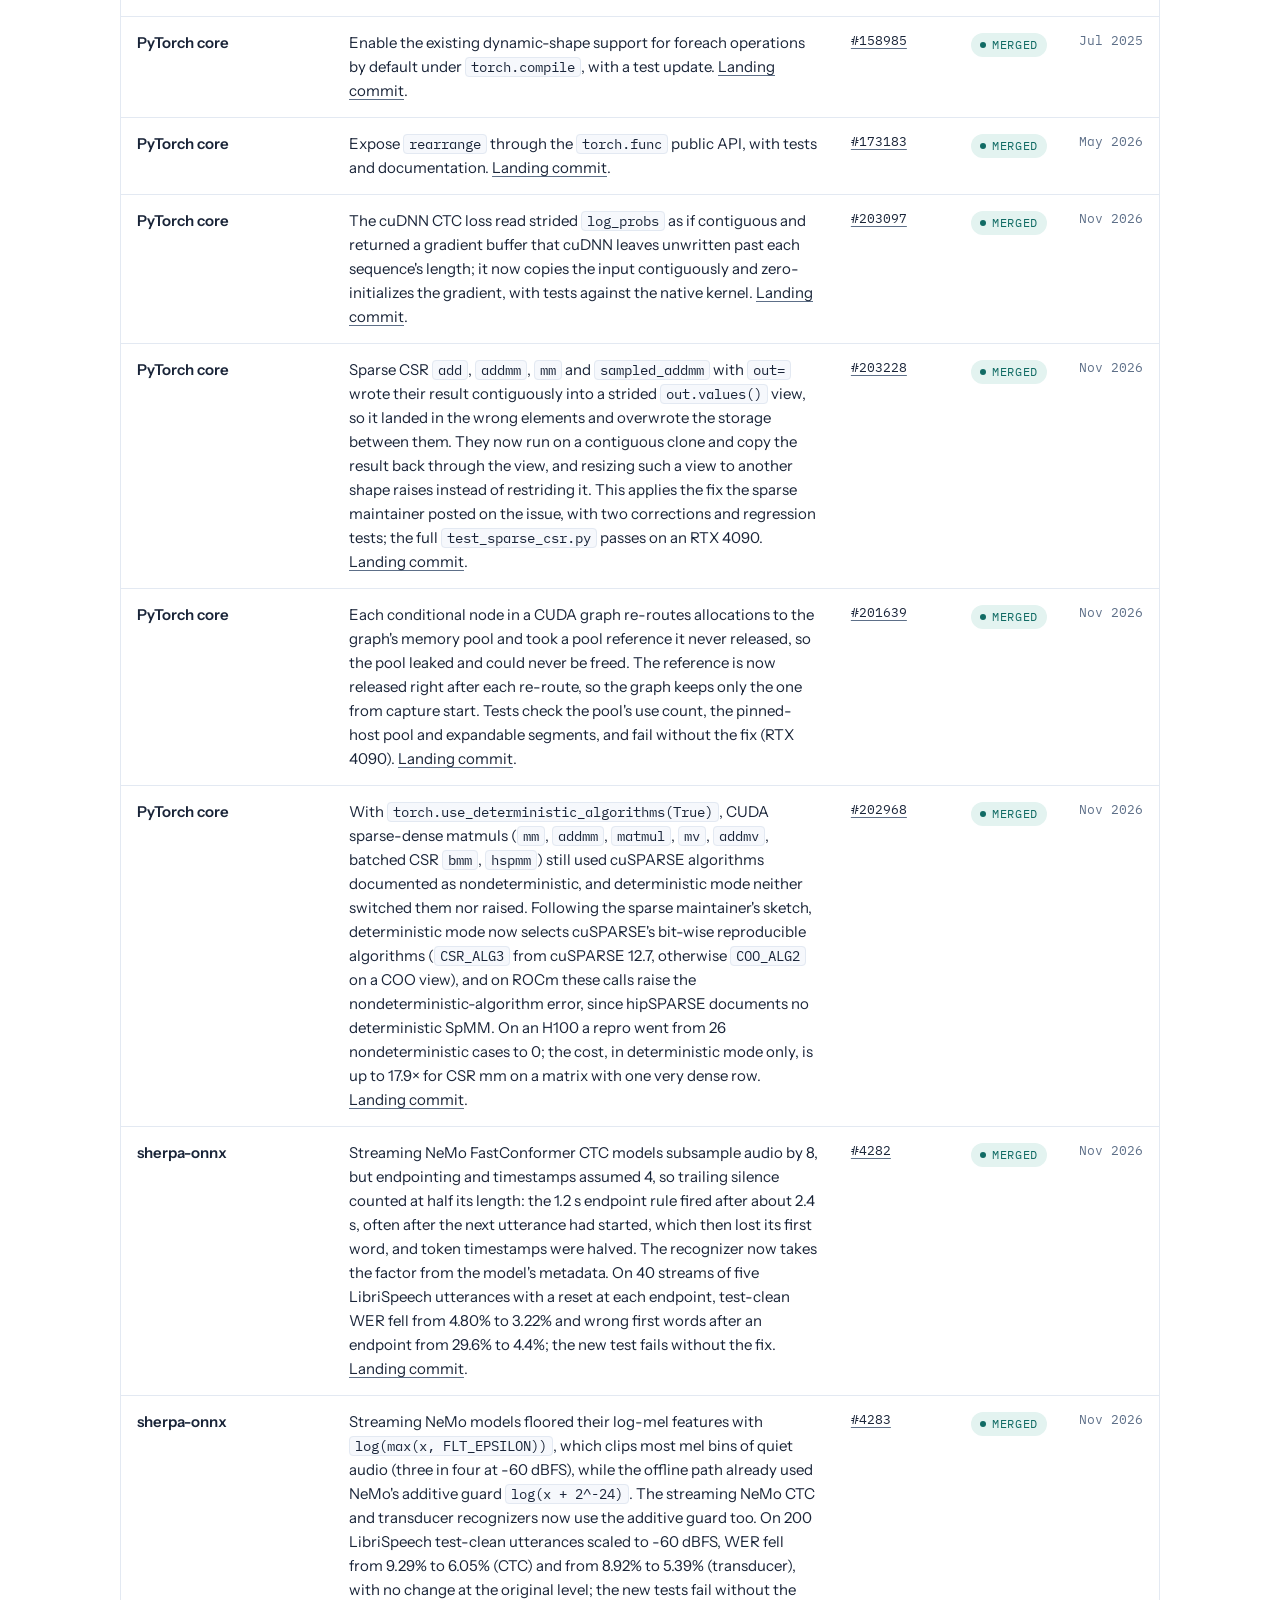
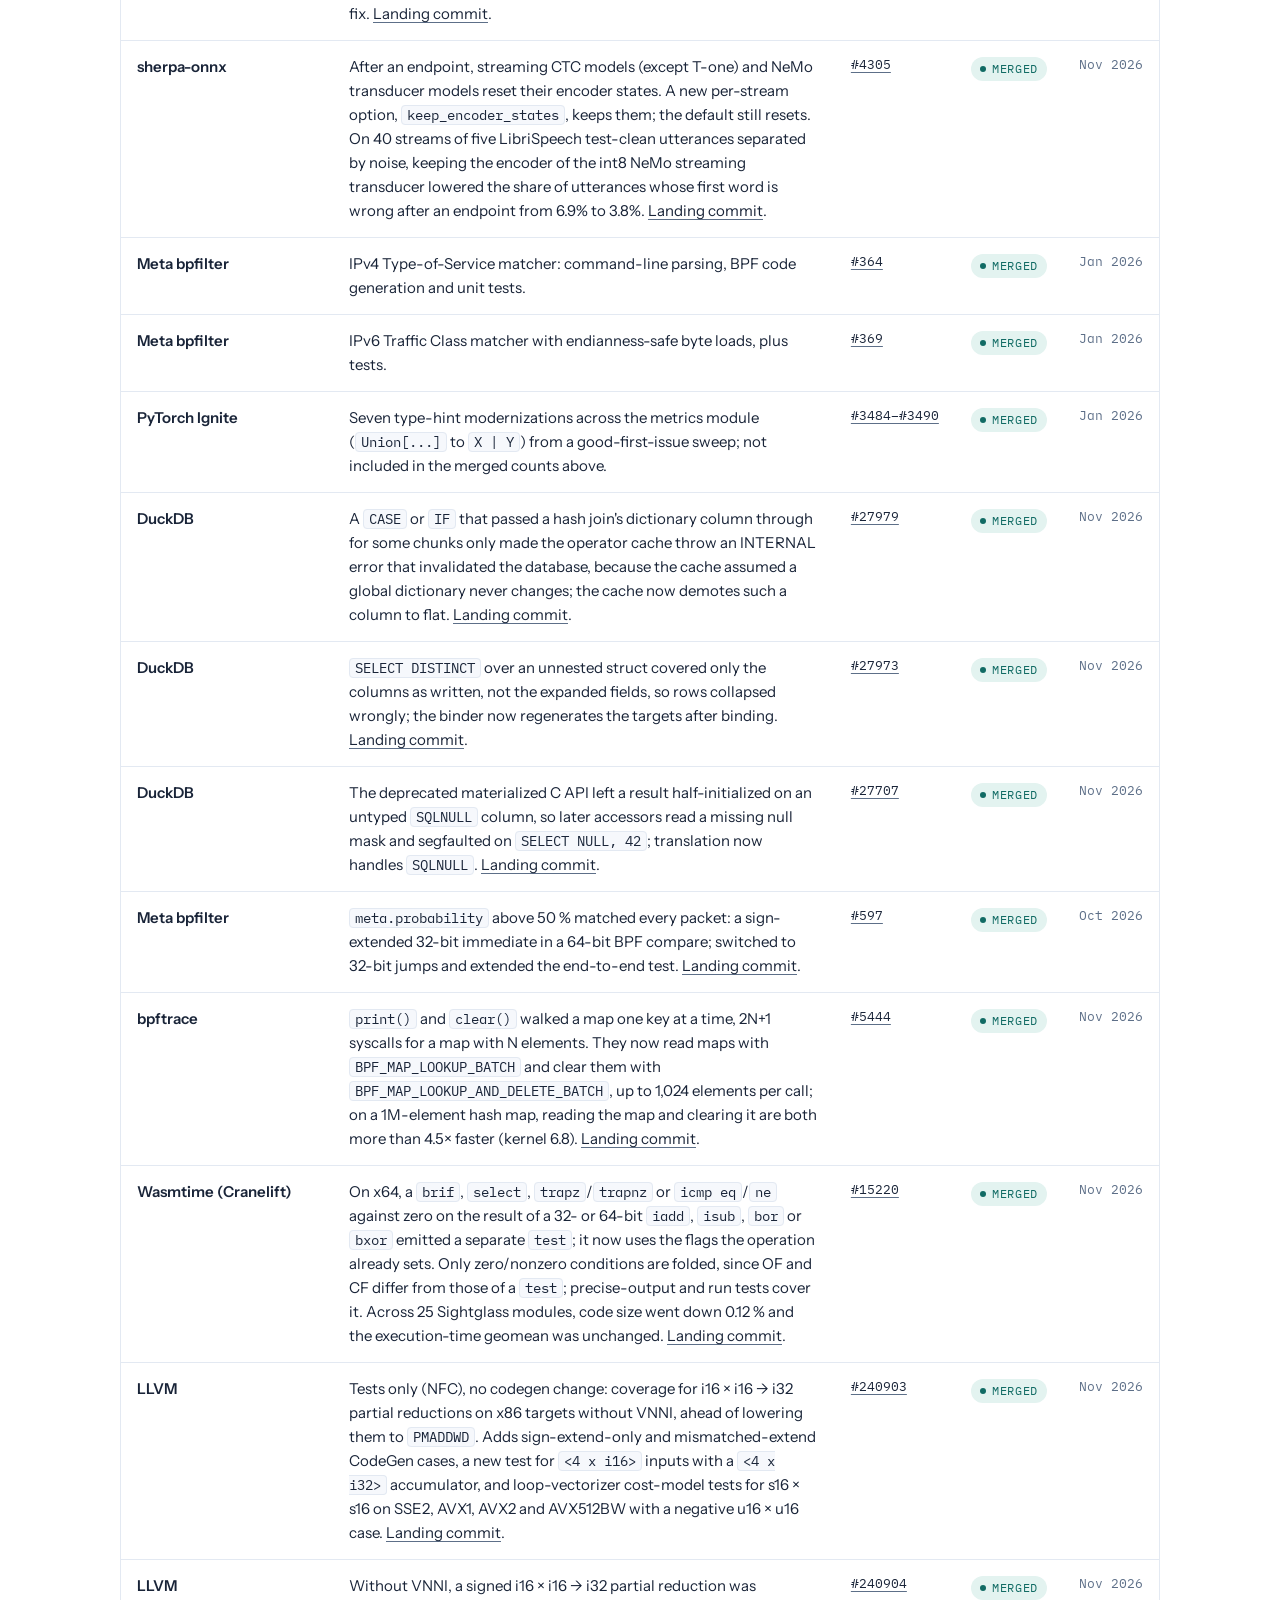
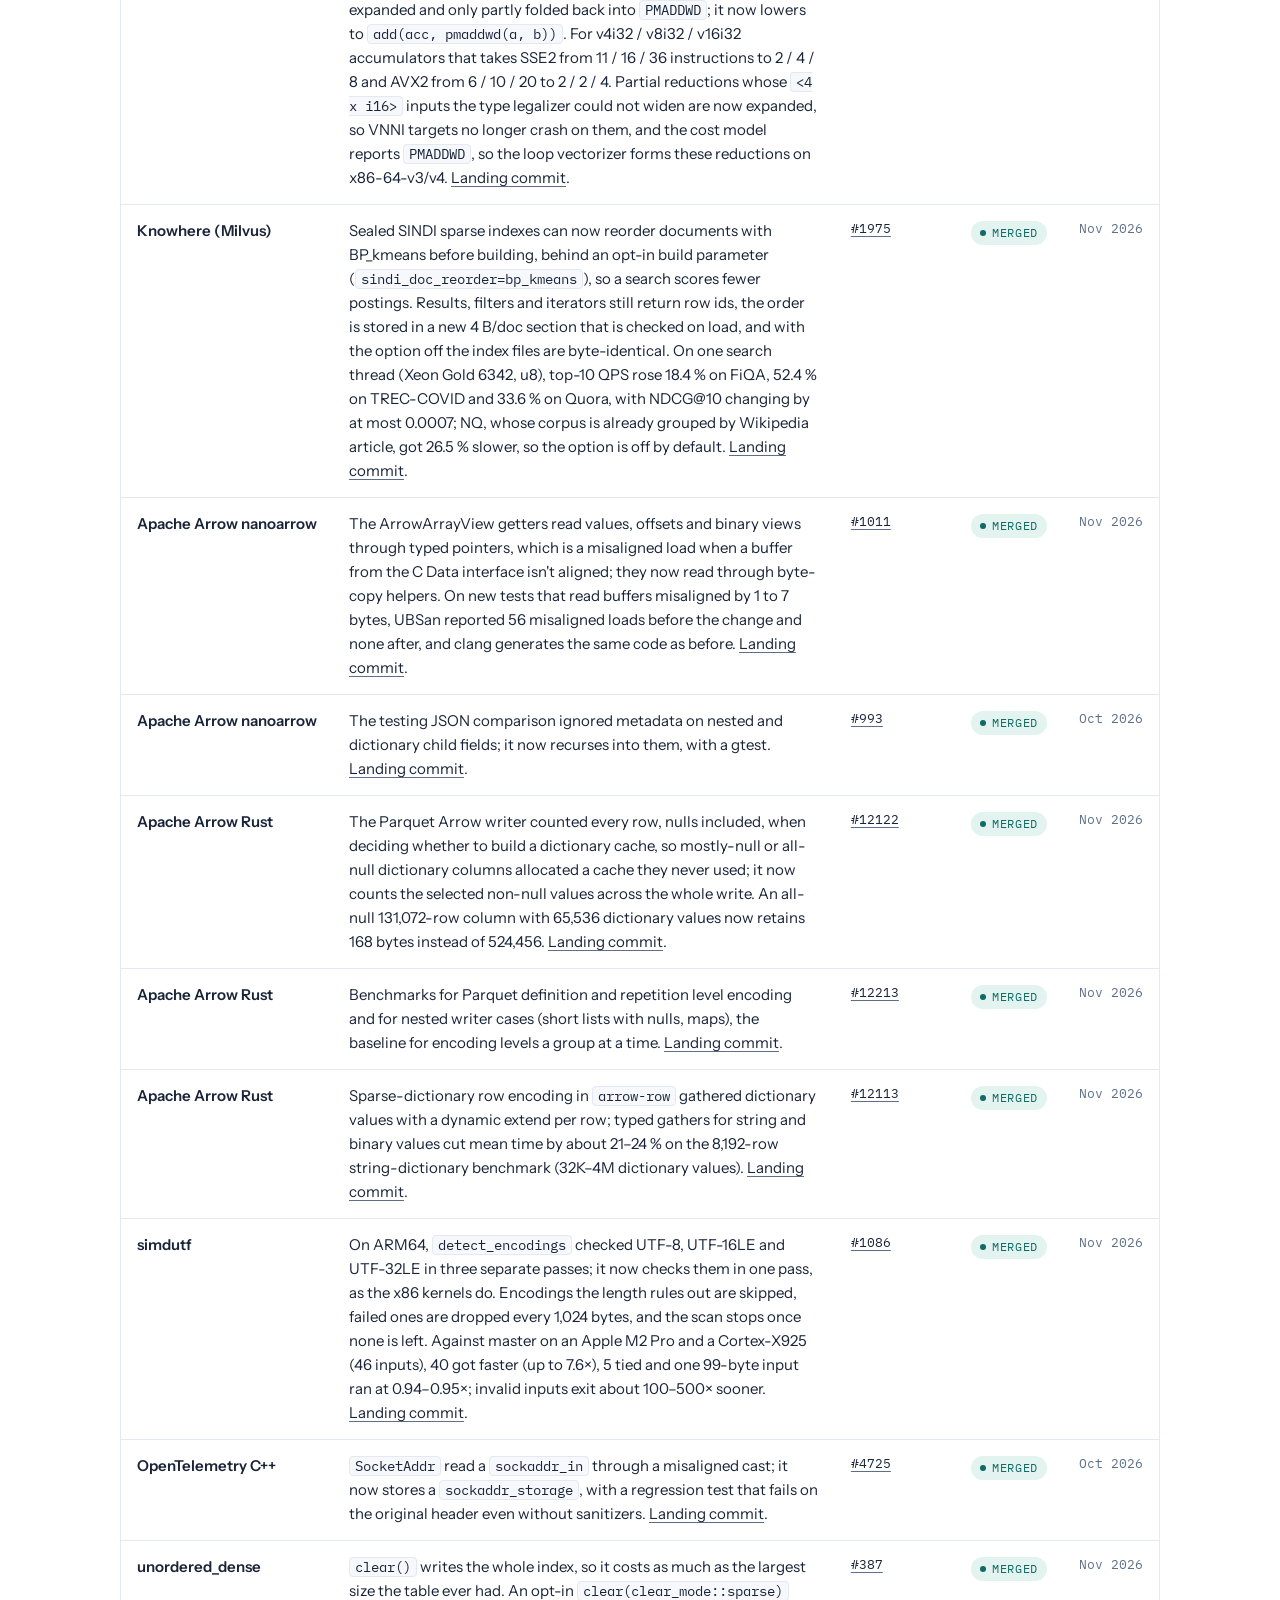
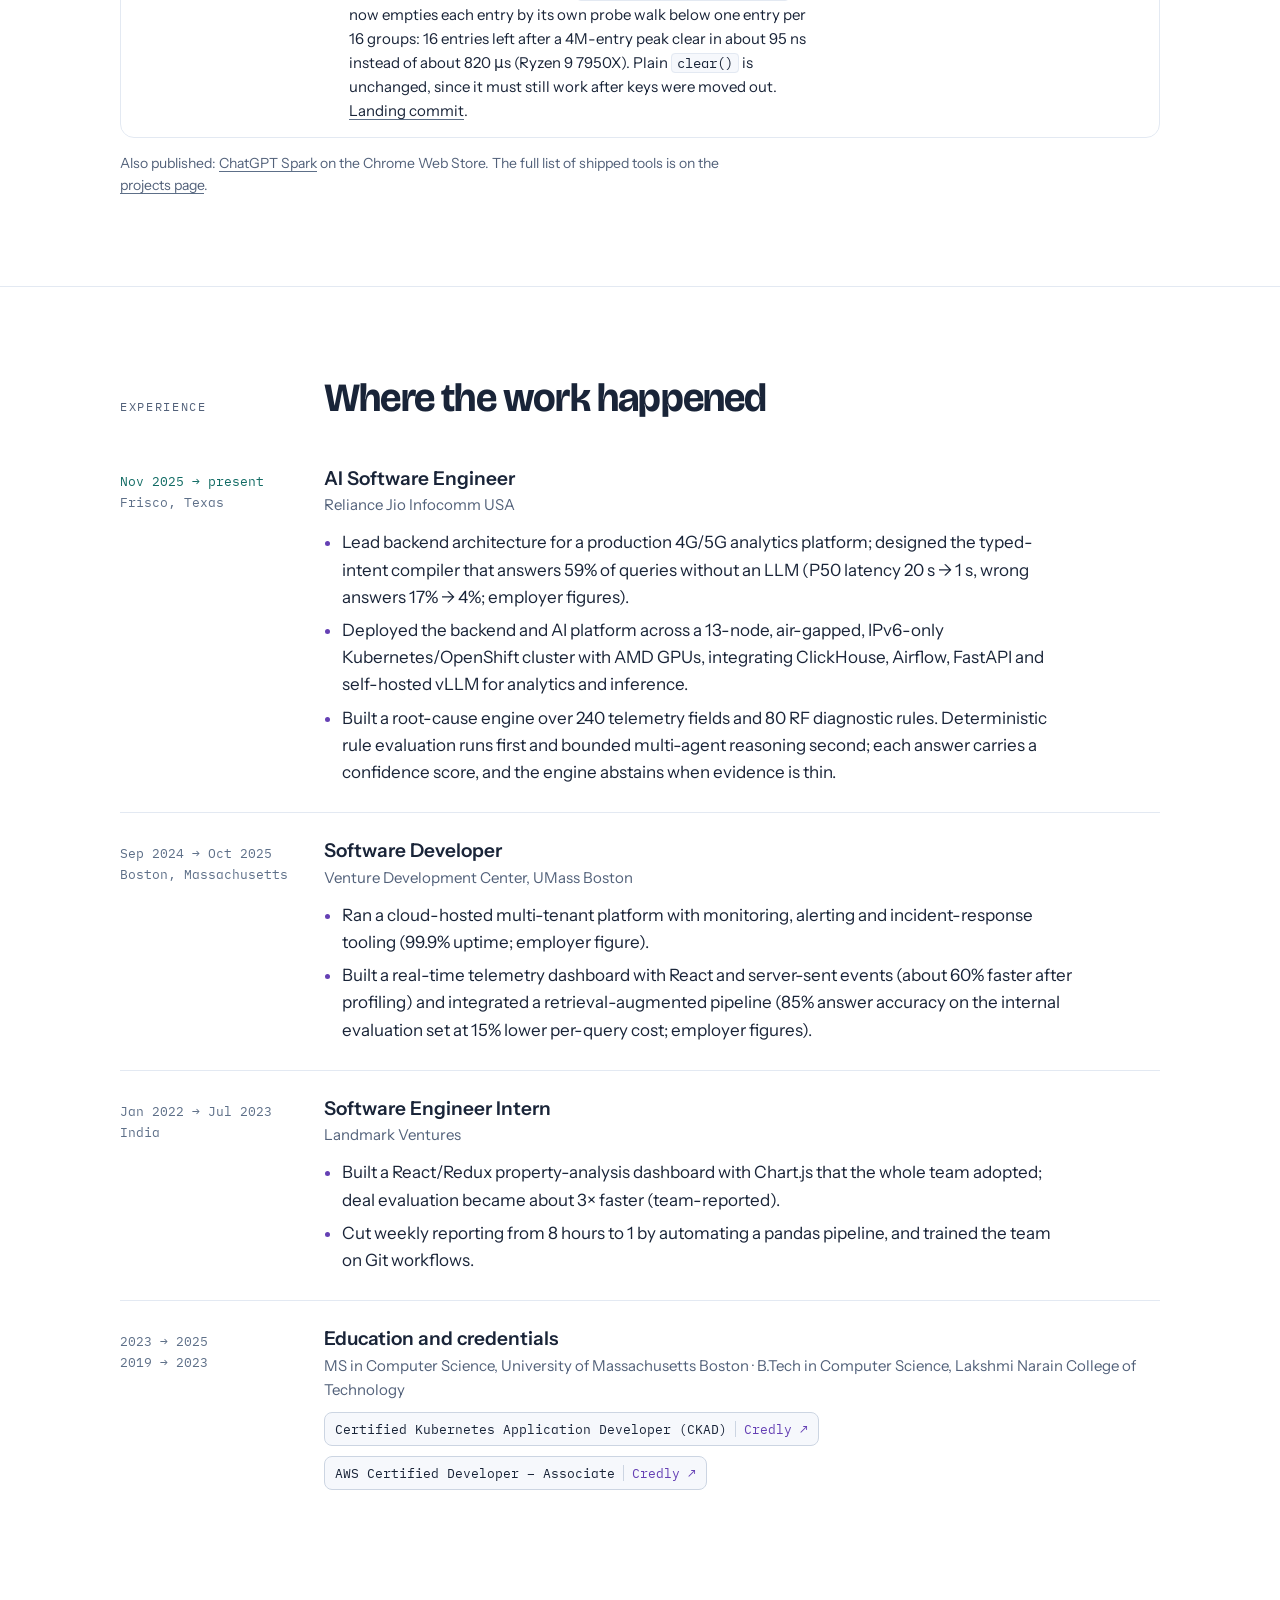
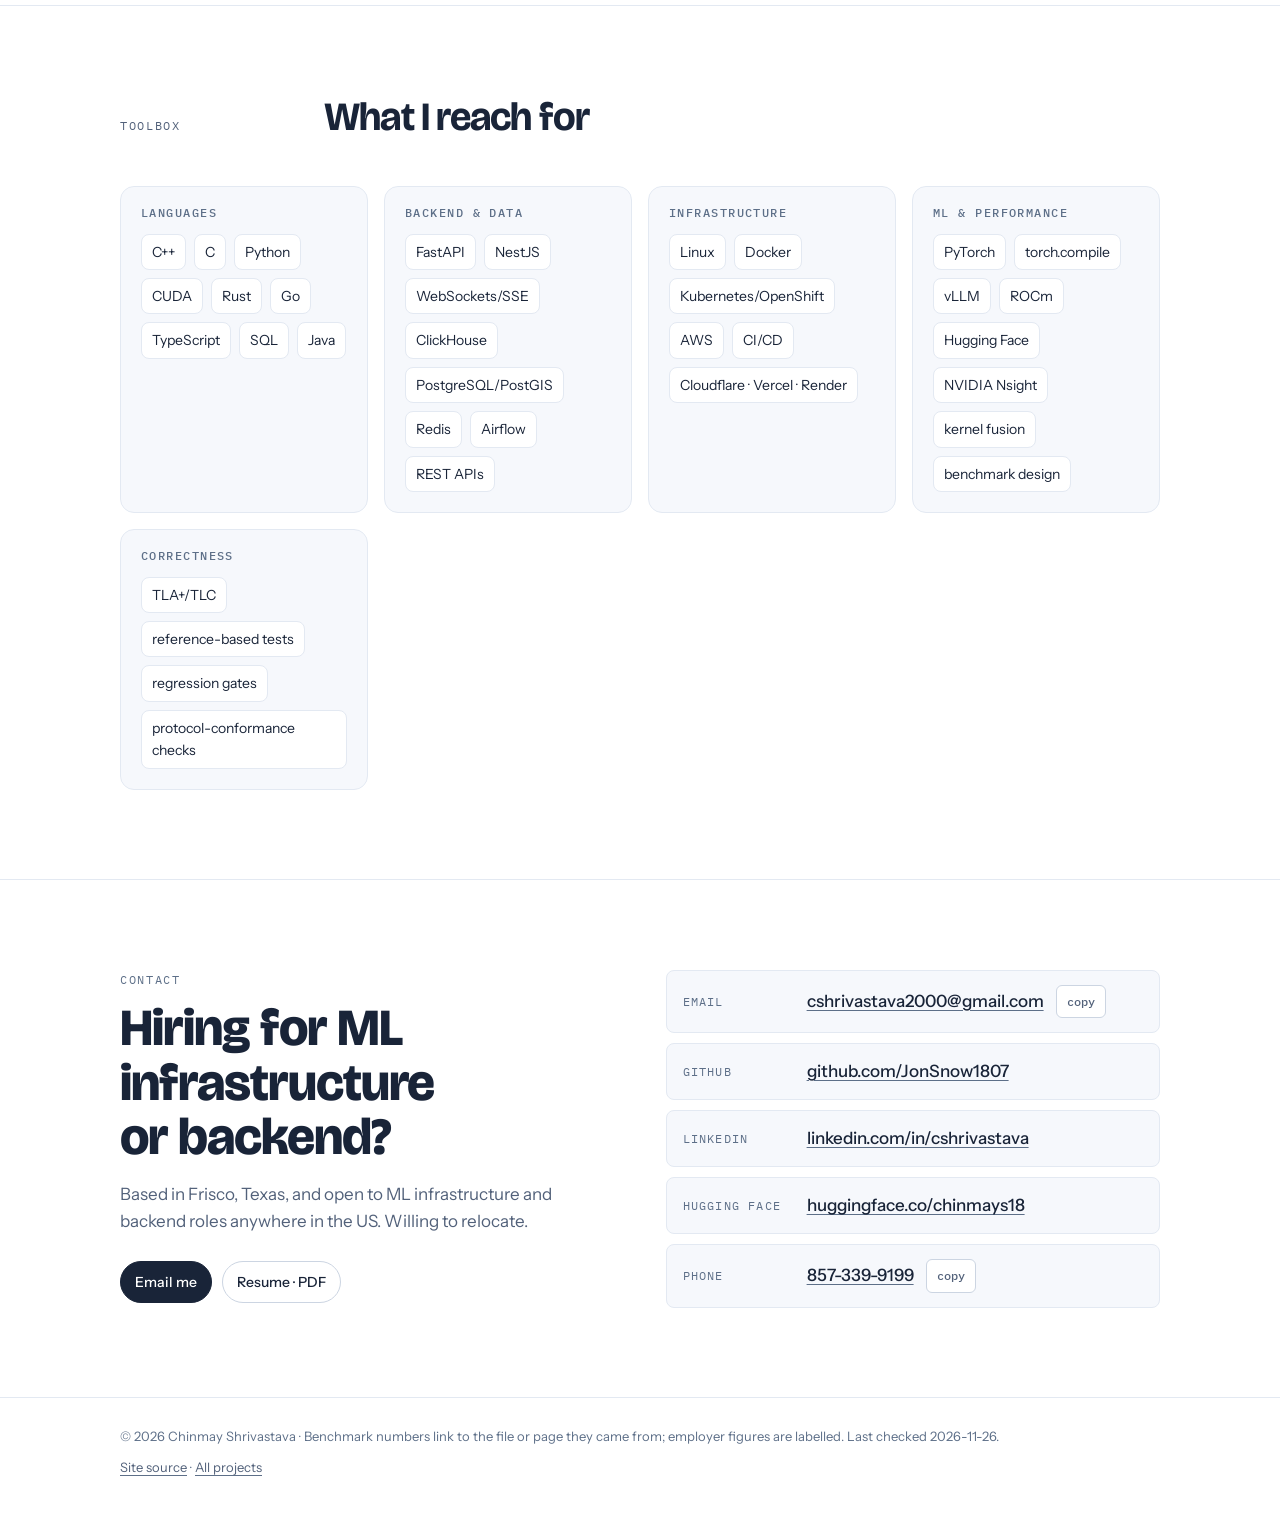
==== commit c2bf83d4: "Add the merged sherpa-onnx #4305" ====
--- a/index.html
+++ b/index.html
@@ -78,7 +78,7 @@
           <h1 class="rise" style="--i:1">Chinmay<br>Shrivastava</h1>
           <div class="rule rise" style="--i:2" aria-hidden="true"><span></span><span></span></div>
           <p class="thesis rise" style="--i:3">I build high-performance backend and ML infrastructure, and I <strong>validate it against references</strong> instead of trusting it.</p>
-          <p class="lede rise" style="--i:4">At Reliance Jio I lead backend architecture for a production 4G/5G analytics platform on an air-gapped Kubernetes/OpenShift cluster, where a typed-intent compiler cut P50 latency from 20 s to 1 s. Outside work: thirty-one changes merged upstream, six into PyTorch core, five into Apache Arrow, three into DuckDB, three into Meta's bpfilter, three into vLLM, two into LLVM, two into the sherpa-onnx speech toolkit, and the rest into llama.cpp's CUDA backend, bpftrace, Wasmtime's Cranelift, simdutf, OpenTelemetry C++, Milvus's Knowhere vector search engine and the unordered_dense hash map, plus systems projects with committed benchmarks.</p>
+          <p class="lede rise" style="--i:4">At Reliance Jio I lead backend architecture for a production 4G/5G analytics platform on an air-gapped Kubernetes/OpenShift cluster, where a typed-intent compiler cut P50 latency from 20 s to 1 s. Outside work: thirty-two changes merged upstream, six into PyTorch core, five into Apache Arrow, three into DuckDB, three into Meta's bpfilter, three into vLLM, three into the sherpa-onnx speech toolkit, two into LLVM, and the rest into llama.cpp's CUDA backend, bpftrace, Wasmtime's Cranelift, simdutf, OpenTelemetry C++, Milvus's Knowhere vector search engine and the unordered_dense hash map, plus systems projects with committed benchmarks.</p>
           <div class="links rise" style="--i:5">
             <a class="pill primary" href="https://github.com/JonSnow1807" target="_blank" rel="noopener" data-cmd="GitHub profile" data-kind="link">
               <svg viewBox="0 0 24 24" fill="currentColor" aria-hidden="true"><path d="M12 .5A12 12 0 0 0 0 12.6c0 5.3 3.4 9.9 8.2 11.5.6.1.8-.3.8-.6v-2.2c-3.3.7-4-1.6-4-1.6-.6-1.4-1.4-1.8-1.4-1.8-1.1-.8.1-.8.1-.8 1.2.1 1.8 1.3 1.8 1.3 1.1 1.9 2.8 1.3 3.5 1 .1-.8.4-1.3.8-1.6-2.7-.3-5.5-1.4-5.5-6.1 0-1.3.5-2.4 1.2-3.3-.1-.3-.5-1.6.1-3.2 0 0 1-.3 3.3 1.3a11.4 11.4 0 0 1 6 0c2.3-1.6 3.3-1.3 3.3-1.3.7 1.7.2 2.9.1 3.2.8.9 1.2 2 1.2 3.3 0 4.7-2.8 5.8-5.5 6.1.4.4.8 1.1.8 2.3v3.3c0 .3.2.7.8.6A12 12 0 0 0 24 12.6 12 12 0 0 0 12 .5Z"/></svg>
@@ -91,11 +91,11 @@
         </div>
 
         <aside class="status rise" style="--i:3" aria-label="Current status">
-          <div class="head"><span>status</span><span class="live"><i aria-hidden="true"></i>updated 2026-11-23</span></div>
+          <div class="head"><span>status</span><span class="live"><i aria-hidden="true"></i>updated 2026-11-26</span></div>
           <dl>
             <dt>since</dt><dd>Nov 2025 · Reliance Jio</dd>
             <dt>focus</dt><dd>4G/5G analytics backend · GPU inference on Kubernetes/OpenShift</dd>
-            <dt>upstream</dt><dd>31 merged: vLLM ×3, PyTorch ×6, Apache Arrow ×5 (nanoarrow ×2, Rust ×3), DuckDB ×3, bpfilter ×3, LLVM ×2, sherpa-onnx ×2, llama.cpp, bpftrace, Wasmtime, simdutf, OpenTelemetry C++, Knowhere, unordered_dense</dd>
+            <dt>upstream</dt><dd>32 merged: vLLM ×3, PyTorch ×6, Apache Arrow ×5 (nanoarrow ×2, Rust ×3), DuckDB ×3, bpfilter ×3, sherpa-onnx ×3, LLVM ×2, llama.cpp, bpftrace, Wasmtime, simdutf, OpenTelemetry C++, Knowhere, unordered_dense</dd>
             <dt>open to</dt><dd>ML infrastructure and backend roles · Open to relocation across the US</dd>
             <dt>contact</dt><dd><a href="mailto:cshrivastava2000@gmail.com">cshrivastava2000@gmail.com</a></dd>
           </dl>
@@ -116,9 +116,9 @@
         <div class="ledger reveal">
           <article class="tile">
             <span class="tag">upstream</span>
-            <div class="num">31</div>
+            <div class="num">32</div>
             <div class="what">Changes merged into vLLM, llama.cpp, PyTorch core, sherpa-onnx, DuckDB, Meta's bpfilter, bpftrace, Wasmtime (Cranelift), LLVM, Apache Arrow (nanoarrow and arrow-rs), simdutf, OpenTelemetry C++, Milvus Knowhere and unordered_dense</div>
-            <div class="src">vllm-project/vllm <a href="https://github.com/vllm-project/vllm/pull/67098" target="_blank" rel="noopener">#67098</a>, <a href="https://github.com/vllm-project/vllm/pull/67571" target="_blank" rel="noopener">#67571</a>, <a href="https://github.com/vllm-project/vllm/pull/67812" target="_blank" rel="noopener">#67812</a> · ggml-org/llama.cpp <a href="https://github.com/ggml-org/llama.cpp/pull/31345" target="_blank" rel="noopener">#31345</a> · pytorch/pytorch <a href="https://github.com/pytorch/pytorch/pull/158985" target="_blank" rel="noopener">#158985</a>, <a href="https://github.com/pytorch/pytorch/pull/173183" target="_blank" rel="noopener">#173183</a>, <a href="https://github.com/pytorch/pytorch/pull/203097" target="_blank" rel="noopener">#203097</a>, <a href="https://github.com/pytorch/pytorch/pull/203228" target="_blank" rel="noopener">#203228</a>, <a href="https://github.com/pytorch/pytorch/pull/201639" target="_blank" rel="noopener">#201639</a>, <a href="https://github.com/pytorch/pytorch/pull/202968" target="_blank" rel="noopener">#202968</a> · k2-fsa/sherpa-onnx <a href="https://github.com/k2-fsa/sherpa-onnx/pull/4282" target="_blank" rel="noopener">#4282</a>, <a href="https://github.com/k2-fsa/sherpa-onnx/pull/4283" target="_blank" rel="noopener">#4283</a> · duckdb/duckdb <a href="https://github.com/duckdb/duckdb/pull/27979" target="_blank" rel="noopener">#27979</a>, <a href="https://github.com/duckdb/duckdb/pull/27973" target="_blank" rel="noopener">#27973</a>, <a href="https://github.com/duckdb/duckdb/pull/27707" target="_blank" rel="noopener">#27707</a> · facebook/bpfilter <a href="https://github.com/facebook/bpfilter/pull/364" target="_blank" rel="noopener">#364</a>, <a href="https://github.com/facebook/bpfilter/pull/369" target="_blank" rel="noopener">#369</a>, <a href="https://github.com/facebook/bpfilter/pull/597" target="_blank" rel="noopener">#597</a> · bpftrace/bpftrace <a href="https://github.com/bpftrace/bpftrace/pull/5444" target="_blank" rel="noopener">#5444</a> · bytecodealliance/wasmtime <a href="https://github.com/bytecodealliance/wasmtime/pull/15220" target="_blank" rel="noopener">#15220</a> · llvm/llvm-project <a href="https://github.com/llvm/llvm-project/pull/240903" target="_blank" rel="noopener">#240903</a>, <a href="https://github.com/llvm/llvm-project/pull/240904" target="_blank" rel="noopener">#240904</a> · apache/arrow-nanoarrow <a href="https://github.com/apache/arrow-nanoarrow/pull/1011" target="_blank" rel="noopener">#1011</a>, <a href="https://github.com/apache/arrow-nanoarrow/pull/993" target="_blank" rel="noopener">#993</a> · apache/arrow-rs <a href="https://github.com/apache/arrow-rs/pull/12122" target="_blank" rel="noopener">#12122</a>, <a href="https://github.com/apache/arrow-rs/pull/12213" target="_blank" rel="noopener">#12213</a>, <a href="https://github.com/apache/arrow-rs/pull/12113" target="_blank" rel="noopener">#12113</a> · simdutf/simdutf <a href="https://github.com/simdutf/simdutf/pull/1086" target="_blank" rel="noopener">#1086</a> · open-telemetry/opentelemetry-cpp <a href="https://github.com/open-telemetry/opentelemetry-cpp/pull/4725" target="_blank" rel="noopener">#4725</a> · zilliztech/knowhere <a href="https://github.com/zilliztech/knowhere/pull/1975" target="_blank" rel="noopener">#1975</a> · martinus/unordered_dense <a href="https://github.com/martinus/unordered_dense/pull/387" target="_blank" rel="noopener">#387</a></div>
+            <div class="src">vllm-project/vllm <a href="https://github.com/vllm-project/vllm/pull/67098" target="_blank" rel="noopener">#67098</a>, <a href="https://github.com/vllm-project/vllm/pull/67571" target="_blank" rel="noopener">#67571</a>, <a href="https://github.com/vllm-project/vllm/pull/67812" target="_blank" rel="noopener">#67812</a> · ggml-org/llama.cpp <a href="https://github.com/ggml-org/llama.cpp/pull/31345" target="_blank" rel="noopener">#31345</a> · pytorch/pytorch <a href="https://github.com/pytorch/pytorch/pull/158985" target="_blank" rel="noopener">#158985</a>, <a href="https://github.com/pytorch/pytorch/pull/173183" target="_blank" rel="noopener">#173183</a>, <a href="https://github.com/pytorch/pytorch/pull/203097" target="_blank" rel="noopener">#203097</a>, <a href="https://github.com/pytorch/pytorch/pull/203228" target="_blank" rel="noopener">#203228</a>, <a href="https://github.com/pytorch/pytorch/pull/201639" target="_blank" rel="noopener">#201639</a>, <a href="https://github.com/pytorch/pytorch/pull/202968" target="_blank" rel="noopener">#202968</a> · k2-fsa/sherpa-onnx <a href="https://github.com/k2-fsa/sherpa-onnx/pull/4282" target="_blank" rel="noopener">#4282</a>, <a href="https://github.com/k2-fsa/sherpa-onnx/pull/4283" target="_blank" rel="noopener">#4283</a>, <a href="https://github.com/k2-fsa/sherpa-onnx/pull/4305" target="_blank" rel="noopener">#4305</a> · duckdb/duckdb <a href="https://github.com/duckdb/duckdb/pull/27979" target="_blank" rel="noopener">#27979</a>, <a href="https://github.com/duckdb/duckdb/pull/27973" target="_blank" rel="noopener">#27973</a>, <a href="https://github.com/duckdb/duckdb/pull/27707" target="_blank" rel="noopener">#27707</a> · facebook/bpfilter <a href="https://github.com/facebook/bpfilter/pull/364" target="_blank" rel="noopener">#364</a>, <a href="https://github.com/facebook/bpfilter/pull/369" target="_blank" rel="noopener">#369</a>, <a href="https://github.com/facebook/bpfilter/pull/597" target="_blank" rel="noopener">#597</a> · bpftrace/bpftrace <a href="https://github.com/bpftrace/bpftrace/pull/5444" target="_blank" rel="noopener">#5444</a> · bytecodealliance/wasmtime <a href="https://github.com/bytecodealliance/wasmtime/pull/15220" target="_blank" rel="noopener">#15220</a> · llvm/llvm-project <a href="https://github.com/llvm/llvm-project/pull/240903" target="_blank" rel="noopener">#240903</a>, <a href="https://github.com/llvm/llvm-project/pull/240904" target="_blank" rel="noopener">#240904</a> · apache/arrow-nanoarrow <a href="https://github.com/apache/arrow-nanoarrow/pull/1011" target="_blank" rel="noopener">#1011</a>, <a href="https://github.com/apache/arrow-nanoarrow/pull/993" target="_blank" rel="noopener">#993</a> · apache/arrow-rs <a href="https://github.com/apache/arrow-rs/pull/12122" target="_blank" rel="noopener">#12122</a>, <a href="https://github.com/apache/arrow-rs/pull/12213" target="_blank" rel="noopener">#12213</a>, <a href="https://github.com/apache/arrow-rs/pull/12113" target="_blank" rel="noopener">#12113</a> · simdutf/simdutf <a href="https://github.com/simdutf/simdutf/pull/1086" target="_blank" rel="noopener">#1086</a> · open-telemetry/opentelemetry-cpp <a href="https://github.com/open-telemetry/opentelemetry-cpp/pull/4725" target="_blank" rel="noopener">#4725</a> · zilliztech/knowhere <a href="https://github.com/zilliztech/knowhere/pull/1975" target="_blank" rel="noopener">#1975</a> · martinus/unordered_dense <a href="https://github.com/martinus/unordered_dense/pull/387" target="_blank" rel="noopener">#387</a></div>
           </article>
 
           <article class="tile">
@@ -256,11 +256,11 @@
         <div class="section-head">
           <p class="eyebrow">Upstream record</p>
           <h2>Pull requests to projects I do not own</h2>
-          <p>Status as of 2026-11-23; merged changes only, each linked to its landing commit. Not listed: four other PyTorch proposals and five Metaflow proposals that were closed without landing, one Stripe fix superseded by the maintainers' own, and a torchtune documentation PR (<a href="https://github.com/meta-pytorch/torchtune/pull/2889" target="_blank" rel="noopener">#2889</a>) closed in October 2026 when that project was wound down.</p>
+          <p>Status as of 2026-11-26; merged changes only, each linked to its landing commit. Not listed: four other PyTorch proposals and five Metaflow proposals that were closed without landing, one Stripe fix superseded by the maintainers' own, and a torchtune documentation PR (<a href="https://github.com/meta-pytorch/torchtune/pull/2889" target="_blank" rel="noopener">#2889</a>) closed in October 2026 when that project was wound down.</p>
         </div>
         <div class="table-wrap reveal" role="region" aria-label="Upstream pull requests" tabindex="0">
           <table class="record">
-            <caption class="sr-only">Upstream pull requests, status as of 2026-11-23</caption>
+            <caption class="sr-only">Upstream pull requests, status as of 2026-11-26</caption>
             <thead>
               <tr><th scope="col">Project</th><th scope="col">Change</th><th scope="col">Ref</th><th scope="col">Status</th><th scope="col">When</th></tr>
             </thead>
@@ -346,6 +346,13 @@
                 <td class="project">sherpa-onnx</td>
                 <td>Streaming NeMo models floored their log-mel features with <code class="mono">log(max(x, FLT_EPSILON))</code>, which clips most mel bins of quiet audio (three in four at -60 dBFS), while the offline path already used NeMo's additive guard <code class="mono">log(x + 2^-24)</code>. The streaming NeMo CTC and transducer recognizers now use the additive guard too. On 200 LibriSpeech test-clean utterances scaled to -60 dBFS, WER fell from 9.29% to 6.05% (CTC) and from 8.92% to 5.39% (transducer), with no change at the original level; the new tests fail without the fix. <a href="https://github.com/k2-fsa/sherpa-onnx/commit/308b51a7e79e64edaf50644d4a0d64586f45e413" target="_blank" rel="noopener">Landing commit</a>.</td>
                 <td class="ref"><a href="https://github.com/k2-fsa/sherpa-onnx/pull/4283" target="_blank" rel="noopener" data-cmd="sherpa-onnx #4283 NeMo log-zero guard" data-kind="pull request">#4283</a></td>
+                <td><span class="chip merged">merged</span></td>
+                <td class="date">Nov 2026</td>
+              </tr>
+              <tr>
+                <td class="project">sherpa-onnx</td>
+                <td>After an endpoint, streaming CTC models (except T-one) and NeMo transducer models reset their encoder states. A new per-stream option, <code class="mono">keep_encoder_states</code>, keeps them; the default still resets. On 40 streams of five LibriSpeech test-clean utterances separated by noise, keeping the encoder of the int8 NeMo streaming transducer lowered the share of utterances whose first word is wrong after an endpoint from 6.9% to 3.8%. <a href="https://github.com/k2-fsa/sherpa-onnx/commit/d0737c5656758cb468038d0e6ffb41a2ca1d7d99" target="_blank" rel="noopener">Landing commit</a>.</td>
+                <td class="ref"><a href="https://github.com/k2-fsa/sherpa-onnx/pull/4305" target="_blank" rel="noopener" data-cmd="sherpa-onnx #4305 keep encoder states" data-kind="pull request">#4305</a></td>
                 <td><span class="chip merged">merged</span></td>
                 <td class="date">Nov 2026</td>
               </tr>
@@ -633,7 +640,7 @@
 
   <footer>
     <div class="wrap">
-      <span>© <span data-year>2026</span> Chinmay Shrivastava · Benchmark numbers link to the file or page they came from; employer figures are labelled. Last checked 2026-11-23.</span>
+      <span>© <span data-year>2026</span> Chinmay Shrivastava · Benchmark numbers link to the file or page they came from; employer figures are labelled. Last checked 2026-11-26.</span>
       <span><a href="https://github.com/JonSnow1807/chinmay18.com" target="_blank" rel="noopener">Site source</a> · <a href="projects.html">All projects</a></span>
     </div>
   </footer>
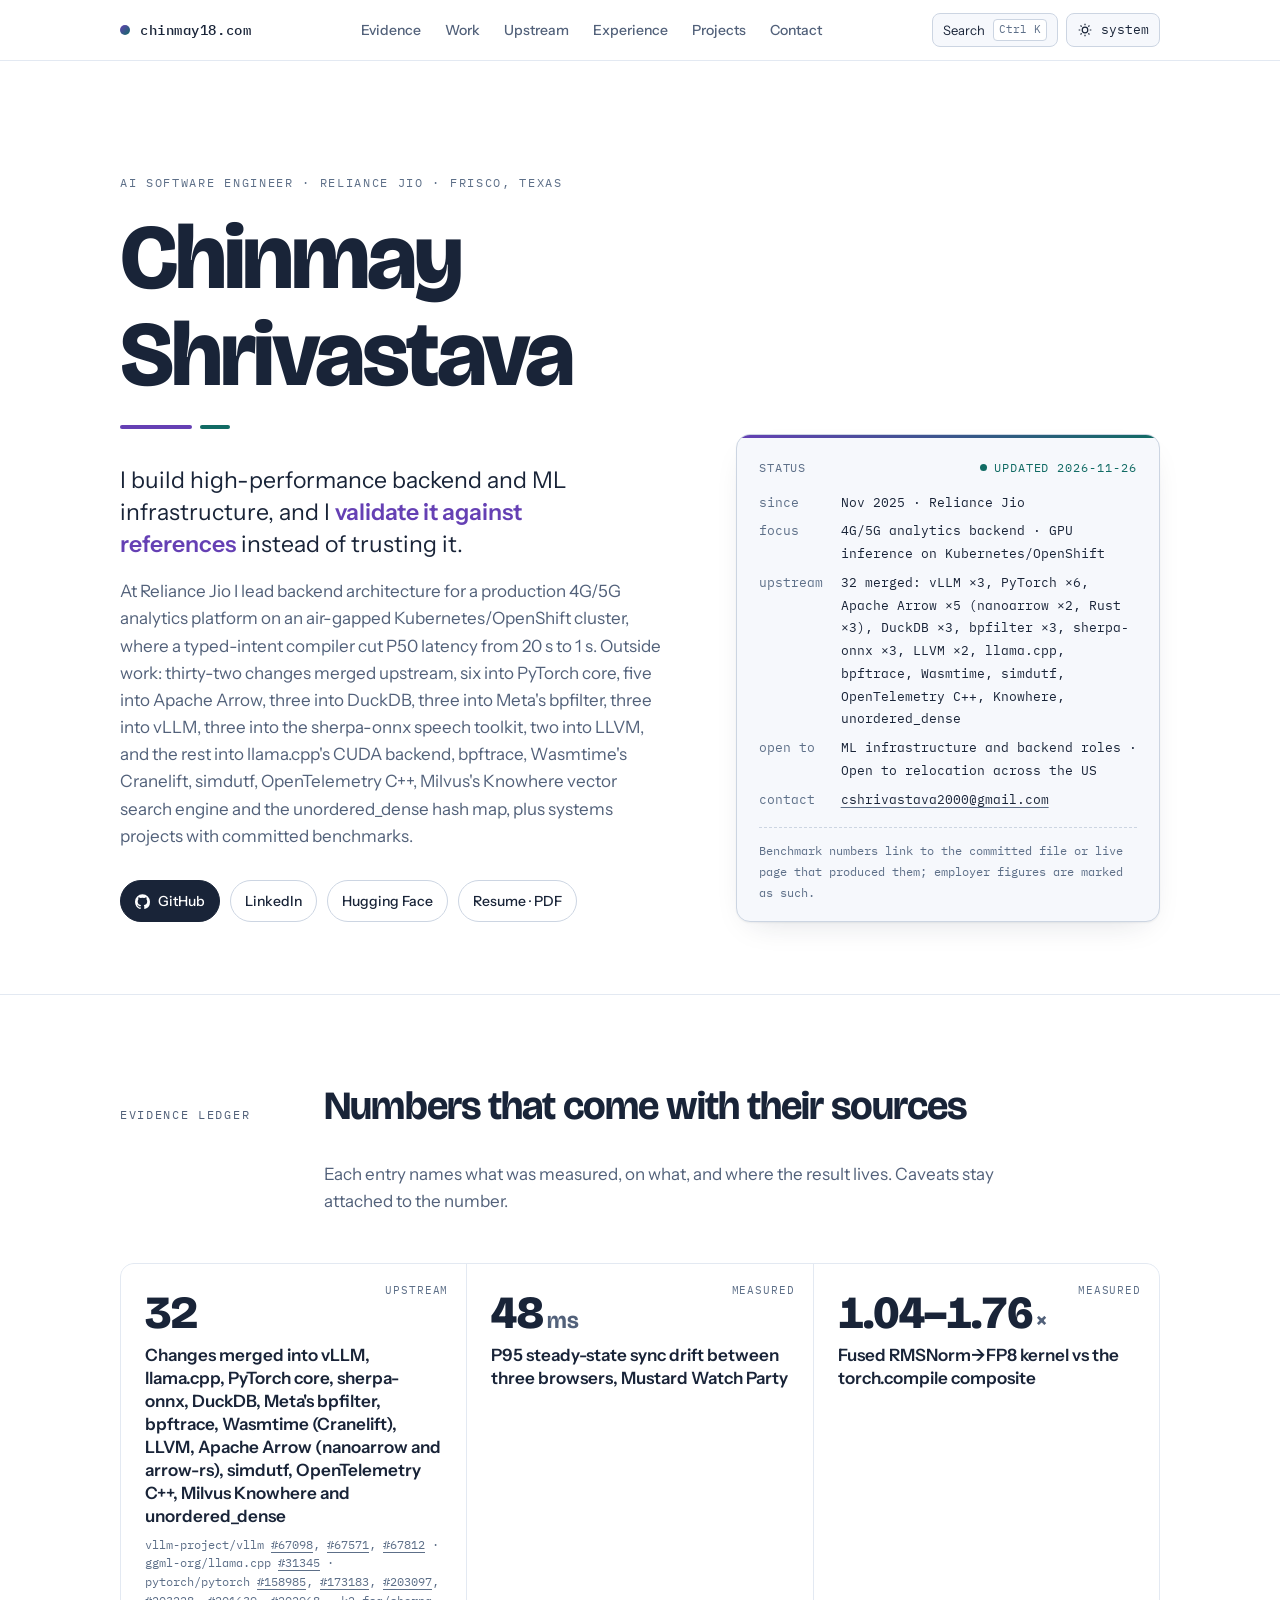
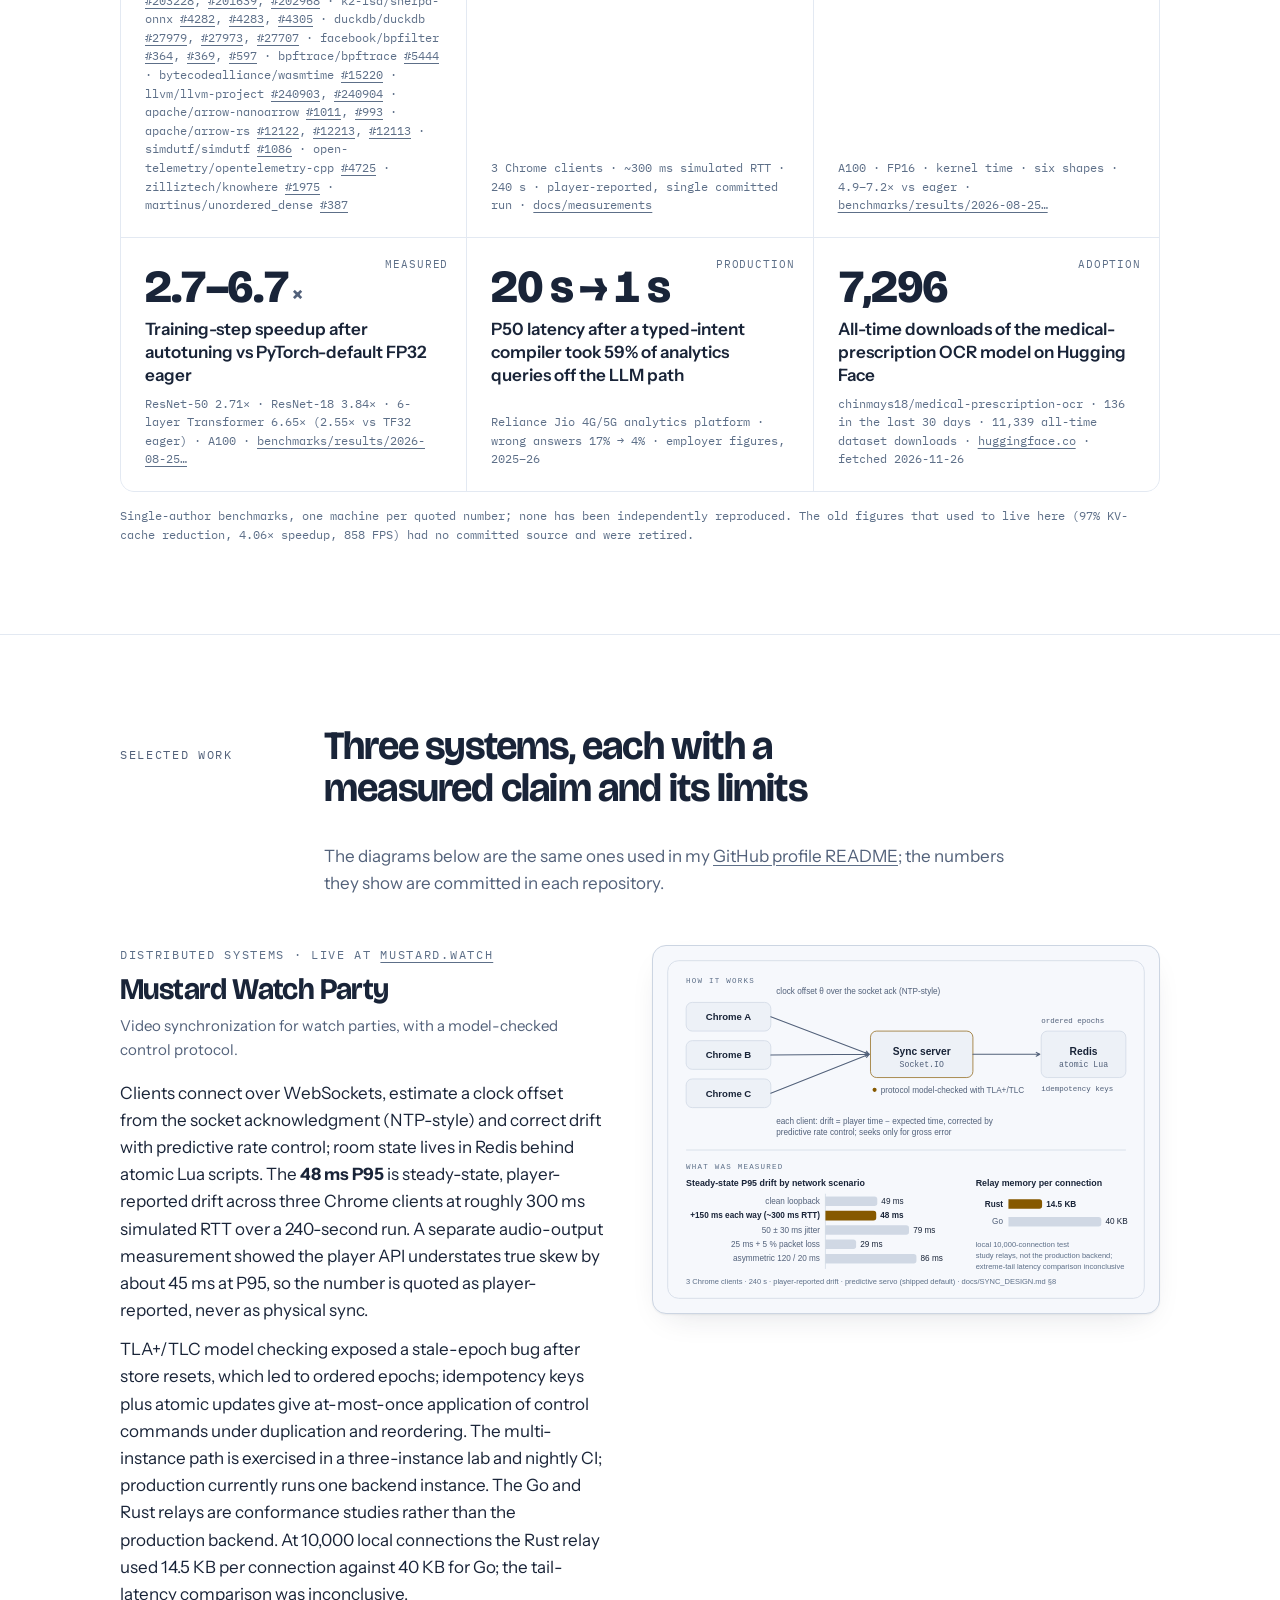
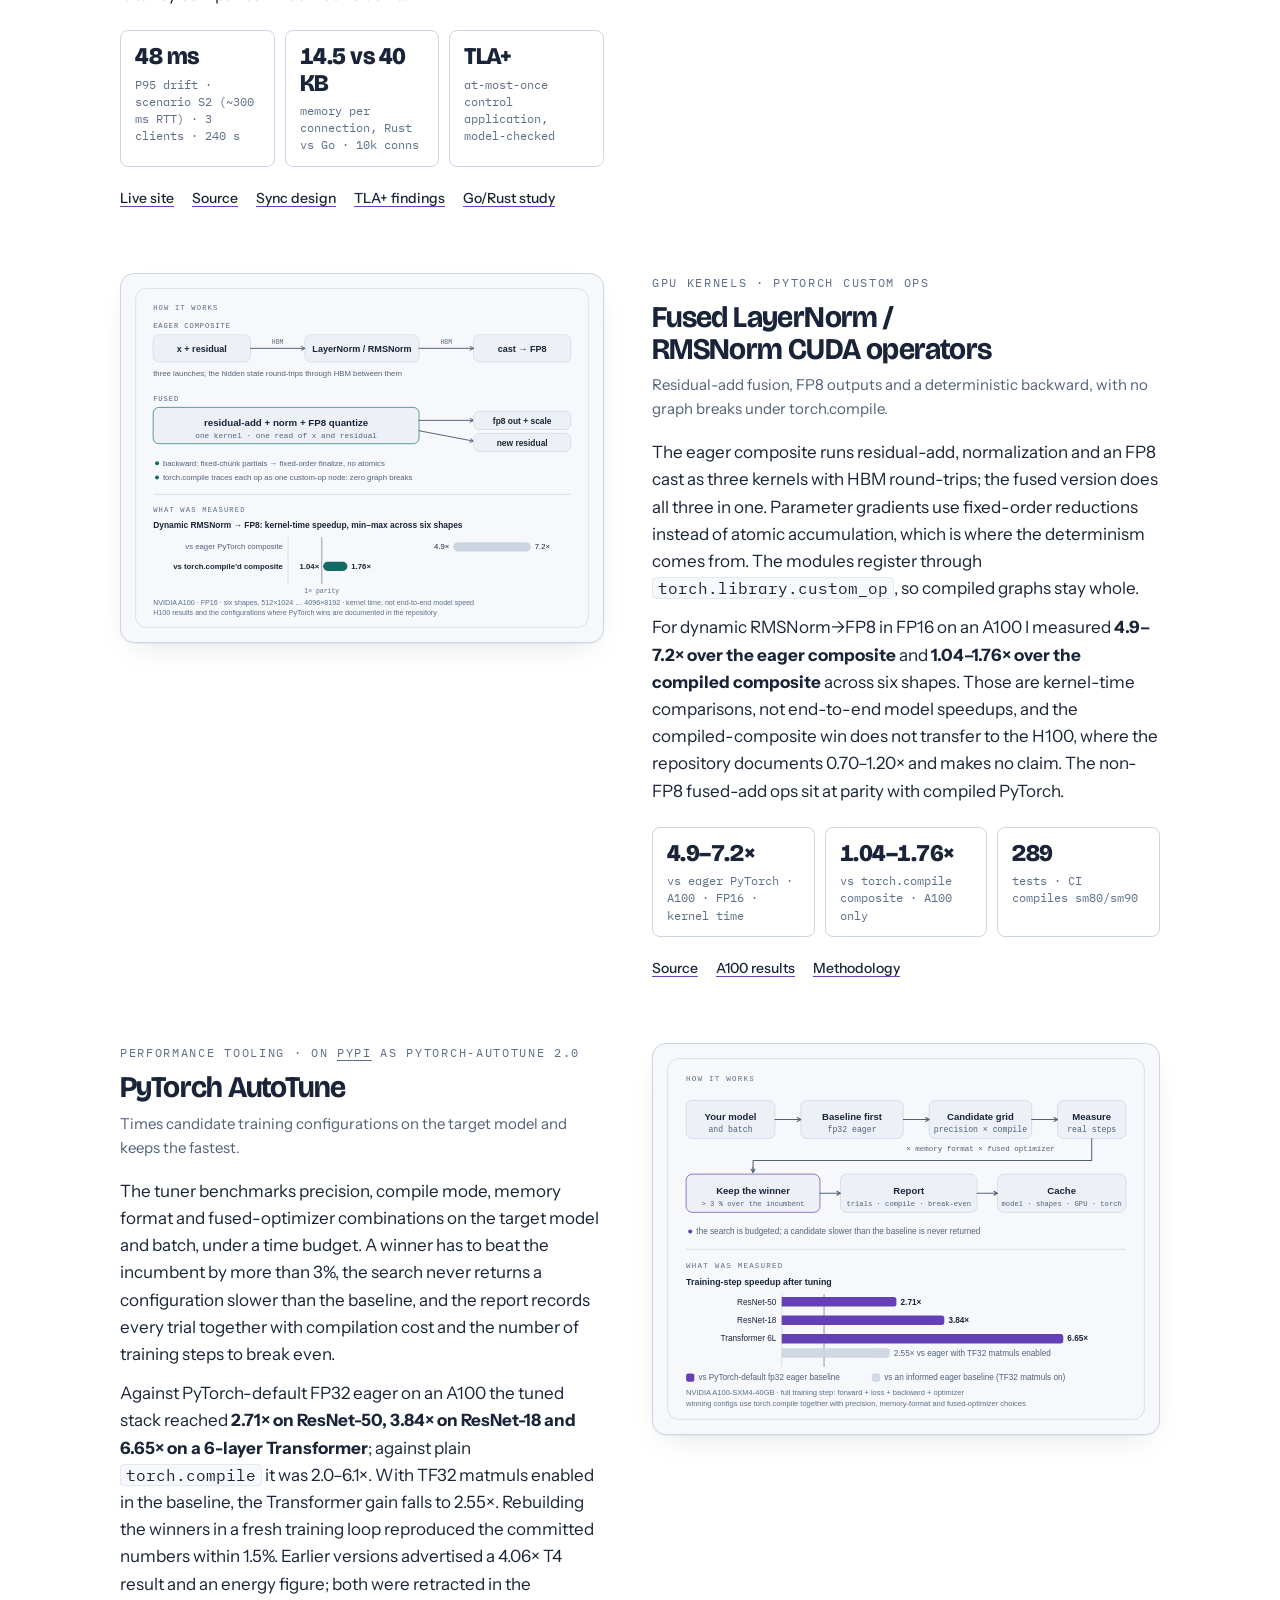
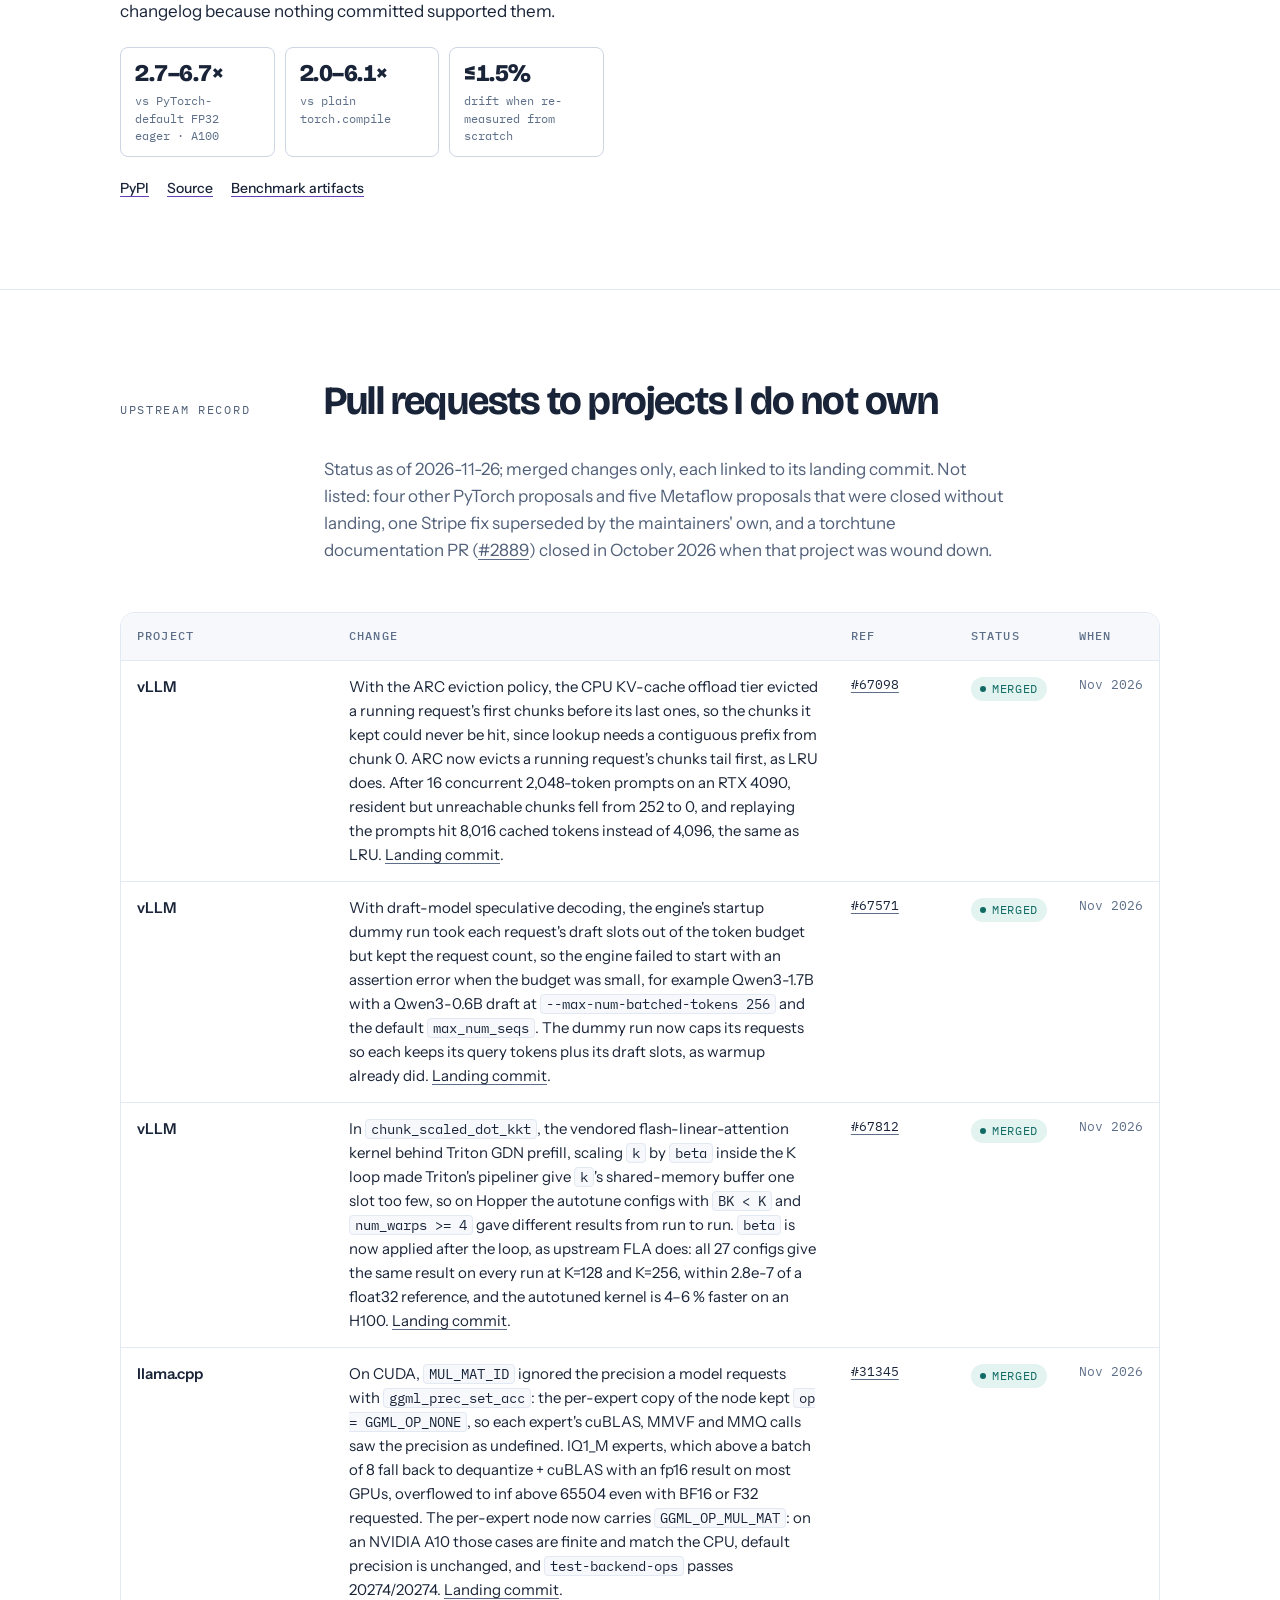
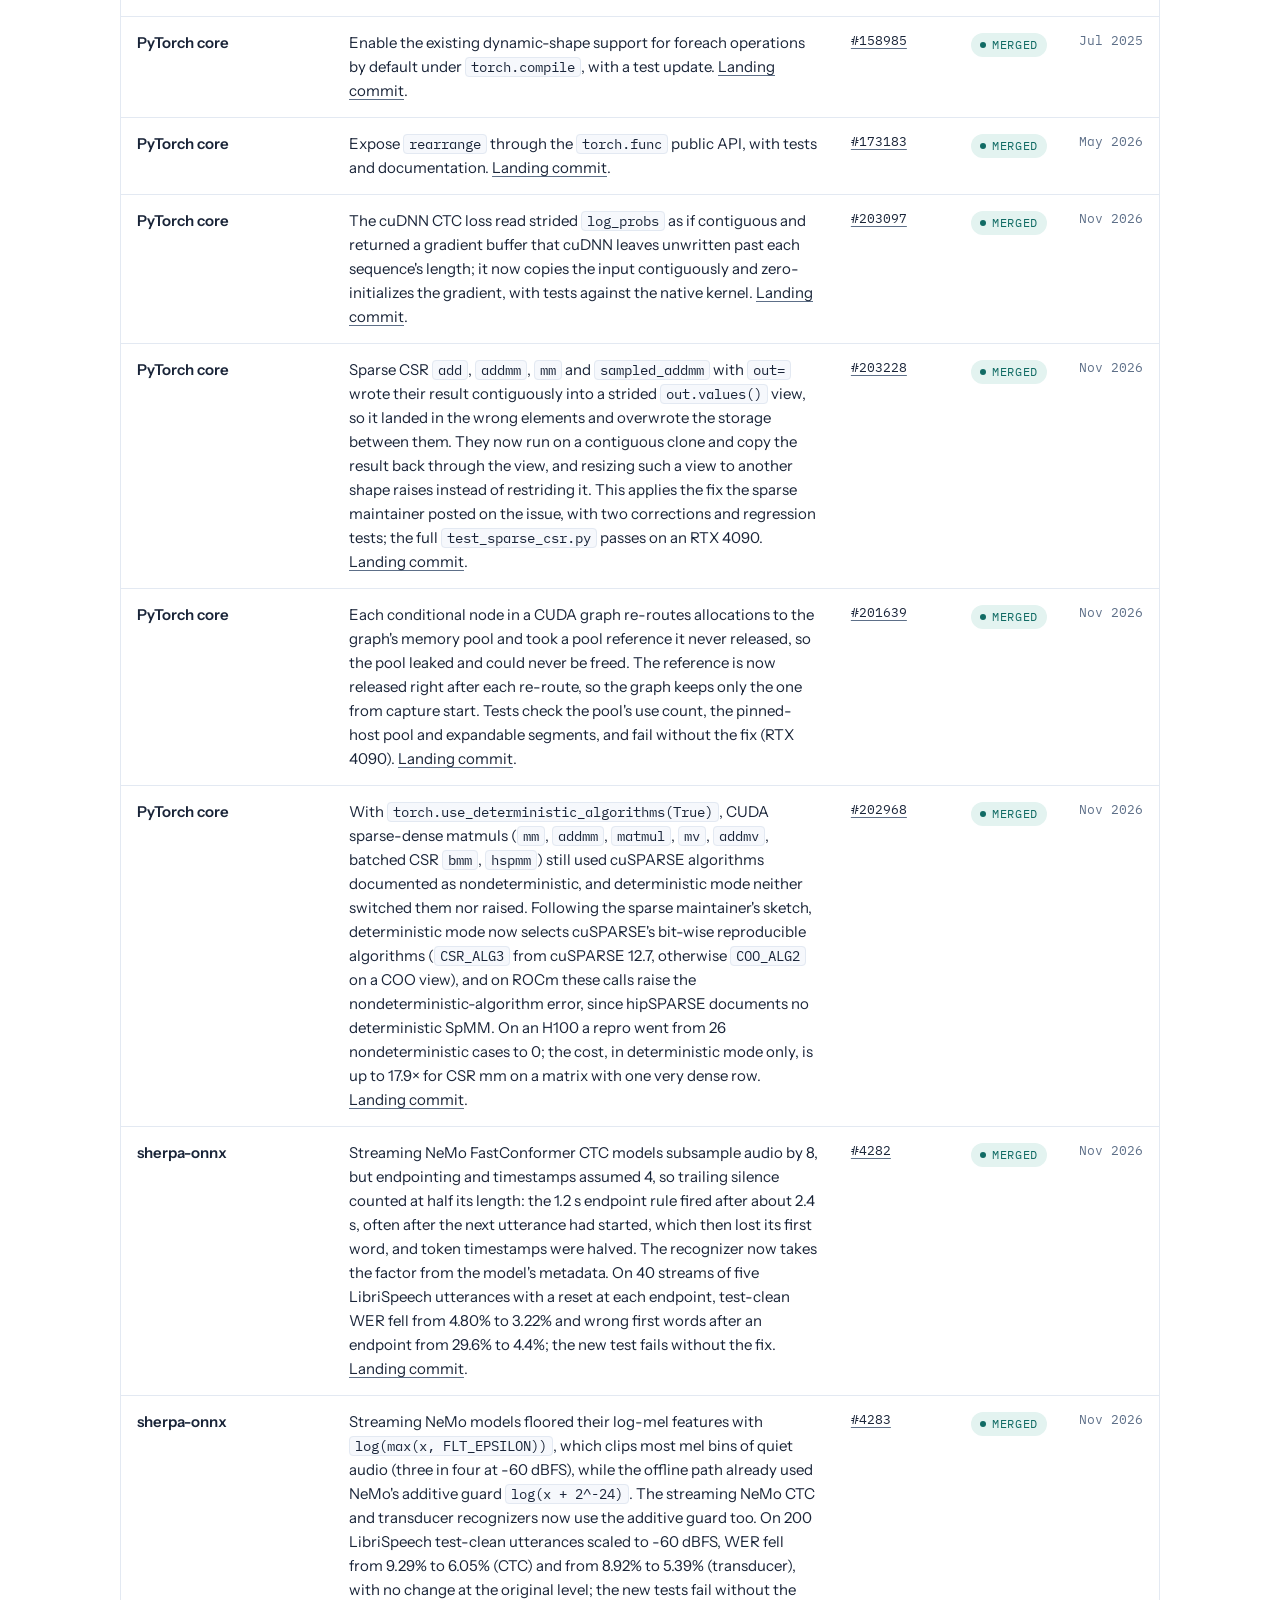
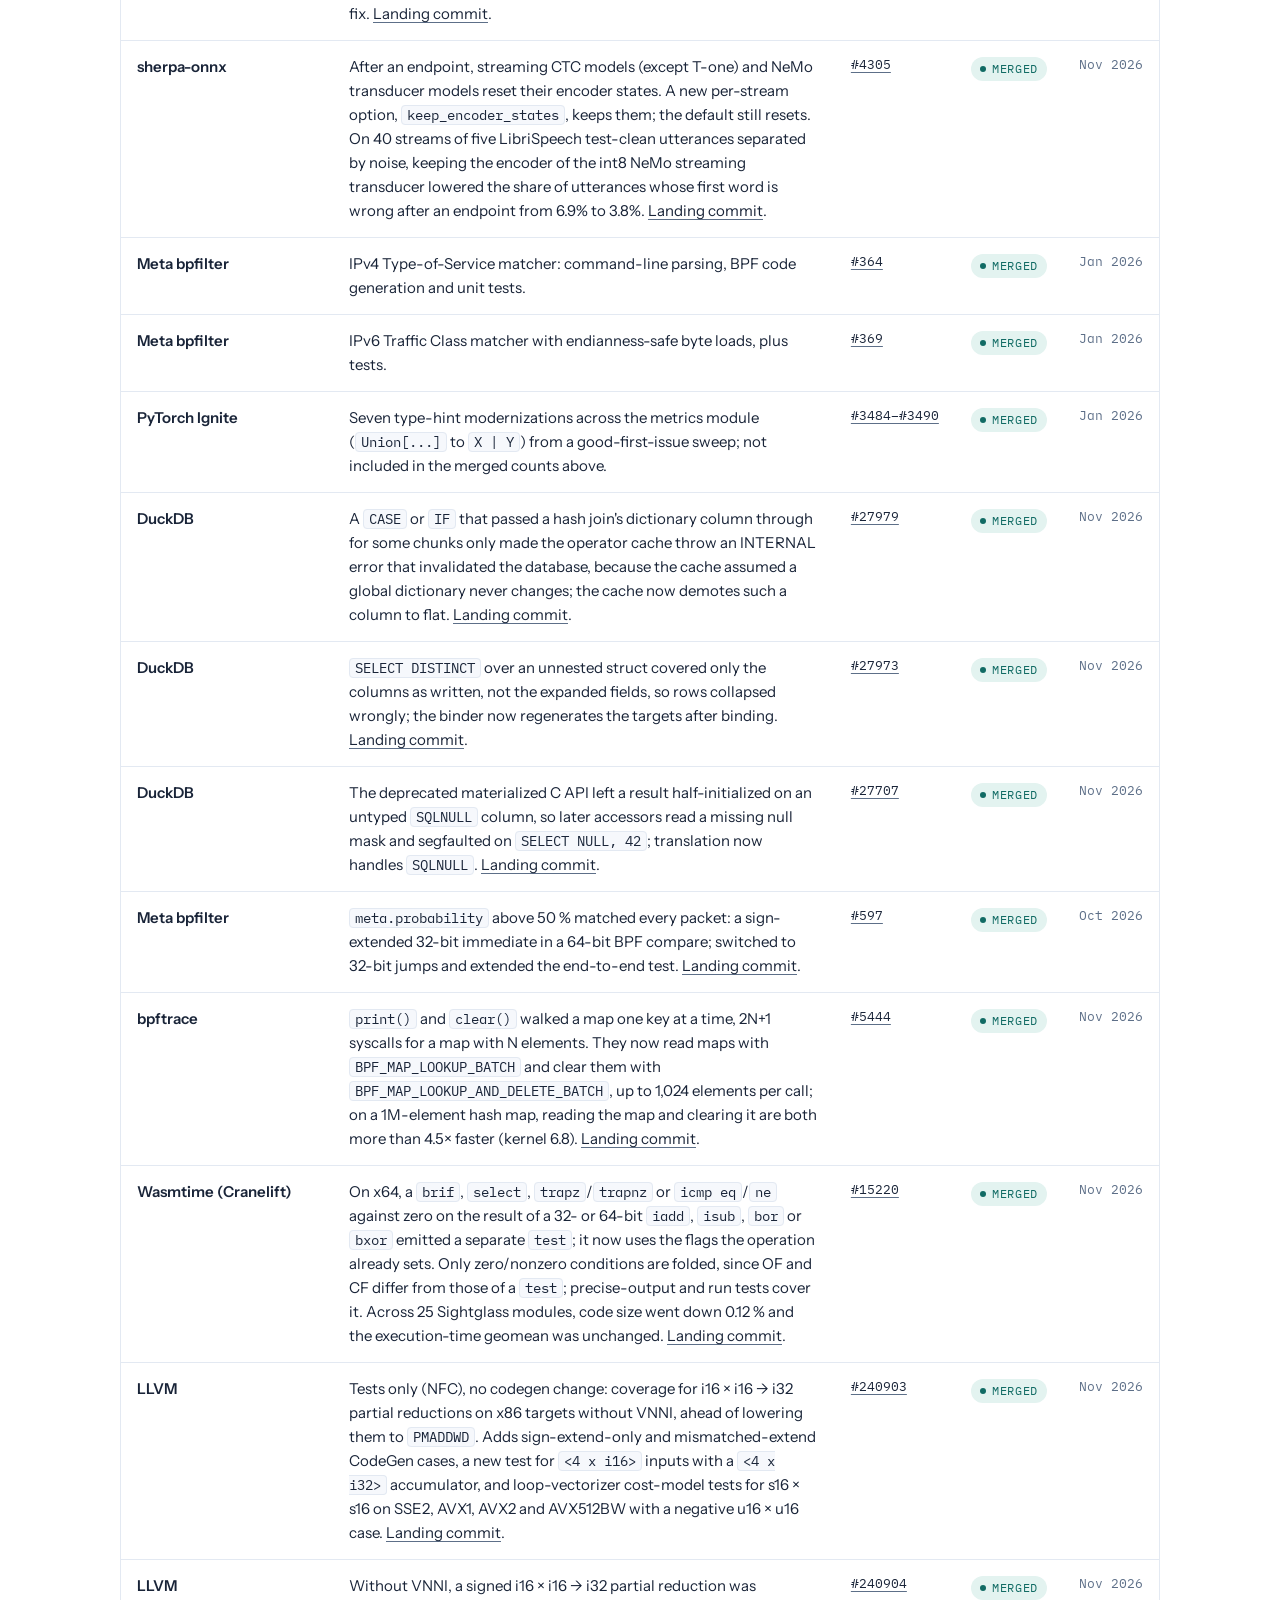
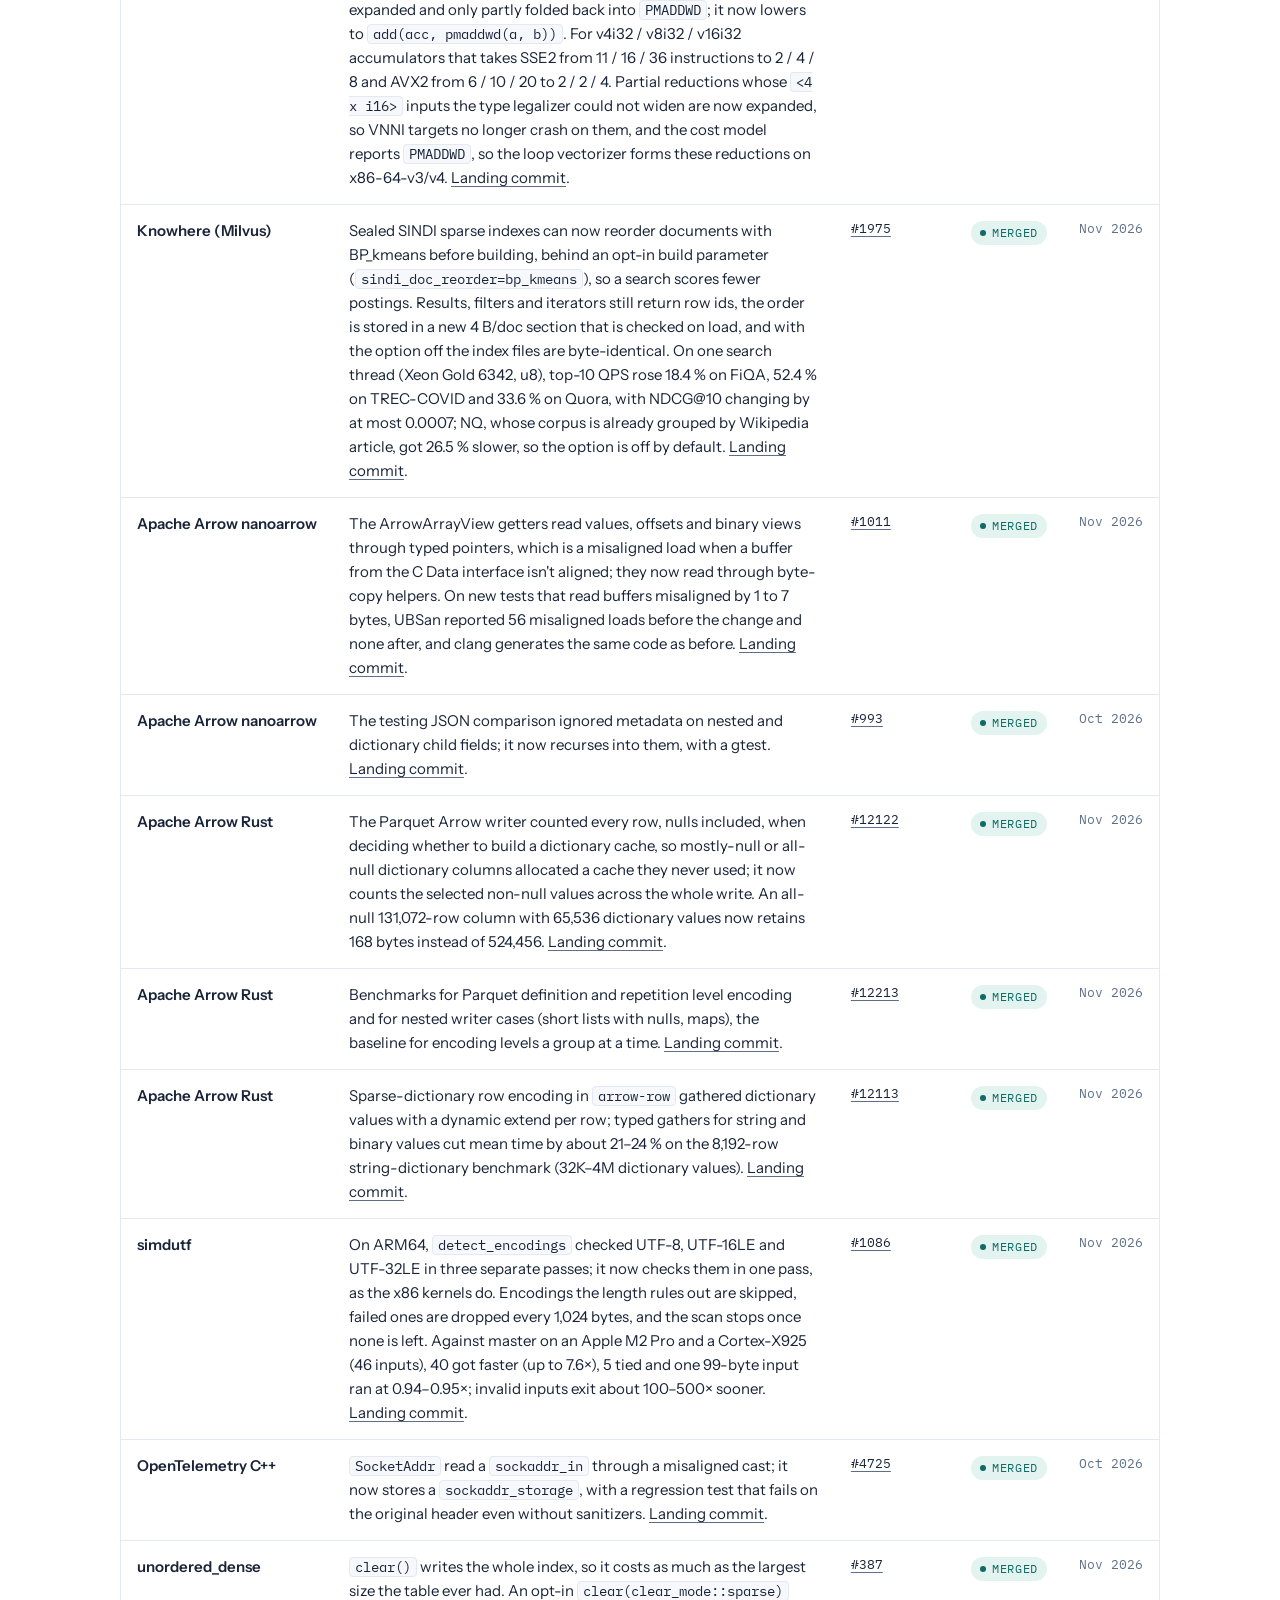
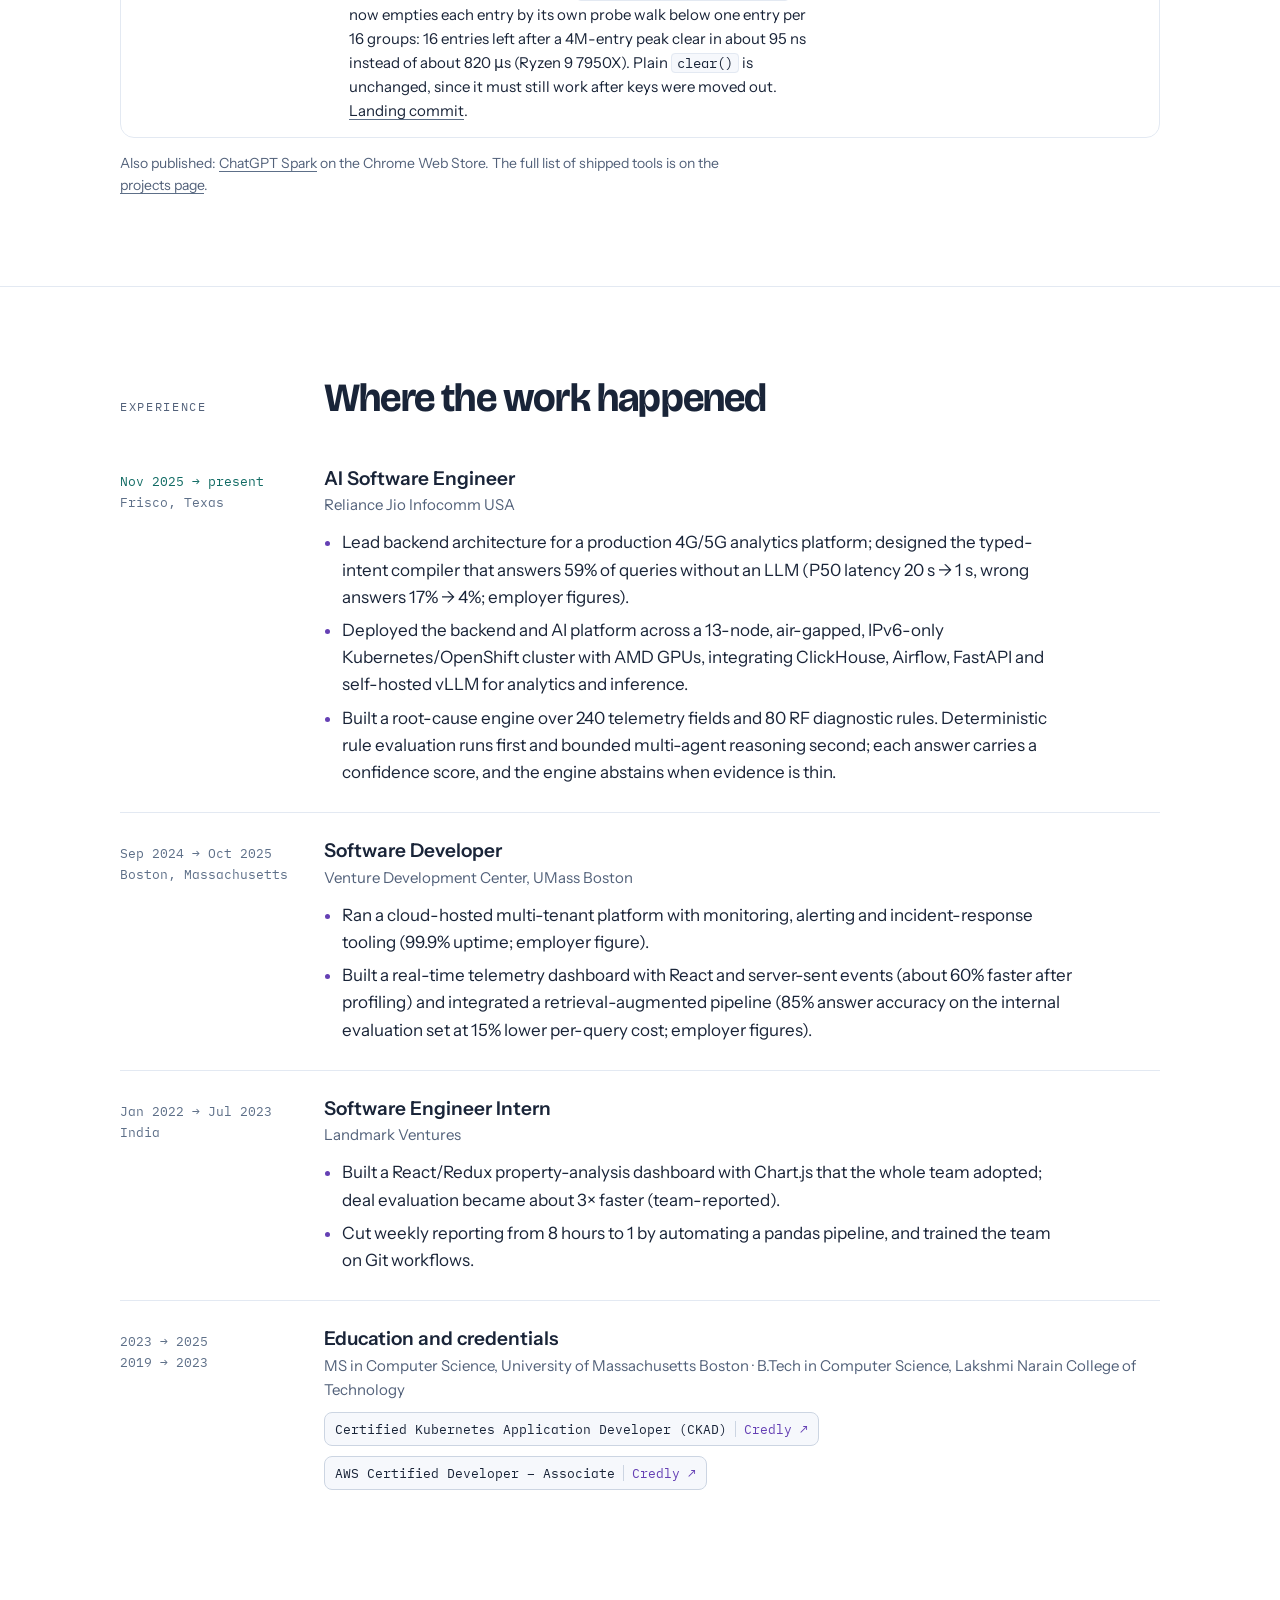
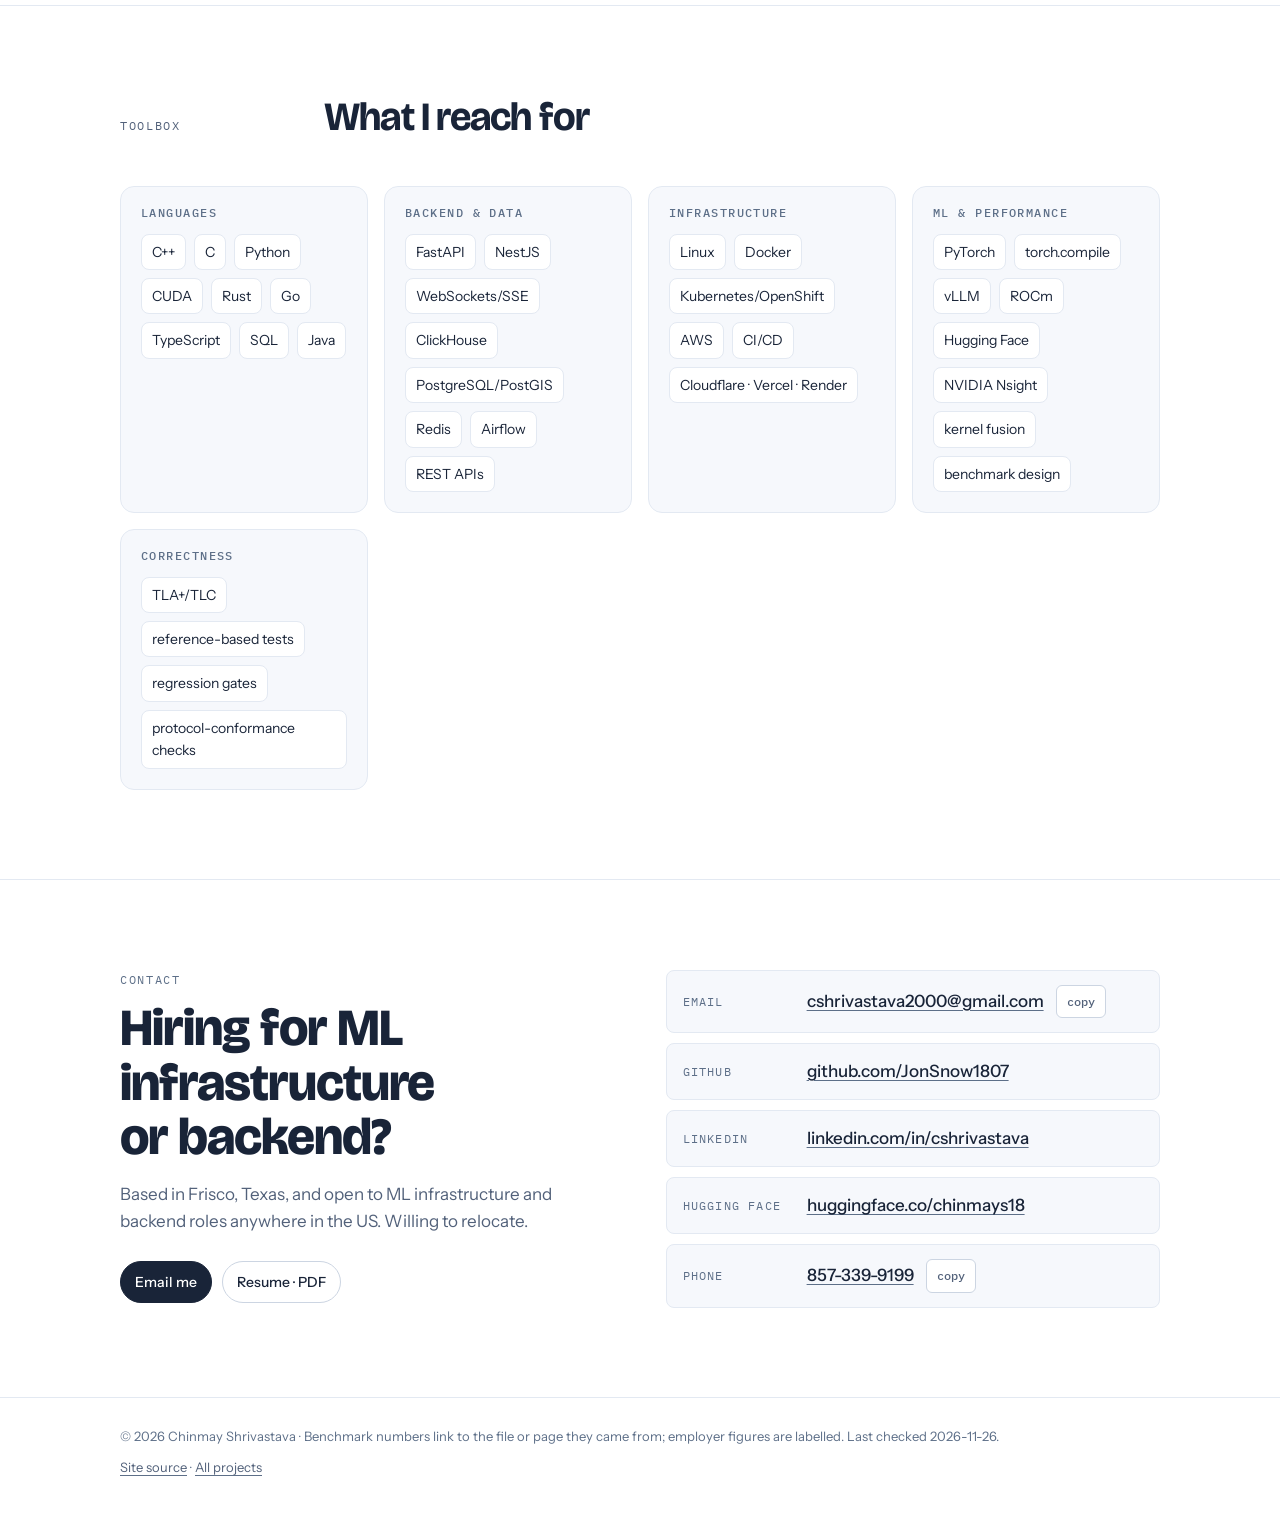
==== commit a33cbbca: "Update Hugging Face download counts" ====
--- a/index.html
+++ b/index.html
@@ -151,9 +151,9 @@
 
           <article class="tile">
             <span class="tag">adoption</span>
-            <div class="num" data-stat="hf_model_all">7,293</div>
+            <div class="num" data-stat="hf_model_all">7,296</div>
             <div class="what">All-time downloads of the medical-prescription OCR model on Hugging Face</div>
-            <div class="src">chinmays18/medical-prescription-ocr · <span data-stat="hf_model_30d">134</span> in the last 30 days · <span data-stat="hf_dataset_all">11,339</span> all-time dataset downloads · <a href="https://huggingface.co/chinmays18/medical-prescription-ocr" target="_blank" rel="noopener">huggingface.co</a> · fetched <span data-stat="fetched">2026-11-25</span></div>
+            <div class="src">chinmays18/medical-prescription-ocr · <span data-stat="hf_model_30d">136</span> in the last 30 days · <span data-stat="hf_dataset_all">11,339</span> all-time dataset downloads · <a href="https://huggingface.co/chinmays18/medical-prescription-ocr" target="_blank" rel="noopener">huggingface.co</a> · fetched <span data-stat="fetched">2026-11-26</span></div>
           </article>
         </div>
         <p class="ledger-note">Single-author benchmarks, one machine per quoted number; none has been independently reproduced. The old figures that used to live here (97% KV-cache reduction, 4.06× speedup, 858 FPS) had no committed source and were retired.</p>
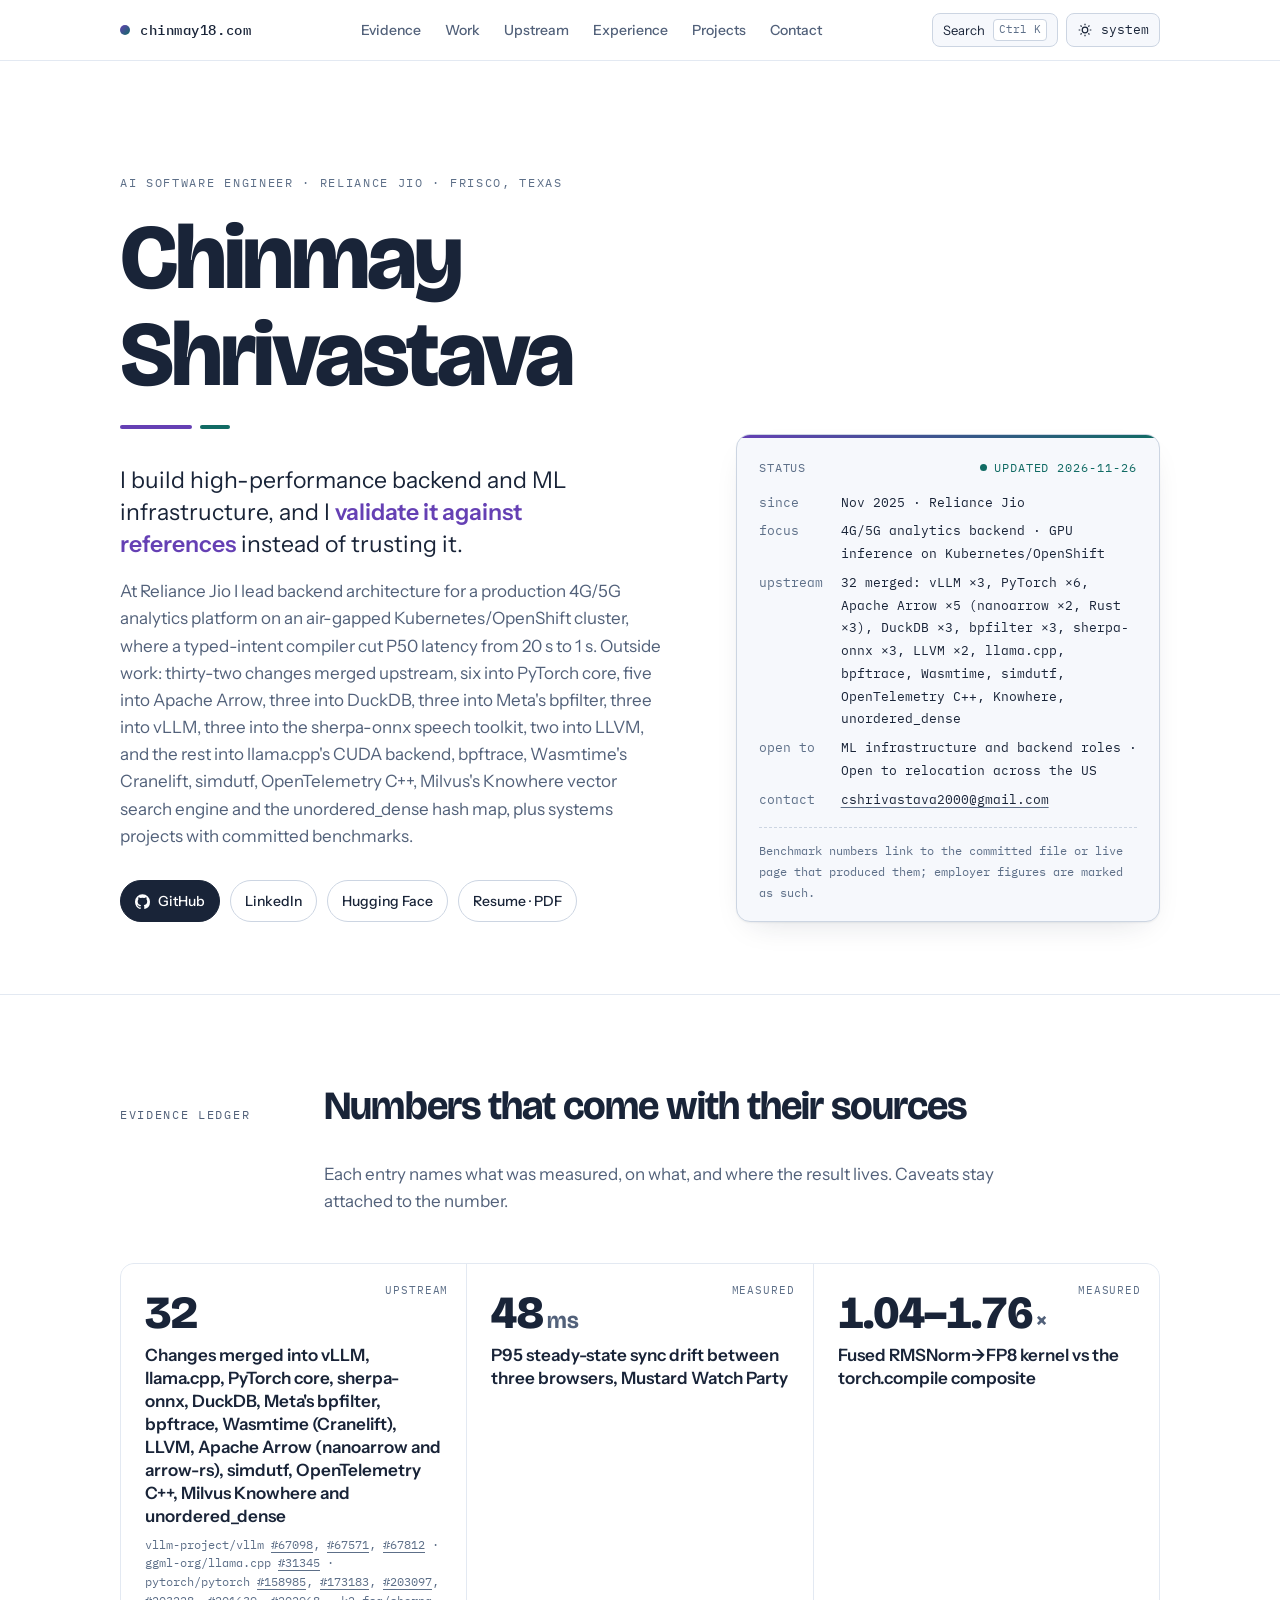
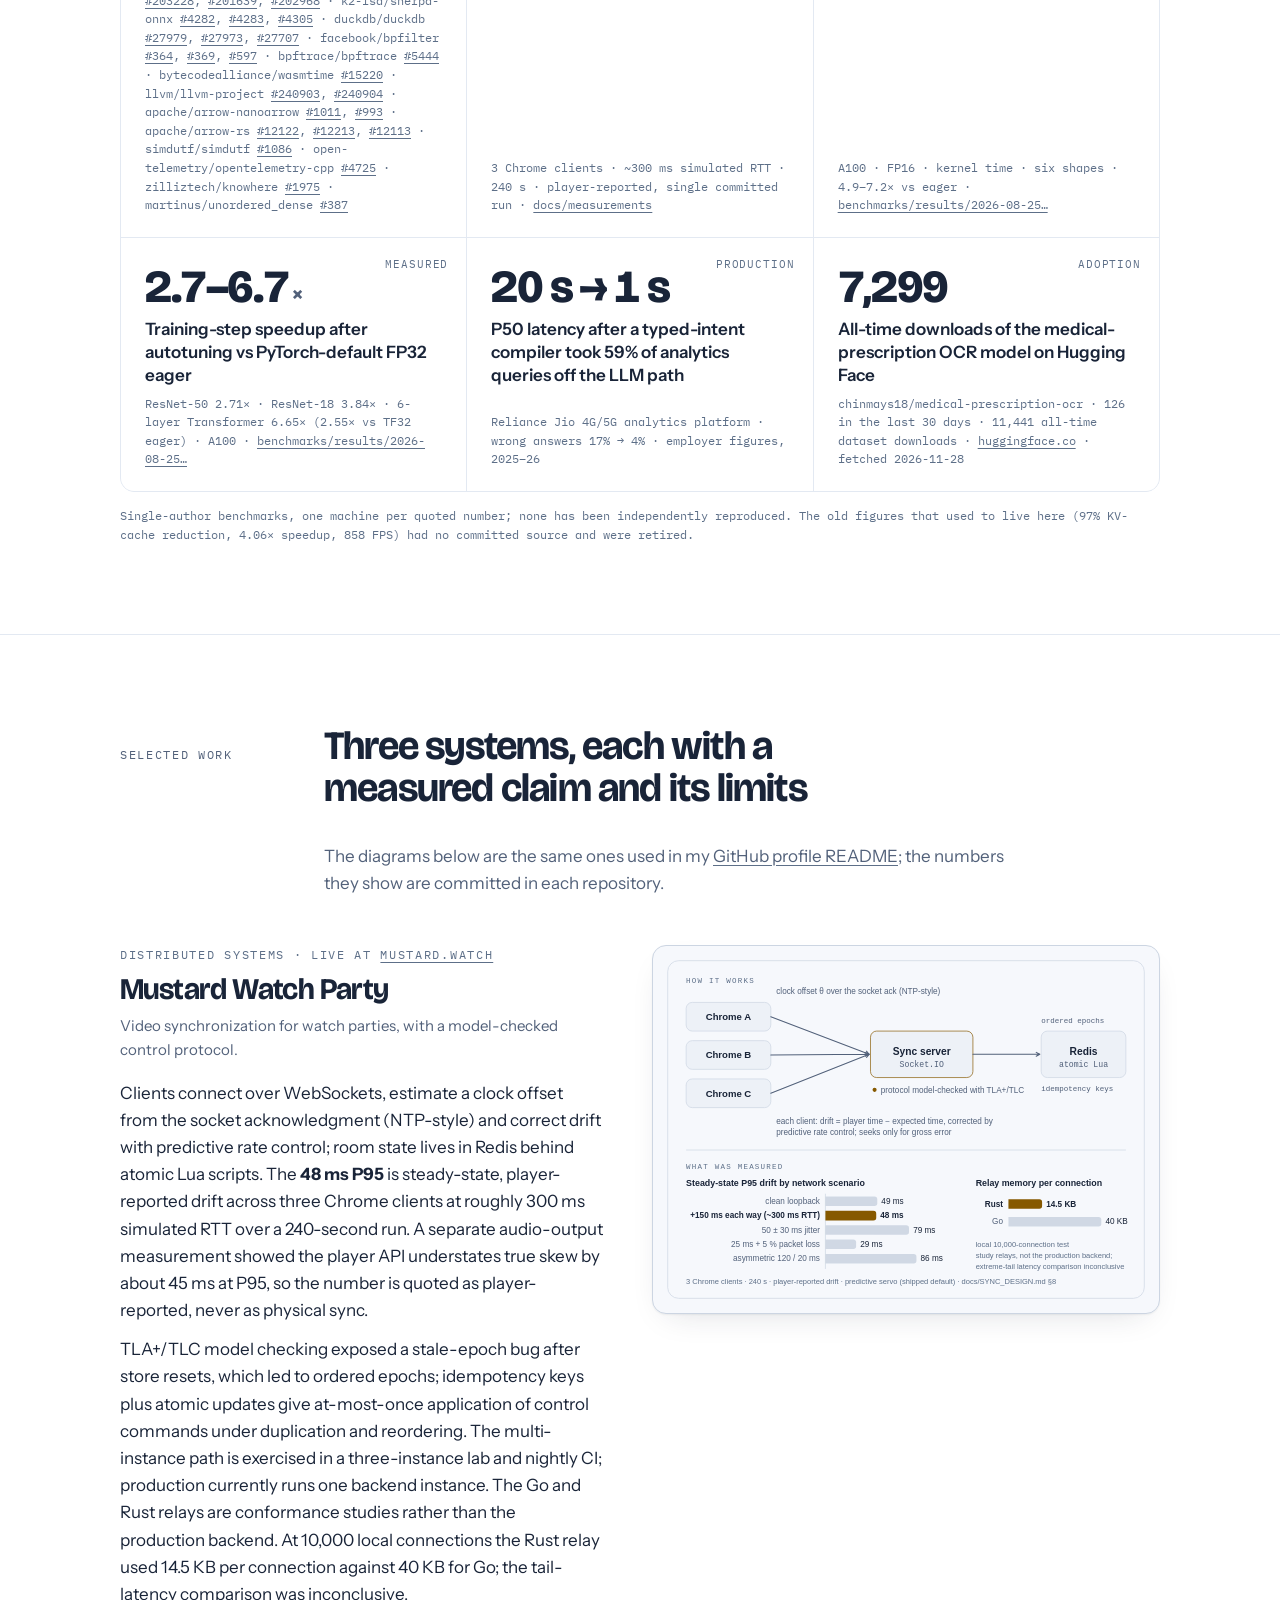
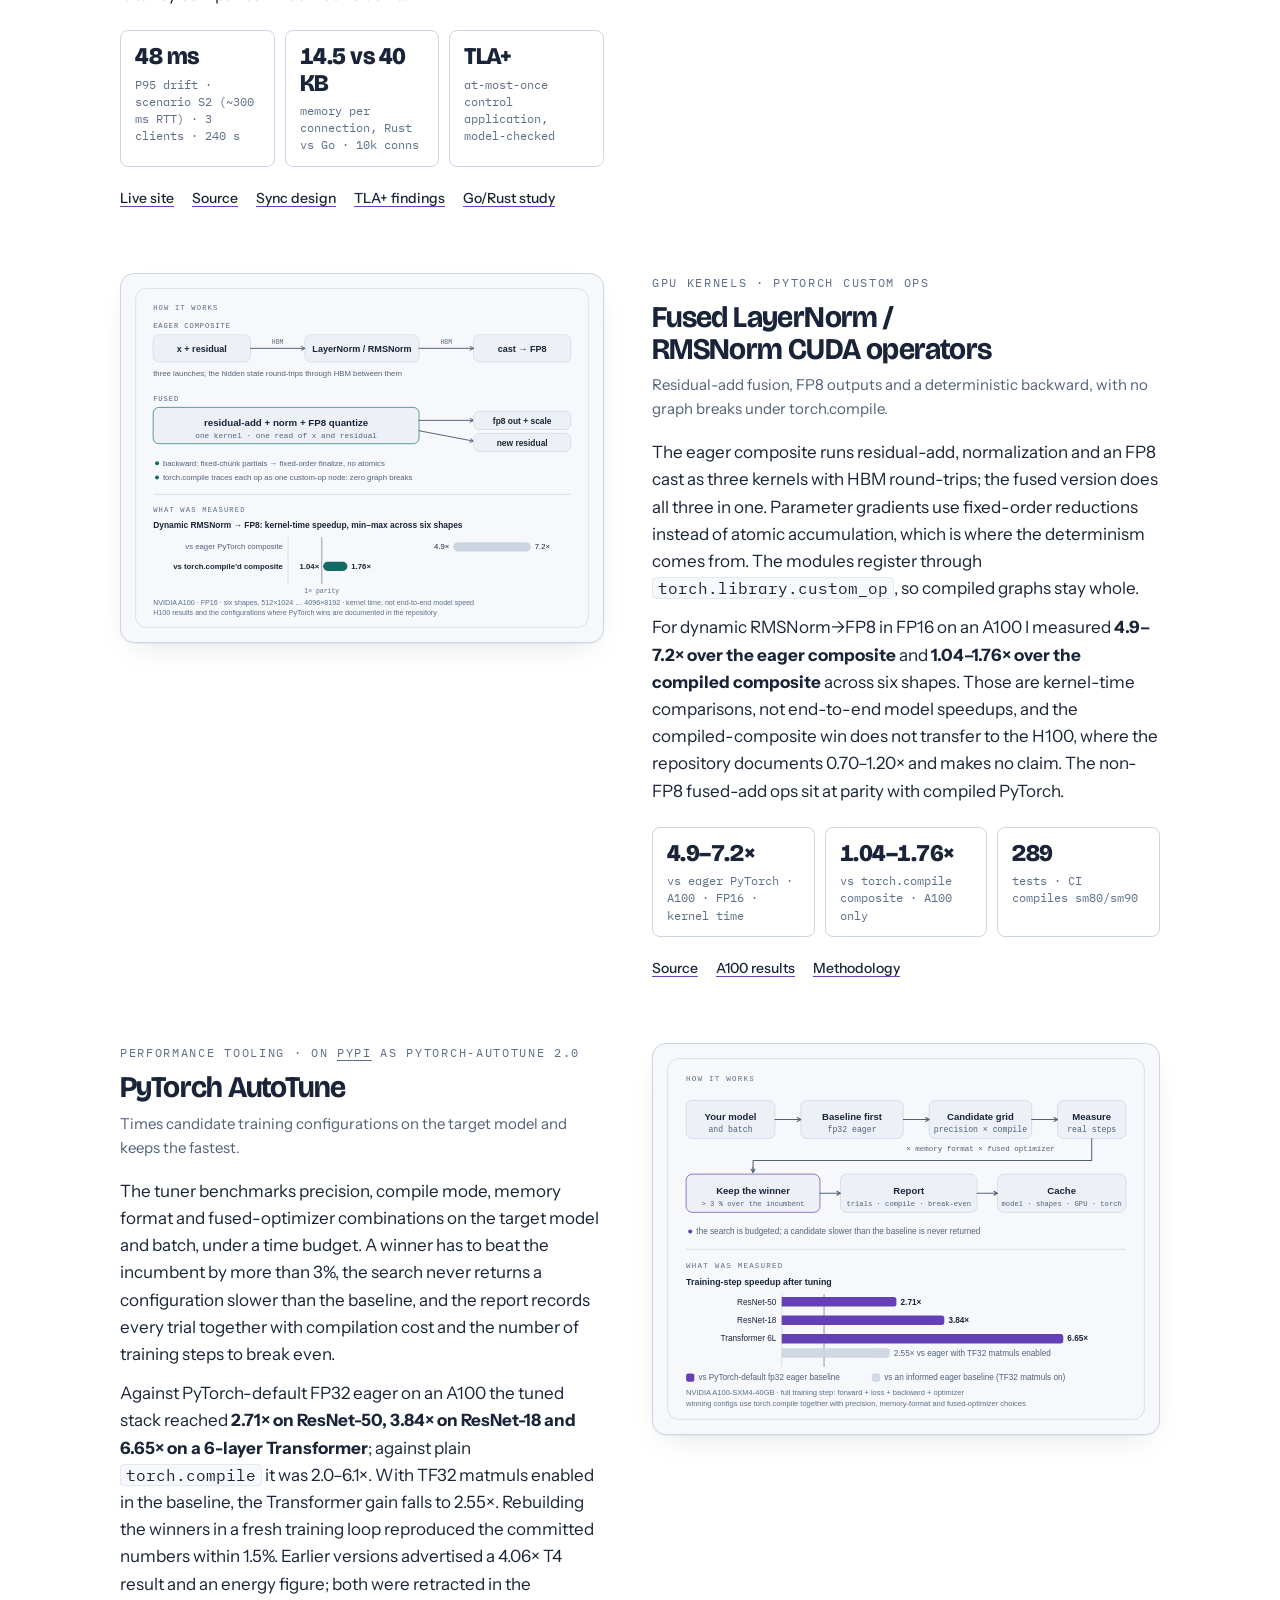
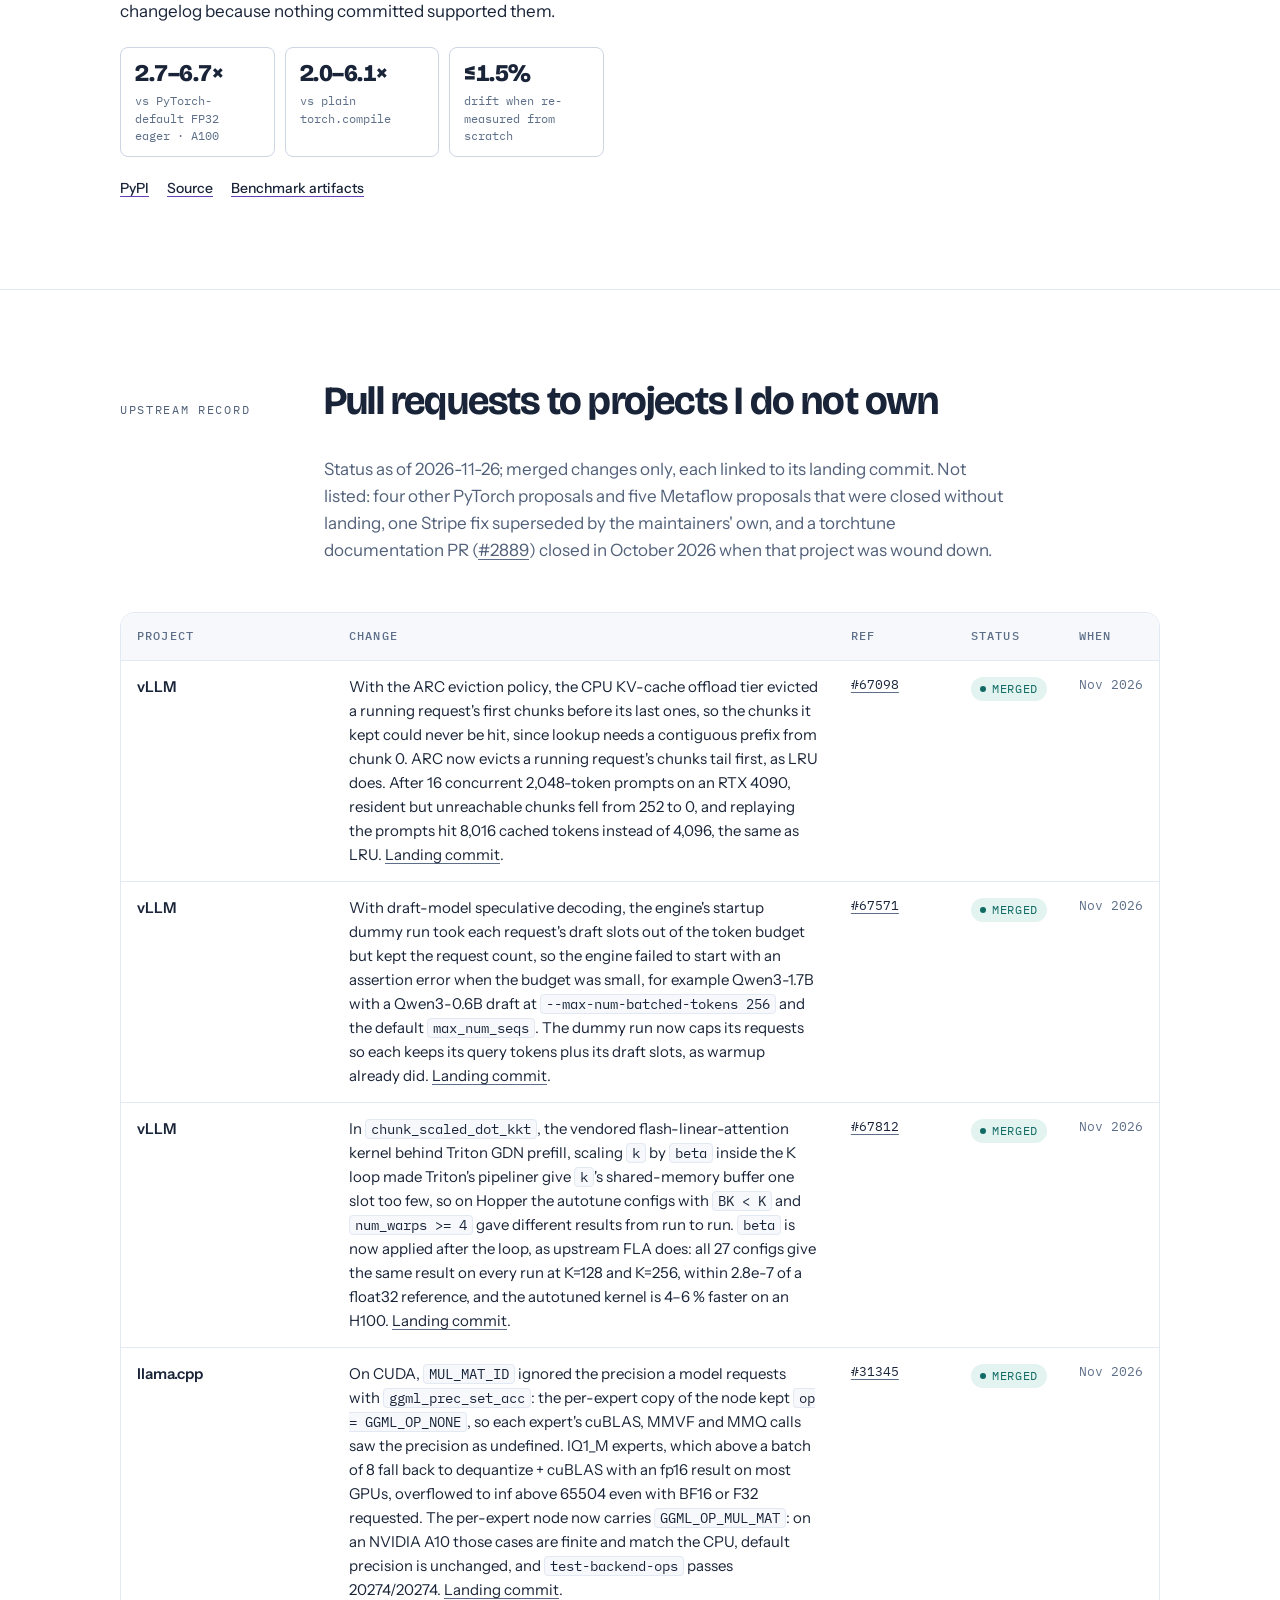
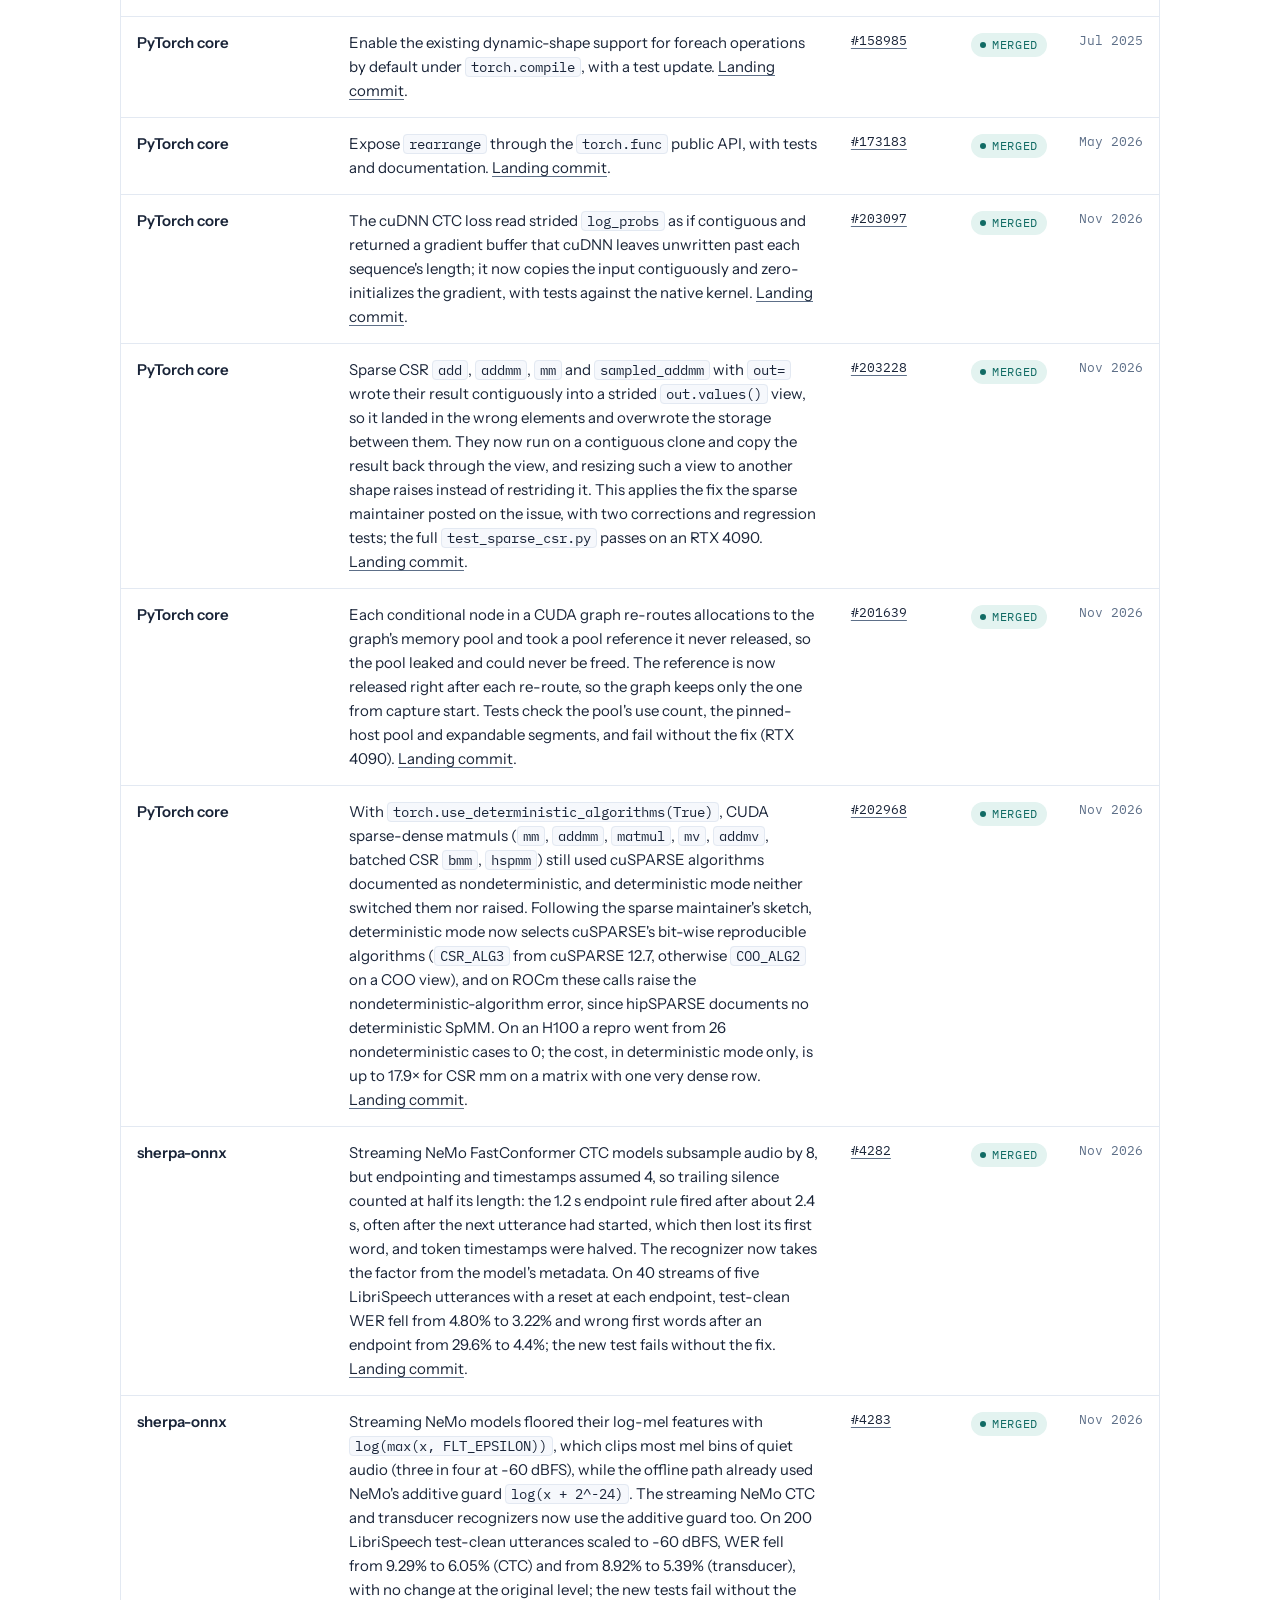
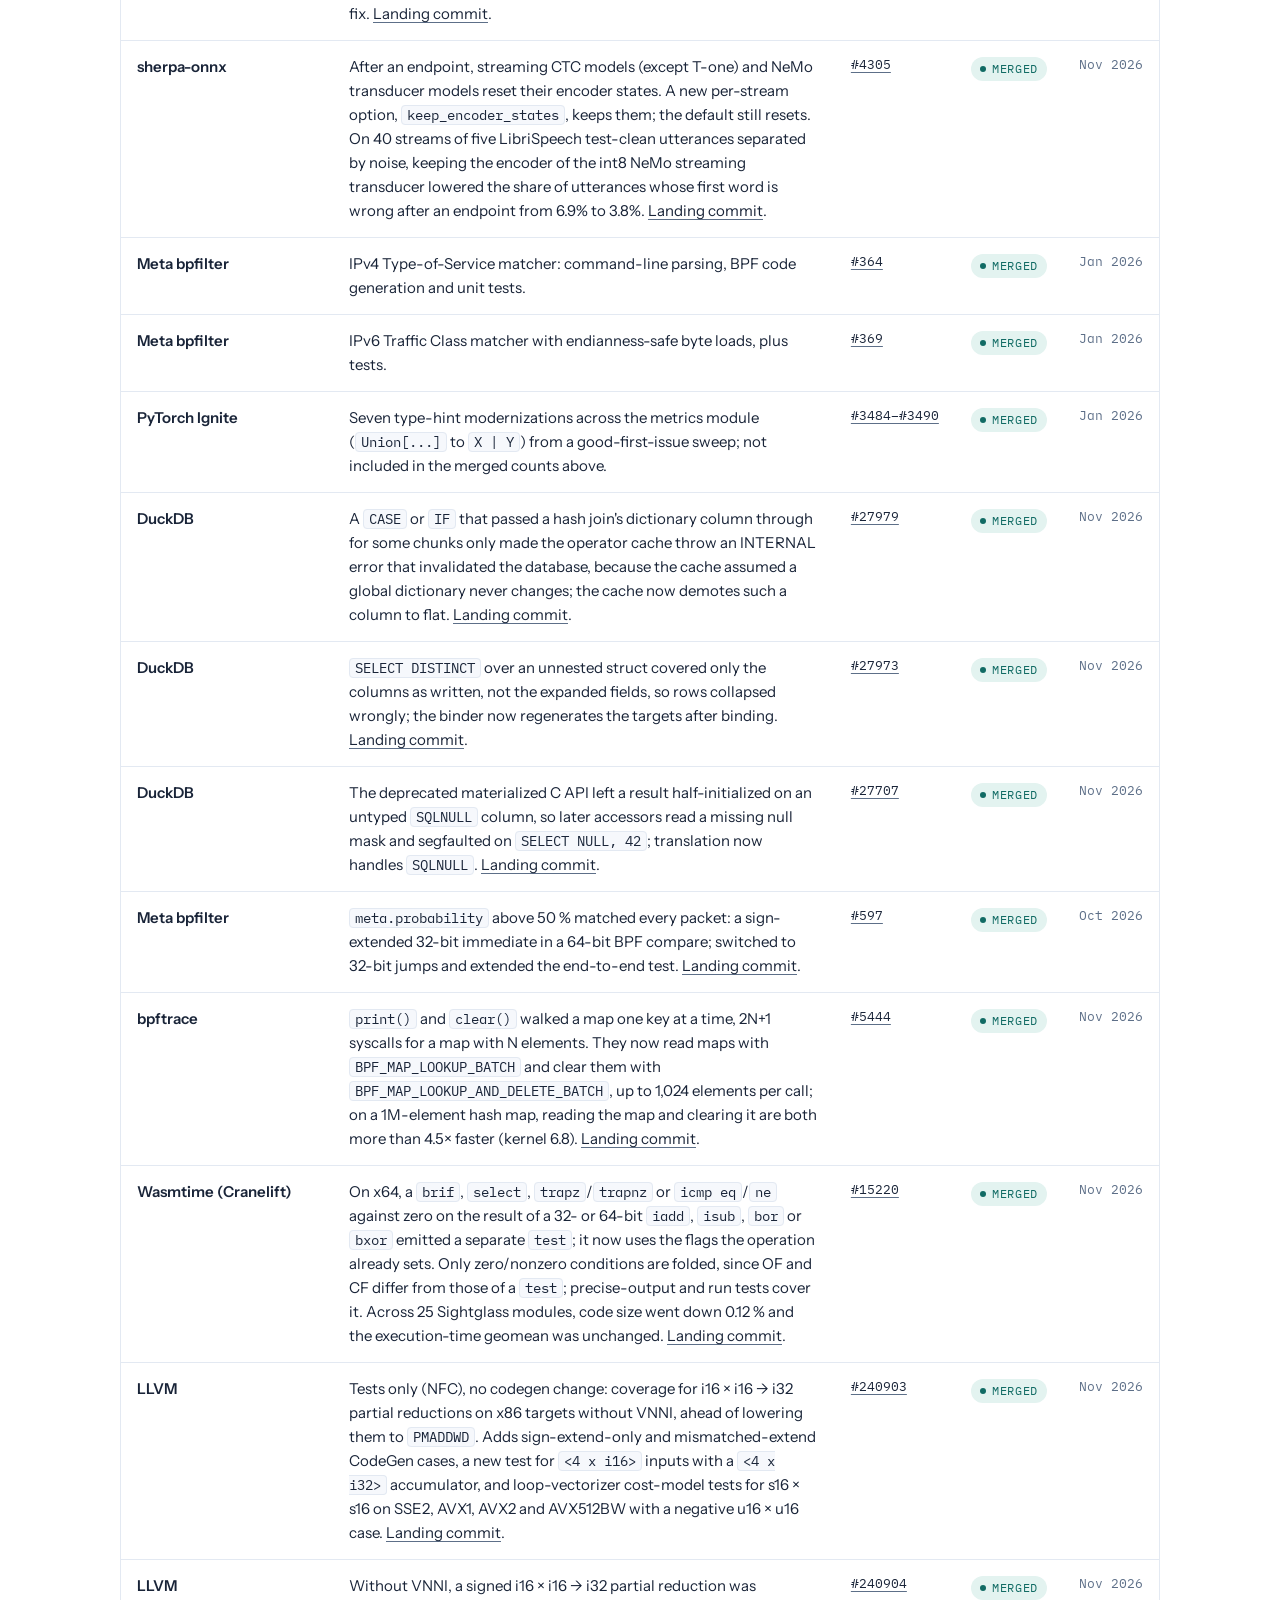
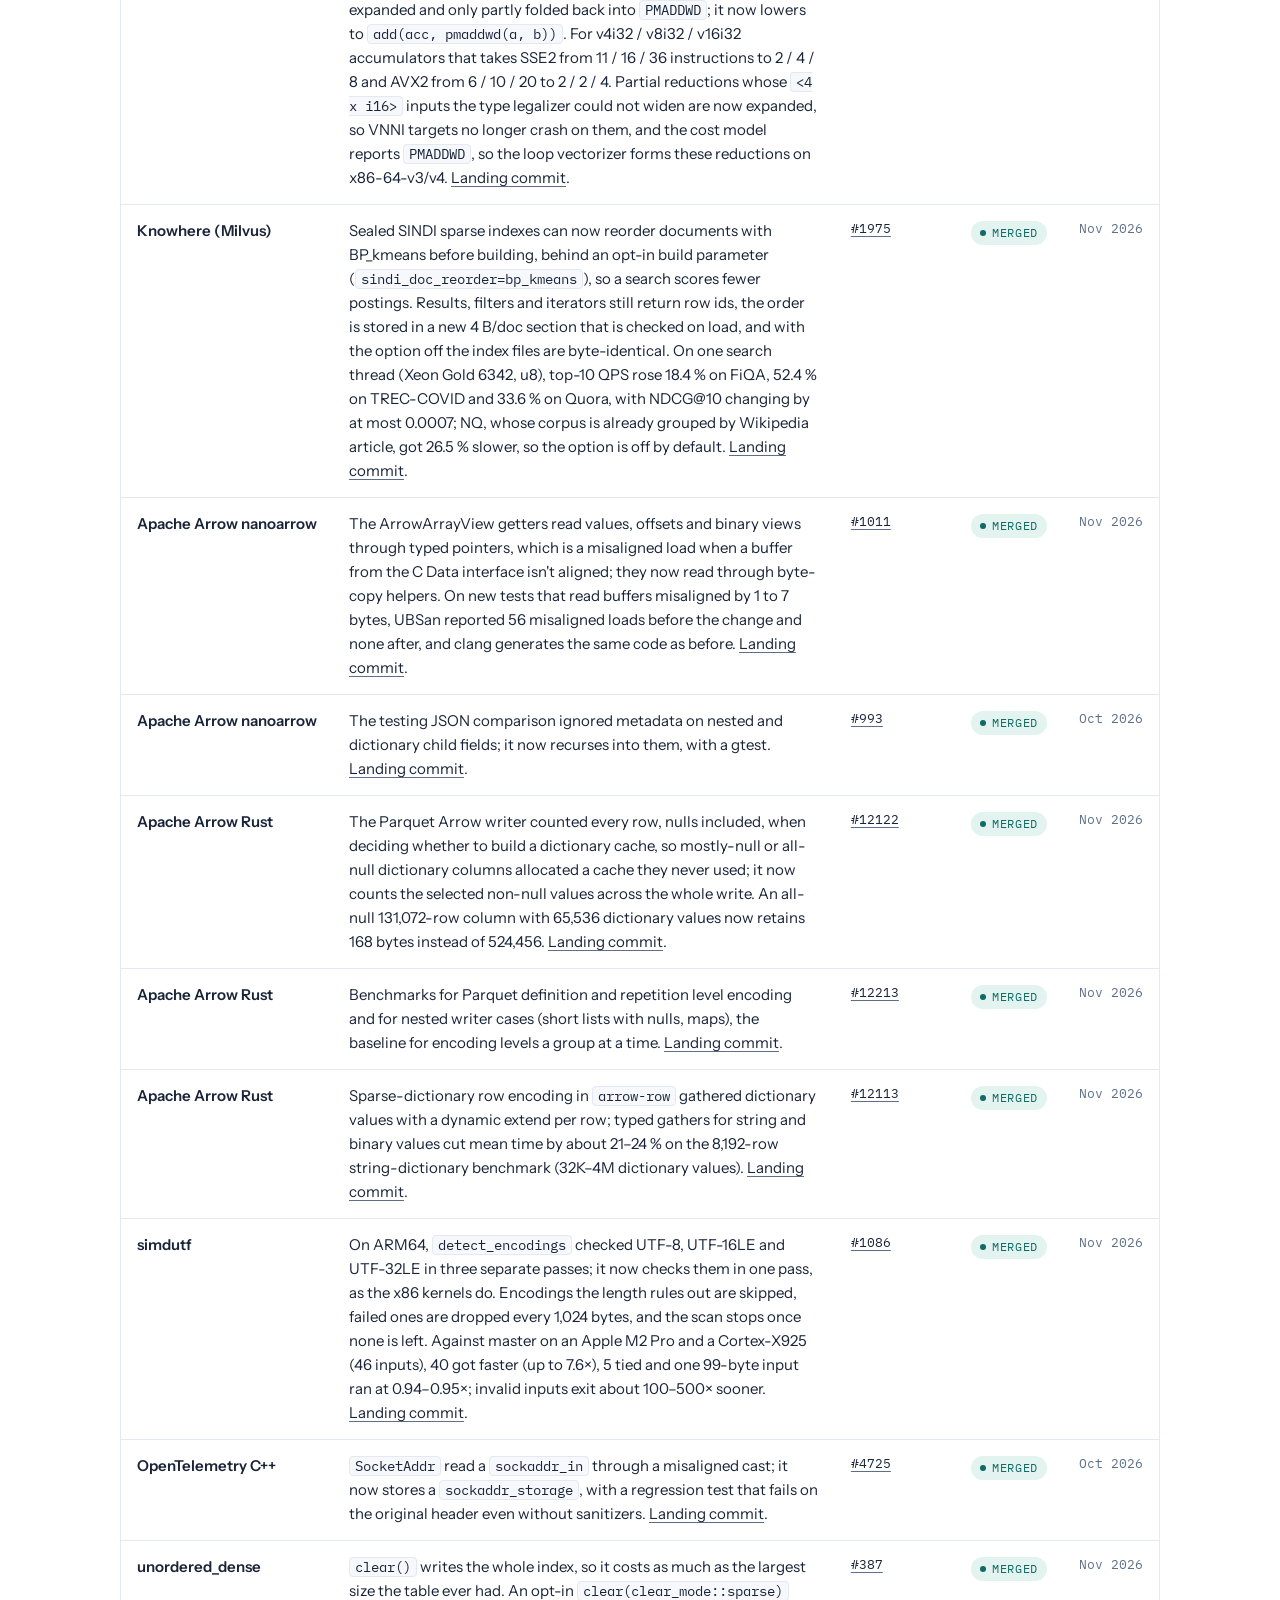
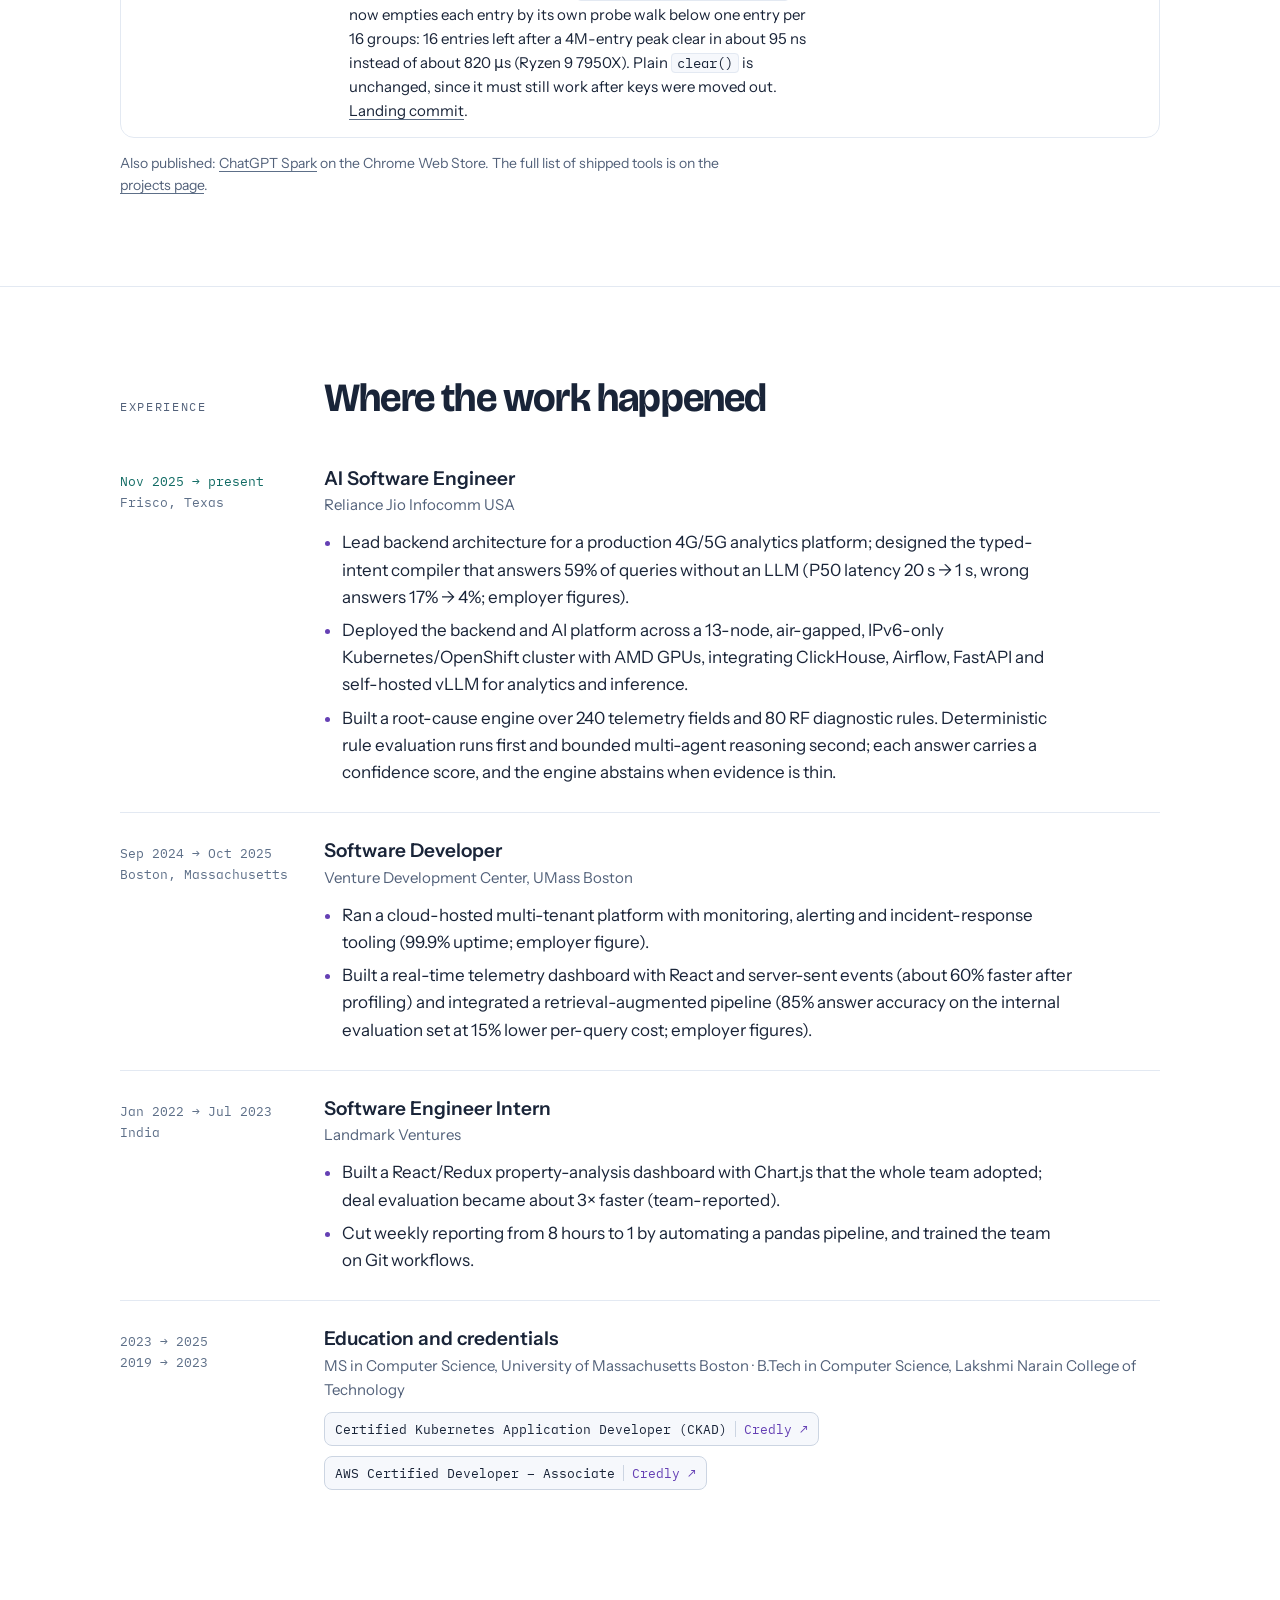
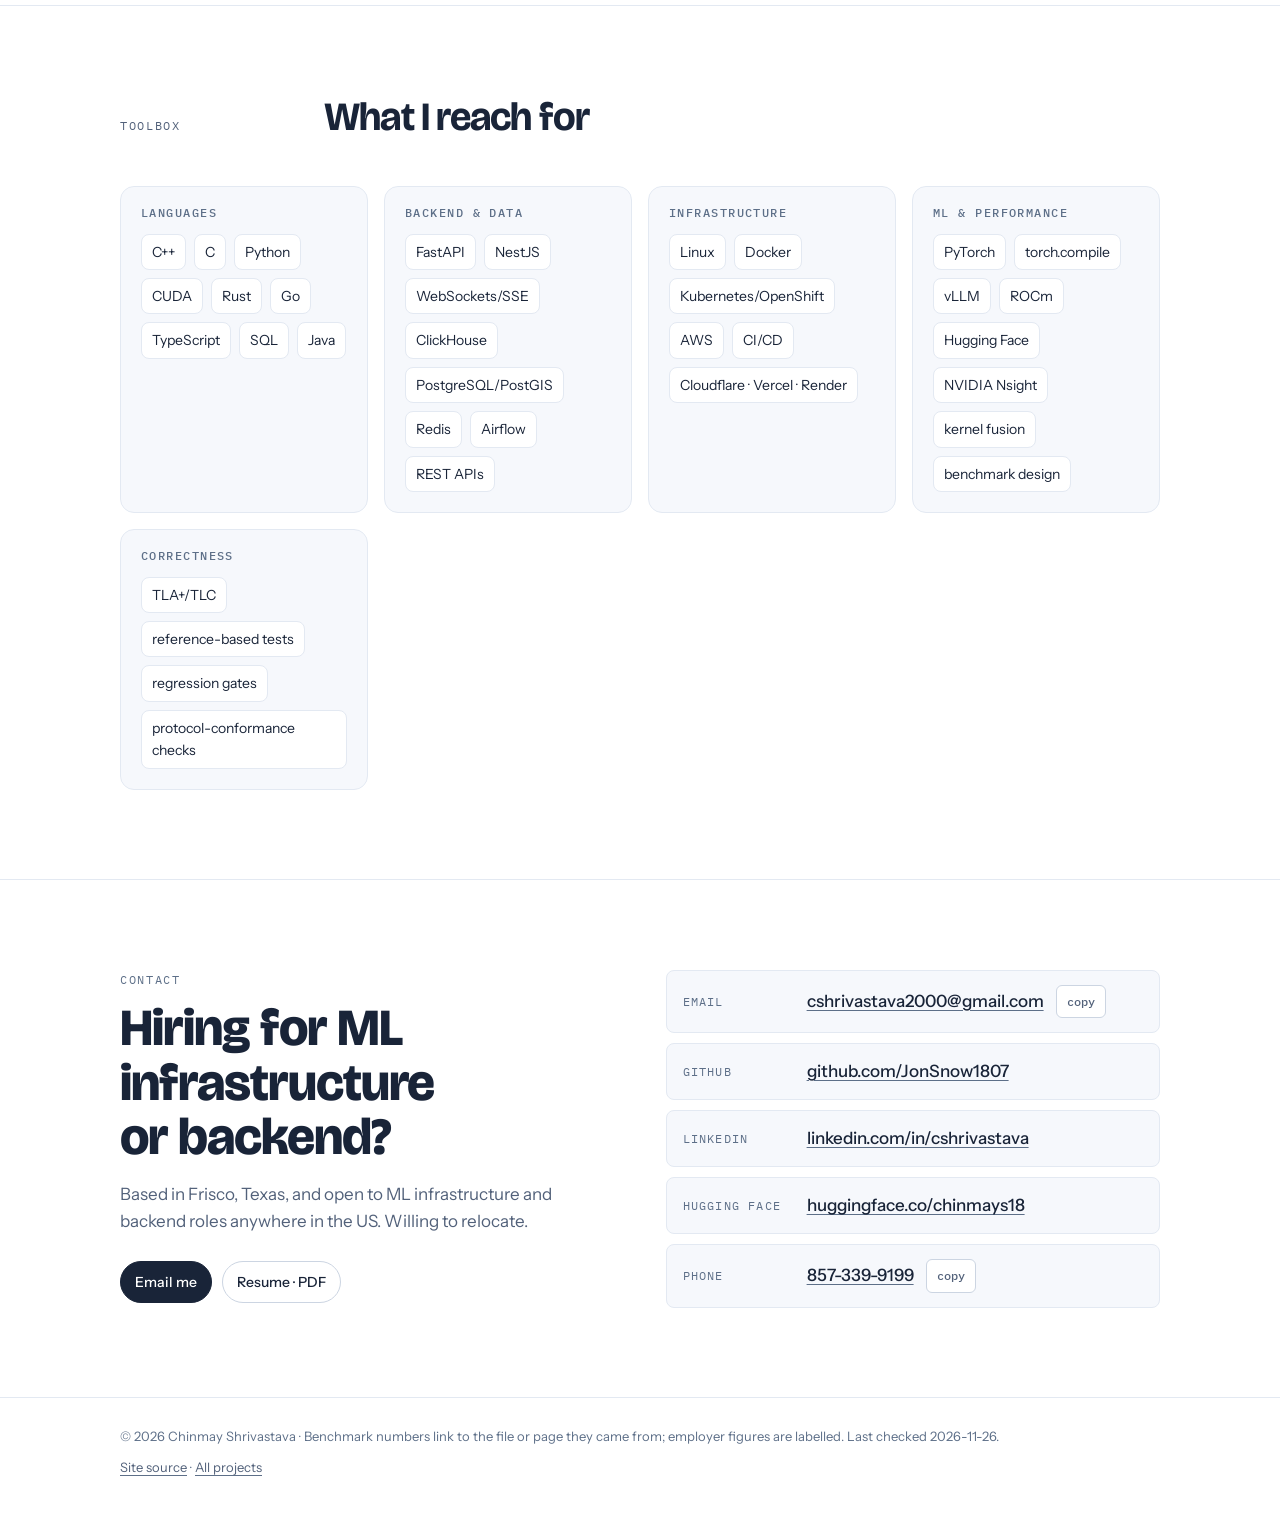
==== commit 4b7f63d1: "Update Hugging Face download counts" ====
--- a/index.html
+++ b/index.html
@@ -151,9 +151,9 @@
 
           <article class="tile">
             <span class="tag">adoption</span>
-            <div class="num" data-stat="hf_model_all">7,296</div>
+            <div class="num" data-stat="hf_model_all">7,299</div>
             <div class="what">All-time downloads of the medical-prescription OCR model on Hugging Face</div>
-            <div class="src">chinmays18/medical-prescription-ocr · <span data-stat="hf_model_30d">136</span> in the last 30 days · <span data-stat="hf_dataset_all">11,339</span> all-time dataset downloads · <a href="https://huggingface.co/chinmays18/medical-prescription-ocr" target="_blank" rel="noopener">huggingface.co</a> · fetched <span data-stat="fetched">2026-11-26</span></div>
+            <div class="src">chinmays18/medical-prescription-ocr · <span data-stat="hf_model_30d">126</span> in the last 30 days · <span data-stat="hf_dataset_all">11,441</span> all-time dataset downloads · <a href="https://huggingface.co/chinmays18/medical-prescription-ocr" target="_blank" rel="noopener">huggingface.co</a> · fetched <span data-stat="fetched">2026-11-28</span></div>
           </article>
         </div>
         <p class="ledger-note">Single-author benchmarks, one machine per quoted number; none has been independently reproduced. The old figures that used to live here (97% KV-cache reduction, 4.06× speedup, 858 FPS) had no committed source and were retired.</p>
